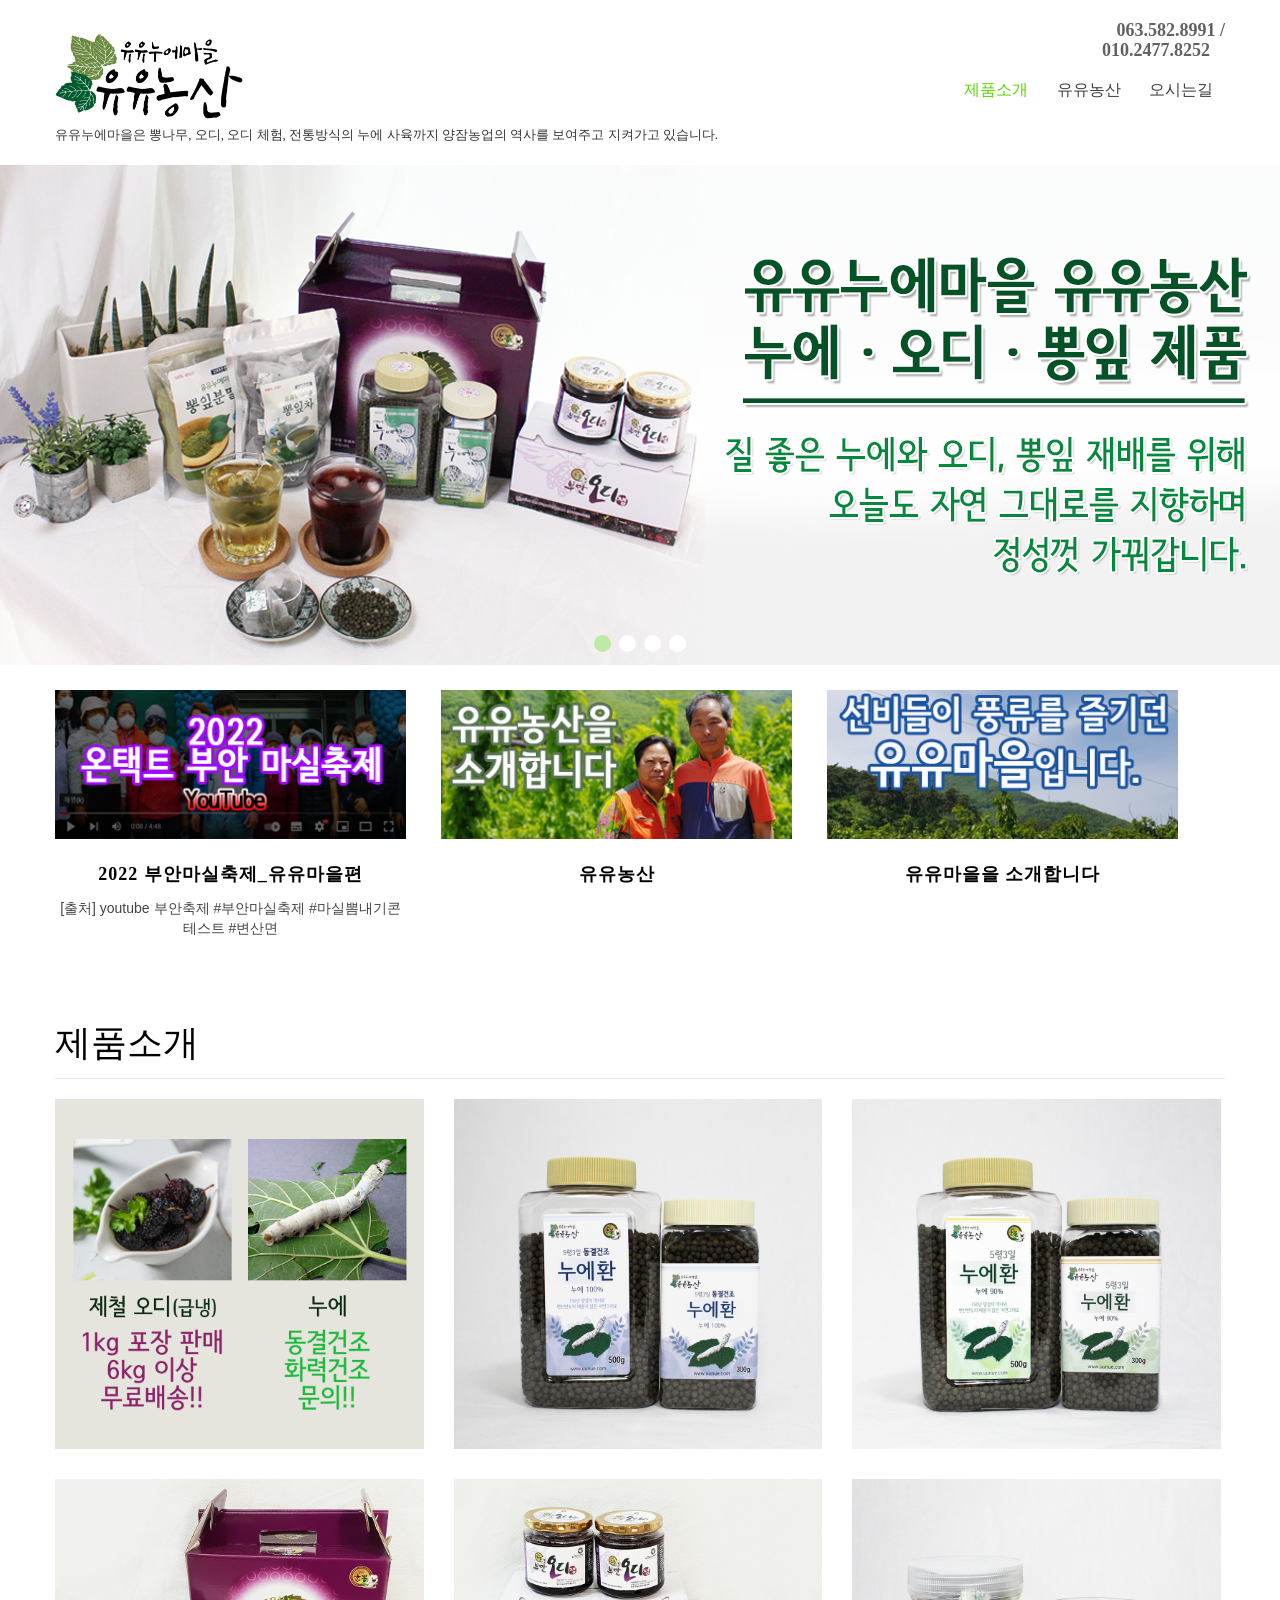
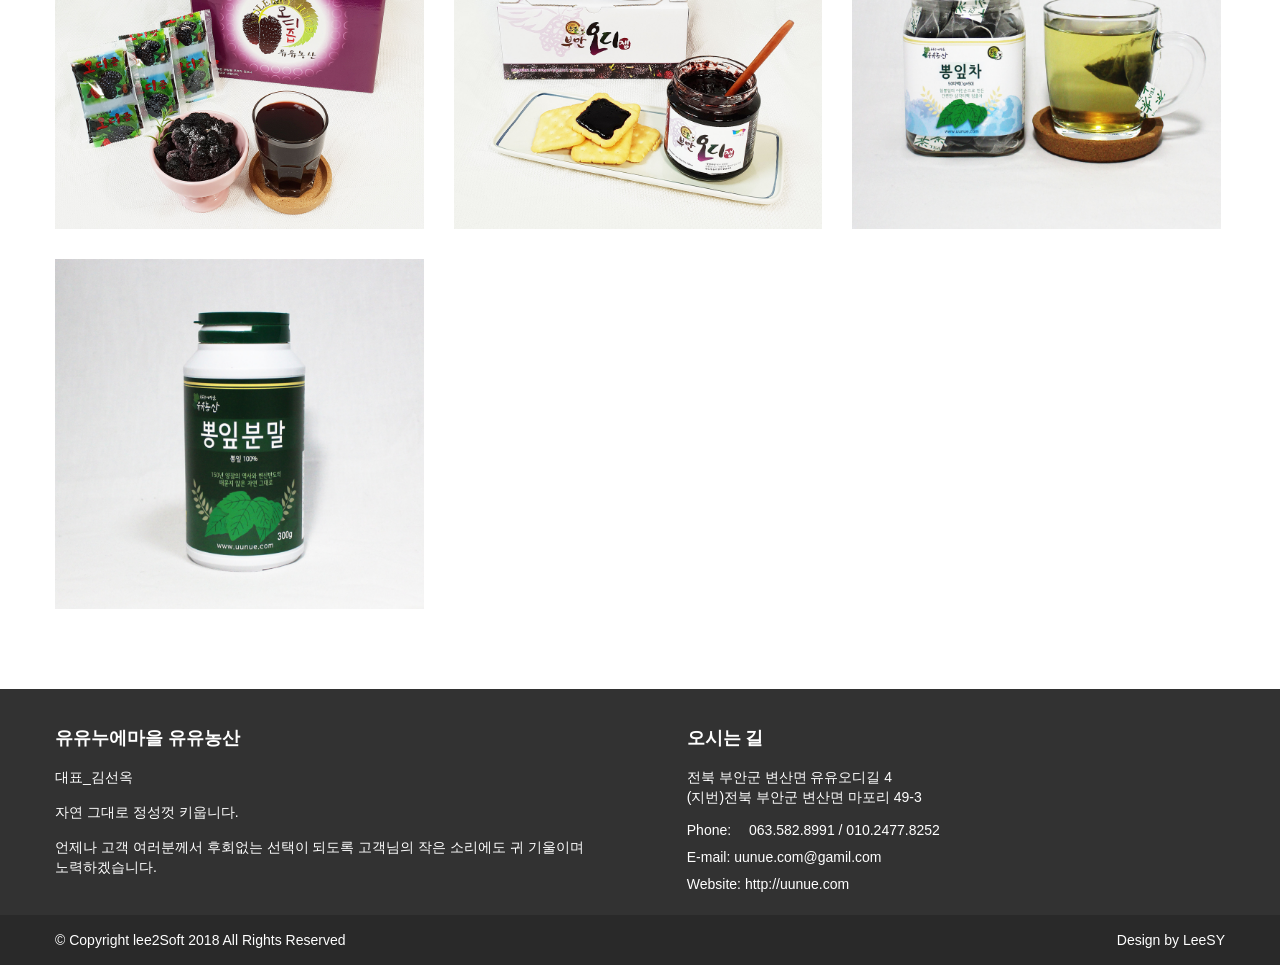
==== index.html @ 856bde96 "메인 슬라이드 깨짐 수정, 제품 상세 페이지 7개 추가 - 브라우저 저장 때 index.html 에 남은 슬라이드 조각(nivo-slice 등)을 지워   슬라이드가 다시 시작될 " ====
<!DOCTYPE html>
<!-- saved from url=(0017)http://uunue.com/ -->
<html lang="ko-KR"><head><meta http-equiv="Content-Type" content="text/html; charset=UTF-8">

<meta name="SKYPE_TOOLBAR" content="SKYPE_TOOLBAR_PARSER_COMPATIBLE">
<meta name="viewport" content="width=device-width">
<title>유유누에마을 , 유유농산 – 유유누에마을은 뽕나무, 오디, 오디 체험,  전통방식의 누에 사육까지 양잠농업의 역사를 보여주고 지켜가고 있습니다.</title>


<script type="text/javascript">
			window._wpemojiSettings = {"baseUrl":"","ext":".png","svgUrl":"","svgExt":".svg","source":{"concatemoji":"_wp/wp-emoji-release.min.js"}};
			!function(e,a,t){var n,r,o,i=a.createElement("canvas"),p=i.getContext&&i.getContext("2d");function s(e,t){var a=String.fromCharCode;p.clearRect(0,0,i.width,i.height),p.fillText(a.apply(this,e),0,0);e=i.toDataURL();return p.clearRect(0,0,i.width,i.height),p.fillText(a.apply(this,t),0,0),e===i.toDataURL()}function c(e){var t=a.createElement("script");t.src=e,t.defer=t.type="text/javascript",a.getElementsByTagName("head")[0].appendChild(t)}for(o=Array("flag","emoji"),t.supports={everything:!0,everythingExceptFlag:!0},r=0;r<o.length;r++)t.supports[o[r]]=function(e){if(!p||!p.fillText)return!1;switch(p.textBaseline="top",p.font="600 32px Arial",e){case"flag":return s([55356,56826,55356,56819],[55356,56826,8203,55356,56819])?!1:!s([55356,57332,56128,56423,56128,56418,56128,56421,56128,56430,56128,56423,56128,56447],[55356,57332,8203,56128,56423,8203,56128,56418,8203,56128,56421,8203,56128,56430,8203,56128,56423,8203,56128,56447]);case"emoji":return!s([55358,56760,9792,65039],[55358,56760,8203,9792,65039])}return!1}(o[r]),t.supports.everything=t.supports.everything&&t.supports[o[r]],"flag"!==o[r]&&(t.supports.everythingExceptFlag=t.supports.everythingExceptFlag&&t.supports[o[r]]);t.supports.everythingExceptFlag=t.supports.everythingExceptFlag&&!t.supports.flag,t.DOMReady=!1,t.readyCallback=function(){t.DOMReady=!0},t.supports.everything||(n=function(){t.readyCallback()},a.addEventListener?(a.addEventListener("DOMContentLoaded",n,!1),e.addEventListener("load",n,!1)):(e.attachEvent("onload",n),a.attachEvent("onreadystatechange",function(){"complete"===a.readyState&&t.readyCallback()})),(n=t.source||{}).concatemoji?c(n.concatemoji):n.wpemoji&&n.twemoji&&(c(n.twemoji),c(n.wpemoji)))}(window,document,window._wpemojiSettings);
		</script>
		<style type="text/css">
img.wp-smiley,
img.emoji {
	display: inline !important;
	border: none !important;
	box-shadow: none !important;
	height: 1em !important;
	width: 1em !important;
	margin: 0 .07em !important;
	vertical-align: -0.1em !important;
	background: none !important;
	padding: 0 !important;
}
</style>
<link rel="stylesheet" id="wp-block-library-css" href="./_files/style.min.css" type="text/css" media="all">
<link rel="stylesheet" id="spu-public-css-css" href="./_files/public.css" type="text/css" media="all">
<link rel="stylesheet" id="skt_design_agency-gfonts-oswald-css" href="./_files/gfont-oswald.css" type="text/css" media="all">
<link rel="stylesheet" id="skt_design_agency-gfonts-opensans-css" href="./_files/gfont-opensans.css" type="text/css" media="all">
<link rel="stylesheet" id="skt_design_agency-gfonts-body-css" href="./_files/gfont-ptsans.css" type="text/css" media="all">
<link rel="stylesheet" id="skt_design_agency-gfonts-logo-css" href="./_files/gfont-pacifico.css" type="text/css" media="all">
<link rel="stylesheet" id="skt_design_agency-gfonts-nav-css" href="./_files/gfont-oswald-400.css" type="text/css" media="all">
<link rel="stylesheet" id="skt_design_agency-gfonts-heading-css" href="./_files/gfont-oswald-400.css" type="text/css" media="all">
<link rel="stylesheet" id="skt_design_agency-gfonts-hdrtopfontface-css" href="./_files/gfont-oswald-400.css" type="text/css" media="all">
<link rel="stylesheet" id="skt_design_agency-gfonts-slidetitlefontface-css" href="./_files/gfont-oswald-400.css" type="text/css" media="all">
<link rel="stylesheet" id="skt_design_agency-gfonts-slidedescfontface-css" href="./_files/gfont-oswald-400.css" type="text/css" media="all">
<link rel="stylesheet" id="skt_design_agency-gfonts-h1fontface-css" href="./_files/gfont-oswald-400.css" type="text/css" media="all">
<link rel="stylesheet" id="skt_design_agency-gfonts-h2fontface-css" href="./_files/gfont-oswald-400.css" type="text/css" media="all">
<link rel="stylesheet" id="skt_design_agency-gfonts-h3fontface-css" href="./_files/gfont-oswald-400.css" type="text/css" media="all">
<link rel="stylesheet" id="skt_design_agency-gfonts-h4fontface-css" href="./_files/gfont-oswald-400.css" type="text/css" media="all">
<link rel="stylesheet" id="skt_design_agency-gfonts-h5fontface-css" href="./_files/gfont-oswald-400.css" type="text/css" media="all">
<link rel="stylesheet" id="skt_design_agency-gfonts-h6fontface-css" href="./_files/gfont-ptsans.css" type="text/css" media="all">
<link rel="stylesheet" id="skt_design_agency-basic-style-css" href="./_files/style.css" type="text/css" media="all">
<link rel="stylesheet" id="skt_design_agency-editor-style-css" href="./_files/editor-style.css" type="text/css" media="all">
<link rel="stylesheet" id="skt_design_agency-base-style-css" href="./_files/style_base.css" type="text/css" media="all">
<link rel="stylesheet" id="skt_design_agency-nivo-style-css" href="./_files/nivo-slider.css" type="text/css" media="all">
<link rel="stylesheet" id="skt_design_agency-prettyphoto-style-css" href="./_files/prettyPhoto.css" type="text/css" media="all">
<link rel="stylesheet" id="skt_design_agency-font-awesome-style-css" href="./_files/font-awesome.min.css" type="text/css" media="all">
<link rel="stylesheet" id="skt_design_agency-testimonialslider-style-css" href="./_files/tm-rotator.css" type="text/css" media="all">
<link rel="stylesheet" id="skt_design_agency-animation-style-css" href="./_files/animation.css" type="text/css" media="all">
<link rel="stylesheet" id="skt_design_agency-responsive-style-css" href="./_files/theme-responsive.css" type="text/css" media="all">
<link rel="stylesheet" id="skt_design_agency-owl-style-css" href="./_files/owl.carousel.css" type="text/css" media="all">
<link rel="stylesheet" id="skt_circle_styles-css" href="./_files/jquery.easy-pie-chart.css" type="text/css" media="all">
<link rel="stylesheet" id="kboard-comments-skin-default-css" href="./_files/style(1).css" type="text/css" media="all">
<link rel="stylesheet" id="kboard-editor-media-css" href="./_files/editor_media.css" type="text/css" media="all">
<link rel="stylesheet" id="kboard-skin-contact-form-css" href="./_files/style(2).css" type="text/css" media="all">
<link rel="stylesheet" id="kboard-skin-default-css" href="./_files/style(3).css" type="text/css" media="all">
<link rel="stylesheet" id="kboard-skin-thumbnail-css" href="./_files/style(4).css" type="text/css" media="all">
<link rel="stylesheet" id="nimble-portfolio-style-css" href="./_files/nimble-portfolio.css" type="text/css" media="all">
<link rel="stylesheet" id="nimble-portfolio-default-stylesheet-css" href="./_files/skin.css" type="text/css" media="all">
<link rel="stylesheet" id="nimblebox-style-css" href="./_files/prettyPhoto(1).css" type="text/css" media="all">
<script type="text/javascript" src="./_files/jquery.js"></script>
<script type="text/javascript" src="./_files/jquery-migrate.min.js"></script>
<script type="text/javascript" src="./_files/jquery.nivo.slider.js"></script>
<script type="text/javascript" src="./_files/jquery.prettyPhoto.js"></script>
<script type="text/javascript" src="./_files/custom.js"></script>
<script type="text/javascript" src="./_files/filter-gallery.js"></script>
<script type="text/javascript" src="./_files/jquery.quovolver.min.js"></script>
<script type="text/javascript" src="./_files/bootstrap.js"></script><meta name="viewport" content="width=device-width, initial-scale=1.0">
<script type="text/javascript" src="./_files/owl.carousel.js"></script>
<script type="text/javascript" src="./_files/jquery.easy-pie-chart.js"></script>
<script type="text/javascript" src="./_files/custom(1).js"></script>

<meta name="generator" content="WordPress 5.0.31">
    	
    	<script>
			jQuery(window).bind('scroll', function() {
	var wwd = jQuery(window).width();
	if( wwd > 939 ){
		var navHeight = jQuery( window ).height() - 0;
			}
});
		jQuery(window).load(function() {
        jQuery('#slider').nivoSlider({
        	effect:'random', //sliceDown, sliceDownLeft, sliceUp, sliceUpLeft, sliceUpDown, sliceUpDownLeft, fold, fade, random, slideInRight, slideInLeft, boxRandom, boxRain, boxRainReverse, boxRainGrow, boxRainGrowReverse
		  	animSpeed: 500,
			pauseTime: 4000,
			directionNav: false,
			controlNav: true,
			pauseOnHover: false,
    });
});


jQuery(document).ready(function() {
  
  jQuery('.link').on('click', function(event){
    var $this = jQuery(this);
    if($this.hasClass('clicked')){
      $this.removeAttr('style').removeClass('clicked');
    } else{
      $this.css('background','#7fc242').addClass('clicked');
    }
  });
 
});
		</script>
<style>body, .price-table{font-family:'PT Sans', sans-serif; color:#444444; font-size:14px; }.header .header-inner .logo h1, .header .header-inner .logo a {font-family:Pacifico;color:#353535;font-size:35px}.header span.tagline{font-family:PT Sans;color:#353535;font-size:13px}.signin_wrap{font-family:Oswald;color:#636262;font-size:18px;}.chartbox p{font-family:Oswald;color:#000000;font-size:18px;}.header .header-inner .nav ul{font-family:'Oswald', sans-serif;font-size:16px}.header .header-inner .nav ul li a, .header .header-inner .nav ul li.current_page_item ul li a{color:#3f3f3f;}.header .header-inner .nav ul li a:hover, .header .header-inner .nav ul li.current_page_item a, .header .header-inner .nav ul li.current_page_item ul li a:hover, .header .header-inner .nav ul li.current-menu-ancestor a.parent{ color:#59d600;}h2.section_title{font-family:'Oswald', sans-serif; color:#000000; font-size:32px; }h2.section_title span{ border-color:#3e3e3e;}h1.entry-title, h1.page-title, .blog-post-repeat .postmeta, .testimonial-all{border-color:#e8e8e8}a, .tabs-wrapper ul.tabs li a, .slide_toggle a, .threebox a.read-more{color:#000000;}a:hover, .tabs-wrapper ul.tabs li a:hover, .slide_toggle a:hover, .threebox:hover a.read-more{color:#59d600;}.footer h5{color:#ffffff; font-size:18px; font-family:Oswald; }.footer{color:#ffffff;}.copyright-txt{color:#ffffff}.header, .header .header-inner .nav ul li:hover > ul{background-color:#ffffff;}.header{-webkit-box-shadow:0 10px 6px -6px 1;}.header{-moz-box-shadow:0 10px 6px -6px 1;}.ourclasses_col, .ourclasses_col:hover a.rdmore{background:#ffffff;}.ourclasses_col:hover, .news a.linkreadmore:hover, .wrap_two a.linkreadmore{background:#01c6d9;}.ourclasses_col:hover h4, .ourclasses_col:hover .day_time, .wrap_two a.linkreadmore{color:#ffffff;}.ourclasses_col a.rdmore, .news a.linkreadmore, .wrap_two a.linkreadmore{border-color:#01c6d9;}.social-icons a{color:#ffffff; background:#545556;}.social-icons a:hover{color:#ffffff; background:#81d742; }.wpcf7-form input[type=submit], .button, #commentform input#submit, input.search-submit, .post-password-form input[type=submit], p.read-more a, .accordion-box h2:before, .pagination ul li span, .pagination ul li a{background-color:#323232; color:#ffffff; border-bottom:4px solid #292929; }.wpcf7-form input[type=submit]:hover, .button:hover, #commentform input#submit:hover, input.search-submit:hover, .post-password-form input[type=submit]:hover, p.read-more a:hover, .pagination ul li .current, .pagination ul li a:hover{background-color:#01c6d9; color:#ffffff; border-bottom:4px solid #1898c2;}.searchbox-icon, .searchbox-submit, #sidebar .woocommerce-product-search input[type=submit]{background-color:#5cd606; }.photobooth .filter-gallery ul li.current a{border-bottom:3px solid #01c6d9; }.wrap_one .fa {color:#5cd606; }.btnfeatures { color:#ffffff; border:1px solid #ffffff; }.btnfeatures:hover { color:#ff6565; border:1px solid #ff6565; }h3.widget-title{background-color:#01c6d9; color:#ffffff;}#footer-wrapper{background-color:#323232; }.footer ul li a{color:#ffffff; }.footer ul li a:hover, .footer ul li.current_page_item a{color:#59d600; }.copyright-wrapper{background-color:#292929;}.photobooth .gallery ul li:hover{ background:#060505; z-index:999; background:#060505; }.nivo-directionNav a{background:#6fd626;}.nivo-controlNav a{background-color:#ffffff}.nivo-controlNav a.active{background-color:#beeaa6}#sidebar ul li{border-bottom:1px dashed #d0cfcf}#sidebar ul li a{color:#3b3b3b;}#sidebar ul li a:hover{color:#59d600; }.slide_info h2{font-family:Oswald;color:#353535;font-size:50px;}.slide_info p{font-family:Oswald;color:#636262;font-size:16px;} {background-color:; color:#ffffff; border-bottom:4px solid #beeaa6; }.slide_info a.sldbutton {background-color:; color:#6fd626; border-color: #beeaa6; }.copyright-wrapper a, .footer .phone-no a:hover{ color: #59d600; }.copyright-wrapper a:hover, .footer .phone-no a, .copyright-wrapper{ color: #ffffff; }.recent-post{ border-color: #4b4d51; }.recent-post h6{ color: #ffffff; font-size: 13px; }.recent-post h6:hover{ color: #59d600; }iframe{ border:1px solid #e5e5e4; }aside.widget{ background-color:#f9f9f9; }.view-all-btn a{ border:1px solid #454545; border-left:5px solid #454545; }.view-all-btn a:hover{ border-color:#299100; }.toggle a{ background-color:#119300; }.signin_wrap .phno .fa{ color:#59d600; }#wrapone, #wrapsecond, #ourclient{border-bottom:1px solid #eaeaea; }.site-main #testimonials{ background: #716E6E; }#testimonials ul li .tm_description{color: #ffffff; }#testimonials ul li h3{ color: #ffffff; }#testimonials ul li h6{ color: #59d600; }ol.nav-numbers li a{background-color: #ffffff;}ol.nav-numbers li.active a{background-color: #01c6d9;}@media screen and (max-width: 1169px){.header .header-inner .nav{background-color: #ffffff;}}h1{font-family:Oswald;}h1{font-size:36px;}section h2 span{color:1;}h1{font-family:Oswald; font-size:36px; color:#000000;}h2{font-family:Oswald; font-size:18px; color:#000000;}h3{font-family:Oswald;font-size:23px;color:#000000;}h4{font-family:Oswald;font-size:18px;color:#000000;}h5{font-family:Oswald;font-size:17px; color:#000000;}h6{font-family:PT Sans; font-size:16px; color:#000000;}.header .header-inner .logo img{height:100px;}#sidebar .price_slider_wrapper .ui-widget-content{background-color:#cccccc;}#sidebar .ui-slider .ui-slider-handle{background-color:#282828;}#sidebar .ui-slider .ui-slider-range{background-color:#01c6d9;}</style>	<script type="text/javascript">
    jQuery(document).ready(function() {
    
        jQuery('#example_showhidden').click(function() {
            jQuery('#section-example_text_hidden').fadeToggle(400);
        });
        
        if (jQuery('#example_showhidden:checked').val() !== undefined) {
            jQuery('#section-example_text_hidden').show();
        }
        
    });
    </script>	<style type="text/css">
		
	</style>
	<link rel="icon" href="./_wp/cropped-nue-32x32.png" sizes="32x32">
<link rel="apple-touch-icon-precomposed" href="./_wp/cropped-nue-32x32.png">
<script type="text/javascript" src="./_files/wp-embed.min.js"></script>
<script type="text/javascript" src="./_files/sort.js"></script>
<script type="text/javascript" src="./_files/prettyphoto.js"></script>
<script type="text/javascript">
/* <![CDATA[ */
var NimblePrettyPhoto = "{\"animation_speed\":\"fast\",\"download_icon\":false,\"slideshow\":5000,\"autoplay_slideshow\":false,\"opacity\":0.8,\"show_title\":true,\"allow_resize\":true,\"default_width\":500,\"default_height\":344,\"counter_separator_label\":\"\\\/\",\"theme\":\"light_square\",\"horizontal_padding\":20,\"hideflash\":false,\"autoplay\":true,\"modal\":false,\"deeplinking\":true,\"overlay_gallery\":true,\"keyboard_shortcuts\":true,\"addthis_script\":\"\",\"AddThis\":{\"services\":[\"facebook\",\"twitter\",\"pinterest_share\",\"compact\"]},\"wp_url\":\"wp-content\\\/plugins\\\/nimble-portfolio\\\/includes\\\/prettyphoto\\\/\"}";
/* ]]> */
</script>
<script type="text/javascript" src="./_files/nimble-prettyPhoto.js"></script>
<style id="kirki-inline-styles"></style></head>

<body class="home page-template page-template-full-width page-template-full-width-php page page-id-496 woocommerce">
<div class="header">
  
        <div class="header-inner">
                <div class="logo">
                        <a href="./">
                                                           <img src="./_files/logo1.png">
                                                        <span class="tagline">유유누에마을은 뽕나무, 오디, 오디 체험,  전통방식의 누에 사육까지 양잠농업의 역사를 보여주고 지켜가고 있습니다.</span>
                        </a>
                 </div><!-- logo -->  

<div class="header-right">

<div class="signin_wrap">
         <span class="phno"><i class="fa fa-mobile"></i> 　063.582.8991 / 010.2477.8252</span>
    </div><!--end signin_wrap-->


 <div class="clear"></div>               
                <div class="toggle">
                <a class="toggleMenu" href="#" style="display: block;">Menu</a>
                </div><!-- toggle -->
                <div class="nav" style="display: none;">                   
                    <div class="menu-%eb%a9%94%eb%89%b41-container"><ul id="menu-%eb%a9%94%eb%89%b41" class="menu"><li id="menu-item-512" class="menu-item menu-item-type-post_type menu-item-object-page menu-item-home current-menu-item page_item page-item-496 current_page_item menu-item-512"><a href="./">제품소개</a></li>
<li id="menu-item-188" class="menu-item menu-item-type-post_type menu-item-object-page menu-item-has-children menu-item-188"><a href="#" class="parent">유유농산</a>
<ul class="sub-menu">
	<li id="menu-item-582" class="menu-item menu-item-type-post_type menu-item-object-page menu-item-582"><a href="#">유유마을을 소개합니다</a></li>
	<li id="menu-item-583" class="menu-item menu-item-type-post_type menu-item-object-page menu-item-583"><a href="#">2022 부안마실축제_유유마을편</a></li>
</ul>
</li>
<li id="menu-item-104" class="menu-item menu-item-type-post_type menu-item-object-page menu-item-104"><a href="#">오시는길</a></li>
</ul></div>                </div><!-- nav --><div class="clear"></div>
</div>
                <div class="clear"></div>
                    </div><!-- header-inner -->
</div><!-- header -->


	    
    <div class="slider-main">
                       <div id="slider" class="nivoSlider">
                <img src="./_files/7_slide.png" alt="" title="#slidecaption1">
                <img src="./_files/8_slide.png" alt="" title="#slidecaption2">
                <img src="./_files/3_slide.png" alt="" title="#slidecaption3">
                <img src="./_files/slider.png" alt="" title="#slidecaption4">
                </div>
                
                                     <div id="slidecaption1" class="nivo-html-caption">
                    <div class="slide_info">
                                                 						                        
                          

                    </div>
                    </div>                    <div id="slidecaption2" class="nivo-html-caption">
                    <div class="slide_info">
                                                 						                        
                          

                    </div>
                    </div>                    <div id="slidecaption3" class="nivo-html-caption">
                    <div class="slide_info">
                                                 						                        
                          

                    </div>
                    </div>                    <div id="slidecaption4" class="nivo-html-caption">
                    <div class="slide_info">
                                                 						                        
                          

                    </div>
                    </div>                
                </div>
                <div class="clear"></div>        
    <!-- slider -->
 
        
	  
    
    
<div id="wrapTwo" style="display:none">
        <div class="container">
            <div class="wrap_two">
                             <h2 class="section_title">About Us  <span></span></h2>
                <p>Lorem ipsum dolor sit amet, consectetur adipiscing elit. Donec eu nibh quam. Sed feugiat justo neque, ac dapibus lacus eleifend ut. Sed <br>feugiat suscipit lectus, fermentum dignissim lacus efficitur at. Mauris non tincidunt urna,</p>
                         </div><!-- .wrap_two-->
            <div class="clear"></div>
        </div><!-- .container -->
</div><!-- #wrapOne -->



<div id="wrapOne">
    <div class="container">
        <div class="services-wrap">
         
                    <div class="three_column three_column ">
                                                         		<div class="page_column_thumb"><a href="#"><img alt="" src="./_files/메인_축제2.png"></a></div>
                                       <a href="#"><h4>2022 부안마실축제_유유마을편</h4></a>
                 	<p>[출처] youtube 부안축제 #부안마실축제&nbsp;#마실뽐내기콘테스트&nbsp;#변산면</p>
                   </div>
              
                    <div class="three_column three_column ">
                                                         		<div class="page_column_thumb"><a href="#"><img alt="" src="./_files/메인_유유농산.png"></a></div>
                                       <a href="#"><h4>유유농산</h4></a>
                 	<p></p>
                   </div>
              
                    <div class="three_column three_column last_column">
                                                         		<div class="page_column_thumb"><a href="#"><img alt="" src="./_files/메인_마을.png"></a></div>
                                       <a href="#"><h4>유유마을을 소개합니다</h4></a>
                 	<p></p>
                   </div>
                     
        
        </div><!-- .services-wrap-->
    <div class="clear"></div>
    </div><!-- .container -->
</div><!-- #wrapOne -->



<div class="content-area">
    <div class="middle-align">
        <div class="site-main sitefull">
							
<article id="post-496" class="post-496 page type-page status-publish hentry">
	<header class="entry-header">
		<h1 class="entry-title">제품소개</h1>
	</header><!-- .entry-header -->

	<div class="entry-content">
		<p style="text-align: center;"></p><div class="photobooth"><div class="gallery"><ul class="clean" id="portfolio"><li class="slikworm %ec%98%a4%eb%94%94">
						<span class="hoverbutton">　자세히　</span>
						<strong>누에 오디</strong>
						<p></p>
						
						<a href="./products/nue-odi.html"><img src="./_files/0_1_누에오디.png"></a>
				   </li><li class="slikworm">
						<span class="hoverbutton">　자세히　</span>
						<strong>동결건조 누에환</strong>
						<p>동결건조 누에환 300g / 500g</p>
						
						<a href="./products/freeze-nuehwan.html"><img src="./_files/동결누에환.png"></a>
				   </li><li class="slikworm" style="margin-right:0">
						<span class="hoverbutton">　자세히　</span>
						<strong>5령3일 누에환</strong>
						<p>5령3일 누에환 300g&nbsp; / 500g</p>
						
						<a href="./products/nuehwan.html"><img src="./_files/화력누에환.png"></a>
				   </li><div class="clear"></div><li class="%ec%98%a4%eb%94%94">
						<span class="hoverbutton">　자세히　</span>
						<strong>오디즙</strong>
						<p>오디즙 30봉&nbsp; / 50봉 100%</p>
						
						<a href="./products/odi-juice.html"><img src="./_files/0_1_오디즙.png"></a>
				   </li><li class="%ec%98%a4%eb%94%94">
						<span class="hoverbutton">　자세히　</span>
						<strong>오디잼</strong>
						<p>오디잼 빵 또는 크래커에 곁들이거나</p>
						
						<a href="./products/odi-jam.html"><img src="./_files/0_1_오디잼.png"></a>
				   </li><li class="%eb%bd%95%ec%9e%8e" style="margin-right:0">
						<span class="hoverbutton">　자세히　</span>
						<strong>뽕잎차</strong>
						<p>뽕잎차 &nbsp; 참뽕잎의 어린순으로만 건조시킨</p>
						
						<a href="./products/ppong-tea.html"><img src="./_files/차.png"></a>
				   </li><div class="clear"></div><li class="%eb%bd%95%ec%9e%8e">
						<span class="hoverbutton">　자세히　</span>
						<strong>뽕잎분말</strong>
						<p>뽕잎분말 &nbsp; 차로 음용하시거나 선식에</p>
						
						<a href="./products/ppong-powder.html"><img src="./_files/분말.png"></a>
				   </li></ul></div><div class="clear"></div></div>
			</div><!-- .entry-content -->
	</article><!-- #post-## -->							        </div>
        <div class="clear"></div>
    </div>
</div>

<div id="footer-wrapper">
	
    
    <div class="container">
		<div class="footer">   


<div class="cols-2">    
            
        	  
             <div class="widget-column-1">            	
               <h5>유유누에마을 유유농산</h5>
               <p>대표_김선옥</p> 
<p>자연 그대로 정성껏 키웁니다.</p>
<p>언제나 고객 여러분께서 후회없는 선택이 되도록 고객님의 작은 소리에도 귀 기울이며 노력하겠습니다.</p>
                 <div class="clear"></div>    
              </div>                  
			
                          <div class="widget-column-3">                
				<h5>오시는 길</h5>
                <p class="parastyle">전북 부안군 변산면 유유오디길 4<br>
                  (지번)전북 부안군 변산면 마포리 49-3</p>
                <div class="phone-no">
                	<p>                		Phone: 　063.582.8991 / 010.2477.8252                    <br>
                                        E-mail: <a href="mailto:uunue.com@gamil.com"> uunue.com@gamil.com</a>
                    <br>
                                        Website:<a href="./"> http://uunue.com</a>
                    </p>
                </div>   
                
                <div class="clear"></div>                
                <div class="social-icons">
    <a href="#" class="fa fa-facebook fa-1x" title="facebook"></a>
    <a href="#" class="fa fa-twitter fa-1x" title="twitter"></a>
    <a href="#" class="fa fa-linkedin fa-1x" title="linkedin"></a>
    <a href="#" class="fa fa-pinterest fa-1x" title="pinterest"></a>
    <a href="#" class="fa fa-google-plus fa-1x" title="google-plus"></a>
	<a href="#" class="fa fa-youtube fa-1x" title="youtube"></a>	
</div>                
               </div>
                        
    <div class="clear"></div>
  </div><!--end .cols-2-->  
  
 
		</div><!--end .footer-->
    </div><!--end .container-->
        
        <div class="copyright-wrapper">
        	<div class="container">
            	<div class="copyright-txt">© Copyright lee2Soft 2018 All Rights Reserved </div>
				<div class="design-by">Design by LeeSY</div></div>
            <div class="clear"></div>
        </div>
    </div>
<script type="text/javascript">
/* <![CDATA[ */
var spuvar = {"is_admin":"","disable_style":"","ajax_mode":"","ajax_url":"wp-admin\/admin-ajax.php","ajax_mode_url":"?spu_action=spu_load","pid":"496","is_front_page":"1","is_category":"","site_url":"","is_archive":"","is_search":"","is_preview":"","seconds_confirmation_close":"5"};
var spuvar_social = [];
/* ]]> */
</script>
<script type="text/javascript" src="./_files/public.js"></script>
<script type="text/javascript">
/* <![CDATA[ */
var kboard_settings = {"version":"5.3.11","home_url":"\/","site_url":"\/","post_url":"wp-admin\/admin-post.php","ajax_url":"wp-admin\/admin-ajax.php","plugin_url":"wp-content\/plugins\/kboard","media_group":"6aeab6fc54361","view_iframe":"","ajax_security":"ad98667cd4"};
var kboard_localize_strings = {"kboard_add_media":"KBoard \ubbf8\ub514\uc5b4 \ucd94\uac00","next":"\ub2e4\uc74c","prev":"\uc774\uc804","required":"%s\uc740(\ub294) \ud544\uc218\uc785\ub2c8\ub2e4.","please_enter_the_title":"\uc81c\ubaa9\uc744 \uc785\ub825\ud574\uc8fc\uc138\uc694.","please_enter_the_author":"\uc791\uc131\uc790\ub97c \uc785\ub825\ud574\uc8fc\uc138\uc694.","please_enter_the_password":"\ube44\ubc00\ubc88\ud638\ub97c \uc785\ub825\ud574\uc8fc\uc138\uc694.","please_enter_the_CAPTCHA":"\uc606\uc5d0 \ubcf4\uc774\ub294 \ubcf4\uc548\ucf54\ub4dc\ub97c \uc785\ub825\ud574\uc8fc\uc138\uc694.","please_enter_the_name":"\uc774\ub984\uc744 \uc785\ub825\ud574\uc8fc\uc138\uc694.","please_enter_the_email":"\uc774\uba54\uc77c\uc744 \uc785\ub825\ud574\uc8fc\uc138\uc694.","you_have_already_voted":"\uc774\ubbf8 \ud22c\ud45c\ud588\uc2b5\ub2c8\ub2e4.","please_wait":"\uae30\ub2e4\ub824\uc8fc\uc138\uc694.","newest":"\ucd5c\uc2e0\uc21c","best":"\ucd94\ucc9c\uc21c","updated":"\uc5c5\ub370\uc774\ud2b8\uc21c","viewed":"\uc870\ud68c\uc21c","yes":"\uc608","no":"\uc544\ub2c8\uc694","did_it_help":"\ub3c4\uc6c0\uc774 \ub418\uc5c8\ub098\uc694?","hashtag":"\ud574\uc2dc\ud0dc\uadf8","tag":"\ud0dc\uadf8","add_a_tag":"\ud0dc\uadf8 \ucd94\uac00","removing_tag":"\ud0dc\uadf8 \uc0ad\uc81c","changes_you_made_may_not_be_saved":"\ubcc0\uacbd\uc0ac\ud56d\uc774 \uc800\uc7a5\ub418\uc9c0 \uc54a\uc744 \uc218 \uc788\uc2b5\ub2c8\ub2e4.","name":"\uc774\ub984","email":"\uc774\uba54\uc77c","address":"\uc8fc\uc18c","postcode":"\uc6b0\ud3b8\ubc88\ud638","phone_number":"\ud734\ub300\ud3f0\ubc88\ud638","mobile_phone":"\ud734\ub300\ud3f0\ubc88\ud638","phone":"\ud734\ub300\ud3f0\ubc88\ud638","company_name":"\ud68c\uc0ac\uba85","vat_number":"\uc0ac\uc5c5\uc790\ub4f1\ub85d\ubc88\ud638","bank_account":"\uc740\ud589\uacc4\uc88c","name_of_deposit":"\uc785\uae08\uc790\uba85","find":"\ucc3e\uae30","rate":"\ub4f1\uae09","ratings":"\ub4f1\uae09","waiting":"\ub300\uae30","complete":"\uc644\ub8cc","question":"\uc9c8\ubb38","answer":"\ub2f5\ubcc0","notify_me_of_new_comments_via_email":"\uc774\uba54\uc77c\ub85c \uc0c8\ub85c\uc6b4 \ub313\uae00 \uc54c\ub9bc \ubc1b\uae30","ask_question":"\uc9c8\ubb38\ud558\uae30","categories":"\uce74\ud14c\uace0\ub9ac","pages":"\ud398\uc774\uc9c0","all_products":"\uc804\uccb4\uc0c1\ud488","your_orders":"\uc8fc\ubb38\uc870\ud68c","your_sales":"\ud310\ub9e4\uc870\ud68c","my_orders":"\uc8fc\ubb38\uc870\ud68c","my_sales":"\ud310\ub9e4\uc870\ud68c","new_product":"\uc0c1\ud488\ub4f1\ub85d","edit_product":"\uc0c1\ud488\uc218\uc815","delete_product":"\uc0c1\ud488\uc0ad\uc81c","seller":"\ud310\ub9e4\uc790","period":"\uae30\uac04","period_of_use":"\uc0ac\uc6a9\uae30\uac04","last_updated":"\uc5c5\ub370\uc774\ud2b8 \ub0a0\uc9dc","list_price":"\uc815\uc0c1\uac00\uaca9","price":"\ud310\ub9e4\uac00\uaca9","total_price":"\ucd1d \uac00\uaca9","amount":"\uacb0\uc81c\uae08\uc561","quantity":"\uc218\ub7c9","use_points":"\ud3ec\uc778\ud2b8 \uc0ac\uc6a9","my_points":"\ub0b4 \ud3ec\uc778\ud2b8","available_points":"\uc0ac\uc6a9 \uac00\ub2a5 \ud3ec\uc778\ud2b8","apply_points":"\ud3ec\uc778\ud2b8 \uc0ac\uc6a9","buy_it_now":"\uad6c\ub9e4\ud558\uae30","sold_out":"\ud488\uc808","for_free":"\ubb34\ub8cc","pay_s":"%s \uacb0\uc81c","payment_method":"\uacb0\uc81c\uc218\ub2e8","credit_card":"\uc2e0\uc6a9\uce74\ub4dc","make_a_deposit":"\ubb34\ud1b5\uc7a5\uc785\uae08","reward_point":"\uc801\ub9bd \ud3ec\uc778\ud2b8","download_expiry":"\ub2e4\uc6b4\ub85c\ub4dc \uae30\uac04","checkout":"\uc8fc\ubb38\uc815\ubcf4\ud655\uc778","buyer_information":"\uc8fc\ubb38\uc790","applying_cash_receipts":"\ud604\uae08\uc601\uc218\uc99d \uc2e0\uccad","privacy_policy":"\uac1c\uc778 \uc815\ubcf4 \uc815\ucc45","i_agree_to_the_privacy_policy":"\uac1c\uc778 \uc815\ubcf4 \uc815\ucc45\uc5d0 \ub3d9\uc758\ud569\ub2c8\ub2e4.","i_confirm_the_terms_of_the_transaction_and_agree_to_the_payment_process":"\uac70\ub798\uc870\uac74\uc744 \ud655\uc778\ud588\uc73c\uba70 \uacb0\uc81c\uc9c4\ud589\uc5d0 \ub3d9\uc758\ud569\ub2c8\ub2e4.","today":"\uc624\ub298","yesterday":"\uc5b4\uc81c","this_month":"\uc774\ubc88\ub2ec","last_month":"\uc9c0\ub09c\ub2ec","last_30_days":"\ucd5c\uadfc30\uc77c","agree":"\ucc2c\uc131","disagree":"\ubc18\ub300","opinion":"\uc758\uacac","comment":"\ub313\uae00","comments":"\ub313\uae00","your_order_has_been_cancelled":"\uc8fc\ubb38\uc774 \ucde8\uc18c\ub418\uc5c8\uc2b5\ub2c8\ub2e4.","order_information_has_been_changed":"\uc8fc\ubb38\uc815\ubcf4\uac00 \ubcc0\uacbd\ub418\uc5c8\uc2b5\ub2c8\ub2e4.","order_date":"\uc8fc\ubb38\uc77c","point_payment":"\ud3ec\uc778\ud2b8 \uacb0\uc81c","cancel_point_payment":"\ud3ec\uc778\ud2b8 \uacb0\uc81c \ucde8\uc18c"};
var kboard_comments_localize_strings = {"reply":"\ub2f5\uae00","cancel":"\ucde8\uc18c","please_enter_the_author":"\uc791\uc131\uc790\uba85\uc744 \uc785\ub825\ud574\uc8fc\uc138\uc694.","please_enter_the_password":"\ube44\ubc00\ubc88\ud638\ub97c \uc785\ub825\ud574\uc8fc\uc138\uc694.","please_enter_the_CAPTCHA":"\ubcf4\uc548\ucf54\ub4dc\ub97c \uc785\ub825\ud574\uc8fc\uc138\uc694.","please_enter_the_content":"\ub0b4\uc6a9\uc744 \uc785\ub825\ud574\uc8fc\uc138\uc694.","are_you_sure_you_want_to_delete":"\uc0ad\uc81c \ud558\uc2dc\uaca0\uc2b5\ub2c8\uae4c?","please_wait":"\uc7a0\uc2dc\ub9cc \uae30\ub2e4\ub824\uc8fc\uc138\uc694.","name":"\uc774\ub984","email":"\uc774\uba54\uc77c","address":"\uc8fc\uc18c","postcode":"\uc6b0\ud3b8\ubc88\ud638","phone_number":"\uc5f0\ub77d\ucc98","find":"\ucc3e\uae30","rate":"\ub4f1\uae09","ratings":"\ub4f1\uae09","waiting":"\ub300\uae30","complete":"\uc644\ub8cc","question":"\uc9c8\ubb38","answer":"\ub2f5\ubcc0","notify_me_of_new_comments_via_email":"\uc774\uba54\uc77c\ub85c \uc0c8\ub85c\uc6b4 \ub313\uae00 \uc54c\ub9bc \ubc1b\uae30","comment":"\ub313\uae00","comments":"\ub313\uae00"};
/* ]]> */
</script>
<script type="text/javascript" src="./_files/script.js"></script>

</body></html>
---- _files/public.css ----
/* This stylesheet is used to style the public-facing components of the plugin. */
html, 
body { 
	min-height: 100% !important; 
	height: auto !important; 
}
.spu-box, .spu-box *{
	box-sizing: border-box;
}
.spu-bg{
	position: fixed;
	width: 100%;
	height: 100%;
	top: 0;
	left: 0;
	display: none;
	z-index: 99999;
}
.spu-box:before,
.spu-box:after {
    content:"";
    display:table;
}
.spu-box:after {
    clear:both;
}
/* Triggers "haslayout" for IE6/7 */
.spu-box {
    zoom:1;
}
.spu-box { 
	position:fixed;
	z-index: 999999;
	margin: 10px;
	max-width: 100%;
}
.spu-box.spu-centered{
	margin: 0;
}
/** Some basic css for box content**/
.spu-box img{
    max-width: 100%;
    height: auto;
}
/** end basic style**/
.spu-box.spu-top-left{ 
	top: 0; left: 0; bottom: auto; right: auto;
}

.spu-box.spu-top-right{ 
	top: 0; right: 0; bottom: auto; left: auto;
}

.spu-box.spu-bottom-left{ 
	bottom: 0; left: 0; top: auto; right: auto;
}

.spu-box.spu-bottom-right{ 
	bottom: 0; right: 0; top: auto; left: auto;
}

.spu-content > *:first-child {	
	margin-top: 0; padding-top: 0;
}

.spu-content > *:last-child {
	margin-bottom:0; padding-bottom:0;
}

.spu-close{ 
	position:absolute;
	padding: 0;
	cursor: pointer;
	background: transparent;
	border: 0;
	-webkit-appearance: none;
	line-height: 1;
}
.spu-close.top_right{
    right:8px;
    top:5px;
}
.spu-close.top_left{
    left:8px;
    top:5px;
}
.spu-close.bottom_right{
    right:8px;
    bottom:5px;
}
.spu-close.bottom_left{
    left:8px;
    bottom:5px;
}
p.spu-powered {
    position: absolute;
    bottom: -55px;
    width: 100%;
    text-align: center;
    color: #fff;
    left: 0px;
}
p.spu-powered a{
    color: #ccc;
    text-decoration: underline;
}
.spu-close:hover, .spu-close:focus {
	text-decoration: none;
	cursor: pointer;
}
.spu-shortcode {
 	float: left;
 	line-height: normal !important;
}
.spu-facebook-page{
    text-align: center;
    display: block;
}
.spu-shortcode iframe{
	max-width: 1200px;
}
.spu_shortcodes{
	zoom: 1;
}
.spu-content .wysija-msg li{
    list-style: none;
}
.spu_shortcodes:before, 
.spu_shortcodes:after { content: ""; display: table; }
.spu_shortcodes:after { clear: both; }

@font-face {
    font-family: 'spufont';
    src:url('../fonts/spufont.eot?sze5my');
    src:url('../fonts/spufont.eot?#iefixsze5my') format('embedded-opentype'),
    url('../fonts/spufont.woff?sze5my') format('woff'),
    url('../fonts/spufont.ttf?sze5my') format('truetype'),
    url('../fonts/spufont.svg?sze5my#spufont') format('svg');
    font-weight: normal;
    font-style: normal;
}

[class^="spu-icon-"], [class*=" spu-icon-"] {
    font-family: 'spufont';
    speak: none;
    font-style: normal;
    font-weight: normal;
    font-variant: normal;
    text-transform: none;
    line-height: 1;

    /* Better Font Rendering =========== */
    -webkit-font-smoothing: antialiased;
    -moz-osx-font-smoothing: grayscale;
}

.spu-icon-envelope:before {
    content: "\f003";
}

.spu-icon-check:before {
    content: "\f00c";
}

.spu-icon-close:before {
    content: "\f00d";
}

.spu-icon-eye:before {
    content: "\f06e";
}

.spu-icon-gears:before {
    content: "\f085";
}

.spu-icon-angle-up:before {
    content: "\f106";
}

.spu-icon-angle-down:before {
    content: "\f107";
}

.spu-icon-spinner:before {
    content: "\f110";
}

.spu-spinner {
    -webkit-animation: spu-rotate 1s infinite linear;
    -moz-animation: spu-rotate 1s infinite linear;
    -o-animation: spu-rotate 1s infinite linear;
    margin: 5px;
    display: none;
}
/**
* Top Bar position
*/
.spu-box.spu-top-bar,
.spu-box.spu-bottom-bar{
    margin: 0;
    width: 100% !important;
    padding: 10px 30px !important;
    border-left: none !important;
    border-right: none !important;
    border-radius: 0;
    position: fixed;
    box-shadow: none;
    z-index: 1000;
}
.spu-box.spu-top-bar.with-spu-gdpr{
    padding-bottom: 40px !important;
}
.spu-box.spu-top-bar{
    top: 0;
    border-top: none !important;
}
.spu-box.spu-bottom-bar{
    bottom: 0;
    border-bottom: none !important;
}
.spu-box.spu-top-bar h1,
.spu-box.spu-top-bar h2,
.spu-box.spu-top-bar h3,
.spu-box.spu-top-bar h4,
.spu-box.spu-top-bar h5,
.spu-box.spu-top-bar h6,
.spu-box.spu-top-bar p,
.spu-box.spu-bottom-bar h1,
.spu-box.spu-bottom-bar h2,
.spu-box.spu-bottom-bar h3,
.spu-box.spu-bottom-bar h4,
.spu-box.spu-bottom-bar h5,
.spu-box.spu-bottom-bar h6,
.spu-box.spu-bottom-bar p{
    margin: 0;
}
@keyframes spu-rotate {
    0% {
        transform: rotate(0);
    }
    100% {
        transform: rotate(360deg);
    }
}
@-webkit-keyframes spu-rotate {
    0% {
        transform: rotate(0);
    }
    100% {
        transform: rotate(360deg);
    }
}
@-moz-keyframes spu-rotate {
    0% {
        transform: rotate(0);
    }
    100% {
        transform: rotate(360deg);
    }
}
@-o-keyframes spu-rotate {
    0% {
        transform: rotate(0);
    }
    100% {
        transform: rotate(360deg);
    }
}
@media only screen and (max-width: 620px) {
	.spu-box.taller-than-viewport {
		left: 0 !important;
		top: 100px !important;
		position: absolute !important;
	}

	.spu-box{
		margin: 0;
	}
}
---- _files/gfont-oswald.css ----
/* cyrillic-ext */
@font-face {
  font-family: 'Oswald';
  font-style: normal;
  font-weight: 300;
  src: url(fonts/oswald_v57_TK3iWkUHHAIjg752FD8Ghe4.woff2) format('woff2');
  unicode-range: U+0460-052F, U+1C80-1C8A, U+20B4, U+2DE0-2DFF, U+A640-A69F, U+FE2E-FE2F;
}
/* cyrillic */
@font-face {
  font-family: 'Oswald';
  font-style: normal;
  font-weight: 300;
  src: url(fonts/oswald_v57_TK3iWkUHHAIjg752HT8Ghe4.woff2) format('woff2');
  unicode-range: U+0301, U+0400-045F, U+0490-0491, U+04B0-04B1, U+2116;
}
/* vietnamese */
@font-face {
  font-family: 'Oswald';
  font-style: normal;
  font-weight: 300;
  src: url(fonts/oswald_v57_TK3iWkUHHAIjg752Fj8Ghe4.woff2) format('woff2');
  unicode-range: U+0102-0103, U+0110-0111, U+0128-0129, U+0168-0169, U+01A0-01A1, U+01AF-01B0, U+0300-0301, U+0303-0304, U+0308-0309, U+0323, U+0329, U+1EA0-1EF9, U+20AB;
}
/* latin-ext */
@font-face {
  font-family: 'Oswald';
  font-style: normal;
  font-weight: 300;
  src: url(fonts/oswald_v57_TK3iWkUHHAIjg752Fz8Ghe4.woff2) format('woff2');
  unicode-range: U+0100-02BA, U+02BD-02C5, U+02C7-02CC, U+02CE-02D7, U+02DD-02FF, U+0304, U+0308, U+0329, U+1D00-1DBF, U+1E00-1E9F, U+1EF2-1EFF, U+2020, U+20A0-20AB, U+20AD-20C4, U+2113, U+2C60-2C7F, U+A720-A7FF;
}
/* latin */
@font-face {
  font-family: 'Oswald';
  font-style: normal;
  font-weight: 300;
  src: url(fonts/oswald_v57_TK3iWkUHHAIjg752GT8G.woff2) format('woff2');
  unicode-range: U+0000-00FF, U+0131, U+0152-0153, U+02BB-02BC, U+02C6, U+02DA, U+02DC, U+0304, U+0308, U+0329, U+2000-206F, U+20AC, U+2122, U+2191, U+2193, U+2212, U+2215, U+FEFF, U+FFFD;
}
/* cyrillic-ext */
@font-face {
  font-family: 'Oswald';
  font-style: normal;
  font-weight: 400;
  src: url(fonts/oswald_v57_TK3iWkUHHAIjg752FD8Ghe4.woff2) format('woff2');
  unicode-range: U+0460-052F, U+1C80-1C8A, U+20B4, U+2DE0-2DFF, U+A640-A69F, U+FE2E-FE2F;
}
/* cyrillic */
@font-face {
  font-family: 'Oswald';
  font-style: normal;
  font-weight: 400;
  src: url(fonts/oswald_v57_TK3iWkUHHAIjg752HT8Ghe4.woff2) format('woff2');
  unicode-range: U+0301, U+0400-045F, U+0490-0491, U+04B0-04B1, U+2116;
}
/* vietnamese */
@font-face {
  font-family: 'Oswald';
  font-style: normal;
  font-weight: 400;
  src: url(fonts/oswald_v57_TK3iWkUHHAIjg752Fj8Ghe4.woff2) format('woff2');
  unicode-range: U+0102-0103, U+0110-0111, U+0128-0129, U+0168-0169, U+01A0-01A1, U+01AF-01B0, U+0300-0301, U+0303-0304, U+0308-0309, U+0323, U+0329, U+1EA0-1EF9, U+20AB;
}
/* latin-ext */
@font-face {
  font-family: 'Oswald';
  font-style: normal;
  font-weight: 400;
  src: url(fonts/oswald_v57_TK3iWkUHHAIjg752Fz8Ghe4.woff2) format('woff2');
  unicode-range: U+0100-02BA, U+02BD-02C5, U+02C7-02CC, U+02CE-02D7, U+02DD-02FF, U+0304, U+0308, U+0329, U+1D00-1DBF, U+1E00-1E9F, U+1EF2-1EFF, U+2020, U+20A0-20AB, U+20AD-20C4, U+2113, U+2C60-2C7F, U+A720-A7FF;
}
/* latin */
@font-face {
  font-family: 'Oswald';
  font-style: normal;
  font-weight: 400;
  src: url(fonts/oswald_v57_TK3iWkUHHAIjg752GT8G.woff2) format('woff2');
  unicode-range: U+0000-00FF, U+0131, U+0152-0153, U+02BB-02BC, U+02C6, U+02DA, U+02DC, U+0304, U+0308, U+0329, U+2000-206F, U+20AC, U+2122, U+2191, U+2193, U+2212, U+2215, U+FEFF, U+FFFD;
}
/* cyrillic-ext */
@font-face {
  font-family: 'Oswald';
  font-style: normal;
  font-weight: 700;
  src: url(fonts/oswald_v57_TK3iWkUHHAIjg752FD8Ghe4.woff2) format('woff2');
  unicode-range: U+0460-052F, U+1C80-1C8A, U+20B4, U+2DE0-2DFF, U+A640-A69F, U+FE2E-FE2F;
}
/* cyrillic */
@font-face {
  font-family: 'Oswald';
  font-style: normal;
  font-weight: 700;
  src: url(fonts/oswald_v57_TK3iWkUHHAIjg752HT8Ghe4.woff2) format('woff2');
  unicode-range: U+0301, U+0400-045F, U+0490-0491, U+04B0-04B1, U+2116;
}
/* vietnamese */
@font-face {
  font-family: 'Oswald';
  font-style: normal;
  font-weight: 700;
  src: url(fonts/oswald_v57_TK3iWkUHHAIjg752Fj8Ghe4.woff2) format('woff2');
  unicode-range: U+0102-0103, U+0110-0111, U+0128-0129, U+0168-0169, U+01A0-01A1, U+01AF-01B0, U+0300-0301, U+0303-0304, U+0308-0309, U+0323, U+0329, U+1EA0-1EF9, U+20AB;
}
/* latin-ext */
@font-face {
  font-family: 'Oswald';
  font-style: normal;
  font-weight: 700;
  src: url(fonts/oswald_v57_TK3iWkUHHAIjg752Fz8Ghe4.woff2) format('woff2');
  unicode-range: U+0100-02BA, U+02BD-02C5, U+02C7-02CC, U+02CE-02D7, U+02DD-02FF, U+0304, U+0308, U+0329, U+1D00-1DBF, U+1E00-1E9F, U+1EF2-1EFF, U+2020, U+20A0-20AB, U+20AD-20C4, U+2113, U+2C60-2C7F, U+A720-A7FF;
}
/* latin */
@font-face {
  font-family: 'Oswald';
  font-style: normal;
  font-weight: 700;
  src: url(fonts/oswald_v57_TK3iWkUHHAIjg752GT8G.woff2) format('woff2');
  unicode-range: U+0000-00FF, U+0131, U+0152-0153, U+02BB-02BC, U+02C6, U+02DA, U+02DC, U+0304, U+0308, U+0329, U+2000-206F, U+20AC, U+2122, U+2191, U+2193, U+2212, U+2215, U+FEFF, U+FFFD;
}
---- _files/gfont-opensans.css ----
/* cyrillic-ext */
@font-face {
  font-family: 'Open Sans';
  font-style: normal;
  font-weight: 300;
  font-stretch: 100%;
  src: url(fonts/opensans_v44_memvYaGs126MiZpBA-UvWbX2vVnXBbObj2OVTSKmu1aB.woff2) format('woff2');
  unicode-range: U+0460-052F, U+1C80-1C8A, U+20B4, U+2DE0-2DFF, U+A640-A69F, U+FE2E-FE2F;
}
/* cyrillic */
@font-face {
  font-family: 'Open Sans';
  font-style: normal;
  font-weight: 300;
  font-stretch: 100%;
  src: url(fonts/opensans_v44_memvYaGs126MiZpBA-UvWbX2vVnXBbObj2OVTSumu1aB.woff2) format('woff2');
  unicode-range: U+0301, U+0400-045F, U+0490-0491, U+04B0-04B1, U+2116;
}
/* greek-ext */
@font-face {
  font-family: 'Open Sans';
  font-style: normal;
  font-weight: 300;
  font-stretch: 100%;
  src: url(fonts/opensans_v44_memvYaGs126MiZpBA-UvWbX2vVnXBbObj2OVTSOmu1aB.woff2) format('woff2');
  unicode-range: U+1F00-1FFF;
}
/* greek */
@font-face {
  font-family: 'Open Sans';
  font-style: normal;
  font-weight: 300;
  font-stretch: 100%;
  src: url(fonts/opensans_v44_memvYaGs126MiZpBA-UvWbX2vVnXBbObj2OVTSymu1aB.woff2) format('woff2');
  unicode-range: U+0370-0377, U+037A-037F, U+0384-038A, U+038C, U+038E-03A1, U+03A3-03FF;
}
/* hebrew */
@font-face {
  font-family: 'Open Sans';
  font-style: normal;
  font-weight: 300;
  font-stretch: 100%;
  src: url(fonts/opensans_v44_memvYaGs126MiZpBA-UvWbX2vVnXBbObj2OVTS2mu1aB.woff2) format('woff2');
  unicode-range: U+0307-0308, U+0590-05FF, U+200C-2010, U+20AA, U+25CC, U+FB1D-FB4F;
}
/* math */
@font-face {
  font-family: 'Open Sans';
  font-style: normal;
  font-weight: 300;
  font-stretch: 100%;
  src: url(fonts/opensans_v44_memvYaGs126MiZpBA-UvWbX2vVnXBbObj2OVTVOmu1aB.woff2) format('woff2');
  unicode-range: U+0302-0303, U+0305, U+0307-0308, U+0310, U+0312, U+0315, U+031A, U+0326-0327, U+032C, U+032F-0330, U+0332-0333, U+0338, U+033A, U+0346, U+034D, U+0391-03A1, U+03A3-03A9, U+03B1-03C9, U+03D1, U+03D5-03D6, U+03F0-03F1, U+03F4-03F5, U+2016-2017, U+2034-2038, U+203C, U+2040, U+2043, U+2047, U+2050, U+2057, U+205F, U+2070-2071, U+2074-209F, U+20D0-20DC, U+20E1, U+20E5-20EF, U+2100-2112, U+2114-2115, U+2117-2121, U+2123-214F, U+2190, U+2192, U+2194-21AE, U+21B0-21E5, U+21F1-21F2, U+21F4-2211, U+2213-2214, U+2216-22FF, U+2308-230B, U+2310, U+2319, U+231C-2321, U+2336-237A, U+237C, U+2395, U+239B-23B7, U+23D0, U+23DC-23E1, U+2474-2475, U+25AF, U+25B3, U+25B7, U+25BD, U+25C1, U+25CA, U+25CC, U+25FB, U+266D-266F, U+27C0-27FF, U+2900-2AFF, U+2B0E-2B11, U+2B30-2B4C, U+2BFE, U+3030, U+FF5B, U+FF5D, U+1D400-1D7FF, U+1EE00-1EEFF;
}
/* symbols */
@font-face {
  font-family: 'Open Sans';
  font-style: normal;
  font-weight: 300;
  font-stretch: 100%;
  src: url(fonts/opensans_v44_memvYaGs126MiZpBA-UvWbX2vVnXBbObj2OVTUGmu1aB.woff2) format('woff2');
  unicode-range: U+0001-000C, U+000E-001F, U+007F-009F, U+20DD-20E0, U+20E2-20E4, U+2150-218F, U+2190, U+2192, U+2194-2199, U+21AF, U+21E6-21F0, U+21F3, U+2218-2219, U+2299, U+22C4-22C6, U+2300-243F, U+2440-244A, U+2460-24FF, U+25A0-27BF, U+2800-28FF, U+2921-2922, U+2981, U+29BF, U+29EB, U+2B00-2BFF, U+4DC0-4DFF, U+FFF9-FFFB, U+10140-1018E, U+10190-1019C, U+101A0, U+101D0-101FD, U+102E0-102FB, U+10E60-10E7E, U+1D2C0-1D2D3, U+1D2E0-1D37F, U+1F000-1F0FF, U+1F100-1F1AE, U+1F1E6-1F1FF, U+1F30D-1F30F, U+1F315, U+1F31C, U+1F31E, U+1F320-1F32C, U+1F336, U+1F378, U+1F37D, U+1F382, U+1F393-1F39F, U+1F3A7-1F3A8, U+1F3AC-1F3AF, U+1F3C2, U+1F3C4-1F3C6, U+1F3CA-1F3CE, U+1F3D4-1F3E0, U+1F3ED, U+1F3F1-1F3F3, U+1F3F5-1F3F7, U+1F408, U+1F415, U+1F41F, U+1F426, U+1F43F, U+1F441-1F442, U+1F444, U+1F446-1F449, U+1F44C-1F44E, U+1F453, U+1F46A, U+1F47D, U+1F4A3, U+1F4B0, U+1F4B3, U+1F4B9, U+1F4BB, U+1F4BF, U+1F4C8-1F4CB, U+1F4D6, U+1F4DA, U+1F4DF, U+1F4E3-1F4E6, U+1F4EA-1F4ED, U+1F4F7, U+1F4F9-1F4FB, U+1F4FD-1F4FE, U+1F503, U+1F507-1F50B, U+1F50D, U+1F512-1F513, U+1F53E-1F54A, U+1F54F-1F5FA, U+1F610, U+1F650-1F67F, U+1F687, U+1F68D, U+1F691, U+1F694, U+1F698, U+1F6AD, U+1F6B2, U+1F6B9-1F6BA, U+1F6BC, U+1F6C6-1F6CF, U+1F6D3-1F6D7, U+1F6E0-1F6EA, U+1F6F0-1F6F3, U+1F6F7-1F6FC, U+1F700-1F80B, U+1F810-1F847, U+1F850-1F859, U+1F860-1F887, U+1F890-1F8AD, U+1F8B0-1F8BB, U+1F8C0-1F8C1, U+1F8D0-1F8D8, U+1F900-1F90B, U+1F93B, U+1F946, U+1F984, U+1F996, U+1F9E9, U+1FA00-1FA6F, U+1FA70-1FA7C, U+1FA80-1FAC6, U+1FAC8, U+1FACC-1FADD, U+1FADF-1FAEB, U+1FAEF-1FAFA, U+1FB00-1FBFF;
}
/* vietnamese */
@font-face {
  font-family: 'Open Sans';
  font-style: normal;
  font-weight: 300;
  font-stretch: 100%;
  src: url(fonts/opensans_v44_memvYaGs126MiZpBA-UvWbX2vVnXBbObj2OVTSCmu1aB.woff2) format('woff2');
  unicode-range: U+0102-0103, U+0110-0111, U+0128-0129, U+0168-0169, U+01A0-01A1, U+01AF-01B0, U+0300-0301, U+0303-0304, U+0308-0309, U+0323, U+0329, U+1EA0-1EF9, U+20AB;
}
/* latin-ext */
@font-face {
  font-family: 'Open Sans';
  font-style: normal;
  font-weight: 300;
  font-stretch: 100%;
  src: url(fonts/opensans_v44_memvYaGs126MiZpBA-UvWbX2vVnXBbObj2OVTSGmu1aB.woff2) format('woff2');
  unicode-range: U+0100-02BA, U+02BD-02C5, U+02C7-02CC, U+02CE-02D7, U+02DD-02FF, U+0304, U+0308, U+0329, U+1D00-1DBF, U+1E00-1E9F, U+1EF2-1EFF, U+2020, U+20A0-20AB, U+20AD-20C4, U+2113, U+2C60-2C7F, U+A720-A7FF;
}
/* latin */
@font-face {
  font-family: 'Open Sans';
  font-style: normal;
  font-weight: 300;
  font-stretch: 100%;
  src: url(fonts/opensans_v44_memvYaGs126MiZpBA-UvWbX2vVnXBbObj2OVTS-muw.woff2) format('woff2');
  unicode-range: U+0000-00FF, U+0131, U+0152-0153, U+02BB-02BC, U+02C6, U+02DA, U+02DC, U+0304, U+0308, U+0329, U+2000-206F, U+20AC, U+2122, U+2191, U+2193, U+2212, U+2215, U+FEFF, U+FFFD;
}
/* cyrillic-ext */
@font-face {
  font-family: 'Open Sans';
  font-style: normal;
  font-weight: 400;
  font-stretch: 100%;
  src: url(fonts/opensans_v44_memvYaGs126MiZpBA-UvWbX2vVnXBbObj2OVTSKmu1aB.woff2) format('woff2');
  unicode-range: U+0460-052F, U+1C80-1C8A, U+20B4, U+2DE0-2DFF, U+A640-A69F, U+FE2E-FE2F;
}
/* cyrillic */
@font-face {
  font-family: 'Open Sans';
  font-style: normal;
  font-weight: 400;
  font-stretch: 100%;
  src: url(fonts/opensans_v44_memvYaGs126MiZpBA-UvWbX2vVnXBbObj2OVTSumu1aB.woff2) format('woff2');
  unicode-range: U+0301, U+0400-045F, U+0490-0491, U+04B0-04B1, U+2116;
}
/* greek-ext */
@font-face {
  font-family: 'Open Sans';
  font-style: normal;
  font-weight: 400;
  font-stretch: 100%;
  src: url(fonts/opensans_v44_memvYaGs126MiZpBA-UvWbX2vVnXBbObj2OVTSOmu1aB.woff2) format('woff2');
  unicode-range: U+1F00-1FFF;
}
/* greek */
@font-face {
  font-family: 'Open Sans';
  font-style: normal;
  font-weight: 400;
  font-stretch: 100%;
  src: url(fonts/opensans_v44_memvYaGs126MiZpBA-UvWbX2vVnXBbObj2OVTSymu1aB.woff2) format('woff2');
  unicode-range: U+0370-0377, U+037A-037F, U+0384-038A, U+038C, U+038E-03A1, U+03A3-03FF;
}
/* hebrew */
@font-face {
  font-family: 'Open Sans';
  font-style: normal;
  font-weight: 400;
  font-stretch: 100%;
  src: url(fonts/opensans_v44_memvYaGs126MiZpBA-UvWbX2vVnXBbObj2OVTS2mu1aB.woff2) format('woff2');
  unicode-range: U+0307-0308, U+0590-05FF, U+200C-2010, U+20AA, U+25CC, U+FB1D-FB4F;
}
/* math */
@font-face {
  font-family: 'Open Sans';
  font-style: normal;
  font-weight: 400;
  font-stretch: 100%;
  src: url(fonts/opensans_v44_memvYaGs126MiZpBA-UvWbX2vVnXBbObj2OVTVOmu1aB.woff2) format('woff2');
  unicode-range: U+0302-0303, U+0305, U+0307-0308, U+0310, U+0312, U+0315, U+031A, U+0326-0327, U+032C, U+032F-0330, U+0332-0333, U+0338, U+033A, U+0346, U+034D, U+0391-03A1, U+03A3-03A9, U+03B1-03C9, U+03D1, U+03D5-03D6, U+03F0-03F1, U+03F4-03F5, U+2016-2017, U+2034-2038, U+203C, U+2040, U+2043, U+2047, U+2050, U+2057, U+205F, U+2070-2071, U+2074-209F, U+20D0-20DC, U+20E1, U+20E5-20EF, U+2100-2112, U+2114-2115, U+2117-2121, U+2123-214F, U+2190, U+2192, U+2194-21AE, U+21B0-21E5, U+21F1-21F2, U+21F4-2211, U+2213-2214, U+2216-22FF, U+2308-230B, U+2310, U+2319, U+231C-2321, U+2336-237A, U+237C, U+2395, U+239B-23B7, U+23D0, U+23DC-23E1, U+2474-2475, U+25AF, U+25B3, U+25B7, U+25BD, U+25C1, U+25CA, U+25CC, U+25FB, U+266D-266F, U+27C0-27FF, U+2900-2AFF, U+2B0E-2B11, U+2B30-2B4C, U+2BFE, U+3030, U+FF5B, U+FF5D, U+1D400-1D7FF, U+1EE00-1EEFF;
}
/* symbols */
@font-face {
  font-family: 'Open Sans';
  font-style: normal;
  font-weight: 400;
  font-stretch: 100%;
  src: url(fonts/opensans_v44_memvYaGs126MiZpBA-UvWbX2vVnXBbObj2OVTUGmu1aB.woff2) format('woff2');
  unicode-range: U+0001-000C, U+000E-001F, U+007F-009F, U+20DD-20E0, U+20E2-20E4, U+2150-218F, U+2190, U+2192, U+2194-2199, U+21AF, U+21E6-21F0, U+21F3, U+2218-2219, U+2299, U+22C4-22C6, U+2300-243F, U+2440-244A, U+2460-24FF, U+25A0-27BF, U+2800-28FF, U+2921-2922, U+2981, U+29BF, U+29EB, U+2B00-2BFF, U+4DC0-4DFF, U+FFF9-FFFB, U+10140-1018E, U+10190-1019C, U+101A0, U+101D0-101FD, U+102E0-102FB, U+10E60-10E7E, U+1D2C0-1D2D3, U+1D2E0-1D37F, U+1F000-1F0FF, U+1F100-1F1AE, U+1F1E6-1F1FF, U+1F30D-1F30F, U+1F315, U+1F31C, U+1F31E, U+1F320-1F32C, U+1F336, U+1F378, U+1F37D, U+1F382, U+1F393-1F39F, U+1F3A7-1F3A8, U+1F3AC-1F3AF, U+1F3C2, U+1F3C4-1F3C6, U+1F3CA-1F3CE, U+1F3D4-1F3E0, U+1F3ED, U+1F3F1-1F3F3, U+1F3F5-1F3F7, U+1F408, U+1F415, U+1F41F, U+1F426, U+1F43F, U+1F441-1F442, U+1F444, U+1F446-1F449, U+1F44C-1F44E, U+1F453, U+1F46A, U+1F47D, U+1F4A3, U+1F4B0, U+1F4B3, U+1F4B9, U+1F4BB, U+1F4BF, U+1F4C8-1F4CB, U+1F4D6, U+1F4DA, U+1F4DF, U+1F4E3-1F4E6, U+1F4EA-1F4ED, U+1F4F7, U+1F4F9-1F4FB, U+1F4FD-1F4FE, U+1F503, U+1F507-1F50B, U+1F50D, U+1F512-1F513, U+1F53E-1F54A, U+1F54F-1F5FA, U+1F610, U+1F650-1F67F, U+1F687, U+1F68D, U+1F691, U+1F694, U+1F698, U+1F6AD, U+1F6B2, U+1F6B9-1F6BA, U+1F6BC, U+1F6C6-1F6CF, U+1F6D3-1F6D7, U+1F6E0-1F6EA, U+1F6F0-1F6F3, U+1F6F7-1F6FC, U+1F700-1F80B, U+1F810-1F847, U+1F850-1F859, U+1F860-1F887, U+1F890-1F8AD, U+1F8B0-1F8BB, U+1F8C0-1F8C1, U+1F8D0-1F8D8, U+1F900-1F90B, U+1F93B, U+1F946, U+1F984, U+1F996, U+1F9E9, U+1FA00-1FA6F, U+1FA70-1FA7C, U+1FA80-1FAC6, U+1FAC8, U+1FACC-1FADD, U+1FADF-1FAEB, U+1FAEF-1FAFA, U+1FB00-1FBFF;
}
/* vietnamese */
@font-face {
  font-family: 'Open Sans';
  font-style: normal;
  font-weight: 400;
  font-stretch: 100%;
  src: url(fonts/opensans_v44_memvYaGs126MiZpBA-UvWbX2vVnXBbObj2OVTSCmu1aB.woff2) format('woff2');
  unicode-range: U+0102-0103, U+0110-0111, U+0128-0129, U+0168-0169, U+01A0-01A1, U+01AF-01B0, U+0300-0301, U+0303-0304, U+0308-0309, U+0323, U+0329, U+1EA0-1EF9, U+20AB;
}
/* latin-ext */
@font-face {
  font-family: 'Open Sans';
  font-style: normal;
  font-weight: 400;
  font-stretch: 100%;
  src: url(fonts/opensans_v44_memvYaGs126MiZpBA-UvWbX2vVnXBbObj2OVTSGmu1aB.woff2) format('woff2');
  unicode-range: U+0100-02BA, U+02BD-02C5, U+02C7-02CC, U+02CE-02D7, U+02DD-02FF, U+0304, U+0308, U+0329, U+1D00-1DBF, U+1E00-1E9F, U+1EF2-1EFF, U+2020, U+20A0-20AB, U+20AD-20C4, U+2113, U+2C60-2C7F, U+A720-A7FF;
}
/* latin */
@font-face {
  font-family: 'Open Sans';
  font-style: normal;
  font-weight: 400;
  font-stretch: 100%;
  src: url(fonts/opensans_v44_memvYaGs126MiZpBA-UvWbX2vVnXBbObj2OVTS-muw.woff2) format('woff2');
  unicode-range: U+0000-00FF, U+0131, U+0152-0153, U+02BB-02BC, U+02C6, U+02DA, U+02DC, U+0304, U+0308, U+0329, U+2000-206F, U+20AC, U+2122, U+2191, U+2193, U+2212, U+2215, U+FEFF, U+FFFD;
}
/* cyrillic-ext */
@font-face {
  font-family: 'Open Sans';
  font-style: normal;
  font-weight: 600;
  font-stretch: 100%;
  src: url(fonts/opensans_v44_memvYaGs126MiZpBA-UvWbX2vVnXBbObj2OVTSKmu1aB.woff2) format('woff2');
  unicode-range: U+0460-052F, U+1C80-1C8A, U+20B4, U+2DE0-2DFF, U+A640-A69F, U+FE2E-FE2F;
}
/* cyrillic */
@font-face {
  font-family: 'Open Sans';
  font-style: normal;
  font-weight: 600;
  font-stretch: 100%;
  src: url(fonts/opensans_v44_memvYaGs126MiZpBA-UvWbX2vVnXBbObj2OVTSumu1aB.woff2) format('woff2');
  unicode-range: U+0301, U+0400-045F, U+0490-0491, U+04B0-04B1, U+2116;
}
/* greek-ext */
@font-face {
  font-family: 'Open Sans';
  font-style: normal;
  font-weight: 600;
  font-stretch: 100%;
  src: url(fonts/opensans_v44_memvYaGs126MiZpBA-UvWbX2vVnXBbObj2OVTSOmu1aB.woff2) format('woff2');
  unicode-range: U+1F00-1FFF;
}
/* greek */
@font-face {
  font-family: 'Open Sans';
  font-style: normal;
  font-weight: 600;
  font-stretch: 100%;
  src: url(fonts/opensans_v44_memvYaGs126MiZpBA-UvWbX2vVnXBbObj2OVTSymu1aB.woff2) format('woff2');
  unicode-range: U+0370-0377, U+037A-037F, U+0384-038A, U+038C, U+038E-03A1, U+03A3-03FF;
}
/* hebrew */
@font-face {
  font-family: 'Open Sans';
  font-style: normal;
  font-weight: 600;
  font-stretch: 100%;
  src: url(fonts/opensans_v44_memvYaGs126MiZpBA-UvWbX2vVnXBbObj2OVTS2mu1aB.woff2) format('woff2');
  unicode-range: U+0307-0308, U+0590-05FF, U+200C-2010, U+20AA, U+25CC, U+FB1D-FB4F;
}
/* math */
@font-face {
  font-family: 'Open Sans';
  font-style: normal;
  font-weight: 600;
  font-stretch: 100%;
  src: url(fonts/opensans_v44_memvYaGs126MiZpBA-UvWbX2vVnXBbObj2OVTVOmu1aB.woff2) format('woff2');
  unicode-range: U+0302-0303, U+0305, U+0307-0308, U+0310, U+0312, U+0315, U+031A, U+0326-0327, U+032C, U+032F-0330, U+0332-0333, U+0338, U+033A, U+0346, U+034D, U+0391-03A1, U+03A3-03A9, U+03B1-03C9, U+03D1, U+03D5-03D6, U+03F0-03F1, U+03F4-03F5, U+2016-2017, U+2034-2038, U+203C, U+2040, U+2043, U+2047, U+2050, U+2057, U+205F, U+2070-2071, U+2074-209F, U+20D0-20DC, U+20E1, U+20E5-20EF, U+2100-2112, U+2114-2115, U+2117-2121, U+2123-214F, U+2190, U+2192, U+2194-21AE, U+21B0-21E5, U+21F1-21F2, U+21F4-2211, U+2213-2214, U+2216-22FF, U+2308-230B, U+2310, U+2319, U+231C-2321, U+2336-237A, U+237C, U+2395, U+239B-23B7, U+23D0, U+23DC-23E1, U+2474-2475, U+25AF, U+25B3, U+25B7, U+25BD, U+25C1, U+25CA, U+25CC, U+25FB, U+266D-266F, U+27C0-27FF, U+2900-2AFF, U+2B0E-2B11, U+2B30-2B4C, U+2BFE, U+3030, U+FF5B, U+FF5D, U+1D400-1D7FF, U+1EE00-1EEFF;
}
/* symbols */
@font-face {
  font-family: 'Open Sans';
  font-style: normal;
  font-weight: 600;
  font-stretch: 100%;
  src: url(fonts/opensans_v44_memvYaGs126MiZpBA-UvWbX2vVnXBbObj2OVTUGmu1aB.woff2) format('woff2');
  unicode-range: U+0001-000C, U+000E-001F, U+007F-009F, U+20DD-20E0, U+20E2-20E4, U+2150-218F, U+2190, U+2192, U+2194-2199, U+21AF, U+21E6-21F0, U+21F3, U+2218-2219, U+2299, U+22C4-22C6, U+2300-243F, U+2440-244A, U+2460-24FF, U+25A0-27BF, U+2800-28FF, U+2921-2922, U+2981, U+29BF, U+29EB, U+2B00-2BFF, U+4DC0-4DFF, U+FFF9-FFFB, U+10140-1018E, U+10190-1019C, U+101A0, U+101D0-101FD, U+102E0-102FB, U+10E60-10E7E, U+1D2C0-1D2D3, U+1D2E0-1D37F, U+1F000-1F0FF, U+1F100-1F1AE, U+1F1E6-1F1FF, U+1F30D-1F30F, U+1F315, U+1F31C, U+1F31E, U+1F320-1F32C, U+1F336, U+1F378, U+1F37D, U+1F382, U+1F393-1F39F, U+1F3A7-1F3A8, U+1F3AC-1F3AF, U+1F3C2, U+1F3C4-1F3C6, U+1F3CA-1F3CE, U+1F3D4-1F3E0, U+1F3ED, U+1F3F1-1F3F3, U+1F3F5-1F3F7, U+1F408, U+1F415, U+1F41F, U+1F426, U+1F43F, U+1F441-1F442, U+1F444, U+1F446-1F449, U+1F44C-1F44E, U+1F453, U+1F46A, U+1F47D, U+1F4A3, U+1F4B0, U+1F4B3, U+1F4B9, U+1F4BB, U+1F4BF, U+1F4C8-1F4CB, U+1F4D6, U+1F4DA, U+1F4DF, U+1F4E3-1F4E6, U+1F4EA-1F4ED, U+1F4F7, U+1F4F9-1F4FB, U+1F4FD-1F4FE, U+1F503, U+1F507-1F50B, U+1F50D, U+1F512-1F513, U+1F53E-1F54A, U+1F54F-1F5FA, U+1F610, U+1F650-1F67F, U+1F687, U+1F68D, U+1F691, U+1F694, U+1F698, U+1F6AD, U+1F6B2, U+1F6B9-1F6BA, U+1F6BC, U+1F6C6-1F6CF, U+1F6D3-1F6D7, U+1F6E0-1F6EA, U+1F6F0-1F6F3, U+1F6F7-1F6FC, U+1F700-1F80B, U+1F810-1F847, U+1F850-1F859, U+1F860-1F887, U+1F890-1F8AD, U+1F8B0-1F8BB, U+1F8C0-1F8C1, U+1F8D0-1F8D8, U+1F900-1F90B, U+1F93B, U+1F946, U+1F984, U+1F996, U+1F9E9, U+1FA00-1FA6F, U+1FA70-1FA7C, U+1FA80-1FAC6, U+1FAC8, U+1FACC-1FADD, U+1FADF-1FAEB, U+1FAEF-1FAFA, U+1FB00-1FBFF;
}
/* vietnamese */
@font-face {
  font-family: 'Open Sans';
  font-style: normal;
  font-weight: 600;
  font-stretch: 100%;
  src: url(fonts/opensans_v44_memvYaGs126MiZpBA-UvWbX2vVnXBbObj2OVTSCmu1aB.woff2) format('woff2');
  unicode-range: U+0102-0103, U+0110-0111, U+0128-0129, U+0168-0169, U+01A0-01A1, U+01AF-01B0, U+0300-0301, U+0303-0304, U+0308-0309, U+0323, U+0329, U+1EA0-1EF9, U+20AB;
}
/* latin-ext */
@font-face {
  font-family: 'Open Sans';
  font-style: normal;
  font-weight: 600;
  font-stretch: 100%;
  src: url(fonts/opensans_v44_memvYaGs126MiZpBA-UvWbX2vVnXBbObj2OVTSGmu1aB.woff2) format('woff2');
  unicode-range: U+0100-02BA, U+02BD-02C5, U+02C7-02CC, U+02CE-02D7, U+02DD-02FF, U+0304, U+0308, U+0329, U+1D00-1DBF, U+1E00-1E9F, U+1EF2-1EFF, U+2020, U+20A0-20AB, U+20AD-20C4, U+2113, U+2C60-2C7F, U+A720-A7FF;
}
/* latin */
@font-face {
  font-family: 'Open Sans';
  font-style: normal;
  font-weight: 600;
  font-stretch: 100%;
  src: url(fonts/opensans_v44_memvYaGs126MiZpBA-UvWbX2vVnXBbObj2OVTS-muw.woff2) format('woff2');
  unicode-range: U+0000-00FF, U+0131, U+0152-0153, U+02BB-02BC, U+02C6, U+02DA, U+02DC, U+0304, U+0308, U+0329, U+2000-206F, U+20AC, U+2122, U+2191, U+2193, U+2212, U+2215, U+FEFF, U+FFFD;
}
/* cyrillic-ext */
@font-face {
  font-family: 'Open Sans';
  font-style: normal;
  font-weight: 700;
  font-stretch: 100%;
  src: url(fonts/opensans_v44_memvYaGs126MiZpBA-UvWbX2vVnXBbObj2OVTSKmu1aB.woff2) format('woff2');
  unicode-range: U+0460-052F, U+1C80-1C8A, U+20B4, U+2DE0-2DFF, U+A640-A69F, U+FE2E-FE2F;
}
/* cyrillic */
@font-face {
  font-family: 'Open Sans';
  font-style: normal;
  font-weight: 700;
  font-stretch: 100%;
  src: url(fonts/opensans_v44_memvYaGs126MiZpBA-UvWbX2vVnXBbObj2OVTSumu1aB.woff2) format('woff2');
  unicode-range: U+0301, U+0400-045F, U+0490-0491, U+04B0-04B1, U+2116;
}
/* greek-ext */
@font-face {
  font-family: 'Open Sans';
  font-style: normal;
  font-weight: 700;
  font-stretch: 100%;
  src: url(fonts/opensans_v44_memvYaGs126MiZpBA-UvWbX2vVnXBbObj2OVTSOmu1aB.woff2) format('woff2');
  unicode-range: U+1F00-1FFF;
}
/* greek */
@font-face {
  font-family: 'Open Sans';
  font-style: normal;
  font-weight: 700;
  font-stretch: 100%;
  src: url(fonts/opensans_v44_memvYaGs126MiZpBA-UvWbX2vVnXBbObj2OVTSymu1aB.woff2) format('woff2');
  unicode-range: U+0370-0377, U+037A-037F, U+0384-038A, U+038C, U+038E-03A1, U+03A3-03FF;
}
/* hebrew */
@font-face {
  font-family: 'Open Sans';
  font-style: normal;
  font-weight: 700;
  font-stretch: 100%;
  src: url(fonts/opensans_v44_memvYaGs126MiZpBA-UvWbX2vVnXBbObj2OVTS2mu1aB.woff2) format('woff2');
  unicode-range: U+0307-0308, U+0590-05FF, U+200C-2010, U+20AA, U+25CC, U+FB1D-FB4F;
}
/* math */
@font-face {
  font-family: 'Open Sans';
  font-style: normal;
  font-weight: 700;
  font-stretch: 100%;
  src: url(fonts/opensans_v44_memvYaGs126MiZpBA-UvWbX2vVnXBbObj2OVTVOmu1aB.woff2) format('woff2');
  unicode-range: U+0302-0303, U+0305, U+0307-0308, U+0310, U+0312, U+0315, U+031A, U+0326-0327, U+032C, U+032F-0330, U+0332-0333, U+0338, U+033A, U+0346, U+034D, U+0391-03A1, U+03A3-03A9, U+03B1-03C9, U+03D1, U+03D5-03D6, U+03F0-03F1, U+03F4-03F5, U+2016-2017, U+2034-2038, U+203C, U+2040, U+2043, U+2047, U+2050, U+2057, U+205F, U+2070-2071, U+2074-209F, U+20D0-20DC, U+20E1, U+20E5-20EF, U+2100-2112, U+2114-2115, U+2117-2121, U+2123-214F, U+2190, U+2192, U+2194-21AE, U+21B0-21E5, U+21F1-21F2, U+21F4-2211, U+2213-2214, U+2216-22FF, U+2308-230B, U+2310, U+2319, U+231C-2321, U+2336-237A, U+237C, U+2395, U+239B-23B7, U+23D0, U+23DC-23E1, U+2474-2475, U+25AF, U+25B3, U+25B7, U+25BD, U+25C1, U+25CA, U+25CC, U+25FB, U+266D-266F, U+27C0-27FF, U+2900-2AFF, U+2B0E-2B11, U+2B30-2B4C, U+2BFE, U+3030, U+FF5B, U+FF5D, U+1D400-1D7FF, U+1EE00-1EEFF;
}
/* symbols */
@font-face {
  font-family: 'Open Sans';
  font-style: normal;
  font-weight: 700;
  font-stretch: 100%;
  src: url(fonts/opensans_v44_memvYaGs126MiZpBA-UvWbX2vVnXBbObj2OVTUGmu1aB.woff2) format('woff2');
  unicode-range: U+0001-000C, U+000E-001F, U+007F-009F, U+20DD-20E0, U+20E2-20E4, U+2150-218F, U+2190, U+2192, U+2194-2199, U+21AF, U+21E6-21F0, U+21F3, U+2218-2219, U+2299, U+22C4-22C6, U+2300-243F, U+2440-244A, U+2460-24FF, U+25A0-27BF, U+2800-28FF, U+2921-2922, U+2981, U+29BF, U+29EB, U+2B00-2BFF, U+4DC0-4DFF, U+FFF9-FFFB, U+10140-1018E, U+10190-1019C, U+101A0, U+101D0-101FD, U+102E0-102FB, U+10E60-10E7E, U+1D2C0-1D2D3, U+1D2E0-1D37F, U+1F000-1F0FF, U+1F100-1F1AE, U+1F1E6-1F1FF, U+1F30D-1F30F, U+1F315, U+1F31C, U+1F31E, U+1F320-1F32C, U+1F336, U+1F378, U+1F37D, U+1F382, U+1F393-1F39F, U+1F3A7-1F3A8, U+1F3AC-1F3AF, U+1F3C2, U+1F3C4-1F3C6, U+1F3CA-1F3CE, U+1F3D4-1F3E0, U+1F3ED, U+1F3F1-1F3F3, U+1F3F5-1F3F7, U+1F408, U+1F415, U+1F41F, U+1F426, U+1F43F, U+1F441-1F442, U+1F444, U+1F446-1F449, U+1F44C-1F44E, U+1F453, U+1F46A, U+1F47D, U+1F4A3, U+1F4B0, U+1F4B3, U+1F4B9, U+1F4BB, U+1F4BF, U+1F4C8-1F4CB, U+1F4D6, U+1F4DA, U+1F4DF, U+1F4E3-1F4E6, U+1F4EA-1F4ED, U+1F4F7, U+1F4F9-1F4FB, U+1F4FD-1F4FE, U+1F503, U+1F507-1F50B, U+1F50D, U+1F512-1F513, U+1F53E-1F54A, U+1F54F-1F5FA, U+1F610, U+1F650-1F67F, U+1F687, U+1F68D, U+1F691, U+1F694, U+1F698, U+1F6AD, U+1F6B2, U+1F6B9-1F6BA, U+1F6BC, U+1F6C6-1F6CF, U+1F6D3-1F6D7, U+1F6E0-1F6EA, U+1F6F0-1F6F3, U+1F6F7-1F6FC, U+1F700-1F80B, U+1F810-1F847, U+1F850-1F859, U+1F860-1F887, U+1F890-1F8AD, U+1F8B0-1F8BB, U+1F8C0-1F8C1, U+1F8D0-1F8D8, U+1F900-1F90B, U+1F93B, U+1F946, U+1F984, U+1F996, U+1F9E9, U+1FA00-1FA6F, U+1FA70-1FA7C, U+1FA80-1FAC6, U+1FAC8, U+1FACC-1FADD, U+1FADF-1FAEB, U+1FAEF-1FAFA, U+1FB00-1FBFF;
}
/* vietnamese */
@font-face {
  font-family: 'Open Sans';
  font-style: normal;
  font-weight: 700;
  font-stretch: 100%;
  src: url(fonts/opensans_v44_memvYaGs126MiZpBA-UvWbX2vVnXBbObj2OVTSCmu1aB.woff2) format('woff2');
  unicode-range: U+0102-0103, U+0110-0111, U+0128-0129, U+0168-0169, U+01A0-01A1, U+01AF-01B0, U+0300-0301, U+0303-0304, U+0308-0309, U+0323, U+0329, U+1EA0-1EF9, U+20AB;
}
/* latin-ext */
@font-face {
  font-family: 'Open Sans';
  font-style: normal;
  font-weight: 700;
  font-stretch: 100%;
  src: url(fonts/opensans_v44_memvYaGs126MiZpBA-UvWbX2vVnXBbObj2OVTSGmu1aB.woff2) format('woff2');
  unicode-range: U+0100-02BA, U+02BD-02C5, U+02C7-02CC, U+02CE-02D7, U+02DD-02FF, U+0304, U+0308, U+0329, U+1D00-1DBF, U+1E00-1E9F, U+1EF2-1EFF, U+2020, U+20A0-20AB, U+20AD-20C4, U+2113, U+2C60-2C7F, U+A720-A7FF;
}
/* latin */
@font-face {
  font-family: 'Open Sans';
  font-style: normal;
  font-weight: 700;
  font-stretch: 100%;
  src: url(fonts/opensans_v44_memvYaGs126MiZpBA-UvWbX2vVnXBbObj2OVTS-muw.woff2) format('woff2');
  unicode-range: U+0000-00FF, U+0131, U+0152-0153, U+02BB-02BC, U+02C6, U+02DA, U+02DC, U+0304, U+0308, U+0329, U+2000-206F, U+20AC, U+2122, U+2191, U+2193, U+2212, U+2215, U+FEFF, U+FFFD;
}
/* cyrillic-ext */
@font-face {
  font-family: 'Open Sans';
  font-style: normal;
  font-weight: 800;
  font-stretch: 100%;
  src: url(fonts/opensans_v44_memvYaGs126MiZpBA-UvWbX2vVnXBbObj2OVTSKmu1aB.woff2) format('woff2');
  unicode-range: U+0460-052F, U+1C80-1C8A, U+20B4, U+2DE0-2DFF, U+A640-A69F, U+FE2E-FE2F;
}
/* cyrillic */
@font-face {
  font-family: 'Open Sans';
  font-style: normal;
  font-weight: 800;
  font-stretch: 100%;
  src: url(fonts/opensans_v44_memvYaGs126MiZpBA-UvWbX2vVnXBbObj2OVTSumu1aB.woff2) format('woff2');
  unicode-range: U+0301, U+0400-045F, U+0490-0491, U+04B0-04B1, U+2116;
}
/* greek-ext */
@font-face {
  font-family: 'Open Sans';
  font-style: normal;
  font-weight: 800;
  font-stretch: 100%;
  src: url(fonts/opensans_v44_memvYaGs126MiZpBA-UvWbX2vVnXBbObj2OVTSOmu1aB.woff2) format('woff2');
  unicode-range: U+1F00-1FFF;
}
/* greek */
@font-face {
  font-family: 'Open Sans';
  font-style: normal;
  font-weight: 800;
  font-stretch: 100%;
  src: url(fonts/opensans_v44_memvYaGs126MiZpBA-UvWbX2vVnXBbObj2OVTSymu1aB.woff2) format('woff2');
  unicode-range: U+0370-0377, U+037A-037F, U+0384-038A, U+038C, U+038E-03A1, U+03A3-03FF;
}
/* hebrew */
@font-face {
  font-family: 'Open Sans';
  font-style: normal;
  font-weight: 800;
  font-stretch: 100%;
  src: url(fonts/opensans_v44_memvYaGs126MiZpBA-UvWbX2vVnXBbObj2OVTS2mu1aB.woff2) format('woff2');
  unicode-range: U+0307-0308, U+0590-05FF, U+200C-2010, U+20AA, U+25CC, U+FB1D-FB4F;
}
/* math */
@font-face {
  font-family: 'Open Sans';
  font-style: normal;
  font-weight: 800;
  font-stretch: 100%;
  src: url(fonts/opensans_v44_memvYaGs126MiZpBA-UvWbX2vVnXBbObj2OVTVOmu1aB.woff2) format('woff2');
  unicode-range: U+0302-0303, U+0305, U+0307-0308, U+0310, U+0312, U+0315, U+031A, U+0326-0327, U+032C, U+032F-0330, U+0332-0333, U+0338, U+033A, U+0346, U+034D, U+0391-03A1, U+03A3-03A9, U+03B1-03C9, U+03D1, U+03D5-03D6, U+03F0-03F1, U+03F4-03F5, U+2016-2017, U+2034-2038, U+203C, U+2040, U+2043, U+2047, U+2050, U+2057, U+205F, U+2070-2071, U+2074-209F, U+20D0-20DC, U+20E1, U+20E5-20EF, U+2100-2112, U+2114-2115, U+2117-2121, U+2123-214F, U+2190, U+2192, U+2194-21AE, U+21B0-21E5, U+21F1-21F2, U+21F4-2211, U+2213-2214, U+2216-22FF, U+2308-230B, U+2310, U+2319, U+231C-2321, U+2336-237A, U+237C, U+2395, U+239B-23B7, U+23D0, U+23DC-23E1, U+2474-2475, U+25AF, U+25B3, U+25B7, U+25BD, U+25C1, U+25CA, U+25CC, U+25FB, U+266D-266F, U+27C0-27FF, U+2900-2AFF, U+2B0E-2B11, U+2B30-2B4C, U+2BFE, U+3030, U+FF5B, U+FF5D, U+1D400-1D7FF, U+1EE00-1EEFF;
}
/* symbols */
@font-face {
  font-family: 'Open Sans';
  font-style: normal;
  font-weight: 800;
  font-stretch: 100%;
  src: url(fonts/opensans_v44_memvYaGs126MiZpBA-UvWbX2vVnXBbObj2OVTUGmu1aB.woff2) format('woff2');
  unicode-range: U+0001-000C, U+000E-001F, U+007F-009F, U+20DD-20E0, U+20E2-20E4, U+2150-218F, U+2190, U+2192, U+2194-2199, U+21AF, U+21E6-21F0, U+21F3, U+2218-2219, U+2299, U+22C4-22C6, U+2300-243F, U+2440-244A, U+2460-24FF, U+25A0-27BF, U+2800-28FF, U+2921-2922, U+2981, U+29BF, U+29EB, U+2B00-2BFF, U+4DC0-4DFF, U+FFF9-FFFB, U+10140-1018E, U+10190-1019C, U+101A0, U+101D0-101FD, U+102E0-102FB, U+10E60-10E7E, U+1D2C0-1D2D3, U+1D2E0-1D37F, U+1F000-1F0FF, U+1F100-1F1AE, U+1F1E6-1F1FF, U+1F30D-1F30F, U+1F315, U+1F31C, U+1F31E, U+1F320-1F32C, U+1F336, U+1F378, U+1F37D, U+1F382, U+1F393-1F39F, U+1F3A7-1F3A8, U+1F3AC-1F3AF, U+1F3C2, U+1F3C4-1F3C6, U+1F3CA-1F3CE, U+1F3D4-1F3E0, U+1F3ED, U+1F3F1-1F3F3, U+1F3F5-1F3F7, U+1F408, U+1F415, U+1F41F, U+1F426, U+1F43F, U+1F441-1F442, U+1F444, U+1F446-1F449, U+1F44C-1F44E, U+1F453, U+1F46A, U+1F47D, U+1F4A3, U+1F4B0, U+1F4B3, U+1F4B9, U+1F4BB, U+1F4BF, U+1F4C8-1F4CB, U+1F4D6, U+1F4DA, U+1F4DF, U+1F4E3-1F4E6, U+1F4EA-1F4ED, U+1F4F7, U+1F4F9-1F4FB, U+1F4FD-1F4FE, U+1F503, U+1F507-1F50B, U+1F50D, U+1F512-1F513, U+1F53E-1F54A, U+1F54F-1F5FA, U+1F610, U+1F650-1F67F, U+1F687, U+1F68D, U+1F691, U+1F694, U+1F698, U+1F6AD, U+1F6B2, U+1F6B9-1F6BA, U+1F6BC, U+1F6C6-1F6CF, U+1F6D3-1F6D7, U+1F6E0-1F6EA, U+1F6F0-1F6F3, U+1F6F7-1F6FC, U+1F700-1F80B, U+1F810-1F847, U+1F850-1F859, U+1F860-1F887, U+1F890-1F8AD, U+1F8B0-1F8BB, U+1F8C0-1F8C1, U+1F8D0-1F8D8, U+1F900-1F90B, U+1F93B, U+1F946, U+1F984, U+1F996, U+1F9E9, U+1FA00-1FA6F, U+1FA70-1FA7C, U+1FA80-1FAC6, U+1FAC8, U+1FACC-1FADD, U+1FADF-1FAEB, U+1FAEF-1FAFA, U+1FB00-1FBFF;
}
/* vietnamese */
@font-face {
  font-family: 'Open Sans';
  font-style: normal;
  font-weight: 800;
  font-stretch: 100%;
  src: url(fonts/opensans_v44_memvYaGs126MiZpBA-UvWbX2vVnXBbObj2OVTSCmu1aB.woff2) format('woff2');
  unicode-range: U+0102-0103, U+0110-0111, U+0128-0129, U+0168-0169, U+01A0-01A1, U+01AF-01B0, U+0300-0301, U+0303-0304, U+0308-0309, U+0323, U+0329, U+1EA0-1EF9, U+20AB;
}
/* latin-ext */
@font-face {
  font-family: 'Open Sans';
  font-style: normal;
  font-weight: 800;
  font-stretch: 100%;
  src: url(fonts/opensans_v44_memvYaGs126MiZpBA-UvWbX2vVnXBbObj2OVTSGmu1aB.woff2) format('woff2');
  unicode-range: U+0100-02BA, U+02BD-02C5, U+02C7-02CC, U+02CE-02D7, U+02DD-02FF, U+0304, U+0308, U+0329, U+1D00-1DBF, U+1E00-1E9F, U+1EF2-1EFF, U+2020, U+20A0-20AB, U+20AD-20C4, U+2113, U+2C60-2C7F, U+A720-A7FF;
}
/* latin */
@font-face {
  font-family: 'Open Sans';
  font-style: normal;
  font-weight: 800;
  font-stretch: 100%;
  src: url(fonts/opensans_v44_memvYaGs126MiZpBA-UvWbX2vVnXBbObj2OVTS-muw.woff2) format('woff2');
  unicode-range: U+0000-00FF, U+0131, U+0152-0153, U+02BB-02BC, U+02C6, U+02DA, U+02DC, U+0304, U+0308, U+0329, U+2000-206F, U+20AC, U+2122, U+2191, U+2193, U+2212, U+2215, U+FEFF, U+FFFD;
}
---- _files/gfont-ptsans.css ----
/* cyrillic-ext */
@font-face {
  font-family: 'PT Sans';
  font-style: normal;
  font-weight: 400;
  src: url(fonts/ptsans_v18_jizaRExUiTo99u79D0-ExdGM.woff2) format('woff2');
  unicode-range: U+0460-052F, U+1C80-1C8A, U+20B4, U+2DE0-2DFF, U+A640-A69F, U+FE2E-FE2F;
}
/* cyrillic */
@font-face {
  font-family: 'PT Sans';
  font-style: normal;
  font-weight: 400;
  src: url(fonts/ptsans_v18_jizaRExUiTo99u79D0aExdGM.woff2) format('woff2');
  unicode-range: U+0301, U+0400-045F, U+0490-0491, U+04B0-04B1, U+2116;
}
/* latin-ext */
@font-face {
  font-family: 'PT Sans';
  font-style: normal;
  font-weight: 400;
  src: url(fonts/ptsans_v18_jizaRExUiTo99u79D0yExdGM.woff2) format('woff2');
  unicode-range: U+0100-02BA, U+02BD-02C5, U+02C7-02CC, U+02CE-02D7, U+02DD-02FF, U+0304, U+0308, U+0329, U+1D00-1DBF, U+1E00-1E9F, U+1EF2-1EFF, U+2020, U+20A0-20AB, U+20AD-20C4, U+2113, U+2C60-2C7F, U+A720-A7FF;
}
/* latin */
@font-face {
  font-family: 'PT Sans';
  font-style: normal;
  font-weight: 400;
  src: url(fonts/ptsans_v18_jizaRExUiTo99u79D0KExQ.woff2) format('woff2');
  unicode-range: U+0000-00FF, U+0131, U+0152-0153, U+02BB-02BC, U+02C6, U+02DA, U+02DC, U+0304, U+0308, U+0329, U+2000-206F, U+20AC, U+2122, U+2191, U+2193, U+2212, U+2215, U+FEFF, U+FFFD;
}
---- _files/gfont-pacifico.css ----
/* cyrillic-ext */
@font-face {
  font-family: 'Pacifico';
  font-style: normal;
  font-weight: 400;
  src: url(fonts/pacifico_v23_FwZY7-Qmy14u9lezJ-6K6MmTpA.woff2) format('woff2');
  unicode-range: U+0460-052F, U+1C80-1C8A, U+20B4, U+2DE0-2DFF, U+A640-A69F, U+FE2E-FE2F;
}
/* cyrillic */
@font-face {
  font-family: 'Pacifico';
  font-style: normal;
  font-weight: 400;
  src: url(fonts/pacifico_v23_FwZY7-Qmy14u9lezJ-6D6MmTpA.woff2) format('woff2');
  unicode-range: U+0301, U+0400-045F, U+0490-0491, U+04B0-04B1, U+2116;
}
/* vietnamese */
@font-face {
  font-family: 'Pacifico';
  font-style: normal;
  font-weight: 400;
  src: url(fonts/pacifico_v23_FwZY7-Qmy14u9lezJ-6I6MmTpA.woff2) format('woff2');
  unicode-range: U+0102-0103, U+0110-0111, U+0128-0129, U+0168-0169, U+01A0-01A1, U+01AF-01B0, U+0300-0301, U+0303-0304, U+0308-0309, U+0323, U+0329, U+1EA0-1EF9, U+20AB;
}
/* latin-ext */
@font-face {
  font-family: 'Pacifico';
  font-style: normal;
  font-weight: 400;
  src: url(fonts/pacifico_v23_FwZY7-Qmy14u9lezJ-6J6MmTpA.woff2) format('woff2');
  unicode-range: U+0100-02BA, U+02BD-02C5, U+02C7-02CC, U+02CE-02D7, U+02DD-02FF, U+0304, U+0308, U+0329, U+1D00-1DBF, U+1E00-1E9F, U+1EF2-1EFF, U+2020, U+20A0-20AB, U+20AD-20C4, U+2113, U+2C60-2C7F, U+A720-A7FF;
}
/* latin */
@font-face {
  font-family: 'Pacifico';
  font-style: normal;
  font-weight: 400;
  src: url(fonts/pacifico_v23_FwZY7-Qmy14u9lezJ-6H6Mk.woff2) format('woff2');
  unicode-range: U+0000-00FF, U+0131, U+0152-0153, U+02BB-02BC, U+02C6, U+02DA, U+02DC, U+0304, U+0308, U+0329, U+2000-206F, U+20AC, U+2122, U+2191, U+2193, U+2212, U+2215, U+FEFF, U+FFFD;
}
---- _files/gfont-oswald-400.css ----
/* cyrillic-ext */
@font-face {
  font-family: 'Oswald';
  font-style: normal;
  font-weight: 400;
  src: url(fonts/oswald_v57_TK3_WkUHHAIjg75cFRf3bXL8LICs1_FvsUtiZTaR.woff2) format('woff2');
  unicode-range: U+0460-052F, U+1C80-1C8A, U+20B4, U+2DE0-2DFF, U+A640-A69F, U+FE2E-FE2F;
}
/* cyrillic */
@font-face {
  font-family: 'Oswald';
  font-style: normal;
  font-weight: 400;
  src: url(fonts/oswald_v57_TK3_WkUHHAIjg75cFRf3bXL8LICs1_FvsUJiZTaR.woff2) format('woff2');
  unicode-range: U+0301, U+0400-045F, U+0490-0491, U+04B0-04B1, U+2116;
}
/* vietnamese */
@font-face {
  font-family: 'Oswald';
  font-style: normal;
  font-weight: 400;
  src: url(fonts/oswald_v57_TK3_WkUHHAIjg75cFRf3bXL8LICs1_FvsUliZTaR.woff2) format('woff2');
  unicode-range: U+0102-0103, U+0110-0111, U+0128-0129, U+0168-0169, U+01A0-01A1, U+01AF-01B0, U+0300-0301, U+0303-0304, U+0308-0309, U+0323, U+0329, U+1EA0-1EF9, U+20AB;
}
/* latin-ext */
@font-face {
  font-family: 'Oswald';
  font-style: normal;
  font-weight: 400;
  src: url(fonts/oswald_v57_TK3_WkUHHAIjg75cFRf3bXL8LICs1_FvsUhiZTaR.woff2) format('woff2');
  unicode-range: U+0100-02BA, U+02BD-02C5, U+02C7-02CC, U+02CE-02D7, U+02DD-02FF, U+0304, U+0308, U+0329, U+1D00-1DBF, U+1E00-1E9F, U+1EF2-1EFF, U+2020, U+20A0-20AB, U+20AD-20C4, U+2113, U+2C60-2C7F, U+A720-A7FF;
}
/* latin */
@font-face {
  font-family: 'Oswald';
  font-style: normal;
  font-weight: 400;
  src: url(fonts/oswald_v57_TK3_WkUHHAIjg75cFRf3bXL8LICs1_FvsUZiZQ.woff2) format('woff2');
  unicode-range: U+0000-00FF, U+0131, U+0152-0153, U+02BB-02BC, U+02C6, U+02DA, U+02DC, U+0304, U+0308, U+0329, U+2000-206F, U+20AC, U+2122, U+2191, U+2193, U+2212, U+2215, U+FEFF, U+FFFD;
}
---- _files/gfont-oswald-400.css ----
/* cyrillic-ext */
@font-face {
  font-family: 'Oswald';
  font-style: normal;
  font-weight: 400;
  src: url(fonts/oswald_v57_TK3_WkUHHAIjg75cFRf3bXL8LICs1_FvsUtiZTaR.woff2) format('woff2');
  unicode-range: U+0460-052F, U+1C80-1C8A, U+20B4, U+2DE0-2DFF, U+A640-A69F, U+FE2E-FE2F;
}
/* cyrillic */
@font-face {
  font-family: 'Oswald';
  font-style: normal;
  font-weight: 400;
  src: url(fonts/oswald_v57_TK3_WkUHHAIjg75cFRf3bXL8LICs1_FvsUJiZTaR.woff2) format('woff2');
  unicode-range: U+0301, U+0400-045F, U+0490-0491, U+04B0-04B1, U+2116;
}
/* vietnamese */
@font-face {
  font-family: 'Oswald';
  font-style: normal;
  font-weight: 400;
  src: url(fonts/oswald_v57_TK3_WkUHHAIjg75cFRf3bXL8LICs1_FvsUliZTaR.woff2) format('woff2');
  unicode-range: U+0102-0103, U+0110-0111, U+0128-0129, U+0168-0169, U+01A0-01A1, U+01AF-01B0, U+0300-0301, U+0303-0304, U+0308-0309, U+0323, U+0329, U+1EA0-1EF9, U+20AB;
}
/* latin-ext */
@font-face {
  font-family: 'Oswald';
  font-style: normal;
  font-weight: 400;
  src: url(fonts/oswald_v57_TK3_WkUHHAIjg75cFRf3bXL8LICs1_FvsUhiZTaR.woff2) format('woff2');
  unicode-range: U+0100-02BA, U+02BD-02C5, U+02C7-02CC, U+02CE-02D7, U+02DD-02FF, U+0304, U+0308, U+0329, U+1D00-1DBF, U+1E00-1E9F, U+1EF2-1EFF, U+2020, U+20A0-20AB, U+20AD-20C4, U+2113, U+2C60-2C7F, U+A720-A7FF;
}
/* latin */
@font-face {
  font-family: 'Oswald';
  font-style: normal;
  font-weight: 400;
  src: url(fonts/oswald_v57_TK3_WkUHHAIjg75cFRf3bXL8LICs1_FvsUZiZQ.woff2) format('woff2');
  unicode-range: U+0000-00FF, U+0131, U+0152-0153, U+02BB-02BC, U+02C6, U+02DA, U+02DC, U+0304, U+0308, U+0329, U+2000-206F, U+20AC, U+2122, U+2191, U+2193, U+2212, U+2215, U+FEFF, U+FFFD;
}
---- _files/gfont-oswald-400.css ----
/* cyrillic-ext */
@font-face {
  font-family: 'Oswald';
  font-style: normal;
  font-weight: 400;
  src: url(fonts/oswald_v57_TK3_WkUHHAIjg75cFRf3bXL8LICs1_FvsUtiZTaR.woff2) format('woff2');
  unicode-range: U+0460-052F, U+1C80-1C8A, U+20B4, U+2DE0-2DFF, U+A640-A69F, U+FE2E-FE2F;
}
/* cyrillic */
@font-face {
  font-family: 'Oswald';
  font-style: normal;
  font-weight: 400;
  src: url(fonts/oswald_v57_TK3_WkUHHAIjg75cFRf3bXL8LICs1_FvsUJiZTaR.woff2) format('woff2');
  unicode-range: U+0301, U+0400-045F, U+0490-0491, U+04B0-04B1, U+2116;
}
/* vietnamese */
@font-face {
  font-family: 'Oswald';
  font-style: normal;
  font-weight: 400;
  src: url(fonts/oswald_v57_TK3_WkUHHAIjg75cFRf3bXL8LICs1_FvsUliZTaR.woff2) format('woff2');
  unicode-range: U+0102-0103, U+0110-0111, U+0128-0129, U+0168-0169, U+01A0-01A1, U+01AF-01B0, U+0300-0301, U+0303-0304, U+0308-0309, U+0323, U+0329, U+1EA0-1EF9, U+20AB;
}
/* latin-ext */
@font-face {
  font-family: 'Oswald';
  font-style: normal;
  font-weight: 400;
  src: url(fonts/oswald_v57_TK3_WkUHHAIjg75cFRf3bXL8LICs1_FvsUhiZTaR.woff2) format('woff2');
  unicode-range: U+0100-02BA, U+02BD-02C5, U+02C7-02CC, U+02CE-02D7, U+02DD-02FF, U+0304, U+0308, U+0329, U+1D00-1DBF, U+1E00-1E9F, U+1EF2-1EFF, U+2020, U+20A0-20AB, U+20AD-20C4, U+2113, U+2C60-2C7F, U+A720-A7FF;
}
/* latin */
@font-face {
  font-family: 'Oswald';
  font-style: normal;
  font-weight: 400;
  src: url(fonts/oswald_v57_TK3_WkUHHAIjg75cFRf3bXL8LICs1_FvsUZiZQ.woff2) format('woff2');
  unicode-range: U+0000-00FF, U+0131, U+0152-0153, U+02BB-02BC, U+02C6, U+02DA, U+02DC, U+0304, U+0308, U+0329, U+2000-206F, U+20AC, U+2122, U+2191, U+2193, U+2212, U+2215, U+FEFF, U+FFFD;
}
---- _files/gfont-oswald-400.css ----
/* cyrillic-ext */
@font-face {
  font-family: 'Oswald';
  font-style: normal;
  font-weight: 400;
  src: url(fonts/oswald_v57_TK3_WkUHHAIjg75cFRf3bXL8LICs1_FvsUtiZTaR.woff2) format('woff2');
  unicode-range: U+0460-052F, U+1C80-1C8A, U+20B4, U+2DE0-2DFF, U+A640-A69F, U+FE2E-FE2F;
}
/* cyrillic */
@font-face {
  font-family: 'Oswald';
  font-style: normal;
  font-weight: 400;
  src: url(fonts/oswald_v57_TK3_WkUHHAIjg75cFRf3bXL8LICs1_FvsUJiZTaR.woff2) format('woff2');
  unicode-range: U+0301, U+0400-045F, U+0490-0491, U+04B0-04B1, U+2116;
}
/* vietnamese */
@font-face {
  font-family: 'Oswald';
  font-style: normal;
  font-weight: 400;
  src: url(fonts/oswald_v57_TK3_WkUHHAIjg75cFRf3bXL8LICs1_FvsUliZTaR.woff2) format('woff2');
  unicode-range: U+0102-0103, U+0110-0111, U+0128-0129, U+0168-0169, U+01A0-01A1, U+01AF-01B0, U+0300-0301, U+0303-0304, U+0308-0309, U+0323, U+0329, U+1EA0-1EF9, U+20AB;
}
/* latin-ext */
@font-face {
  font-family: 'Oswald';
  font-style: normal;
  font-weight: 400;
  src: url(fonts/oswald_v57_TK3_WkUHHAIjg75cFRf3bXL8LICs1_FvsUhiZTaR.woff2) format('woff2');
  unicode-range: U+0100-02BA, U+02BD-02C5, U+02C7-02CC, U+02CE-02D7, U+02DD-02FF, U+0304, U+0308, U+0329, U+1D00-1DBF, U+1E00-1E9F, U+1EF2-1EFF, U+2020, U+20A0-20AB, U+20AD-20C4, U+2113, U+2C60-2C7F, U+A720-A7FF;
}
/* latin */
@font-face {
  font-family: 'Oswald';
  font-style: normal;
  font-weight: 400;
  src: url(fonts/oswald_v57_TK3_WkUHHAIjg75cFRf3bXL8LICs1_FvsUZiZQ.woff2) format('woff2');
  unicode-range: U+0000-00FF, U+0131, U+0152-0153, U+02BB-02BC, U+02C6, U+02DA, U+02DC, U+0304, U+0308, U+0329, U+2000-206F, U+20AC, U+2122, U+2191, U+2193, U+2212, U+2215, U+FEFF, U+FFFD;
}
---- _files/gfont-oswald-400.css ----
/* cyrillic-ext */
@font-face {
  font-family: 'Oswald';
  font-style: normal;
  font-weight: 400;
  src: url(fonts/oswald_v57_TK3_WkUHHAIjg75cFRf3bXL8LICs1_FvsUtiZTaR.woff2) format('woff2');
  unicode-range: U+0460-052F, U+1C80-1C8A, U+20B4, U+2DE0-2DFF, U+A640-A69F, U+FE2E-FE2F;
}
/* cyrillic */
@font-face {
  font-family: 'Oswald';
  font-style: normal;
  font-weight: 400;
  src: url(fonts/oswald_v57_TK3_WkUHHAIjg75cFRf3bXL8LICs1_FvsUJiZTaR.woff2) format('woff2');
  unicode-range: U+0301, U+0400-045F, U+0490-0491, U+04B0-04B1, U+2116;
}
/* vietnamese */
@font-face {
  font-family: 'Oswald';
  font-style: normal;
  font-weight: 400;
  src: url(fonts/oswald_v57_TK3_WkUHHAIjg75cFRf3bXL8LICs1_FvsUliZTaR.woff2) format('woff2');
  unicode-range: U+0102-0103, U+0110-0111, U+0128-0129, U+0168-0169, U+01A0-01A1, U+01AF-01B0, U+0300-0301, U+0303-0304, U+0308-0309, U+0323, U+0329, U+1EA0-1EF9, U+20AB;
}
/* latin-ext */
@font-face {
  font-family: 'Oswald';
  font-style: normal;
  font-weight: 400;
  src: url(fonts/oswald_v57_TK3_WkUHHAIjg75cFRf3bXL8LICs1_FvsUhiZTaR.woff2) format('woff2');
  unicode-range: U+0100-02BA, U+02BD-02C5, U+02C7-02CC, U+02CE-02D7, U+02DD-02FF, U+0304, U+0308, U+0329, U+1D00-1DBF, U+1E00-1E9F, U+1EF2-1EFF, U+2020, U+20A0-20AB, U+20AD-20C4, U+2113, U+2C60-2C7F, U+A720-A7FF;
}
/* latin */
@font-face {
  font-family: 'Oswald';
  font-style: normal;
  font-weight: 400;
  src: url(fonts/oswald_v57_TK3_WkUHHAIjg75cFRf3bXL8LICs1_FvsUZiZQ.woff2) format('woff2');
  unicode-range: U+0000-00FF, U+0131, U+0152-0153, U+02BB-02BC, U+02C6, U+02DA, U+02DC, U+0304, U+0308, U+0329, U+2000-206F, U+20AC, U+2122, U+2191, U+2193, U+2212, U+2215, U+FEFF, U+FFFD;
}
---- _files/gfont-oswald-400.css ----
/* cyrillic-ext */
@font-face {
  font-family: 'Oswald';
  font-style: normal;
  font-weight: 400;
  src: url(fonts/oswald_v57_TK3_WkUHHAIjg75cFRf3bXL8LICs1_FvsUtiZTaR.woff2) format('woff2');
  unicode-range: U+0460-052F, U+1C80-1C8A, U+20B4, U+2DE0-2DFF, U+A640-A69F, U+FE2E-FE2F;
}
/* cyrillic */
@font-face {
  font-family: 'Oswald';
  font-style: normal;
  font-weight: 400;
  src: url(fonts/oswald_v57_TK3_WkUHHAIjg75cFRf3bXL8LICs1_FvsUJiZTaR.woff2) format('woff2');
  unicode-range: U+0301, U+0400-045F, U+0490-0491, U+04B0-04B1, U+2116;
}
/* vietnamese */
@font-face {
  font-family: 'Oswald';
  font-style: normal;
  font-weight: 400;
  src: url(fonts/oswald_v57_TK3_WkUHHAIjg75cFRf3bXL8LICs1_FvsUliZTaR.woff2) format('woff2');
  unicode-range: U+0102-0103, U+0110-0111, U+0128-0129, U+0168-0169, U+01A0-01A1, U+01AF-01B0, U+0300-0301, U+0303-0304, U+0308-0309, U+0323, U+0329, U+1EA0-1EF9, U+20AB;
}
/* latin-ext */
@font-face {
  font-family: 'Oswald';
  font-style: normal;
  font-weight: 400;
  src: url(fonts/oswald_v57_TK3_WkUHHAIjg75cFRf3bXL8LICs1_FvsUhiZTaR.woff2) format('woff2');
  unicode-range: U+0100-02BA, U+02BD-02C5, U+02C7-02CC, U+02CE-02D7, U+02DD-02FF, U+0304, U+0308, U+0329, U+1D00-1DBF, U+1E00-1E9F, U+1EF2-1EFF, U+2020, U+20A0-20AB, U+20AD-20C4, U+2113, U+2C60-2C7F, U+A720-A7FF;
}
/* latin */
@font-face {
  font-family: 'Oswald';
  font-style: normal;
  font-weight: 400;
  src: url(fonts/oswald_v57_TK3_WkUHHAIjg75cFRf3bXL8LICs1_FvsUZiZQ.woff2) format('woff2');
  unicode-range: U+0000-00FF, U+0131, U+0152-0153, U+02BB-02BC, U+02C6, U+02DA, U+02DC, U+0304, U+0308, U+0329, U+2000-206F, U+20AC, U+2122, U+2191, U+2193, U+2212, U+2215, U+FEFF, U+FFFD;
}
---- _files/gfont-oswald-400.css ----
/* cyrillic-ext */
@font-face {
  font-family: 'Oswald';
  font-style: normal;
  font-weight: 400;
  src: url(fonts/oswald_v57_TK3_WkUHHAIjg75cFRf3bXL8LICs1_FvsUtiZTaR.woff2) format('woff2');
  unicode-range: U+0460-052F, U+1C80-1C8A, U+20B4, U+2DE0-2DFF, U+A640-A69F, U+FE2E-FE2F;
}
/* cyrillic */
@font-face {
  font-family: 'Oswald';
  font-style: normal;
  font-weight: 400;
  src: url(fonts/oswald_v57_TK3_WkUHHAIjg75cFRf3bXL8LICs1_FvsUJiZTaR.woff2) format('woff2');
  unicode-range: U+0301, U+0400-045F, U+0490-0491, U+04B0-04B1, U+2116;
}
/* vietnamese */
@font-face {
  font-family: 'Oswald';
  font-style: normal;
  font-weight: 400;
  src: url(fonts/oswald_v57_TK3_WkUHHAIjg75cFRf3bXL8LICs1_FvsUliZTaR.woff2) format('woff2');
  unicode-range: U+0102-0103, U+0110-0111, U+0128-0129, U+0168-0169, U+01A0-01A1, U+01AF-01B0, U+0300-0301, U+0303-0304, U+0308-0309, U+0323, U+0329, U+1EA0-1EF9, U+20AB;
}
/* latin-ext */
@font-face {
  font-family: 'Oswald';
  font-style: normal;
  font-weight: 400;
  src: url(fonts/oswald_v57_TK3_WkUHHAIjg75cFRf3bXL8LICs1_FvsUhiZTaR.woff2) format('woff2');
  unicode-range: U+0100-02BA, U+02BD-02C5, U+02C7-02CC, U+02CE-02D7, U+02DD-02FF, U+0304, U+0308, U+0329, U+1D00-1DBF, U+1E00-1E9F, U+1EF2-1EFF, U+2020, U+20A0-20AB, U+20AD-20C4, U+2113, U+2C60-2C7F, U+A720-A7FF;
}
/* latin */
@font-face {
  font-family: 'Oswald';
  font-style: normal;
  font-weight: 400;
  src: url(fonts/oswald_v57_TK3_WkUHHAIjg75cFRf3bXL8LICs1_FvsUZiZQ.woff2) format('woff2');
  unicode-range: U+0000-00FF, U+0131, U+0152-0153, U+02BB-02BC, U+02C6, U+02DA, U+02DC, U+0304, U+0308, U+0329, U+2000-206F, U+20AC, U+2122, U+2191, U+2193, U+2212, U+2215, U+FEFF, U+FFFD;
}
---- _files/gfont-oswald-400.css ----
/* cyrillic-ext */
@font-face {
  font-family: 'Oswald';
  font-style: normal;
  font-weight: 400;
  src: url(fonts/oswald_v57_TK3_WkUHHAIjg75cFRf3bXL8LICs1_FvsUtiZTaR.woff2) format('woff2');
  unicode-range: U+0460-052F, U+1C80-1C8A, U+20B4, U+2DE0-2DFF, U+A640-A69F, U+FE2E-FE2F;
}
/* cyrillic */
@font-face {
  font-family: 'Oswald';
  font-style: normal;
  font-weight: 400;
  src: url(fonts/oswald_v57_TK3_WkUHHAIjg75cFRf3bXL8LICs1_FvsUJiZTaR.woff2) format('woff2');
  unicode-range: U+0301, U+0400-045F, U+0490-0491, U+04B0-04B1, U+2116;
}
/* vietnamese */
@font-face {
  font-family: 'Oswald';
  font-style: normal;
  font-weight: 400;
  src: url(fonts/oswald_v57_TK3_WkUHHAIjg75cFRf3bXL8LICs1_FvsUliZTaR.woff2) format('woff2');
  unicode-range: U+0102-0103, U+0110-0111, U+0128-0129, U+0168-0169, U+01A0-01A1, U+01AF-01B0, U+0300-0301, U+0303-0304, U+0308-0309, U+0323, U+0329, U+1EA0-1EF9, U+20AB;
}
/* latin-ext */
@font-face {
  font-family: 'Oswald';
  font-style: normal;
  font-weight: 400;
  src: url(fonts/oswald_v57_TK3_WkUHHAIjg75cFRf3bXL8LICs1_FvsUhiZTaR.woff2) format('woff2');
  unicode-range: U+0100-02BA, U+02BD-02C5, U+02C7-02CC, U+02CE-02D7, U+02DD-02FF, U+0304, U+0308, U+0329, U+1D00-1DBF, U+1E00-1E9F, U+1EF2-1EFF, U+2020, U+20A0-20AB, U+20AD-20C4, U+2113, U+2C60-2C7F, U+A720-A7FF;
}
/* latin */
@font-face {
  font-family: 'Oswald';
  font-style: normal;
  font-weight: 400;
  src: url(fonts/oswald_v57_TK3_WkUHHAIjg75cFRf3bXL8LICs1_FvsUZiZQ.woff2) format('woff2');
  unicode-range: U+0000-00FF, U+0131, U+0152-0153, U+02BB-02BC, U+02C6, U+02DA, U+02DC, U+0304, U+0308, U+0329, U+2000-206F, U+20AC, U+2122, U+2191, U+2193, U+2212, U+2215, U+FEFF, U+FFFD;
}
---- _files/gfont-oswald-400.css ----
/* cyrillic-ext */
@font-face {
  font-family: 'Oswald';
  font-style: normal;
  font-weight: 400;
  src: url(fonts/oswald_v57_TK3_WkUHHAIjg75cFRf3bXL8LICs1_FvsUtiZTaR.woff2) format('woff2');
  unicode-range: U+0460-052F, U+1C80-1C8A, U+20B4, U+2DE0-2DFF, U+A640-A69F, U+FE2E-FE2F;
}
/* cyrillic */
@font-face {
  font-family: 'Oswald';
  font-style: normal;
  font-weight: 400;
  src: url(fonts/oswald_v57_TK3_WkUHHAIjg75cFRf3bXL8LICs1_FvsUJiZTaR.woff2) format('woff2');
  unicode-range: U+0301, U+0400-045F, U+0490-0491, U+04B0-04B1, U+2116;
}
/* vietnamese */
@font-face {
  font-family: 'Oswald';
  font-style: normal;
  font-weight: 400;
  src: url(fonts/oswald_v57_TK3_WkUHHAIjg75cFRf3bXL8LICs1_FvsUliZTaR.woff2) format('woff2');
  unicode-range: U+0102-0103, U+0110-0111, U+0128-0129, U+0168-0169, U+01A0-01A1, U+01AF-01B0, U+0300-0301, U+0303-0304, U+0308-0309, U+0323, U+0329, U+1EA0-1EF9, U+20AB;
}
/* latin-ext */
@font-face {
  font-family: 'Oswald';
  font-style: normal;
  font-weight: 400;
  src: url(fonts/oswald_v57_TK3_WkUHHAIjg75cFRf3bXL8LICs1_FvsUhiZTaR.woff2) format('woff2');
  unicode-range: U+0100-02BA, U+02BD-02C5, U+02C7-02CC, U+02CE-02D7, U+02DD-02FF, U+0304, U+0308, U+0329, U+1D00-1DBF, U+1E00-1E9F, U+1EF2-1EFF, U+2020, U+20A0-20AB, U+20AD-20C4, U+2113, U+2C60-2C7F, U+A720-A7FF;
}
/* latin */
@font-face {
  font-family: 'Oswald';
  font-style: normal;
  font-weight: 400;
  src: url(fonts/oswald_v57_TK3_WkUHHAIjg75cFRf3bXL8LICs1_FvsUZiZQ.woff2) format('woff2');
  unicode-range: U+0000-00FF, U+0131, U+0152-0153, U+02BB-02BC, U+02C6, U+02DA, U+02DC, U+0304, U+0308, U+0329, U+2000-206F, U+20AC, U+2122, U+2191, U+2193, U+2212, U+2215, U+FEFF, U+FFFD;
}
---- _files/gfont-oswald-400.css ----
/* cyrillic-ext */
@font-face {
  font-family: 'Oswald';
  font-style: normal;
  font-weight: 400;
  src: url(fonts/oswald_v57_TK3_WkUHHAIjg75cFRf3bXL8LICs1_FvsUtiZTaR.woff2) format('woff2');
  unicode-range: U+0460-052F, U+1C80-1C8A, U+20B4, U+2DE0-2DFF, U+A640-A69F, U+FE2E-FE2F;
}
/* cyrillic */
@font-face {
  font-family: 'Oswald';
  font-style: normal;
  font-weight: 400;
  src: url(fonts/oswald_v57_TK3_WkUHHAIjg75cFRf3bXL8LICs1_FvsUJiZTaR.woff2) format('woff2');
  unicode-range: U+0301, U+0400-045F, U+0490-0491, U+04B0-04B1, U+2116;
}
/* vietnamese */
@font-face {
  font-family: 'Oswald';
  font-style: normal;
  font-weight: 400;
  src: url(fonts/oswald_v57_TK3_WkUHHAIjg75cFRf3bXL8LICs1_FvsUliZTaR.woff2) format('woff2');
  unicode-range: U+0102-0103, U+0110-0111, U+0128-0129, U+0168-0169, U+01A0-01A1, U+01AF-01B0, U+0300-0301, U+0303-0304, U+0308-0309, U+0323, U+0329, U+1EA0-1EF9, U+20AB;
}
/* latin-ext */
@font-face {
  font-family: 'Oswald';
  font-style: normal;
  font-weight: 400;
  src: url(fonts/oswald_v57_TK3_WkUHHAIjg75cFRf3bXL8LICs1_FvsUhiZTaR.woff2) format('woff2');
  unicode-range: U+0100-02BA, U+02BD-02C5, U+02C7-02CC, U+02CE-02D7, U+02DD-02FF, U+0304, U+0308, U+0329, U+1D00-1DBF, U+1E00-1E9F, U+1EF2-1EFF, U+2020, U+20A0-20AB, U+20AD-20C4, U+2113, U+2C60-2C7F, U+A720-A7FF;
}
/* latin */
@font-face {
  font-family: 'Oswald';
  font-style: normal;
  font-weight: 400;
  src: url(fonts/oswald_v57_TK3_WkUHHAIjg75cFRf3bXL8LICs1_FvsUZiZQ.woff2) format('woff2');
  unicode-range: U+0000-00FF, U+0131, U+0152-0153, U+02BB-02BC, U+02C6, U+02DA, U+02DC, U+0304, U+0308, U+0329, U+2000-206F, U+20AC, U+2122, U+2191, U+2193, U+2212, U+2215, U+FEFF, U+FFFD;
}
---- _files/gfont-ptsans.css ----
/* cyrillic-ext */
@font-face {
  font-family: 'PT Sans';
  font-style: normal;
  font-weight: 400;
  src: url(fonts/ptsans_v18_jizaRExUiTo99u79D0-ExdGM.woff2) format('woff2');
  unicode-range: U+0460-052F, U+1C80-1C8A, U+20B4, U+2DE0-2DFF, U+A640-A69F, U+FE2E-FE2F;
}
/* cyrillic */
@font-face {
  font-family: 'PT Sans';
  font-style: normal;
  font-weight: 400;
  src: url(fonts/ptsans_v18_jizaRExUiTo99u79D0aExdGM.woff2) format('woff2');
  unicode-range: U+0301, U+0400-045F, U+0490-0491, U+04B0-04B1, U+2116;
}
/* latin-ext */
@font-face {
  font-family: 'PT Sans';
  font-style: normal;
  font-weight: 400;
  src: url(fonts/ptsans_v18_jizaRExUiTo99u79D0yExdGM.woff2) format('woff2');
  unicode-range: U+0100-02BA, U+02BD-02C5, U+02C7-02CC, U+02CE-02D7, U+02DD-02FF, U+0304, U+0308, U+0329, U+1D00-1DBF, U+1E00-1E9F, U+1EF2-1EFF, U+2020, U+20A0-20AB, U+20AD-20C4, U+2113, U+2C60-2C7F, U+A720-A7FF;
}
/* latin */
@font-face {
  font-family: 'PT Sans';
  font-style: normal;
  font-weight: 400;
  src: url(fonts/ptsans_v18_jizaRExUiTo99u79D0KExQ.woff2) format('woff2');
  unicode-range: U+0000-00FF, U+0131, U+0152-0153, U+02BB-02BC, U+02C6, U+02DA, U+02DC, U+0304, U+0308, U+0329, U+2000-206F, U+20AC, U+2122, U+2191, U+2193, U+2212, U+2215, U+FEFF, U+FFFD;
}
---- _files/style.css ----
/*
Theme Name: SKT Design Agency Pro
Theme URI: http://www.sktthemes.net/shop/design-agency-multipurpose-wordpress-theme 
Author: SKT Themes
Author URI: http://www.sktthemes.net
Description: SKT Design Agency is a responsive multipurpose WordPress theme which can be used for multiple purposes and industries. So photo gallery, portfolio, animated div or any business, blogging etc can be done. It has the ability to change colour of links and certain elements so that it suits the colour of your logo. Also the theme comprises of several blocks on the homepage making it a complete theme so that one may add anything he wants on the home page. Also it uses a very easy to use theme options whereby one can easily set up social icons and other elements with ease and without having any knowledge of HTML. SKT Design Agency is 100% responsive pixel perfect WordPress theme which comprises of different page templates and widgets to help able to edit and handle the theme easily. Can be used for any kind of business, blogging, photo, or portfolio purposes. Easy to set up menu using Appearance menus. Compatible with all major browsers and iPhone and iPad friendly as well. Comes with a beautiful parallax slider. One can also set up this theme as a store as its compatible with WooCommerce and also other popular plugins like Nextgen Gallery and Contact form 7. It is translation ready and can be translated for any language. Also it has custom header as well as custom background. Check demo at: http://sktthemesdemo.net/design-agency/

Version: pro1.2
License: GNU General Public License version 3
License URI: license.txt
Text Domain: skt-design-agency
Tags: blue,black,gray, white, dark, one-column, two-columns, right-sidebar, responsive-layout, custom-background, custom-header, custom-menu, editor-style, featured-images, full-width-template, sticky-post, theme-options, threaded-comments, translation-ready, photoblogging

SKT Design Agency WordPress Theme has been created by SKT Themes(sktthemes.net), 2015.
SKT Design Agency WordPress Theme is released under the terms of GNU GPL
*/
/* font-family: 'Oswald', sans-serif; */

*{ margin:0; padding:0; outline:none;}
body{ margin:0; padding:0; -ms-word-wrap:break-word; word-wrap:break-word; background-color:#ffffff; line-height:20px;}
img{ margin:0; padding:0; border:none;}
section img, img{max-width:100%; height:auto; vertical-align:middle;}
h1,h2,h3,h4,h5,h6{ margin:0 0 20px; padding:0; line-height:100%; font-weight:400; font-family:'Oswald', sans-serif; color:#000000; }
h1{font-size:36px;}
h2{font-size:32px; }
h3{font-size:20px;}
h4{font-size:18px; font-weight:bold;}
h5{font-size:17px; }
h6{font-size:14px;}
.left{float:left;}
.right{float:right;}
p{ margin:0; padding:0;}
a{ text-decoration:none; outline:none; -webkit-transition:all 0.6s ease-in-out; -moz-transition:all 0.6s ease-in-out; -ms-transition:all 0.6s ease-in-out; -o-transition:all 0.6s ease-in-out; transition:all 0.6s ease-in-out;}
a:hover{ text-decoration:none; outline:none;}
ul{ list-style:none; margin:0; padding:0;}
article ul, article ol{ margin:0 0 15px 15px;}
article ul li{ list-style: disc;}
.custom-height{ min-height:20px;}
.clear{ clear:both;}
.middle-align{ margin:0 auto; padding:0;}
.wp-caption{ margin:0; padding:0; font-size:13px; max-width:100%;}
.wp-caption-text{ margin:0; padding:0;}
.wp-caption img{border:0; height:auto; margin: 0; max-width: 98.5%; padding: 0; width: auto;}
.wp-caption p.wp-caption-text {font-size: 11px; line-height: 17px; margin: 0; padding: 0 4px 5px;}
/* Text meant only for screen readers. */
.bypostauthor{ margin:0; padding:0;}
.screen-reader-text {clip: rect(1px, 1px, 1px, 1px); position: absolute !important;	height: 1px; width: 1px; overflow: hidden;}
.screen-reader-text:focus {background-color: #f1f1f1; border-radius: 3px; box-shadow: 0 0 2px 2px rgba(0, 0, 0, 0.6); clip: auto !important; color: #21759b;	display: block;	font-size: 14px; font-size: 0.875rem; font-weight: bold; height: auto; left: 5px; line-height: normal; padding: 15px 23px 14px; text-decoration: none;	top: 5px; width: auto; z-index: 100000;}
.sticky{ margin:0; padding:0;}
.gallery-caption{ margin:0; padding:0;}
/*.alignleft, img.alignleft {display: inline; float: left; margin-right:13px; margin-top:4px; margin-bottom:6px; padding:0; }
.alignright, img.alignright { display: inline; float: right; margin-left:10px;}*/
.aligncenter, img.aligncenter { clear: both; display: block; margin-left: auto; margin-right: auto; margin-top:0; }
.comments-area{ margin-bottom:15px;}
.comment-list .comment-content ul { list-style:none; margin-left:15px;}
.comment-list .comment-content ul li{margin:5px;}
.main-container ol{list-style-position:outside; margin-left:20px;}
.main-container ol li{margin:5px 0;}
.toggleMenu{display:none;}
section{padding:60px 0;}
h2.section_title{font-weight:800; font-size:32px; color:#5c5b5b; display:table; margin:0 auto 50px auto; padding-bottom:10px; text-transform:uppercase;}
h2.section_title span{border-bottom:solid 3px #ff0000; width:30px; display:block; margin:10px auto 0 auto;}

#slider{ width:100%; margin:0; padding:0; position:relative; }
body.home .fixed, body.blog .fixed{position:fixed !important; top:0 !important; margin:0; padding:0; z-index:99;}
.fixed .header-inner .logo{ margin-top:13px !important;}
.fixed .header-inner .nav ul li:hover ul{ top:45px !important;}
.fixed .header-inner .nav ul li a{ padding:30px 15px !important;}
.header .header-inner .logo{float:left; margin-top:10px; margin-bottom:5px;}
.header .header-inner .logo img{ height:46px; width:auto;}
.header .logo span.tagline{ display:block; text-align:right;}
.header .header-inner{ margin:0 auto; padding:0; position:relative; width:1170px;}
.header .header-inner .logo h1{font-weight:400; margin:0px; line-height:22px; padding:0 0 10px 0;}

.container{ width:1170px; margin:0 auto; position:relative;}

/*header menu css*/
.toggle{display: block;}
.toggle a{width:100%; color:#ffffff; background:url(images/mobile_nav_right.png) no-repeat right center #3e3e3e; padding:10px 10px; margin-top:5px; font-size:16px;}
.toggle a:hover{color:#ffffff !important;}
.nav{display:none;}
.header{width:100%; height:auto;  padding:15px 0; z-index:999999; position:relative; }
.header .header-inner .nav{ padding:0; text-align:right; float:right; margin:10px 0;}
.header .header-inner .nav ul { float:right; margin:0; padding:0; font-family:'Roboto', sans-serif; font-weight:400;}
.header .header-inner .nav ul li{display:inline-block; margin:0; position:relative; text-align:center; text-transform:uppercase;}
.header .header-inner .nav ul li a{padding:10px 12px; display:block; }
.header .header-inner .nav ul li ul li{display:block; position:relative; float:none; top:-1px;}
.header .header-inner .nav ul li ul li a{display:block; padding-top:10px; padding-bottom:10px; position:relative; top:1px; text-align:left;}

.header .header-inner .nav ul li ul{display:none; z-index:9999999; position:relative;}
.header .header-inner .nav ul li:hover > ul{display:block; width:200px; position:absolute; left:0; text-align:left; background-color:#fff;}
.header .header-inner .nav ul li:hover ul li ul{display:none; position:relative;}
.header .header-inner .nav ul li:hover ul li:hover > ul{display:block; position:absolute; left:200px; top:1px;}

.header .header-inner .nav ul li a .fa, .fixed .header-inner .nav ul li a .fa{ font-size:35px; display:block; margin-bottom:10px;}
.fixed .header-inner .nav ul li a span, .header .header-inner .nav ul li a span{display:block; font-size:11px; font-style:italic;}
/* = innerbanner css -------------------------------------------------------------- */
.innerbanner{ text-align:center;}
.innerbanner img{ position: relative; background-size:cover; width:100%; }

/* = header top sign in  css -------------------------------------------------------------- */
.header-right{ float:right;}
.signin_wrap{text-align:right; width:30%; min-width:160px; float:right; font-size:18px; font-family: 'Oswald', sans-serif; color:#636262; font-weight:600; margin:0; padding:0;}
.signin_wrap span.phno{padding-right:10px; margin-right:5px;}
.signin_wrap .phno .fa{ color:#01c6d9; font-size:32px; position:relative; top:3px;}

/*search form css*/
.searchbox{position:relative;min-width:35px;width:100%;height:40px;float:right;overflow:hidden;padding-left:0;-webkit-transition: width 0.3s;-moz-transition: width 0.3s;-ms-transition: width 0.3s;-o-transition: width 0.3s;transition: width 0.3s;}
.searchbox-input{top:0;right:0;border:0;outline:0;background:#ece8e8;width:100%;height:41px;margin:0;padding:0px 55px 0px 20px;font-size:13px;color:#7f7f7f;}
.searchbox-input::-webkit-input-placeholder{color:#7f7f7f;}
.searchbox-input:-moz-placeholder{color:#7f7f7f;}
.searchbox-input::-moz-placeholder{color:#7f7f7f;}
.searchbox-input:-ms-input-placeholder{color: #7f7f7f;}
.searchbox-icon, .searchbox-submit{width:35px;height:40px;display:block;position:absolute;top:0; font-family:verdana; font-size:22px; right:0; padding:0 !important; margin:0 !important; border:0 !important; outline:0; line-height:40px; text-align:center; cursor:pointer; color:#dcddd8; background:url(images/search-icon.png) no-repeat center center #01c6d9;}
.searchbox-open{ width:40%;}
#sidebar .searchbox-open{ width:100%;}

/* = section first css
-------------------------------------------------------------- */
.testimonial-all{ border-bottom:solid 1px #efefef; padding-bottom:20px; margin-bottom:20px}
.testimonial-all:last-child{ border:none !important;}
.testimonials-wrap{ padding:80px 0 150px 0;}
#wrapone, #wrapsecond, #ourclient{ border-bottom:1px solid #eaeaea;}
section#wrapone{ padding:35px 0;}
.wrap_one{margin:0 auto;}
.wrap_one .fa{ font-size:80px; float:left; margin-right:25px; color:#01c6d9;}
.wrap_one h2{ font-size:21px; color:#000; font-weight:600; margin-bottom:5px;}

/*services section css*/
#wrapOne{ position:relative; z-index:999; padding:25px 0 20px 0;}
.services-wrap { text-align:center;}
.three_column{margin-right:3%; width:30%; float:left; margin-bottom:20px; position:relative;}
.last_column{clear:right; margin-right:0;}
.page_column_thumb{ height:150px; overflow:hidden;}
.services-wrap .three_column h4{margin:25px 0 15px 0; text-transform:uppercase; letter-spacing:1px;}

.one_column{ width:100%; float:none; padding:17px; text-align:left;}
.services-wrap .one_column h4{ margin-top:0;}
.one_column .page_column_thumb{margin:0 30px 0 0; width:30%; height:auto; float:left;}

.two_column .page_column_thumb{height:300px;}


.two_column{ width:48.5%;}
.four_column{ width:22.7%; }
.five_column{ width:19%; margin:0 1% 0 0;}
.six_column{ width:15.6%; margin:0 1% 0 0;}


#wrapTwo{ padding:40px 0 0 0;}
.wrap_two h2.section_title{ text-align:center; margin:0 auto 10px auto;}
.wrap_two img{ float:right; margin-left:90px; margin-top:-100px;}
.wrap_two p{ margin-bottom:20px; text-align:center;}

/*  Why Choose Us  */

.whychooseus{ width:100%;}
.threebox{width:31.5%; height:auto; display:inline-table; margin:0 2.5% 3% 0; padding:0; position:relative; transition:all 0.6s ease-in-out 0s;}
.threebox h4{ margin:30px 0 5px 0; line-height:23px;}
.threebox:hover{cursor:pointer; transition:all 0.6s ease-in-out 0s;}
.threebox .chooseus-image{width:135px; height:120px; overflow:hidden; margin:0 30px 10px 0; float:left; border:solid 3px transparent;  transition:all 0.6s ease-in-out 0s;}
.threebox:hover .chooseus-image{ border:solid 3px #01c6d9;}
.threebox .chooseus-image img{ vertical-align:middle; display:block; margin:0 auto; min-height:120px;}
.threebox .chooseus-content{ width:100%; display:inline-block; }
.threebox a.read-more{ margin-top:10px; display:block;}

section#testimonials-bg{ background-attachment:fixed;}

.ourclasses{margin:0; padding:0; position:relative;}
.ourclasses_col{width:23%; margin:2.6% 2.6% 0 0; float:left; text-align:center; background:#ffffff; position:relative; -webkit-transition:all 0.6s ease-in-out; -moz-transition:all 0.6s ease-in-out; -ms-transition:all 0.6s ease-in-out; -o-transition:all 0.6s ease-in-out; transition:all 0.6s ease-in-out;}
.ourclasses_thumb{ position:relative; margin:0; padding:0; height:250px; overflow:hidden;}
.ourclasses_thumb img { min-height:250px;}
.ourclasses_col .title_day_time{ width:auto; position:relative; margin:0; padding:15px 25px; cursor:pointer;}
.ourclasses_col:hover{background:#01c6d9;}
.ourclasses_col h4{text-transform:uppercase; font-weight:800; margin:0; padding:10px 0;}
.ourclasses_col:hover h3, .ourclasses_col:hover .day_time{ color:#fff;}
.ourclasses_col a.rdmore{ border:solid 1px #01c6d9; color:#01c6d9; padding:6px 21px; display:inline-block; margin-top:15px;}
.ourclasses_col:hover a.rdmore{color:#01c6d9; background:#ffffff;}
.member-desination{padding-bottom:15px; display:block; font-style:italic;}
.section-teammember .ourclasses_col h3{margin:10px 0 0px 0;}

#sitemain .ourclasses_thumb, .nosidebar .ourclasses_thumb{height:130px;}
/*  Our Blog  */
.news-box{width:31.6%; float:left; margin:0 2.5% 1% 0; position:relative; padding-bottom:30px;}
.news-box .news-thumb{ height:250px; overflow:hidden; vertical-align:middle;}
.news-box .news-thumb img{ margin:0; padding:0; width:100%; height:auto; min-height:250px; vertical-align:middle;}
.news h4{text-transform:uppercase; line-height:25px; font-weight:800; -webkit-transition:all 0.6s ease-in-out; -moz-transition:all 0.6s ease-in-out; -ms-transition:all 0.6s ease-in-out; -o-transition:all 0.6s ease-in-out; transition:all 0.6s ease-in-out; margin:10px 0 5px 0; padding:0;}
.news{margin:0; padding:10px 0; min-height:240px; position:relative;}
#sitemain .news, .nosidebar .news{min-height:340px;}
.news a.read-more{ position:absolute; bottom:0; text-shadow:0 0 0 #000;}
.date-news{ margin-bottom:15px; text-transform:capitalize; font-style:italic;}
.date-news span a{ color:#909090 !important;}
.date-news .borderspan{ border-bottom:solid 2px #d9ddd7; width:40px; padding-top:10px;}

.date-news .byadmin-home{ margin-right:10px;}
.date-news i{margin-right:5px; color:#c0bdb8; }

.news a.linkreadmore{ border:solid 1px #01c6d9; color:#01c6d9; padding:6px 21px; display:inline-block; margin-top:15px;}
.news a.linkreadmore:hover{color:#ffffff; background:#01c6d9;}

/* = latest news section css -------------------------------------------------------------- */
.last { margin-right:0 !important;}
.view-all-btn{ text-align:center;}
.view-all-btn a{ font:400 16px/18px "Roboto",sans-serif; color:#454545; border:1px solid #454545; padding:12px 25px; display:inline-block; border-left:5px solid #454545; }
.view-all-btn a:hover{ border-color: #01c6d9; }
 

h2.heading{ padding-bottom:15px;}
.underline{ border-bottom:1px solid #efeded;}
#sidebar .quotes{ width: inherit !important;}
#sidebar #testimonials ul li h3, #sidebar #testimonials ul li .tm_description{ color:#444444 !important;}
#sidebar #testimonials .tm_thumb{ float:none; width:auto; text-align:center;}
#sidebar #testimonials ul li img{ margin-top:0; float:none;}
#sidebar #testimonials .quovolve-nav{ display:none;}
#sidebar #testimonials ul li .tm_description{ float:none; padding:0; width:auto;}

#sitemain #testimonials ul li .tm_description, .nosidebar #testimonials ul li .tm_description{width:81%;}
#sitemain ol.nav-numbers,  .nosidebar ol.nav-numbers{bottom:0;}

.site-main #testimonials{ background:#CCC; padding:20px 10px; border-radius:5px; margin:20px 0; display:block; height:auto;}
.site-main .nav-numbers{ display:none;}
/* = social icons css
-------------------------------------------------------------- */
.social-icons a{ width:30px; height:30px; background:#545556; line-height:30px; margin-bottom:10px; text-align:center; padding:0; transition:0.6s; -moz-transition:0.6s; -webkit-transition:0.6s; -o-transition:0.6s; -webkit-border-radius:50%; -moz-border-radius:50%; border-radius:50%; }
.social-icons a:hover{background:#01c6d9 ;}
.social-icons br{ display:none;}

/* --------- Pages ------- */
.content-area{ width:1170px; margin:0 auto; padding:50px 0;}
.site-main{ width:760px; margin:0; padding:0; float:left;}
.sitefull{ width:100% !important;}
#sidebar{ width:360px; float:right;}
.sidebar-left{ float:left !important;}
.flotRight{ float:right !important;}
/*sidebar css*/
aside.widget{margin-bottom:30px; background-color:#f9f9f9; padding:20px;}
aside.widget ul{ list-style:disc; }
h3.widget-title{ background-color:#01c6d9; padding:12px 15px; margin-bottom:1px; color:#fff;}
#sidebar #contactform_main input[type=text], #sidebar #contactform_main input[type=email], #sidebar #contactform_main input[type=tel],#sidebar #contactform_main input[type=url], #sidebar #contactform_main textarea{width:90%; }
#sidebar #contactform_main p{ margin-bottom:10px;}

#sidebar ul li{ list-style:none; border-bottom:1px dashed #d0cfcf;  background:url(images/sidebar-arrow.png) no-repeat 0 14px; padding:10px 0 10px 20px; }
#sidebar ul li a{ font:300 14px/18px "Roboto",sans-serif; color:#3b3b3b;  display:inline-block;}
#sidebar ul li a:hover{ color:#01c6d9;}
#sidebar ul li:last-child{ border:none;}
.nosidebar{ float:none !important; margin:0 auto;}

/* = Footer css
-------------------------------------------------------------- */
#footer-wrapper{ background-color:#363839; position:relative; padding:0;}
.cols-1, .cols-2, .cols-3, .cols-4{ padding-top:40px;}
.cols-2 .widget-column-1{width:46%; float:left; margin:0 8% 2% 0;}
.cols-2 .widget-column-3{width:46%; float:left; margin-right:0px !important;}

.cols-3 .widget-column-1{width:31%; float:left; margin:0 8% 2% 0;}
.cols-3 .widget-column-2{width:31%; float:left; margin:0 8% 2% 0;}
.cols-3 .widget-column-3{width:22%; float:left; margin-right:0px !important;}

.cols-4 .widget-column-1{width:22%; float:left; margin:0 4% 2% 0;}
.cols-4 .widget-column-2{width:22%; float:left; margin:0 4% 2% 0;}
.cols-4 .widget-column-3{width:22%; float:left; margin:0 4% 2% 0;}
.cols-4 .widget-column-4{width:22%; float:left; margin-right:0px !important;}


.footer h5{font-weight:800; font-size:18px; margin-bottom:20px; text-transform:uppercase;}

.cols-1 .widget-column-1{width:100%; margin:0; padding:0 0 40px 0; }
.cols-1 ul{ margin:0; padding:0; list-style:none; display:table; text-align:center; margin:0 auto;}
.cols-1 ul li{padding:0; display:block; color:#9aa5ac; float:left; margin-right:30px;}
.cols-1 ul li:last-child{ margin-right:0;}
.cols-1 ul li a{font:normal 12px/24px; padding:0;}
.cols-1 ul li a:hover, .cols-1 ul li.current_page_item a{transition:all 0.5s ease 0s; }


.cols-3 ul, .cols-2 ul, .cols-4 ul{ margin:0; padding:0; list-style:inside disc;}
.cols-3 ul li, .cols-2 ul li, .cols-4 ul li{padding:0;  color:#9aa5ac;}
.cols-3 ul li a, .cols-2 ul li a, .cols-4 ul li a{color:#fff; font:normal 12px/24px Arial, Helvetica, sans-serif; padding:0;}
.cols-3 ul li a:hover, .cols-3 ul li.current_page_item a, .cols-2 ul li a:hover, .cols-2 ul li.current_page_item a, .cols-4 ul li a:hover, .cols-4 ul li.current_page_item a{color:#01c6d9; transition:all 0.5s ease 0s; }

.cols-3 a.readmore span, .cols-2 a.readmore span, .cols-4 a.readmore span{color:#fff;}
.footer p{margin-bottom:15px;}

.phone-no{margin:10px 0; line-height:27px;}
.phone-no strong {width:25%; display:inline-block;}
.cols-3 .parastyle, .cols-2 .parastyle, .cols-4 .parastyle{margin-bottom:0;}
.cols-3 .phone-no p, .cols-2 .phone-no p, .cols-4 .phone-no p{margin-bottom:0;}
.copyright-wrapper { background-color:#282a2b; position:relative; padding:15px 0;}
.copyright-txt { float:left; text-align:left; }
.design-by { float:right; text-align:right;}
.recent-post{margin:0 0 20px 0; border-bottom:1px solid #4b4d51; padding-bottom:10px;}
.recent-post img{ float:left; width:60px; margin:3px 10px 5px 0;}
.recent-post h6{color:#fff; line-height:20px; margin:0 0 5px; padding-top:0; text-transform:uppercase; font-weight:600;}
.recent-post.last{ border-bottom:none; margin-bottom:0; padding-bottom:0;}
.content-area .recent-post h6{ color:#454545;}

/* = Contact Form css
-------------------------------------------------------------- */
.wpcf7{ margin:0; padding:0;}
.wpcf7 form{ margin:0; padding:0;}
.wpcf7 form span.last{ float:none !important;}
.wpcf7 form input[type="url"], .wpcf7 form input[type="date"], .wpcf7 form select{ background-color:#f1f1f1; border:1px solid #cccccc; padding:5px 3px; margin-top:10px; border-radius:3px; -moz-border-radius:3px; -webkit-border-radius:3px; -o-border-radius:3px; font:13px arial; color:#777777;}
.wpcf7 form input[type="checkbox"], .wpcf7 form input[type="radio"], .wpcf7 form input[type="file"]{ margin-top:10px; padding:0;}
span.wpcf7-list-item{ margin:0 15px 0 0 !important;}


#contactform_main input[type=text], #contactform_main input[type=email], #contactform_main input[type=tel], #contactform_main input[type=url], #contactform_main textarea, .wpcf7 form input[type="text"], .wpcf7 form input[type="email"], .wpcf7 form input[type="tel"], .wpcf7 form textarea{width:40%; border:1px solid #eee; padding:15px; float:left; margin:0 8px 8px 0; -moz-box-shadow:    inset 0 0 5px #f1f1f1;
   -webkit-box-shadow: inset 0 0 5px #f1f1f1;
   box-shadow:         inset 0 0 5px #f1f1f1;}
#contactform_main textarea, .wpcf7 form textarea{ width:85.6%; margin-right:0; height:130px;} 
#contactform_main span.capcode{ float:left; padding:13px; margin:0 5px 0 0;  border:1px solid #eee; padding:13px; float:left; margin:0 8px 8px 0; -moz-box-shadow:    inset 0 0 5px #f1f1f1;
   -webkit-box-shadow: inset 0 0 5px #f1f1f1;
   box-shadow:         inset 0 0 5px #f1f1f1; }
   
#contactform_main input[type=submit], .wpcf7-form input[type="submit"] { font:400 20px/24px 'Roboto', sans-serif; text-transform:uppercase; cursor:pointer; }

.wpcf7 form input[type="email"], .wpcf7 form input[type="text"], .wpcf7 form input[type="tel"], .wpcf7 form textarea{ float:none;}
span.wpcf7-not-valid-tip{ display:none !important;}
input.wpcf7-not-valid{ border:solid 1px #ff0000 !important;}
iframe{ border:1px solid #ccc; padding:10px; width:100%; box-sizing:border-box; margin-bottom:25px;}
.contact_left{ float:left; width:65%; }
.contact_right{ float:right; width:30%;}
.contact_right h3{ margin-bottom:15px;}
.post-title{ margin-bottom:0px; font-weight:400;}
.post-title a{ color:#3d3d3d;}

.blog-post-repeat .postmeta{ border-bottom:1px solid #e8e8e8; margin-bottom:15px;}
p.read-more a{font:600 12px/22px 'raleway', sans-serif;background-color:#ff6565; color:#fff; text-align:center; padding:5px 15px;  display:inline-block; border-radius:2px; -moz-border-radius:2px; -webkit-border-radius:2px;}
p.read-more a:hover { background-color:#01c6d9;}
.blog-post-repeat .post-thumb img{ float:left; margin-right:15px;}

/*default css*/
.error_msg{padding:10px; background:#ffd3ce; color:#e00; border:1px #e00 solid; margin:15px 0;}
.success_msg{padding:10px; background:#dcffc5; color:#070; border:1px #070 solid; margin:15px 0;}
.spacer20{height:20px; clear:both;}
.pagination{display:table; clear:both; margin-bottom:20px;}
.pagination ul{list-style:none; margin:20px 0;}
.pagination ul li{display:inline; float:left; margin-right:5px;}
.pagination ul li span, .pagination ul li a{background:#303441; color:#fff; padding:5px 10px; display:inline-block;}
.pagination ul li .current, .pagination ul li a:hover{background:#01c6d9;}
h1.entry-title, h1.page-title{padding-bottom:20px; line-height:30px; border-bottom:solid 1px #78797c;}
article.tag-sticky-2{background:#f6f6f6; padding:10px;}
article img{height:auto; margin-bottom:15px;}
/* article p{margin:5px 0 20px 0;} */
.content-area p{margin:5px 0 20px 0;}
.content-area .phone-no p{ margin:0 0 0 0;}
#contactform_main p{ margin:0;}
.post-date{display:inline;}
.post-comment{display:inline;}
.post-categories{display:inline;}
.post-tags{display:inline;}
form.search-form{margin-bottom:15px;}
input.search-field, .post-password-form input[type=password]{border:1px #eee solid; padding:8px 15px; border-radius:5px; -moz-border-radius:5px; -webkit-border-radius:5px;}
input.search-submit, .post-password-form input[type=submit], .wpcf7-form input[type=submit]{border:none; color:#ffffff; padding:8px 15px; cursor:pointer; border-radius:5px; -moz-border-radius:5px; -webkit-border-radius:5px;}

/*photo gallery csss*/
.photobooth .filter-gallery { position:relative; width: auto; margin:20px auto; text-align:center; }
.photobooth .filter-gallery ul {list-style:none !important; overflow:hidden; margin:0 auto; display:table; text-transform:capitalize;}
.photobooth .filter-gallery ul li {float:left; padding:0; width:auto; list-style:none;}
.photobooth .filter-gallery ul li a{ font:400 13px/20px 'PT Sans',san-serif; display:block; padding:5px 10px; color:#484f5e;}
.photobooth .filter-gallery ul li.current a{ border-bottom:3px solid #01c6d9; }
.photobooth .gallery ul{list-style:none !important; margin:0; }
.photobooth .gallery ul li{background:#000; float:left; width:31.5%; height:350px; overflow:hidden; cursor:pointer; position:relative; -webkit-transition:all 0.6s ease-in-out; -moz-transition:all 0.6s ease-in-out; -ms-transition:all 0.6s ease-in-out; -o-transition:all 0.6s ease-in-out; transition:all 0.6s ease-in-out; /* background:url("images/view-full-portfolio.png") 50% 0 no-repeat; */ margin:0 30px 30px 0; line-height:40px; list-style:none;}
.photobooth .gallery ul li p{color:#fff; margin:0; padding:0 0 10px 0; position:absolute; width:100%; display:none; text-align:center; bottom:42%; -webkit-transition:all 0.6s ease-in-out; -moz-transition:all 0.6s ease-in-out; -ms-transition:all 0.6s ease-in-out; -o-transition:all 0.6s ease-in-out; transition:all 0.6s ease-in-out; z-index:999; font-style:italic; font-weight:bold;}
.photobooth .gallery ul li strong{font:20px 'Oswald'; color:#01c6d9; text-transform:uppercase; margin:0; padding:0; position:absolute; display:none; width:100%;text-align:center; bottom:50%; z-index:999; }
.photobooth .gallery ul li img {vertical-align:middle; display:block; width:100%; margin:0; min-height:350px;}
.photobooth .gallery ul li:hover img{opacity:0.2; }
.photobooth .gallery ul li:hover strong {display:block;}
.photobooth .gallery ul li:hover p{display:block; line-height:100%;}
span.hoverbutton{ opacity:0; border:solid 1px #ffffff; padding:0 15px; position:absolute; color:#ffffff; top:0; left:0; right:0; display:table; margin:0 auto; -webkit-transition:all 0.6s ease-in-out; -moz-transition:all 0.6s ease-in-out; -ms-transition:all 0.6s ease-in-out; -o-transition:all 0.6s ease-in-out; transition:all 0.6s ease-in-out;}
.photobooth .gallery ul li:hover span.hoverbutton{ opacity:1; top:70%; transform:translateY(-70%); -moz-transform:translateY(-70%); -ms-transform:translateY(-70%); -o-transform:translateY(-70%); -webkit-transform:translateY(-70%);}
#sitemain .photobooth .gallery ul li, .nosidebar .photobooth .gallery ul li{width:30.5%; height:230px;}

.nav-previous{float:left; margin-top:10px; margin-bottom:10px;}
.nav-next{float:right; margin-top:10px; margin-bottom:10px;}
nav.post-navigation{padding:10px 0 20px;}
.accordion-box h2.active{color:#01c6d9; border-bottom:1px solid #ccc;}

.comment-list, ol.comment-list{list-style:none; margin-left:0; margin-top:20px; margin-bottom:20px;}
.comment-list ul, ol.comment-list ul{list-style:none;}
.comment-list li.comment{margin-top:20px;}
.comment-list .comment-content h1, .comment-list .comment-content h2, .comment-list .comment-content h3, .comment-list .comment-content h4, .comment-list .comment-content h5, .comment-list .comment-content h6{margin-top:15px;}
/* Buttons */
.button, .btnfeatures{ background-color:#ff6565; border-bottom:4px solid #e44545; color:#fff; font:400 14px/22px 'PT Sans', sans-serif; padding:8px 20px; display:inline-block; border-radius:2px; -moz-border-radius:2px; -webkit-border-radius:2px; -o-border-radius:2px; -ms-border-radius:2px; }
.button:hover{background-color:#01c6d9; border-color:#1898c2; color:#fff;}
.btnfeatures{ background-color:transparent;  border:1px solid #fff; padding:8px 20px; margin-right:20px;}
.btnfeatures:hover{ border-color:#ff6565;}

/* woocommerce CSS ================================================*/
a.added_to_cart{background:#e1472f; padding:5px; display:inline-block; color:#fff; line-height:1; }
a.added_to_cart:hover{background:#000000;}
a.button.added:before{content:'' !important;}
#bbpress-forums ul li{padding:0;}
#subscription-toggle a.subscription-toggle{padding:5px 10px; display:inline-block; color:#e1472f; margin-top:4px;}
textarea.wp-editor-area{border:1px #ccc solid;}
.woocommerce input[type=text], .woocommerce textarea{border:1px #ccc solid; padding:4px;}
form.woocommerce-ordering select{ padding:5px; color:#777777;}
.woocommerce table.shop_table th, .woocommerce-page table.shop_table th{ font-family:'Roboto',san-serif; color:#ff8a00;}
.woocommerce ul.products li.product .price, .woocommerce-page ul.products li.product .price{ color:inherit !important;}
h1.product_title, p.price{ margin-bottom:10px;}
.woocommerce table.shop_table th, .woocommerce-page table.shop_table th{ font-family:'Roboto',san-serif; color:#ff6d84;}
.woocommerce ul.products li, #payment ul.payment_methods li{ list-style:none !important;}
.woocommerce ul.products li.product .price, .woocommerce-page ul.products li.product .price{ color:inherit !important;}
.woocommerce table.shop_table th, .woocommerce table.shop_table td{ border-bottom:0px !important}

/*post nav css*/
.post-nav{clear:left; margin-top:40px;}
.prev-page, .next-page{margin:0; padding:0;}
.prev-page a{float:left;}
.next-page a{float:right;}
.prev-page a, .next-page a{background-color:#333333; padding:5px 10px; color:#ffffff; font:15px 'Roboto',san-serif;}
.prev-page a:hover, .next-page a:hover{ color:#ffffff; background-color:#01c6d9;}
.singleright{float:left;}
.singleleft{float:right;}

.woocomerceright{float:left;}
.woocomerceleft{float:right;}
.woocomercesitefull{ width:100%;}

/* Woocommerce Pricing filter widgets*/
#sidebar .price_slider {margin-bottom:1em;}
#sidebar .price_slider_amount {text-align:right; line-height:2.4em; font-size:0.8751em;}
#sidebar .price_slider_amount .button {font-size:1.15em;}
#sidebar .price_slider_amount .button {float:left;}
#sidebar .ui-slider {position:relative; text-align:left;}
#sidebar .ui-slider .ui-slider-handle {position:absolute; z-index:2; width:1em; height:1em; -webkit-border-radius:1em; -moz-border-radius:1em; border-radius:1em;cursor:pointer; background:#000; outline:none; top:-0.3em;}
#sidebar .ui-slider .ui-slider-handle:last-child {margin-left:-0.5em;}
#sidebar .ui-slider .ui-slider-range {position:absolute; z-index:1; font-size:.7em; display:block; border:0; background:#f1177e; -webkit-border-radius:1em; -moz-border-radius:1em; border-radius:1em;}
#sidebar .price_slider_wrapper .ui-widget-content {-webkit-border-radius:1em; -moz-border-radius:1em; border-radius:1em; background:#d5d5d5;}
#sidebar .ui-slider-horizontal {height:.5em;}
#sidebar .ui-slider-horizontal .ui-slider-range {top:0; height:100%;}
#sidebar .ui-slider-horizontal .ui-slider-range-min {left:-1px;}
#sidebar .ui-slider-horizontal .ui-slider-range-max {right: -1px;}
ul.cart_list li img, ul.product_list_widget li img, ul.cart_list li img, ul.product_list_widget li img{ width:15%;}
#sidebar del, #sidebar ins, #sidebar ul.product_list_widget li a{ display:inline;}
#sidebar ul.product_list_widget .star-rating{ display:inline-block; margin:0 10px;}
.woocommerce #sidebar ul li span.count, .woocommerce #sidebar ul li a{ display:inline; margin:0 10px;}
label.screen-reader-text{ display:none;}
#sidebar .search-field{ width:78%; background:#ece8e8; border:none;}
#sidebar .woocommerce-product-search input[type=submit]{ color:#fff; border:none; padding:7px 10px; cursor:pointer;}
---- _files/editor-style.css ----
body#tinymce.wp-editor { 
    font-family: 'Roboto',Arial; 
    margin: 10px; 
}

body#tinymce.wp-editor a {
    color: #5E5340;
}
---- _files/style_base.css ----
@charset "utf-8";
/* CSS Document */

/* ----------------------------- CUSTOM BUTTON STYLES ----------------------------- */
img{max-width:100%;}
.clear{clear:both;}
.text-center{text-align:center;}
.text-left{text-align:left;}
.text-right{text-align:right;}
/* ------------------ default styles ------------------ */
.postmeta, .entry-meta{padding:10px 0; color:#999;}
/*footer.entry-meta{ clear:both;}*/
.breadcrumbs{padding:10px 0; margin-bottom:0;}
ol.commentlist{list-style:none;}
#commentform p{margin:5px 0;}
#commentform label{display:block;}
#commentform input#email, #commentform input#url, #commentform input#author, #commentform textarea, #commentform input#eazycfc_captcha{max-width:96%; border:1px #ccc solid; padding:5px 2%;}
#commentform input#submit{background:#01c6d9; border:none; padding:8px 15px; color:#fff;  display:inline-block; cursor:pointer; border-radius:2px; -moz-border-radius:2px; -webkit-border-radius:2px;}
#commentform input#submit:hover{background:#eee; color:#01c6d9;}
.form-allowed-tags{display:none;}
ul.errormsg{background:#ffe4e4;}
ul.errormsg li{padding:5px;}
.entry-content table, .comment-body table{ border-collapse:collapse; margin:10px 0;}
.entry-content table td, .entry-content table th, .comment-body table td, .comment-body table th{padding:10px 5px; text-align:left;}
.entry-content table th, .comment-body table th{color:#676767; font:normal 18px Oswald; border-bottom:1px #888 solid;}
.entry-content table td, .comment-body table td{border-bottom:1px #ccc solid;}
.fvch-codeblock:hover .comment-form-url{display:block !important;}

/*------------------------------------------- COMMENT STYLES -------------------------------------------*/
.comment-author.vcard{display:inline-block; margin-right:15px; float:left;}
.comment-list ul.children li.comment{background-image:none; padding-left:15px;}
.hrule{border-top:1px #999 dotted; margin-top:15px; padding-bottom:15px;}

/*------------------------------------------- Wordpress Widgets Default STYLES -------------------------------------------*/

#calendar_wrap, #wp-calendar{ width:100%; text-align:center; }
#wp-calendar caption{ font-weight:bold; font-size:16px; padding-bottom:20px;}
#wp-calendar #prev{text-align:left;}
#wp-calendar #next{text-align:right;}

#sidebar select{border:0;outline:0;background:#ece8e8;width:100%;height:40px;margin:0;padding:0px 0 0px 20px;}
---- _files/tm-rotator.css ----
#testimonials ul{ margin:0; padding:0; }
#testimonials ul li, #testimonials ul li a{ list-style:none; background:transparent; border:none !important}
.tm_thumb{ width:100%; display:inline-block;}
#testimonials ul li img{ width:120px; height:auto; float:left; margin:0 25px 25px 0; -webkit-border-radius:100%; -moz-border-radius:100%; border-radius:100%; }
#testimonials ul li .tm_description{width:100%; padding:0; margin:0; display:inline-block;}
#testimonials ul li .tm_description p{line-height:24px; margin-bottom:0;}
#testimonials ul li h3{ font-weight:700; margin:0 0 10px 0; line-height:28px; color:#ffffff; font-style:italic; text-transform:uppercase;}
#testimonials ul li h6{ color:#01c6d9; font-weight:bold;}
#testimonials ul li span a{ color:#3c3b3b;}
#testimonials ul li span a:hover{opacity:0.6;}
#testimonials ul li span cite{ text-transform:uppercase;}
.quotes{ width:68%; margin: 0 auto;}
.quovolve-box{ position:relative; min-height:200px;}
.quovolve-nav span a{ width:30px; height:61px; display:inline-block; text-indent:-9999px; position:absolute; top:2%;}
.quovolve-nav span.nav-prev{ background:url(../images/arrow_prev.png) no-repeat left top; left:0; display:none;}
.quovolve-nav span.nav-next{ background:url(../images/arrow_next.png) no-repeat right top; right:0; display:none;}

ol.nav-numbers{ text-align:center; position:absolute; bottom:-35%; left:50%;}
ol.nav-numbers li{ list-style:none; display:inline-block; margin-right:5px;}
ol.nav-numbers li a{ background-color:#464d51; width:14px; height:14px; border-radius:50%; display:inline-block; font-size:0px;}
ol.nav-numbers li.active a{ background-color:#fff; }
---- _files/animation.css ----
/*
==============================================
CSS3 ANIMATION CHEAT SHEET
==============================================

Made by Justin Aguilar

www.justinaguilar.com/animations/

Questions, comments, concerns, love letters:
justin@justinaguilar.com
==============================================
*/

.bounce, .flash, .pulse, .shake, .swing, .tada, .wobble, .bounceIn, .bounceInDown, .bounceInLeft, .bounceInRight, .bounceInUp, .bounceOut, .bounceOutDown, .bounceOutLeft, .bounceOutRight, .bounceOutUp, .fadeIn, .fadeInDown, .fadeInDownBig, .fadeInLeft, .fadeInLeftBig, .fadeInRight, .fadeInRightBig, .fadeInUp, .fadeInUpBig, .fadeOut, .fadeOutDown, .fadeOutDownBig, .fadeOutLeft, .fadeOutLeftBig, .fadeOutRight, .fadeOutRightBig, .fadeOutUp, .fadeOutUpBig, .flip, .flipInX, .flipInY, .flipOutX, .flipOutY, .lightSpeedIn, .lightSpeedOut, .rotateIn, .rotateInDownLeft, .rotateInDownRight, .rotateInUpLeft, .rotateInUpRight, .rotateOut, .rotateOutDownLeft, .rotateOutDownRight, .rotateOutUpLeft, .rotateOutUpRight, .slideInDown, .slideInLeft, .slideInRight, .slideOutLeft, .slideOutRight, .slideOutUp, .rollIn, .rollOut, .zoomIn, .zoomInDown, .zoomInLeft, .zoomInRight, .zoomInUp {
  -webkit-animation-duration: 1s;
  animation-duration: 1s;
  -webkit-animation-fill-mode: both;
  animation-fill-mode: both;
  visibility:visible !important;
}

.hinge {
  -webkit-animation-duration: 2s;
  animation-duration: 2s;
}

@-webkit-keyframes bounce {
  0%, 20%, 50%, 80%, 100% {
    -webkit-transform: translateY(0);
    transform: translateY(0);
  }

  40% {
    -webkit-transform: translateY(-30px);
    transform: translateY(-30px);
  }

  60% {
    -webkit-transform: translateY(-15px);
    transform: translateY(-15px);
  }
}

@keyframes bounce {
  0%, 20%, 50%, 80%, 100% {
    -webkit-transform: translateY(0);
    -ms-transform: translateY(0);
    transform: translateY(0);
  }

  40% {
    -webkit-transform: translateY(-30px);
    -ms-transform: translateY(-30px);
    transform: translateY(-30px);
  }

  60% {
    -webkit-transform: translateY(-15px);
    -ms-transform: translateY(-15px);
    transform: translateY(-15px);
  }
}

.bounce {
  -webkit-animation-name: bounce;
  animation-name: bounce;
}

@-webkit-keyframes flash {
  0%, 50%, 100% {
    opacity: 1;
  }

  25%, 75% {
    opacity: 0;
  }
}

@keyframes flash {
  0%, 50%, 100% {
    opacity: 1;
  }

  25%, 75% {
    opacity: 0;
  }
}

.flash {
  -webkit-animation-name: flash;
  animation-name: flash;
}

/* originally authored by Nick Pettit - https://github.com/nickpettit/glide */

@-webkit-keyframes pulse {
  0% {
    -webkit-transform: scale(1);
    transform: scale(1);
  }

  50% {
    -webkit-transform: scale(1.1);
    transform: scale(1.1);
  }

  100% {
    -webkit-transform: scale(1);
    transform: scale(1);
  }
}

@keyframes pulse {
  0% {
    -webkit-transform: scale(1);
    -ms-transform: scale(1);
    transform: scale(1);
  }

  50% {
    -webkit-transform: scale(1.1);
    -ms-transform: scale(1.1);
    transform: scale(1.1);
  }

  100% {
    -webkit-transform: scale(1);
    -ms-transform: scale(1);
    transform: scale(1);
  }
}

.pulse {
  -webkit-animation-name: pulse;
  animation-name: pulse;
}

@-webkit-keyframes shake {
  0%, 100% {
    -webkit-transform: translateX(0);
    transform: translateX(0);
  }

  10%, 30%, 50%, 70%, 90% {
    -webkit-transform: translateX(-10px);
    transform: translateX(-10px);
  }

  20%, 40%, 60%, 80% {
    -webkit-transform: translateX(10px);
    transform: translateX(10px);
  }
}

@keyframes shake {
  0%, 100% {
    -webkit-transform: translateX(0);
    -ms-transform: translateX(0);
    transform: translateX(0);
  }

  10%, 30%, 50%, 70%, 90% {
    -webkit-transform: translateX(-10px);
    -ms-transform: translateX(-10px);
    transform: translateX(-10px);
  }

  20%, 40%, 60%, 80% {
    -webkit-transform: translateX(10px);
    -ms-transform: translateX(10px);
    transform: translateX(10px);
  }
}

.shake {
  -webkit-animation-name: shake;
  animation-name: shake;
}

@-webkit-keyframes swing {
  20% {
    -webkit-transform: rotate(15deg);
    transform: rotate(15deg);
  }

  40% {
    -webkit-transform: rotate(-10deg);
    transform: rotate(-10deg);
  }

  60% {
    -webkit-transform: rotate(5deg);
    transform: rotate(5deg);
  }

  80% {
    -webkit-transform: rotate(-5deg);
    transform: rotate(-5deg);
  }

  100% {
    -webkit-transform: rotate(0deg);
    transform: rotate(0deg);
  }
}

@keyframes swing {
  20% {
    -webkit-transform: rotate(15deg);
    -ms-transform: rotate(15deg);
    transform: rotate(15deg);
  }

  40% {
    -webkit-transform: rotate(-10deg);
    -ms-transform: rotate(-10deg);
    transform: rotate(-10deg);
  }

  60% {
    -webkit-transform: rotate(5deg);
    -ms-transform: rotate(5deg);
    transform: rotate(5deg);
  }

  80% {
    -webkit-transform: rotate(-5deg);
    -ms-transform: rotate(-5deg);
    transform: rotate(-5deg);
  }

  100% {
    -webkit-transform: rotate(0deg);
    -ms-transform: rotate(0deg);
    transform: rotate(0deg);
  }
}

.swing {
  -webkit-transform-origin: top center;
  -ms-transform-origin: top center;
  transform-origin: top center;
  -webkit-animation-name: swing;
  animation-name: swing;
}

@-webkit-keyframes tada {
  0% {
    -webkit-transform: scale(1);
    transform: scale(1);
  }

  10%, 20% {
    -webkit-transform: scale(0.9) rotate(-3deg);
    transform: scale(0.9) rotate(-3deg);
  }

  30%, 50%, 70%, 90% {
    -webkit-transform: scale(1.1) rotate(3deg);
    transform: scale(1.1) rotate(3deg);
  }

  40%, 60%, 80% {
    -webkit-transform: scale(1.1) rotate(-3deg);
    transform: scale(1.1) rotate(-3deg);
  }

  100% {
    -webkit-transform: scale(1) rotate(0);
    transform: scale(1) rotate(0);
  }
}

@keyframes tada {
  0% {
    -webkit-transform: scale(1);
    -ms-transform: scale(1);
    transform: scale(1);
  }

  10%, 20% {
    -webkit-transform: scale(0.9) rotate(-3deg);
    -ms-transform: scale(0.9) rotate(-3deg);
    transform: scale(0.9) rotate(-3deg);
  }

  30%, 50%, 70%, 90% {
    -webkit-transform: scale(1.1) rotate(3deg);
    -ms-transform: scale(1.1) rotate(3deg);
    transform: scale(1.1) rotate(3deg);
  }

  40%, 60%, 80% {
    -webkit-transform: scale(1.1) rotate(-3deg);
    -ms-transform: scale(1.1) rotate(-3deg);
    transform: scale(1.1) rotate(-3deg);
  }

  100% {
    -webkit-transform: scale(1) rotate(0);
    -ms-transform: scale(1) rotate(0);
    transform: scale(1) rotate(0);
  }
}

.tada {
  -webkit-animation-name: tada;
  animation-name: tada;
}

/* originally authored by Nick Pettit - https://github.com/nickpettit/glide */

@-webkit-keyframes wobble {
  0% {
    -webkit-transform: translateX(0%);
    transform: translateX(0%);
  }

  15% {
    -webkit-transform: translateX(-25%) rotate(-5deg);
    transform: translateX(-25%) rotate(-5deg);
  }

  30% {
    -webkit-transform: translateX(20%) rotate(3deg);
    transform: translateX(20%) rotate(3deg);
  }

  45% {
    -webkit-transform: translateX(-15%) rotate(-3deg);
    transform: translateX(-15%) rotate(-3deg);
  }

  60% {
    -webkit-transform: translateX(10%) rotate(2deg);
    transform: translateX(10%) rotate(2deg);
  }

  75% {
    -webkit-transform: translateX(-5%) rotate(-1deg);
    transform: translateX(-5%) rotate(-1deg);
  }

  100% {
    -webkit-transform: translateX(0%);
    transform: translateX(0%);
  }
}

@keyframes wobble {
  0% {
    -webkit-transform: translateX(0%);
    -ms-transform: translateX(0%);
    transform: translateX(0%);
  }

  15% {
    -webkit-transform: translateX(-25%) rotate(-5deg);
    -ms-transform: translateX(-25%) rotate(-5deg);
    transform: translateX(-25%) rotate(-5deg);
  }

  30% {
    -webkit-transform: translateX(20%) rotate(3deg);
    -ms-transform: translateX(20%) rotate(3deg);
    transform: translateX(20%) rotate(3deg);
  }

  45% {
    -webkit-transform: translateX(-15%) rotate(-3deg);
    -ms-transform: translateX(-15%) rotate(-3deg);
    transform: translateX(-15%) rotate(-3deg);
  }

  60% {
    -webkit-transform: translateX(10%) rotate(2deg);
    -ms-transform: translateX(10%) rotate(2deg);
    transform: translateX(10%) rotate(2deg);
  }

  75% {
    -webkit-transform: translateX(-5%) rotate(-1deg);
    -ms-transform: translateX(-5%) rotate(-1deg);
    transform: translateX(-5%) rotate(-1deg);
  }

  100% {
    -webkit-transform: translateX(0%);
    -ms-transform: translateX(0%);
    transform: translateX(0%);
  }
}

.wobble {
  -webkit-animation-name: wobble;
  animation-name: wobble;
}

@-webkit-keyframes bounceIn {
  0% {
    opacity: 0;
    -webkit-transform: scale(.3);
    transform: scale(.3);
  }

  50% {
    opacity: 1;
    -webkit-transform: scale(1.05);
    transform: scale(1.05);
  }

  70% {
    -webkit-transform: scale(.9);
    transform: scale(.9);
  }

  100% {
    -webkit-transform: scale(1);
    transform: scale(1);
  }
}

@keyframes bounceIn {
  0% {
    opacity: 0;
    -webkit-transform: scale(.3);
    -ms-transform: scale(.3);
    transform: scale(.3);
  }

  50% {
    opacity: 1;
    -webkit-transform: scale(1.05);
    -ms-transform: scale(1.05);
    transform: scale(1.05);
  }

  70% {
    -webkit-transform: scale(.9);
    -ms-transform: scale(.9);
    transform: scale(.9);
  }

  100% {
    -webkit-transform: scale(1);
    -ms-transform: scale(1);
    transform: scale(1);
  }
}

.bounceIn {
  -webkit-animation-name: bounceIn;
  animation-name: bounceIn;
}

@-webkit-keyframes bounceInDown {
  0% {
    opacity: 0;
    -webkit-transform: translateY(-2000px);
    transform: translateY(-2000px);
  }

  60% {
    opacity: 1;
    -webkit-transform: translateY(30px);
    transform: translateY(30px);
  }

  80% {
    -webkit-transform: translateY(-10px);
    transform: translateY(-10px);
  }

  100% {
    -webkit-transform: translateY(0);
    transform: translateY(0);
  }
}

@keyframes bounceInDown {
  0% {
    opacity: 0;
    -webkit-transform: translateY(-2000px);
    -ms-transform: translateY(-2000px);
    transform: translateY(-2000px);
  }

  60% {
    opacity: 1;
    -webkit-transform: translateY(30px);
    -ms-transform: translateY(30px);
    transform: translateY(30px);
  }

  80% {
    -webkit-transform: translateY(-10px);
    -ms-transform: translateY(-10px);
    transform: translateY(-10px);
  }

  100% {
    -webkit-transform: translateY(0);
    -ms-transform: translateY(0);
    transform: translateY(0);
  }
}

.bounceInDown {
  -webkit-animation-name: bounceInDown;
  animation-name: bounceInDown;
}

@-webkit-keyframes bounceInLeft {
  0% {
    opacity: 0;
    -webkit-transform: translateX(-2000px);
    transform: translateX(-2000px);
  }

  60% {
    opacity: 1;
    -webkit-transform: translateX(30px);
    transform: translateX(30px);
  }

  80% {
    -webkit-transform: translateX(-10px);
    transform: translateX(-10px);
  }

  100% {
    -webkit-transform: translateX(0);
    transform: translateX(0);
  }
}

@keyframes bounceInLeft {
  0% {
    opacity: 0;
    -webkit-transform: translateX(-2000px);
    -ms-transform: translateX(-2000px);
    transform: translateX(-2000px);
  }

  60% {
    opacity: 1;
    -webkit-transform: translateX(30px);
    -ms-transform: translateX(30px);
    transform: translateX(30px);
  }

  80% {
    -webkit-transform: translateX(-10px);
    -ms-transform: translateX(-10px);
    transform: translateX(-10px);
  }

  100% {
    -webkit-transform: translateX(0);
    -ms-transform: translateX(0);
    transform: translateX(0);
  }
}

.bounceInLeft {
  -webkit-animation-name: bounceInLeft;
  animation-name: bounceInLeft;
}

@-webkit-keyframes bounceInRight {
  0% {
    opacity: 0;
    -webkit-transform: translateX(2000px);
    transform: translateX(2000px);
  }

  60% {
    opacity: 1;
    -webkit-transform: translateX(-30px);
    transform: translateX(-30px);
  }

  80% {
    -webkit-transform: translateX(10px);
    transform: translateX(10px);
  }

  100% {
    -webkit-transform: translateX(0);
    transform: translateX(0);
  }
}

@keyframes bounceInRight {
  0% {
    opacity: 0;
    -webkit-transform: translateX(2000px);
    -ms-transform: translateX(2000px);
    transform: translateX(2000px);
  }

  60% {
    opacity: 1;
    -webkit-transform: translateX(-30px);
    -ms-transform: translateX(-30px);
    transform: translateX(-30px);
  }

  80% {
    -webkit-transform: translateX(10px);
    -ms-transform: translateX(10px);
    transform: translateX(10px);
  }

  100% {
    -webkit-transform: translateX(0);
    -ms-transform: translateX(0);
    transform: translateX(0);
  }
}

.bounceInRight {
  -webkit-animation-name: bounceInRight;
  animation-name: bounceInRight;
}

@-webkit-keyframes bounceInUp {
  0% {
    opacity: 0;
    -webkit-transform: translateY(2000px);
    transform: translateY(2000px);
  }

  60% {
    opacity: 1;
    -webkit-transform: translateY(-30px);
    transform: translateY(-30px);
  }

  80% {
    -webkit-transform: translateY(10px);
    transform: translateY(10px);
  }

  100% {
    -webkit-transform: translateY(0);
    transform: translateY(0);
  }
}

@keyframes bounceInUp {
  0% {
    opacity: 0;
    -webkit-transform: translateY(2000px);
    -ms-transform: translateY(2000px);
    transform: translateY(2000px);
  }

  60% {
    opacity: 1;
    -webkit-transform: translateY(-30px);
    -ms-transform: translateY(-30px);
    transform: translateY(-30px);
  }

  80% {
    -webkit-transform: translateY(10px);
    -ms-transform: translateY(10px);
    transform: translateY(10px);
  }

  100% {
    -webkit-transform: translateY(0);
    -ms-transform: translateY(0);
    transform: translateY(0);
  }
}

.bounceInUp {
  -webkit-animation-name: bounceInUp;
  animation-name: bounceInUp;
}

@-webkit-keyframes bounceOut {
  0% {
    -webkit-transform: scale(1);
    transform: scale(1);
  }

  25% {
    -webkit-transform: scale(.95);
    transform: scale(.95);
  }

  50% {
    opacity: 1;
    -webkit-transform: scale(1.1);
    transform: scale(1.1);
  }

  100% {
    opacity: 0;
    -webkit-transform: scale(.3);
    transform: scale(.3);
  }
}

@keyframes bounceOut {
  0% {
    -webkit-transform: scale(1);
    -ms-transform: scale(1);
    transform: scale(1);
  }

  25% {
    -webkit-transform: scale(.95);
    -ms-transform: scale(.95);
    transform: scale(.95);
  }

  50% {
    opacity: 1;
    -webkit-transform: scale(1.1);
    -ms-transform: scale(1.1);
    transform: scale(1.1);
  }

  100% {
    opacity: 0;
    -webkit-transform: scale(.3);
    -ms-transform: scale(.3);
    transform: scale(.3);
  }
}

.bounceOut {
  -webkit-animation-name: bounceOut;
  animation-name: bounceOut;
}

@-webkit-keyframes bounceOutDown {
  0% {
    -webkit-transform: translateY(0);
    transform: translateY(0);
  }

  20% {
    opacity: 1;
    -webkit-transform: translateY(-20px);
    transform: translateY(-20px);
  }

  100% {
    opacity: 0;
    -webkit-transform: translateY(2000px);
    transform: translateY(2000px);
  }
}

@keyframes bounceOutDown {
  0% {
    -webkit-transform: translateY(0);
    -ms-transform: translateY(0);
    transform: translateY(0);
  }

  20% {
    opacity: 1;
    -webkit-transform: translateY(-20px);
    -ms-transform: translateY(-20px);
    transform: translateY(-20px);
  }

  100% {
    opacity: 0;
    -webkit-transform: translateY(2000px);
    -ms-transform: translateY(2000px);
    transform: translateY(2000px);
  }
}

.bounceOutDown {
  -webkit-animation-name: bounceOutDown;
  animation-name: bounceOutDown;
}

@-webkit-keyframes bounceOutLeft {
  0% {
    -webkit-transform: translateX(0);
    transform: translateX(0);
  }

  20% {
    opacity: 1;
    -webkit-transform: translateX(20px);
    transform: translateX(20px);
  }

  100% {
    opacity: 0;
    -webkit-transform: translateX(-2000px);
    transform: translateX(-2000px);
  }
}

@keyframes bounceOutLeft {
  0% {
    -webkit-transform: translateX(0);
    -ms-transform: translateX(0);
    transform: translateX(0);
  }

  20% {
    opacity: 1;
    -webkit-transform: translateX(20px);
    -ms-transform: translateX(20px);
    transform: translateX(20px);
  }

  100% {
    opacity: 0;
    -webkit-transform: translateX(-2000px);
    -ms-transform: translateX(-2000px);
    transform: translateX(-2000px);
  }
}

.bounceOutLeft {
  -webkit-animation-name: bounceOutLeft;
  animation-name: bounceOutLeft;
}

@-webkit-keyframes bounceOutRight {
  0% {
    -webkit-transform: translateX(0);
    transform: translateX(0);
  }

  20% {
    opacity: 1;
    -webkit-transform: translateX(-20px);
    transform: translateX(-20px);
  }

  100% {
    opacity: 0;
    -webkit-transform: translateX(2000px);
    transform: translateX(2000px);
  }
}

@keyframes bounceOutRight {
  0% {
    -webkit-transform: translateX(0);
    -ms-transform: translateX(0);
    transform: translateX(0);
  }

  20% {
    opacity: 1;
    -webkit-transform: translateX(-20px);
    -ms-transform: translateX(-20px);
    transform: translateX(-20px);
  }

  100% {
    opacity: 0;
    -webkit-transform: translateX(2000px);
    -ms-transform: translateX(2000px);
    transform: translateX(2000px);
  }
}

.bounceOutRight {
  -webkit-animation-name: bounceOutRight;
  animation-name: bounceOutRight;
}

@-webkit-keyframes bounceOutUp {
  0% {
    -webkit-transform: translateY(0);
    transform: translateY(0);
  }

  20% {
    opacity: 1;
    -webkit-transform: translateY(20px);
    transform: translateY(20px);
  }

  100% {
    opacity: 0;
    -webkit-transform: translateY(-2000px);
    transform: translateY(-2000px);
  }
}

@keyframes bounceOutUp {
  0% {
    -webkit-transform: translateY(0);
    -ms-transform: translateY(0);
    transform: translateY(0);
  }

  20% {
    opacity: 1;
    -webkit-transform: translateY(20px);
    -ms-transform: translateY(20px);
    transform: translateY(20px);
  }

  100% {
    opacity: 0;
    -webkit-transform: translateY(-2000px);
    -ms-transform: translateY(-2000px);
    transform: translateY(-2000px);
  }
}

.bounceOutUp {
  -webkit-animation-name: bounceOutUp;
  animation-name: bounceOutUp;
}

@-webkit-keyframes fadeIn {
  0% {
    opacity: 0;
  }

  100% {
    opacity: 1;
  }
}

@keyframes fadeIn {
  0% {
    opacity: 0;
  }

  100% {
    opacity: 1;
  }
}

.fadeIn {
  -webkit-animation-name: fadeIn;
  animation-name: fadeIn;
}

@-webkit-keyframes fadeInDown {
  0% {
    opacity: 0;
    -webkit-transform: translateY(-20px);
    transform: translateY(-20px);
  }

  100% {
    opacity: 1;
    -webkit-transform: translateY(0);
    transform: translateY(0);
  }
}

@keyframes fadeInDown {
  0% {
    opacity: 0;
    -webkit-transform: translateY(-20px);
    -ms-transform: translateY(-20px);
    transform: translateY(-20px);
  }

  100% {
    opacity: 1;
    -webkit-transform: translateY(0);
    -ms-transform: translateY(0);
    transform: translateY(0);
  }
}

.fadeInDown {
  -webkit-animation-name: fadeInDown;
  animation-name: fadeInDown;
}

@-webkit-keyframes fadeInDownBig {
  0% {
    opacity: 0;
    -webkit-transform: translateY(-2000px);
    transform: translateY(-2000px);
  }

  100% {
    opacity: 1;
    -webkit-transform: translateY(0);
    transform: translateY(0);
  }
}

@keyframes fadeInDownBig {
  0% {
    opacity: 0;
    -webkit-transform: translateY(-2000px);
    -ms-transform: translateY(-2000px);
    transform: translateY(-2000px);
  }

  100% {
    opacity: 1;
    -webkit-transform: translateY(0);
    -ms-transform: translateY(0);
    transform: translateY(0);
  }
}

.fadeInDownBig {
  -webkit-animation-name: fadeInDownBig;
  animation-name: fadeInDownBig;
}

@-webkit-keyframes fadeInLeft {
  0% {
    opacity: 0;
    -webkit-transform: translateX(-20px);
    transform: translateX(-20px);
  }

  100% {
    opacity: 1;
    -webkit-transform: translateX(0);
    transform: translateX(0);
  }
}

@keyframes fadeInLeft {
  0% {
    opacity: 0;
    -webkit-transform: translateX(-20px);
    -ms-transform: translateX(-20px);
    transform: translateX(-20px);
  }

  100% {
    opacity: 1;
    -webkit-transform: translateX(0);
    -ms-transform: translateX(0);
    transform: translateX(0);
  }
}

.fadeInLeft {
  -webkit-animation-name: fadeInLeft;
  animation-name: fadeInLeft;
}

@-webkit-keyframes fadeInLeftBig {
  0% {
    opacity: 0;
    -webkit-transform: translateX(-2000px);
    transform: translateX(-2000px);
  }

  100% {
    opacity: 1;
    -webkit-transform: translateX(0);
    transform: translateX(0);
  }
}

@keyframes fadeInLeftBig {
  0% {
    opacity: 0;
    -webkit-transform: translateX(-2000px);
    -ms-transform: translateX(-2000px);
    transform: translateX(-2000px);
  }

  100% {
    opacity: 1;
    -webkit-transform: translateX(0);
    -ms-transform: translateX(0);
    transform: translateX(0);
  }
}

.fadeInLeftBig {
  -webkit-animation-name: fadeInLeftBig;
  animation-name: fadeInLeftBig;
}

@-webkit-keyframes fadeInRight {
  0% {
    opacity: 0;
    -webkit-transform: translateX(20px);
    transform: translateX(20px);
  }

  100% {
    opacity: 1;
    -webkit-transform: translateX(0);
    transform: translateX(0);
  }
}

@keyframes fadeInRight {
  0% {
    opacity: 0;
    -webkit-transform: translateX(20px);
    -ms-transform: translateX(20px);
    transform: translateX(20px);
  }

  100% {
    opacity: 1;
    -webkit-transform: translateX(0);
    -ms-transform: translateX(0);
    transform: translateX(0);
  }
}

.fadeInRight {
  -webkit-animation-name: fadeInRight;
  animation-name: fadeInRight;
}

@-webkit-keyframes fadeInRightBig {
  0% {
    opacity: 0;
    -webkit-transform: translateX(2000px);
    transform: translateX(2000px);
  }

  100% {
    opacity: 1;
    -webkit-transform: translateX(0);
    transform: translateX(0);
  }
}

@keyframes fadeInRightBig {
  0% {
    opacity: 0;
    -webkit-transform: translateX(2000px);
    -ms-transform: translateX(2000px);
    transform: translateX(2000px);
  }

  100% {
    opacity: 1;
    -webkit-transform: translateX(0);
    -ms-transform: translateX(0);
    transform: translateX(0);
  }
}

.fadeInRightBig {
  -webkit-animation-name: fadeInRightBig;
  animation-name: fadeInRightBig;
}

@-webkit-keyframes fadeInUp {
  0% {
    opacity: 0;
    -webkit-transform: translateY(20px);
    transform: translateY(20px);
  }

  100% {
    opacity: 1;
    -webkit-transform: translateY(0);
    transform: translateY(0);
  }
}

@keyframes fadeInUp {
  0% {
    opacity: 0;
    -webkit-transform: translateY(20px);
    -ms-transform: translateY(20px);
    transform: translateY(20px);
  }

  100% {
    opacity: 1;
    -webkit-transform: translateY(0);
    -ms-transform: translateY(0);
    transform: translateY(0);
  }
}

.fadeInUp {
  -webkit-animation-name: fadeInUp;
  animation-name: fadeInUp;
}

@-webkit-keyframes fadeInUpBig {
  0% {
    opacity: 0;
    -webkit-transform: translateY(2000px);
    transform: translateY(2000px);
  }

  100% {
    opacity: 1;
    -webkit-transform: translateY(0);
    transform: translateY(0);
  }
}

@keyframes fadeInUpBig {
  0% {
    opacity: 0;
    -webkit-transform: translateY(2000px);
    -ms-transform: translateY(2000px);
    transform: translateY(2000px);
  }

  100% {
    opacity: 1;
    -webkit-transform: translateY(0);
    -ms-transform: translateY(0);
    transform: translateY(0);
  }
}

.fadeInUpBig {
  -webkit-animation-name: fadeInUpBig;
  animation-name: fadeInUpBig;
}

@-webkit-keyframes fadeOut {
  0% {
    opacity: 1;
  }

  100% {
    opacity: 0;
  }
}

@keyframes fadeOut {
  0% {
    opacity: 1;
  }

  100% {
    opacity: 0;
  }
}

.fadeOut {
  -webkit-animation-name: fadeOut;
  animation-name: fadeOut;
}

@-webkit-keyframes fadeOutDown {
  0% {
    opacity: 1;
    -webkit-transform: translateY(0);
    transform: translateY(0);
  }

  100% {
    opacity: 0;
    -webkit-transform: translateY(20px);
    transform: translateY(20px);
  }
}

@keyframes fadeOutDown {
  0% {
    opacity: 1;
    -webkit-transform: translateY(0);
    -ms-transform: translateY(0);
    transform: translateY(0);
  }

  100% {
    opacity: 0;
    -webkit-transform: translateY(20px);
    -ms-transform: translateY(20px);
    transform: translateY(20px);
  }
}

.fadeOutDown {
  -webkit-animation-name: fadeOutDown;
  animation-name: fadeOutDown;
}

@-webkit-keyframes fadeOutDownBig {
  0% {
    opacity: 1;
    -webkit-transform: translateY(0);
    transform: translateY(0);
  }

  100% {
    opacity: 0;
    -webkit-transform: translateY(2000px);
    transform: translateY(2000px);
  }
}

@keyframes fadeOutDownBig {
  0% {
    opacity: 1;
    -webkit-transform: translateY(0);
    -ms-transform: translateY(0);
    transform: translateY(0);
  }

  100% {
    opacity: 0;
    -webkit-transform: translateY(2000px);
    -ms-transform: translateY(2000px);
    transform: translateY(2000px);
  }
}

.fadeOutDownBig {
  -webkit-animation-name: fadeOutDownBig;
  animation-name: fadeOutDownBig;
}

@-webkit-keyframes fadeOutLeft {
  0% {
    opacity: 1;
    -webkit-transform: translateX(0);
    transform: translateX(0);
  }

  100% {
    opacity: 0;
    -webkit-transform: translateX(-20px);
    transform: translateX(-20px);
  }
}

@keyframes fadeOutLeft {
  0% {
    opacity: 1;
    -webkit-transform: translateX(0);
    -ms-transform: translateX(0);
    transform: translateX(0);
  }

  100% {
    opacity: 0;
    -webkit-transform: translateX(-20px);
    -ms-transform: translateX(-20px);
    transform: translateX(-20px);
  }
}

.fadeOutLeft {
  -webkit-animation-name: fadeOutLeft;
  animation-name: fadeOutLeft;
}

@-webkit-keyframes fadeOutLeftBig {
  0% {
    opacity: 1;
    -webkit-transform: translateX(0);
    transform: translateX(0);
  }

  100% {
    opacity: 0;
    -webkit-transform: translateX(-2000px);
    transform: translateX(-2000px);
  }
}

@keyframes fadeOutLeftBig {
  0% {
    opacity: 1;
    -webkit-transform: translateX(0);
    -ms-transform: translateX(0);
    transform: translateX(0);
  }

  100% {
    opacity: 0;
    -webkit-transform: translateX(-2000px);
    -ms-transform: translateX(-2000px);
    transform: translateX(-2000px);
  }
}

.fadeOutLeftBig {
  -webkit-animation-name: fadeOutLeftBig;
  animation-name: fadeOutLeftBig;
}

@-webkit-keyframes fadeOutRight {
  0% {
    opacity: 1;
    -webkit-transform: translateX(0);
    transform: translateX(0);
  }

  100% {
    opacity: 0;
    -webkit-transform: translateX(20px);
    transform: translateX(20px);
  }
}

@keyframes fadeOutRight {
  0% {
    opacity: 1;
    -webkit-transform: translateX(0);
    -ms-transform: translateX(0);
    transform: translateX(0);
  }

  100% {
    opacity: 0;
    -webkit-transform: translateX(20px);
    -ms-transform: translateX(20px);
    transform: translateX(20px);
  }
}

.fadeOutRight {
  -webkit-animation-name: fadeOutRight;
  animation-name: fadeOutRight;
}

@-webkit-keyframes fadeOutRightBig {
  0% {
    opacity: 1;
    -webkit-transform: translateX(0);
    transform: translateX(0);
  }

  100% {
    opacity: 0;
    -webkit-transform: translateX(2000px);
    transform: translateX(2000px);
  }
}

@keyframes fadeOutRightBig {
  0% {
    opacity: 1;
    -webkit-transform: translateX(0);
    -ms-transform: translateX(0);
    transform: translateX(0);
  }

  100% {
    opacity: 0;
    -webkit-transform: translateX(2000px);
    -ms-transform: translateX(2000px);
    transform: translateX(2000px);
  }
}

.fadeOutRightBig {
  -webkit-animation-name: fadeOutRightBig;
  animation-name: fadeOutRightBig;
}

@-webkit-keyframes fadeOutUp {
  0% {
    opacity: 1;
    -webkit-transform: translateY(0);
    transform: translateY(0);
  }

  100% {
    opacity: 0;
    -webkit-transform: translateY(-20px);
    transform: translateY(-20px);
  }
}

@keyframes fadeOutUp {
  0% {
    opacity: 1;
    -webkit-transform: translateY(0);
    -ms-transform: translateY(0);
    transform: translateY(0);
  }

  100% {
    opacity: 0;
    -webkit-transform: translateY(-20px);
    -ms-transform: translateY(-20px);
    transform: translateY(-20px);
  }
}

.fadeOutUp {
  -webkit-animation-name: fadeOutUp;
  animation-name: fadeOutUp;
}

@-webkit-keyframes fadeOutUpBig {
  0% {
    opacity: 1;
    -webkit-transform: translateY(0);
    transform: translateY(0);
  }

  100% {
    opacity: 0;
    -webkit-transform: translateY(-2000px);
    transform: translateY(-2000px);
  }
}

@keyframes fadeOutUpBig {
  0% {
    opacity: 1;
    -webkit-transform: translateY(0);
    -ms-transform: translateY(0);
    transform: translateY(0);
  }

  100% {
    opacity: 0;
    -webkit-transform: translateY(-2000px);
    -ms-transform: translateY(-2000px);
    transform: translateY(-2000px);
  }
}

.fadeOutUpBig {
  -webkit-animation-name: fadeOutUpBig;
  animation-name: fadeOutUpBig;
}

@-webkit-keyframes flip {
  0% {
    -webkit-transform: perspective(400px) translateZ(0) rotateY(0) scale(1);
    transform: perspective(400px) translateZ(0) rotateY(0) scale(1);
    -webkit-animation-timing-function: ease-out;
    animation-timing-function: ease-out;
  }

  40% {
    -webkit-transform: perspective(400px) translateZ(150px) rotateY(170deg) scale(1);
    transform: perspective(400px) translateZ(150px) rotateY(170deg) scale(1);
    -webkit-animation-timing-function: ease-out;
    animation-timing-function: ease-out;
  }

  50% {
    -webkit-transform: perspective(400px) translateZ(150px) rotateY(190deg) scale(1);
    transform: perspective(400px) translateZ(150px) rotateY(190deg) scale(1);
    -webkit-animation-timing-function: ease-in;
    animation-timing-function: ease-in;
  }

  80% {
    -webkit-transform: perspective(400px) translateZ(0) rotateY(360deg) scale(.95);
    transform: perspective(400px) translateZ(0) rotateY(360deg) scale(.95);
    -webkit-animation-timing-function: ease-in;
    animation-timing-function: ease-in;
  }

  100% {
    -webkit-transform: perspective(400px) translateZ(0) rotateY(360deg) scale(1);
    transform: perspective(400px) translateZ(0) rotateY(360deg) scale(1);
    -webkit-animation-timing-function: ease-in;
    animation-timing-function: ease-in;
  }
}

@keyframes flip {
  0% {
    -webkit-transform: perspective(400px) translateZ(0) rotateY(0) scale(1);
    -ms-transform: perspective(400px) translateZ(0) rotateY(0) scale(1);
    transform: perspective(400px) translateZ(0) rotateY(0) scale(1);
    -webkit-animation-timing-function: ease-out;
    animation-timing-function: ease-out;
  }

  40% {
    -webkit-transform: perspective(400px) translateZ(150px) rotateY(170deg) scale(1);
    -ms-transform: perspective(400px) translateZ(150px) rotateY(170deg) scale(1);
    transform: perspective(400px) translateZ(150px) rotateY(170deg) scale(1);
    -webkit-animation-timing-function: ease-out;
    animation-timing-function: ease-out;
  }

  50% {
    -webkit-transform: perspective(400px) translateZ(150px) rotateY(190deg) scale(1);
    -ms-transform: perspective(400px) translateZ(150px) rotateY(190deg) scale(1);
    transform: perspective(400px) translateZ(150px) rotateY(190deg) scale(1);
    -webkit-animation-timing-function: ease-in;
    animation-timing-function: ease-in;
  }

  80% {
    -webkit-transform: perspective(400px) translateZ(0) rotateY(360deg) scale(.95);
    -ms-transform: perspective(400px) translateZ(0) rotateY(360deg) scale(.95);
    transform: perspective(400px) translateZ(0) rotateY(360deg) scale(.95);
    -webkit-animation-timing-function: ease-in;
    animation-timing-function: ease-in;
  }

  100% {
    -webkit-transform: perspective(400px) translateZ(0) rotateY(360deg) scale(1);
    -ms-transform: perspective(400px) translateZ(0) rotateY(360deg) scale(1);
    transform: perspective(400px) translateZ(0) rotateY(360deg) scale(1);
    -webkit-animation-timing-function: ease-in;
    animation-timing-function: ease-in;
  }
}

.animated.flip {
  -webkit-backface-visibility: visible;
  -ms-backface-visibility: visible;
  backface-visibility: visible;
  -webkit-animation-name: flip;
  animation-name: flip;
}

@-webkit-keyframes flipInX {
  0% {
    -webkit-transform: perspective(400px) rotateX(90deg);
    transform: perspective(400px) rotateX(90deg);
    opacity: 0;
  }

  40% {
    -webkit-transform: perspective(400px) rotateX(-10deg);
    transform: perspective(400px) rotateX(-10deg);
  }

  70% {
    -webkit-transform: perspective(400px) rotateX(10deg);
    transform: perspective(400px) rotateX(10deg);
  }

  100% {
    -webkit-transform: perspective(400px) rotateX(0deg);
    transform: perspective(400px) rotateX(0deg);
    opacity: 1;
  }
}

@keyframes flipInX {
  0% {
    -webkit-transform: perspective(400px) rotateX(90deg);
    -ms-transform: perspective(400px) rotateX(90deg);
    transform: perspective(400px) rotateX(90deg);
    opacity: 0;
  }

  40% {
    -webkit-transform: perspective(400px) rotateX(-10deg);
    -ms-transform: perspective(400px) rotateX(-10deg);
    transform: perspective(400px) rotateX(-10deg);
  }

  70% {
    -webkit-transform: perspective(400px) rotateX(10deg);
    -ms-transform: perspective(400px) rotateX(10deg);
    transform: perspective(400px) rotateX(10deg);
  }

  100% {
    -webkit-transform: perspective(400px) rotateX(0deg);
    -ms-transform: perspective(400px) rotateX(0deg);
    transform: perspective(400px) rotateX(0deg);
    opacity: 1;
  }
}

.flipInX {
  -webkit-backface-visibility: visible !important;
  -ms-backface-visibility: visible !important;
  backface-visibility: visible !important;
  -webkit-animation-name: flipInX;
  animation-name: flipInX;
}

@-webkit-keyframes flipInY {
  0% {
    -webkit-transform: perspective(400px) rotateY(90deg);
    transform: perspective(400px) rotateY(90deg);
    opacity: 0;
  }

  40% {
    -webkit-transform: perspective(400px) rotateY(-10deg);
    transform: perspective(400px) rotateY(-10deg);
  }

  70% {
    -webkit-transform: perspective(400px) rotateY(10deg);
    transform: perspective(400px) rotateY(10deg);
  }

  100% {
    -webkit-transform: perspective(400px) rotateY(0deg);
    transform: perspective(400px) rotateY(0deg);
    opacity: 1;
  }
}

@keyframes flipInY {
  0% {
    -webkit-transform: perspective(400px) rotateY(90deg);
    -ms-transform: perspective(400px) rotateY(90deg);
    transform: perspective(400px) rotateY(90deg);
    opacity: 0;
  }

  40% {
    -webkit-transform: perspective(400px) rotateY(-10deg);
    -ms-transform: perspective(400px) rotateY(-10deg);
    transform: perspective(400px) rotateY(-10deg);
  }

  70% {
    -webkit-transform: perspective(400px) rotateY(10deg);
    -ms-transform: perspective(400px) rotateY(10deg);
    transform: perspective(400px) rotateY(10deg);
  }

  100% {
    -webkit-transform: perspective(400px) rotateY(0deg);
    -ms-transform: perspective(400px) rotateY(0deg);
    transform: perspective(400px) rotateY(0deg);
    opacity: 1;
  }
}

.flipInY {
  -webkit-backface-visibility: visible !important;
  -ms-backface-visibility: visible !important;
  backface-visibility: visible !important;
  -webkit-animation-name: flipInY;
  animation-name: flipInY;
}

@-webkit-keyframes flipOutX {
  0% {
    -webkit-transform: perspective(400px) rotateX(0deg);
    transform: perspective(400px) rotateX(0deg);
    opacity: 1;
  }

  100% {
    -webkit-transform: perspective(400px) rotateX(90deg);
    transform: perspective(400px) rotateX(90deg);
    opacity: 0;
  }
}

@keyframes flipOutX {
  0% {
    -webkit-transform: perspective(400px) rotateX(0deg);
    -ms-transform: perspective(400px) rotateX(0deg);
    transform: perspective(400px) rotateX(0deg);
    opacity: 1;
  }

  100% {
    -webkit-transform: perspective(400px) rotateX(90deg);
    -ms-transform: perspective(400px) rotateX(90deg);
    transform: perspective(400px) rotateX(90deg);
    opacity: 0;
  }
}

.flipOutX {
  -webkit-animation-name: flipOutX;
  animation-name: flipOutX;
  -webkit-backface-visibility: visible !important;
  -ms-backface-visibility: visible !important;
  backface-visibility: visible !important;
}

@-webkit-keyframes flipOutY {
  0% {
    -webkit-transform: perspective(400px) rotateY(0deg);
    transform: perspective(400px) rotateY(0deg);
    opacity: 1;
  }

  100% {
    -webkit-transform: perspective(400px) rotateY(90deg);
    transform: perspective(400px) rotateY(90deg);
    opacity: 0;
  }
}

@keyframes flipOutY {
  0% {
    -webkit-transform: perspective(400px) rotateY(0deg);
    -ms-transform: perspective(400px) rotateY(0deg);
    transform: perspective(400px) rotateY(0deg);
    opacity: 1;
  }

  100% {
    -webkit-transform: perspective(400px) rotateY(90deg);
    -ms-transform: perspective(400px) rotateY(90deg);
    transform: perspective(400px) rotateY(90deg);
    opacity: 0;
  }
}

.flipOutY {
  -webkit-backface-visibility: visible !important;
  -ms-backface-visibility: visible !important;
  backface-visibility: visible !important;
  -webkit-animation-name: flipOutY;
  animation-name: flipOutY;
}

@-webkit-keyframes lightSpeedIn {
  0% {
    -webkit-transform: translateX(100%) skewX(-30deg);
    transform: translateX(100%) skewX(-30deg);
    opacity: 0;
  }

  60% {
    -webkit-transform: translateX(-20%) skewX(30deg);
    transform: translateX(-20%) skewX(30deg);
    opacity: 1;
  }

  80% {
    -webkit-transform: translateX(0%) skewX(-15deg);
    transform: translateX(0%) skewX(-15deg);
    opacity: 1;
  }

  100% {
    -webkit-transform: translateX(0%) skewX(0deg);
    transform: translateX(0%) skewX(0deg);
    opacity: 1;
  }
}

@keyframes lightSpeedIn {
  0% {
    -webkit-transform: translateX(100%) skewX(-30deg);
    -ms-transform: translateX(100%) skewX(-30deg);
    transform: translateX(100%) skewX(-30deg);
    opacity: 0;
  }

  60% {
    -webkit-transform: translateX(-20%) skewX(30deg);
    -ms-transform: translateX(-20%) skewX(30deg);
    transform: translateX(-20%) skewX(30deg);
    opacity: 1;
  }

  80% {
    -webkit-transform: translateX(0%) skewX(-15deg);
    -ms-transform: translateX(0%) skewX(-15deg);
    transform: translateX(0%) skewX(-15deg);
    opacity: 1;
  }

  100% {
    -webkit-transform: translateX(0%) skewX(0deg);
    -ms-transform: translateX(0%) skewX(0deg);
    transform: translateX(0%) skewX(0deg);
    opacity: 1;
  }
}

.lightSpeedIn {
  -webkit-animation-name: lightSpeedIn;
  animation-name: lightSpeedIn;
  -webkit-animation-timing-function: ease-out;
  animation-timing-function: ease-out;
}

@-webkit-keyframes lightSpeedOut {
  0% {
    -webkit-transform: translateX(0%) skewX(0deg);
    transform: translateX(0%) skewX(0deg);
    opacity: 1;
  }

  100% {
    -webkit-transform: translateX(100%) skewX(-30deg);
    transform: translateX(100%) skewX(-30deg);
    opacity: 0;
  }
}

@keyframes lightSpeedOut {
  0% {
    -webkit-transform: translateX(0%) skewX(0deg);
    -ms-transform: translateX(0%) skewX(0deg);
    transform: translateX(0%) skewX(0deg);
    opacity: 1;
  }

  100% {
    -webkit-transform: translateX(100%) skewX(-30deg);
    -ms-transform: translateX(100%) skewX(-30deg);
    transform: translateX(100%) skewX(-30deg);
    opacity: 0;
  }
}

.lightSpeedOut {
  -webkit-animation-name: lightSpeedOut;
  animation-name: lightSpeedOut;
  -webkit-animation-timing-function: ease-in;
  animation-timing-function: ease-in;
}

@-webkit-keyframes rotateIn {
  0% {
    -webkit-transform-origin: center center;
    transform-origin: center center;
    -webkit-transform: rotate(-200deg);
    transform: rotate(-200deg);
    opacity: 0;
  }

  100% {
    -webkit-transform-origin: center center;
    transform-origin: center center;
    -webkit-transform: rotate(0);
    transform: rotate(0);
    opacity: 1;
  }
}

@keyframes rotateIn {
  0% {
    -webkit-transform-origin: center center;
    -ms-transform-origin: center center;
    transform-origin: center center;
    -webkit-transform: rotate(-200deg);
    -ms-transform: rotate(-200deg);
    transform: rotate(-200deg);
    opacity: 0;
  }

  100% {
    -webkit-transform-origin: center center;
    -ms-transform-origin: center center;
    transform-origin: center center;
    -webkit-transform: rotate(0);
    -ms-transform: rotate(0);
    transform: rotate(0);
    opacity: 1;
  }
}

.rotateIn {
  -webkit-animation-name: rotateIn;
  animation-name: rotateIn;
}

@-webkit-keyframes rotateInDownLeft {
  0% {
    -webkit-transform-origin: left bottom;
    transform-origin: left bottom;
    -webkit-transform: rotate(-90deg);
    transform: rotate(-90deg);
    opacity: 0;
  }

  100% {
    -webkit-transform-origin: left bottom;
    transform-origin: left bottom;
    -webkit-transform: rotate(0);
    transform: rotate(0);
    opacity: 1;
  }
}

@keyframes rotateInDownLeft {
  0% {
    -webkit-transform-origin: left bottom;
    -ms-transform-origin: left bottom;
    transform-origin: left bottom;
    -webkit-transform: rotate(-90deg);
    -ms-transform: rotate(-90deg);
    transform: rotate(-90deg);
    opacity: 0;
  }

  100% {
    -webkit-transform-origin: left bottom;
    -ms-transform-origin: left bottom;
    transform-origin: left bottom;
    -webkit-transform: rotate(0);
    -ms-transform: rotate(0);
    transform: rotate(0);
    opacity: 1;
  }
}

.rotateInDownLeft {
  -webkit-animation-name: rotateInDownLeft;
  animation-name: rotateInDownLeft;
}

@-webkit-keyframes rotateInDownRight {
  0% {
    -webkit-transform-origin: right bottom;
    transform-origin: right bottom;
    -webkit-transform: rotate(90deg);
    transform: rotate(90deg);
    opacity: 0;
  }

  100% {
    -webkit-transform-origin: right bottom;
    transform-origin: right bottom;
    -webkit-transform: rotate(0);
    transform: rotate(0);
    opacity: 1;
  }
}

@keyframes rotateInDownRight {
  0% {
    -webkit-transform-origin: right bottom;
    -ms-transform-origin: right bottom;
    transform-origin: right bottom;
    -webkit-transform: rotate(90deg);
    -ms-transform: rotate(90deg);
    transform: rotate(90deg);
    opacity: 0;
  }

  100% {
    -webkit-transform-origin: right bottom;
    -ms-transform-origin: right bottom;
    transform-origin: right bottom;
    -webkit-transform: rotate(0);
    -ms-transform: rotate(0);
    transform: rotate(0);
    opacity: 1;
  }
}

.rotateInDownRight {
  -webkit-animation-name: rotateInDownRight;
  animation-name: rotateInDownRight;
}

@-webkit-keyframes rotateInUpLeft {
  0% {
    -webkit-transform-origin: left bottom;
    transform-origin: left bottom;
    -webkit-transform: rotate(90deg);
    transform: rotate(90deg);
    opacity: 0;
  }

  100% {
    -webkit-transform-origin: left bottom;
    transform-origin: left bottom;
    -webkit-transform: rotate(0);
    transform: rotate(0);
    opacity: 1;
  }
}

@keyframes rotateInUpLeft {
  0% {
    -webkit-transform-origin: left bottom;
    -ms-transform-origin: left bottom;
    transform-origin: left bottom;
    -webkit-transform: rotate(90deg);
    -ms-transform: rotate(90deg);
    transform: rotate(90deg);
    opacity: 0;
  }

  100% {
    -webkit-transform-origin: left bottom;
    -ms-transform-origin: left bottom;
    transform-origin: left bottom;
    -webkit-transform: rotate(0);
    -ms-transform: rotate(0);
    transform: rotate(0);
    opacity: 1;
  }
}

.rotateInUpLeft {
  -webkit-animation-name: rotateInUpLeft;
  animation-name: rotateInUpLeft;
}

@-webkit-keyframes rotateInUpRight {
  0% {
    -webkit-transform-origin: right bottom;
    transform-origin: right bottom;
    -webkit-transform: rotate(-90deg);
    transform: rotate(-90deg);
    opacity: 0;
  }

  100% {
    -webkit-transform-origin: right bottom;
    transform-origin: right bottom;
    -webkit-transform: rotate(0);
    transform: rotate(0);
    opacity: 1;
  }
}

@keyframes rotateInUpRight {
  0% {
    -webkit-transform-origin: right bottom;
    -ms-transform-origin: right bottom;
    transform-origin: right bottom;
    -webkit-transform: rotate(-90deg);
    -ms-transform: rotate(-90deg);
    transform: rotate(-90deg);
    opacity: 0;
  }

  100% {
    -webkit-transform-origin: right bottom;
    -ms-transform-origin: right bottom;
    transform-origin: right bottom;
    -webkit-transform: rotate(0);
    -ms-transform: rotate(0);
    transform: rotate(0);
    opacity: 1;
  }
}

.rotateInUpRight {
  -webkit-animation-name: rotateInUpRight;
  animation-name: rotateInUpRight;
}

@-webkit-keyframes rotateOut {
  0% {
    -webkit-transform-origin: center center;
    transform-origin: center center;
    -webkit-transform: rotate(0);
    transform: rotate(0);
    opacity: 1;
  }

  100% {
    -webkit-transform-origin: center center;
    transform-origin: center center;
    -webkit-transform: rotate(200deg);
    transform: rotate(200deg);
    opacity: 0;
  }
}

@keyframes rotateOut {
  0% {
    -webkit-transform-origin: center center;
    -ms-transform-origin: center center;
    transform-origin: center center;
    -webkit-transform: rotate(0);
    -ms-transform: rotate(0);
    transform: rotate(0);
    opacity: 1;
  }

  100% {
    -webkit-transform-origin: center center;
    -ms-transform-origin: center center;
    transform-origin: center center;
    -webkit-transform: rotate(200deg);
    -ms-transform: rotate(200deg);
    transform: rotate(200deg);
    opacity: 0;
  }
}

.rotateOut {
  -webkit-animation-name: rotateOut;
  animation-name: rotateOut;
}

@-webkit-keyframes rotateOutDownLeft {
  0% {
    -webkit-transform-origin: left bottom;
    transform-origin: left bottom;
    -webkit-transform: rotate(0);
    transform: rotate(0);
    opacity: 1;
  }

  100% {
    -webkit-transform-origin: left bottom;
    transform-origin: left bottom;
    -webkit-transform: rotate(90deg);
    transform: rotate(90deg);
    opacity: 0;
  }
}

@keyframes rotateOutDownLeft {
  0% {
    -webkit-transform-origin: left bottom;
    -ms-transform-origin: left bottom;
    transform-origin: left bottom;
    -webkit-transform: rotate(0);
    -ms-transform: rotate(0);
    transform: rotate(0);
    opacity: 1;
  }

  100% {
    -webkit-transform-origin: left bottom;
    -ms-transform-origin: left bottom;
    transform-origin: left bottom;
    -webkit-transform: rotate(90deg);
    -ms-transform: rotate(90deg);
    transform: rotate(90deg);
    opacity: 0;
  }
}

.rotateOutDownLeft {
  -webkit-animation-name: rotateOutDownLeft;
  animation-name: rotateOutDownLeft;
}

@-webkit-keyframes rotateOutDownRight {
  0% {
    -webkit-transform-origin: right bottom;
    transform-origin: right bottom;
    -webkit-transform: rotate(0);
    transform: rotate(0);
    opacity: 1;
  }

  100% {
    -webkit-transform-origin: right bottom;
    transform-origin: right bottom;
    -webkit-transform: rotate(-90deg);
    transform: rotate(-90deg);
    opacity: 0;
  }
}

@keyframes rotateOutDownRight {
  0% {
    -webkit-transform-origin: right bottom;
    -ms-transform-origin: right bottom;
    transform-origin: right bottom;
    -webkit-transform: rotate(0);
    -ms-transform: rotate(0);
    transform: rotate(0);
    opacity: 1;
  }

  100% {
    -webkit-transform-origin: right bottom;
    -ms-transform-origin: right bottom;
    transform-origin: right bottom;
    -webkit-transform: rotate(-90deg);
    -ms-transform: rotate(-90deg);
    transform: rotate(-90deg);
    opacity: 0;
  }
}

.rotateOutDownRight {
  -webkit-animation-name: rotateOutDownRight;
  animation-name: rotateOutDownRight;
}

@-webkit-keyframes rotateOutUpLeft {
  0% {
    -webkit-transform-origin: left bottom;
    transform-origin: left bottom;
    -webkit-transform: rotate(0);
    transform: rotate(0);
    opacity: 1;
  }

  100% {
    -webkit-transform-origin: left bottom;
    transform-origin: left bottom;
    -webkit-transform: rotate(-90deg);
    transform: rotate(-90deg);
    opacity: 0;
  }
}

@keyframes rotateOutUpLeft {
  0% {
    -webkit-transform-origin: left bottom;
    -ms-transform-origin: left bottom;
    transform-origin: left bottom;
    -webkit-transform: rotate(0);
    -ms-transform: rotate(0);
    transform: rotate(0);
    opacity: 1;
  }

  100% {
    -webkit-transform-origin: left bottom;
    -ms-transform-origin: left bottom;
    transform-origin: left bottom;
    -webkit-transform: rotate(-90deg);
    -ms-transform: rotate(-90deg);
    transform: rotate(-90deg);
    opacity: 0;
  }
}

.rotateOutUpLeft {
  -webkit-animation-name: rotateOutUpLeft;
  animation-name: rotateOutUpLeft;
}

@-webkit-keyframes rotateOutUpRight {
  0% {
    -webkit-transform-origin: right bottom;
    transform-origin: right bottom;
    -webkit-transform: rotate(0);
    transform: rotate(0);
    opacity: 1;
  }

  100% {
    -webkit-transform-origin: right bottom;
    transform-origin: right bottom;
    -webkit-transform: rotate(90deg);
    transform: rotate(90deg);
    opacity: 0;
  }
}

@keyframes rotateOutUpRight {
  0% {
    -webkit-transform-origin: right bottom;
    -ms-transform-origin: right bottom;
    transform-origin: right bottom;
    -webkit-transform: rotate(0);
    -ms-transform: rotate(0);
    transform: rotate(0);
    opacity: 1;
  }

  100% {
    -webkit-transform-origin: right bottom;
    -ms-transform-origin: right bottom;
    transform-origin: right bottom;
    -webkit-transform: rotate(90deg);
    -ms-transform: rotate(90deg);
    transform: rotate(90deg);
    opacity: 0;
  }
}

.rotateOutUpRight {
  -webkit-animation-name: rotateOutUpRight;
  animation-name: rotateOutUpRight;
}

@-webkit-keyframes slideInDown {
  0% {
    opacity: 0;
    -webkit-transform: translateY(-2000px);
    transform: translateY(-2000px);
  }

  100% {
    -webkit-transform: translateY(0);
    transform: translateY(0);
  }
}

@keyframes slideInDown {
  0% {
    opacity: 0;
    -webkit-transform: translateY(-2000px);
    -ms-transform: translateY(-2000px);
    transform: translateY(-2000px);
  }

  100% {
    -webkit-transform: translateY(0);
    -ms-transform: translateY(0);
    transform: translateY(0);
  }
}

.slideInDown {
  -webkit-animation-name: slideInDown;
  animation-name: slideInDown;
}

@-webkit-keyframes slideInLeft {
  0% {
    opacity: 0;
    -webkit-transform: translateX(-2000px);
    transform: translateX(-2000px);
  }

  100% {
    -webkit-transform: translateX(0);
    transform: translateX(0);
  }
}

@keyframes slideInLeft {
  0% {
    opacity: 0;
    -webkit-transform: translateX(-2000px);
    -ms-transform: translateX(-2000px);
    transform: translateX(-2000px);
  }

  100% {
    -webkit-transform: translateX(0);
    -ms-transform: translateX(0);
    transform: translateX(0);
  }
}

.slideInLeft {
  -webkit-animation-name: slideInLeft;
  animation-name: slideInLeft;
}

@-webkit-keyframes slideInRight {
  0% {
    opacity: 0;
    -webkit-transform: translateX(2000px);
    transform: translateX(2000px);
  }

  100% {
    -webkit-transform: translateX(0);
    transform: translateX(0);
  }
}

@keyframes slideInRight {
  0% {
    opacity: 0;
    -webkit-transform: translateX(2000px);
    -ms-transform: translateX(2000px);
    transform: translateX(2000px);
  }

  100% {
    -webkit-transform: translateX(0);
    -ms-transform: translateX(0);
    transform: translateX(0);
  }
}

.slideInRight {
  -webkit-animation-name: slideInRight;
  animation-name: slideInRight;
}

@-webkit-keyframes slideOutLeft {
  0% {
    -webkit-transform: translateX(0);
    transform: translateX(0);
  }

  100% {
    opacity: 0;
    -webkit-transform: translateX(-2000px);
    transform: translateX(-2000px);
  }
}

@keyframes slideOutLeft {
  0% {
    -webkit-transform: translateX(0);
    -ms-transform: translateX(0);
    transform: translateX(0);
  }

  100% {
    opacity: 0;
    -webkit-transform: translateX(-2000px);
    -ms-transform: translateX(-2000px);
    transform: translateX(-2000px);
  }
}

.slideOutLeft {
  -webkit-animation-name: slideOutLeft;
  animation-name: slideOutLeft;
}

@-webkit-keyframes slideOutRight {
  0% {
    -webkit-transform: translateX(0);
    transform: translateX(0);
  }

  100% {
    opacity: 0;
    -webkit-transform: translateX(2000px);
    transform: translateX(2000px);
  }
}

@keyframes slideOutRight {
  0% {
    -webkit-transform: translateX(0);
    -ms-transform: translateX(0);
    transform: translateX(0);
  }

  100% {
    opacity: 0;
    -webkit-transform: translateX(2000px);
    -ms-transform: translateX(2000px);
    transform: translateX(2000px);
  }
}

.slideOutRight {
  -webkit-animation-name: slideOutRight;
  animation-name: slideOutRight;
}

@-webkit-keyframes slideOutUp {
  0% {
    -webkit-transform: translateY(0);
    transform: translateY(0);
  }

  100% {
    opacity: 0;
    -webkit-transform: translateY(-2000px);
    transform: translateY(-2000px);
  }
}

@keyframes slideOutUp {
  0% {
    -webkit-transform: translateY(0);
    -ms-transform: translateY(0);
    transform: translateY(0);
  }

  100% {
    opacity: 0;
    -webkit-transform: translateY(-2000px);
    -ms-transform: translateY(-2000px);
    transform: translateY(-2000px);
  }
}

.slideOutUp {
  -webkit-animation-name: slideOutUp;
  animation-name: slideOutUp;
}

@-webkit-keyframes hinge {
  0% {
    -webkit-transform: rotate(0);
    transform: rotate(0);
    -webkit-transform-origin: top left;
    transform-origin: top left;
    -webkit-animation-timing-function: ease-in-out;
    animation-timing-function: ease-in-out;
  }

  20%, 60% {
    -webkit-transform: rotate(80deg);
    transform: rotate(80deg);
    -webkit-transform-origin: top left;
    transform-origin: top left;
    -webkit-animation-timing-function: ease-in-out;
    animation-timing-function: ease-in-out;
  }

  40% {
    -webkit-transform: rotate(60deg);
    transform: rotate(60deg);
    -webkit-transform-origin: top left;
    transform-origin: top left;
    -webkit-animation-timing-function: ease-in-out;
    animation-timing-function: ease-in-out;
  }

  80% {
    -webkit-transform: rotate(60deg) translateY(0);
    transform: rotate(60deg) translateY(0);
    opacity: 1;
    -webkit-transform-origin: top left;
    transform-origin: top left;
    -webkit-animation-timing-function: ease-in-out;
    animation-timing-function: ease-in-out;
  }

  100% {
    -webkit-transform: translateY(700px);
    transform: translateY(700px);
    opacity: 0;
  }
}

@keyframes hinge {
  0% {
    -webkit-transform: rotate(0);
    -ms-transform: rotate(0);
    transform: rotate(0);
    -webkit-transform-origin: top left;
    -ms-transform-origin: top left;
    transform-origin: top left;
    -webkit-animation-timing-function: ease-in-out;
    animation-timing-function: ease-in-out;
  }

  20%, 60% {
    -webkit-transform: rotate(80deg);
    -ms-transform: rotate(80deg);
    transform: rotate(80deg);
    -webkit-transform-origin: top left;
    -ms-transform-origin: top left;
    transform-origin: top left;
    -webkit-animation-timing-function: ease-in-out;
    animation-timing-function: ease-in-out;
  }

  40% {
    -webkit-transform: rotate(60deg);
    -ms-transform: rotate(60deg);
    transform: rotate(60deg);
    -webkit-transform-origin: top left;
    -ms-transform-origin: top left;
    transform-origin: top left;
    -webkit-animation-timing-function: ease-in-out;
    animation-timing-function: ease-in-out;
  }

  80% {
    -webkit-transform: rotate(60deg) translateY(0);
    -ms-transform: rotate(60deg) translateY(0);
    transform: rotate(60deg) translateY(0);
    opacity: 1;
    -webkit-transform-origin: top left;
    -ms-transform-origin: top left;
    transform-origin: top left;
    -webkit-animation-timing-function: ease-in-out;
    animation-timing-function: ease-in-out;
  }

  100% {
    -webkit-transform: translateY(700px);
    -ms-transform: translateY(700px);
    transform: translateY(700px);
    opacity: 0;
  }
}

.hinge {
  -webkit-animation-name: hinge;
  animation-name: hinge;
}

/* originally authored by Nick Pettit - https://github.com/nickpettit/glide */

@-webkit-keyframes rollIn {
  0% {
    opacity: 0;
    -webkit-transform: translateX(-100%) rotate(-120deg);
    transform: translateX(-100%) rotate(-120deg);
  }

  100% {
    opacity: 1;
    -webkit-transform: translateX(0px) rotate(0deg);
    transform: translateX(0px) rotate(0deg);
  }
}

@keyframes rollIn {
  0% {
    opacity: 0;
    -webkit-transform: translateX(-100%) rotate(-120deg);
    -ms-transform: translateX(-100%) rotate(-120deg);
    transform: translateX(-100%) rotate(-120deg);
  }

  100% {
    opacity: 1;
    -webkit-transform: translateX(0px) rotate(0deg);
    -ms-transform: translateX(0px) rotate(0deg);
    transform: translateX(0px) rotate(0deg);
  }
}

.rollIn {
  -webkit-animation-name: rollIn;
  animation-name: rollIn;
}

/* originally authored by Nick Pettit - https://github.com/nickpettit/glide */

@-webkit-keyframes rollOut {
  0% {
    opacity: 1;
    -webkit-transform: translateX(0px) rotate(0deg);
    transform: translateX(0px) rotate(0deg);
  }

  100% {
    opacity: 0;
    -webkit-transform: translateX(100%) rotate(120deg);
    transform: translateX(100%) rotate(120deg);
  }
}

@keyframes rollOut {
  0% {
    opacity: 1;
    -webkit-transform: translateX(0px) rotate(0deg);
    -ms-transform: translateX(0px) rotate(0deg);
    transform: translateX(0px) rotate(0deg);
  }

  100% {
    opacity: 0;
    -webkit-transform: translateX(100%) rotate(120deg);
    -ms-transform: translateX(100%) rotate(120deg);
    transform: translateX(100%) rotate(120deg);
  }
}

.rollOut {
  -webkit-animation-name: rollOut;
  animation-name: rollOut;
}

@keyframes zoomIn {
  0% {
    opacity: 0;
    -webkit-transform: scale3d(.3, .3, .3);
            transform: scale3d(.3, .3, .3);
  }

  50% {
    opacity: 1;
  }
}

.zoomIn {
  -webkit-animation-name: zoomIn;
          animation-name: zoomIn;
}

@-webkit-keyframes zoomInDown {
  0% {
    opacity: 0;
    -webkit-transform: scale3d(.1, .1, .1) translate3d(0, -1000px, 0);
            transform: scale3d(.1, .1, .1) translate3d(0, -1000px, 0);
    -webkit-animation-timing-function: cubic-bezier(0.550, 0.055, 0.675, 0.190);
            animation-timing-function: cubic-bezier(0.550, 0.055, 0.675, 0.190);
  }

  60% {
    opacity: 1;
    -webkit-transform: scale3d(.475, .475, .475) translate3d(0, 60px, 0);
            transform: scale3d(.475, .475, .475) translate3d(0, 60px, 0);
    -webkit-animation-timing-function: cubic-bezier(0.175, 0.885, 0.320, 1);
            animation-timing-function: cubic-bezier(0.175, 0.885, 0.320, 1);
  }
}

@keyframes zoomInDown {
  0% {
    opacity: 0;
    -webkit-transform: scale3d(.1, .1, .1) translate3d(0, -1000px, 0);
            transform: scale3d(.1, .1, .1) translate3d(0, -1000px, 0);
    -webkit-animation-timing-function: cubic-bezier(0.550, 0.055, 0.675, 0.190);
            animation-timing-function: cubic-bezier(0.550, 0.055, 0.675, 0.190);
  }

  60% {
    opacity: 1;
    -webkit-transform: scale3d(.475, .475, .475) translate3d(0, 60px, 0);
            transform: scale3d(.475, .475, .475) translate3d(0, 60px, 0);
    -webkit-animation-timing-function: cubic-bezier(0.175, 0.885, 0.320, 1);
            animation-timing-function: cubic-bezier(0.175, 0.885, 0.320, 1);
  }
}

.zoomInDown {
  -webkit-animation-name: zoomInDown;
          animation-name: zoomInDown;
}

@-webkit-keyframes zoomInLeft {
  0% {
    opacity: 0;
    -webkit-transform: scale3d(.1, .1, .1) translate3d(-1000px, 0, 0);
            transform: scale3d(.1, .1, .1) translate3d(-1000px, 0, 0);
    -webkit-animation-timing-function: cubic-bezier(0.550, 0.055, 0.675, 0.190);
            animation-timing-function: cubic-bezier(0.550, 0.055, 0.675, 0.190);
  }

  60% {
    opacity: 1;
    -webkit-transform: scale3d(.475, .475, .475) translate3d(10px, 0, 0);
            transform: scale3d(.475, .475, .475) translate3d(10px, 0, 0);
    -webkit-animation-timing-function: cubic-bezier(0.175, 0.885, 0.320, 1);
            animation-timing-function: cubic-bezier(0.175, 0.885, 0.320, 1);
  }
}

@keyframes zoomInLeft {
  0% {
    opacity: 0;
    -webkit-transform: scale3d(.1, .1, .1) translate3d(-1000px, 0, 0);
            transform: scale3d(.1, .1, .1) translate3d(-1000px, 0, 0);
    -webkit-animation-timing-function: cubic-bezier(0.550, 0.055, 0.675, 0.190);
            animation-timing-function: cubic-bezier(0.550, 0.055, 0.675, 0.190);
  }

  60% {
    opacity: 1;
    -webkit-transform: scale3d(.475, .475, .475) translate3d(10px, 0, 0);
            transform: scale3d(.475, .475, .475) translate3d(10px, 0, 0);
    -webkit-animation-timing-function: cubic-bezier(0.175, 0.885, 0.320, 1);
            animation-timing-function: cubic-bezier(0.175, 0.885, 0.320, 1);
  }
}

.zoomInLeft {
  -webkit-animation-name: zoomInLeft;
          animation-name: zoomInLeft;
}

@-webkit-keyframes zoomInRight {
  0% {
    opacity: 0;
    -webkit-transform: scale3d(.1, .1, .1) translate3d(1000px, 0, 0);
            transform: scale3d(.1, .1, .1) translate3d(1000px, 0, 0);
    -webkit-animation-timing-function: cubic-bezier(0.550, 0.055, 0.675, 0.190);
            animation-timing-function: cubic-bezier(0.550, 0.055, 0.675, 0.190);
  }

  60% {
    opacity: 1;
    -webkit-transform: scale3d(.475, .475, .475) translate3d(-10px, 0, 0);
            transform: scale3d(.475, .475, .475) translate3d(-10px, 0, 0);
    -webkit-animation-timing-function: cubic-bezier(0.175, 0.885, 0.320, 1);
            animation-timing-function: cubic-bezier(0.175, 0.885, 0.320, 1);
  }
}

@keyframes zoomInRight {
  0% {
    opacity: 0;
    -webkit-transform: scale3d(.1, .1, .1) translate3d(1000px, 0, 0);
            transform: scale3d(.1, .1, .1) translate3d(1000px, 0, 0);
    -webkit-animation-timing-function: cubic-bezier(0.550, 0.055, 0.675, 0.190);
            animation-timing-function: cubic-bezier(0.550, 0.055, 0.675, 0.190);
  }

  60% {
    opacity: 1;
    -webkit-transform: scale3d(.475, .475, .475) translate3d(-10px, 0, 0);
            transform: scale3d(.475, .475, .475) translate3d(-10px, 0, 0);
    -webkit-animation-timing-function: cubic-bezier(0.175, 0.885, 0.320, 1);
            animation-timing-function: cubic-bezier(0.175, 0.885, 0.320, 1);
  }
}

.zoomInRight {
  -webkit-animation-name: zoomInRight;
          animation-name: zoomInRight;
}

@-webkit-keyframes zoomInUp {
  0% {
    opacity: 0;
    -webkit-transform: scale3d(.1, .1, .1) translate3d(0, 1000px, 0);
            transform: scale3d(.1, .1, .1) translate3d(0, 1000px, 0);
    -webkit-animation-timing-function: cubic-bezier(0.550, 0.055, 0.675, 0.190);
            animation-timing-function: cubic-bezier(0.550, 0.055, 0.675, 0.190);
  }

  60% {
    opacity: 1;
    -webkit-transform: scale3d(.475, .475, .475) translate3d(0, -60px, 0);
            transform: scale3d(.475, .475, .475) translate3d(0, -60px, 0);
    -webkit-animation-timing-function: cubic-bezier(0.175, 0.885, 0.320, 1);
            animation-timing-function: cubic-bezier(0.175, 0.885, 0.320, 1);
  }
}

@keyframes zoomInUp {
  0% {
    opacity: 0;
    -webkit-transform: scale3d(.1, .1, .1) translate3d(0, 1000px, 0);
            transform: scale3d(.1, .1, .1) translate3d(0, 1000px, 0);
    -webkit-animation-timing-function: cubic-bezier(0.550, 0.055, 0.675, 0.190);
            animation-timing-function: cubic-bezier(0.550, 0.055, 0.675, 0.190);
  }

  60% {
    opacity: 1;
    -webkit-transform: scale3d(.475, .475, .475) translate3d(0, -60px, 0);
            transform: scale3d(.475, .475, .475) translate3d(0, -60px, 0);
    -webkit-animation-timing-function: cubic-bezier(0.175, 0.885, 0.320, 1);
            animation-timing-function: cubic-bezier(0.175, 0.885, 0.320, 1);
  }
}

.zoomInUp {
  -webkit-animation-name: zoomInUp;
          animation-name: zoomInUp;
}

@-webkit-keyframes zoomOut {
  0% {
    opacity: 1;
  }

  50% {
    opacity: 0;
    -webkit-transform: scale3d(.3, .3, .3);
            transform: scale3d(.3, .3, .3);
  }

  100% {
    opacity: 0;
  }
}

@keyframes zoomOut {
  0% {
    opacity: 1;
  }

  50% {
    opacity: 0;
    -webkit-transform: scale3d(.3, .3, .3);
            transform: scale3d(.3, .3, .3);
  }

  100% {
    opacity: 0;
  }
}

.zoomOut {
  -webkit-animation-name: zoomOut;
          animation-name: zoomOut;
}

@-webkit-keyframes zoomOutDown {
  40% {
    opacity: 1;
    -webkit-transform: scale3d(.475, .475, .475) translate3d(0, -60px, 0);
            transform: scale3d(.475, .475, .475) translate3d(0, -60px, 0);
    -webkit-animation-timing-function: cubic-bezier(0.550, 0.055, 0.675, 0.190);
            animation-timing-function: cubic-bezier(0.550, 0.055, 0.675, 0.190);
  }

  100% {
    opacity: 0;
    -webkit-transform: scale3d(.1, .1, .1) translate3d(0, 2000px, 0);
            transform: scale3d(.1, .1, .1) translate3d(0, 2000px, 0);
    -webkit-transform-origin: center bottom;
            transform-origin: center bottom;
    -webkit-animation-timing-function: cubic-bezier(0.175, 0.885, 0.320, 1);
            animation-timing-function: cubic-bezier(0.175, 0.885, 0.320, 1);
  }
}

@keyframes zoomOutDown {
  40% {
    opacity: 1;
    -webkit-transform: scale3d(.475, .475, .475) translate3d(0, -60px, 0);
            transform: scale3d(.475, .475, .475) translate3d(0, -60px, 0);
    -webkit-animation-timing-function: cubic-bezier(0.550, 0.055, 0.675, 0.190);
            animation-timing-function: cubic-bezier(0.550, 0.055, 0.675, 0.190);
  }

  100% {
    opacity: 0;
    -webkit-transform: scale3d(.1, .1, .1) translate3d(0, 2000px, 0);
            transform: scale3d(.1, .1, .1) translate3d(0, 2000px, 0);
    -webkit-transform-origin: center bottom;
            transform-origin: center bottom;
    -webkit-animation-timing-function: cubic-bezier(0.175, 0.885, 0.320, 1);
            animation-timing-function: cubic-bezier(0.175, 0.885, 0.320, 1);
  }
}

.zoomOutDown {
  -webkit-animation-name: zoomOutDown;
          animation-name: zoomOutDown;
}

@-webkit-keyframes zoomOutLeft {
  40% {
    opacity: 1;
    -webkit-transform: scale3d(.475, .475, .475) translate3d(42px, 0, 0);
            transform: scale3d(.475, .475, .475) translate3d(42px, 0, 0);
  }

  100% {
    opacity: 0;
    -webkit-transform: scale(.1) translate3d(-2000px, 0, 0);
            transform: scale(.1) translate3d(-2000px, 0, 0);
    -webkit-transform-origin: left center;
            transform-origin: left center;
  }
}

@keyframes zoomOutLeft {
  40% {
    opacity: 1;
    -webkit-transform: scale3d(.475, .475, .475) translate3d(42px, 0, 0);
            transform: scale3d(.475, .475, .475) translate3d(42px, 0, 0);
  }

  100% {
    opacity: 0;
    -webkit-transform: scale(.1) translate3d(-2000px, 0, 0);
            transform: scale(.1) translate3d(-2000px, 0, 0);
    -webkit-transform-origin: left center;
            transform-origin: left center;
  }
}

.zoomOutLeft {
  -webkit-animation-name: zoomOutLeft;
          animation-name: zoomOutLeft;
}

@-webkit-keyframes zoomOutRight {
  40% {
    opacity: 1;
    -webkit-transform: scale3d(.475, .475, .475) translate3d(-42px, 0, 0);
            transform: scale3d(.475, .475, .475) translate3d(-42px, 0, 0);
  }

  100% {
    opacity: 0;
    -webkit-transform: scale(.1) translate3d(2000px, 0, 0);
            transform: scale(.1) translate3d(2000px, 0, 0);
    -webkit-transform-origin: right center;
            transform-origin: right center;
  }
}

@keyframes zoomOutRight {
  40% {
    opacity: 1;
    -webkit-transform: scale3d(.475, .475, .475) translate3d(-42px, 0, 0);
            transform: scale3d(.475, .475, .475) translate3d(-42px, 0, 0);
  }

  100% {
    opacity: 0;
    -webkit-transform: scale(.1) translate3d(2000px, 0, 0);
            transform: scale(.1) translate3d(2000px, 0, 0);
    -webkit-transform-origin: right center;
            transform-origin: right center;
  }
}

.zoomOutRight {
  -webkit-animation-name: zoomOutRight;
          animation-name: zoomOutRight;
}

@-webkit-keyframes zoomOutUp {
  40% {
    opacity: 1;
    -webkit-transform: scale3d(.475, .475, .475) translate3d(0, 60px, 0);
            transform: scale3d(.475, .475, .475) translate3d(0, 60px, 0);
    -webkit-animation-timing-function: cubic-bezier(0.550, 0.055, 0.675, 0.190);
            animation-timing-function: cubic-bezier(0.550, 0.055, 0.675, 0.190);
  }

  100% {
    opacity: 0;
    -webkit-transform: scale3d(.1, .1, .1) translate3d(0, -2000px, 0);
            transform: scale3d(.1, .1, .1) translate3d(0, -2000px, 0);
    -webkit-transform-origin: center bottom;
            transform-origin: center bottom;
    -webkit-animation-timing-function: cubic-bezier(0.175, 0.885, 0.320, 1);
            animation-timing-function: cubic-bezier(0.175, 0.885, 0.320, 1);
  }
}

@keyframes zoomOutUp {
  40% {
    opacity: 1;
    -webkit-transform: scale3d(.475, .475, .475) translate3d(0, 60px, 0);
            transform: scale3d(.475, .475, .475) translate3d(0, 60px, 0);
    -webkit-animation-timing-function: cubic-bezier(0.550, 0.055, 0.675, 0.190);
            animation-timing-function: cubic-bezier(0.550, 0.055, 0.675, 0.190);
  }

  100% {
    opacity: 0;
    -webkit-transform: scale3d(.1, .1, .1) translate3d(0, -2000px, 0);
            transform: scale3d(.1, .1, .1) translate3d(0, -2000px, 0);
    -webkit-transform-origin: center bottom;
            transform-origin: center bottom;
    -webkit-animation-timing-function: cubic-bezier(0.175, 0.885, 0.320, 1);
            animation-timing-function: cubic-bezier(0.175, 0.885, 0.320, 1);
  }
}

.zoomOutUp {
  -webkit-animation-name: zoomOutUp;
          animation-name: zoomOutUp;
}
---- _files/theme-responsive.css ----
/* Mobile Portrait View */
@media screen and (max-width:767px) {
*{box-sizing:border-box;}
.header-right, .signin_wrap, .left, .right{ float:none;}
.threebox{ width:auto; margin-bottom:10%;} 
.testimonials-wrap{ padding:0;}
.quotes{ width:auto;}
.cols-2 .widget-column-1, .cols-2 .widget-column-3, .cols-3 .widget-column-1, .cols-3 .widget-column-2, .cols-3 .widget-column-3, .cols-4 .widget-column-1, .cols-4 .widget-column-2, .cols-4 .widget-column-3, .cols-4 .widget-column-4{ width:auto; float:none; margin:0 0 10% 0; }
.vertical-page .chartbox{ margin-right:10px !important;} 
.container { width:auto; padding:0 10px;}

.wrap_one, .signin_wrap{width:auto; text-align:center;}
.signin_wrap .right span{ margin-right:5px;}
.signin_wrap .right{ width:auto;}
.wrap_two img{ margin:20px 0 20px 0; float:none; width:auto;}
.ourclasses_col{ width:100%; margin-right:0; margin-bottom:10%;}
#sitemain .ourclasses_thumb, .nosidebar .ourclasses_thumb, .ourclasses_thumb{ height:auto;}

.ourclasses_col img{ width:100%; height:auto; min-height:inherit;}
.news-box{ width:auto; margin-right:0; margin-bottom:10%;}
.news{min-height:300px;}
.news-box .news-thumb{ height:auto;}
.slide_info a.sldbutton{ display:table;}
#sidebar #contactform_main input[type="text"], #sidebar #contactform_main input[type="email"], #sidebar #contactform_main input[type="tel"], #sidebar #contactform_main input[type="url"], #sidebar #contactform_main textarea{ width:100%;}
#sitemain #testimonials ul li .tm_description, .nosidebar #testimonials ul li .tm_description{ width:auto !important;}
.header { width:100%; padding:0;}
.header .header-inner{ width:100%; padding:15px 0 0;}
.header .header-inner .logo{ width:100%; float:none; text-align:center; margin:0; padding:0;}
.header .header-inner .logo span.tagline{ text-align:center; }
/*coloumn css*/
.three_column, .one_column, .two_column, .four_column, .five_column, .six_column{ float:none; width:100%; margin:0 0 5% 0;}
.page_column_thumb{ height:auto;}
/*sidebar css*/
#sidebar{ width:100%; float:none;}
.sidebar-left{ float:none !important; width:100%;}
.flotRight{ float:none !important;}
.blog-post-repeat .post-thumb img{ float:none; margin-right:0; width:100%; height:100%;}
/*gallery css */
.photobooth .filter-gallery{ width:auto;}
.sitefull .photobooth .gallery ul li, .photobooth .gallery ul li{ width:100%; height:auto; margin-right:0;}
.photobooth .filter-gallery ul li a{ padding:2px 5px;}
.photobooth .gallery ul li img{ height: auto; min-height:inherit;}
#sitemain .photobooth .gallery ul li, .nosidebar .photobooth .gallery ul li{ width:100%; height:auto;}

/* --------- Pages ------- */
.content-area{ width:auto; margin:0; padding:20px 10px;}
.site-main{ width:auto; margin:0; padding:0; float:none;}
/*slider css*/
#slider{ top:0; margin:0;}
.nivo-directionNav a{ top:39% !important;}
.slider-main{ min-height:60px;}
/*pricing table*/
.pricing_table.pcol1 .price_col{width:100%;}
.pricing_table.pcol2 .price_col{width:100%;}
.pricing_table.pcol3 .price_col{width:100%;}
.pricing_table.pcol4 .price_col{width:100%;}
.pricing_table.pcol5 .price_col{width:100%;}
.highlight{margin-top:10px !important;}
.nivo-caption{ display:none !important;}
/*latest news*/
#testimonials ul li{ text-align:center;}
#testimonials ul li img{ float:none;}
.teammember-list{ width:auto; float:none; margin:0 0 10%; text-align:center;}
.contact_left, .contact_right{ float:none; width:100%; margin-bottom:10%;}
/*footer css */
.cols-3{ width:100% !important; display:block; margin-right:0; margin-bottom:15%;}
.copyright-txt, .design-by { text-align:center; float:none;}
#contactform_main input[type="text"], #contactform_main input[type="email"], #contactform_main input[type="tel"], #contactform_main input[type="url"], #contactform_main textarea{width:100%;}
.recent-post img{margin:0 2% 2% 0;}
/*custom css*/
.signin_wrap{ text-align: center; line-height:25px; padding:10px 0;}
.signin_wrap .fa{ display:inline; }
.services-wrap, .welcome-wrap{ text-align:center;}
.quovolve-nav span a{ bottom:10%; top:auto;}
.searchbox{ width:100%; padding-left:0;}
.wrap_one .fa{ float:none; display:block; text-align:center; margin-right:0;}

.item { padding-left: 10%; width: 75%;}
.tm_thumb, #testimonials ul li .tm_description{ float:none; width:100%;}
ol.nav-numbers{ display:none;}
#testimonials ul li .tm_description p{ text-align:left;}
.phone-no strong{ width:auto; display:inherit;}
.signin_wrap .right, .signin_wrap .left{ text-align:center;}
.signin_wrap .social-icons{ width:auto;}
.signin_wrap .left span{ float:none;}
.header .header-inner .nav ul li a .fa, .fixed .header-inner .nav ul li a .fa{ display:none;}
#sitemain .news, .nosidebar .news{ min-height:250px;}
.news-box .news-thumb img { min-height:inherit;}
}

/* Mobile Landscape View */
@media screen and (min-width: 480px) and (max-width: 767px){
.nivo-caption { width:90% !important; top:18% !important; left:5% !important; display:block !important;}
.slide_info{ padding:0;}
.slide_info h2{ font-size:30px !important; margin-bottom:10px !important; line-height:35px;}
.client_lists .client{ width:46%; margin:0 4% 5% 0;}
.news{min-height:220px;}
.sitefull .photobooth .gallery ul li, .photobooth .gallery ul li{ width:30.5%; margin-right:4.1%; height:140px;}
.one_third_page{ float:left; width:30%; margin-right:4%;}
.photobooth .gallery ul li strong{ bottom:70%;}
.photobooth .gallery ul li p{ bottom:47%;}
.photobooth .gallery ul li:hover{ background-position:53% 77%;}
.content-area, .container{ width:460px; margin:0 auto;}
.threebox .chooseus-content{ width:inherit; display:inline; }
.threebox h4{ margin-top:0;}
#sitemain .news, .nosidebar .news{ min-height:250px;}
}

/* Tablet View */
@media screen and (max-width:1169px) and (min-width:768px) { 
*{box-sizing:border-box;}

.container { width:auto; padding:0 10px;}
.signin_wrap .right{ width:61%;} 
.signin_wrap .right span{ margin-right:5px;}
.wrap_one, .signin_wrap{width:auto;}
.header{ padding-bottom:0;}
.header .header-inner{ width:auto; padding:15px 0 0;}
.header .header-inner .logo{ margin:0 auto 10px auto; padding:0; text-align:center;}
.header-right{ float:none;}
/*slider css*/
.content-area{ width:auto; margin:0; padding:50px 20px;}
.slide_info h2{ font-size:30px !important; line-height:40px; }
.services-wrap .one_third{width:33.3%;}
.wrap_two img{width:40%; margin-left:10px; margin-top:-70px;}
.news{ min-height:360px;}
#sitemain .news, .nosidebar .news{ min-height:480px;}
#sidebar #contactform_main input[type="text"], #sidebar #contactform_main input[type="email"], #sidebar #contactform_main input[type="tel"], #sidebar #contactform_main input[type="url"], #sidebar #contactform_main textarea{ width:100%;}
.quovolve-nav .nav-next a{ right:0px;}
.sitefull .photobooth .gallery ul li, .photobooth .gallery ul li{ width:30.5%; height:220px;}
.cols-3{ margin-right:0%;}
.widget-column-1, .widget-column-2, .widget-column-3, .widget-column-4{ width:45%; margin:0; margin-bottom:5%;}
.widget-column-1, .widget-column-3{ margin-right:5%; }
#sidebar{ width:220px;}
.site-main{ width:65%;}
/*custom  css*/
.BlogPost{ min-height:250px;}
.client_lists .client{ width:14%;}
.wrap_one .fa{ margin-bottom:30px;}
.tm_thumb, .quotes{width:100%;}
.testimonials-wrap{ padding:0;}
.recent-post h6{ padding-top:7px;}
ol.nav-numbers{ bottom:-15%;}
.vertical-page .chartbox{ margin-right:8.8% !important;}
#sitemain .photobooth .gallery ul li, .nosidebar .photobooth .gallery ul li{ width:29%;}
.threebox .chooseus-image{ width:115px; height:120px;}
.threebox h4 { margin-top:5px;}
.slider-main{ min-height:300px;}
.ourclasses_thumb{ height:170px;}
.ourclasses_thumb img { min-height:170px;} 
#sitemain .news-box .news-thumb, .nosidebar .news-box .news-thumb{ height:150px;}
.photobooth .gallery ul li img { min-height:220px;}
.news-box .news-thumb { height:200px;}
.news-box .news-thumb img { min-height:200px;}

}

@media screen and (max-width:1169px) and (min-width:980px) { 
html{overflow-x:hidden; }
.signin_wrap .right{ width:72%;} 
.news{ min-height:280px;}
 
.widget-column-1{width:22%; margin:0 4% 5% 0;}
.widget-column-2{width:22%; margin:0 4% 5% 0;}
.widget-column-3{width:22%; margin:0 4% 5% 0;}
.widget-column-4{width:22%; margin:0 0 5% 0;}
#sitemain .news, .nosidebar .news{ min-height:400px !important;}
#sidebar{ width:300px;}
.header .header-inner .logo{ float:left; text-align:left;}
/*.header .header-inner .nav ul li a{ padding:30px 10px;}*/
.header .header-inner{ padding:0 20px;}
.slide_info h2{ font-size:40px !important; line-height:50px; }
.sitefull .photobooth .gallery ul li, .photobooth .gallery ul li{height:300px;}
.ourclasses_thumb{ height:220px;}
}

@media screen and (max-width: 980px){
.toggleMenu{display: block;}
.header .header-inner .nav{float:none; margin:0; position:relative; overflow-x:hidden; background-color:#fff; }
.header .header-inner .nav ul{color:#000; width:100% !important; float:none !important; margin:0; padding:0;}
.header .header-inner .nav ul li{border-top:1px #cccccc solid; display:block; float:none; text-align:left;}
.header .header-inner .nav ul li a{padding:5px 10px !important; display:block; color:#000;}
.header .header-inner .nav ul li a:hover{color:#ffffff;}
.header .header-inner .nav ul.sub-menu{ /*margin-left:10px;*/}
.header .header-inner .nav ul li ul, .header .header-inner .nav ul li ul ul{ display:block !important;}
.header .header-inner .nav ul li ul li a:before{content:"\00BB \00a0";}
.header .header-inner .nav ul li ul li a{padding-left:20px !important;}
.header .header-inner .nav ul li ul li ul li a{padding-left:30px !important;}
.header .header-inner .nav ul li ul li ul li ul li a{padding-left:40px !important;}
.header .header-inner .nav ul li:hover > ul{ background:none !important;}
.header .header-inner .nav ul li:hover > ul{ background: transparent !important; width:auto !important; display:block; position: relative !important; left:0; right:0; top:0;}
.header .header-inner .nav ul li:hover ul li ul, .header .header-inner .nav ul li:hover ul li:hover > ul, .header .header-inner .nav ul li:hover ul li:hover > ul li ul{  background: transparent !important; display:block; position:relative !important;  right:0; left:0; top:0;}
.header .header-inner .nav ul li:hover ul li:hover ul, .header .header-inner .nav ul li:hover ul li:hover ul li:hover ul{ left:0 !important;}
.header .header-inner .nav ul li a .fa, .fixed .header-inner .nav ul li a .fa{ display:none;}
}
---- _files/style(1).css ----
@charset "utf-8";
/**
 * @author http://www.cosmosfarm.com/
 */

.kboard-comments-default { background-color: #f9f9f9; }
.kboard-comments-default form { margin: 0; padding: 0; }
.kboard-comments-default hr { clear: both; margin: 0 !important; padding: 5px 0 0 0 !important; max-width: 100% !important; height: 0 !important; border: 0 !important; border-bottom: 1px dashed #d8d8d8 !important; background: none !important; background-color: transparent !important; }
.kboard-comments-default input[type=text],
.kboard-comments-default input[type=email],
.kboard-comments-default input[type=number],
.kboard-comments-default input[type=date],
.kboard-comments-default input[type=file],
.kboard-comments-default input[type=password] { display: inline; margin: 0; padding: 0 5px; width: 50%; height: 26px; line-height: 26px; font-size: 13px; border: 1px solid #eaeaea; background-color: white; color: #8a8a8a; vertical-align: top; box-sizing: content-box; }
.kboard-comments-default .kboard-comments-wrap { padding: 15px 15px 0 0; }
.kboard-comments-default .comments-header { padding: 0 0 0 15px; overflow: hidden; line-height: 1; }
.kboard-comments-default .comments-count { display: inline; color: #8a8a8a; font-size: 13px; }
.kboard-comments-default .comments-count .comments-total-count { color: #f05726; font-size: 13px; }
.kboard-comments-default .comments-sort { float: right; text-align: right; }
.kboard-comments-default .comments-sort select { display: inline; margin: 0; padding: 0; border: 0; width: auto; min-width: 0; max-width: none; height: auto; color: #66666a; font-size: 13px; background: none; background-color: transparent; cursor: pointer; box-shadow: none; text-indent: 0; -webkit-appearance: menulist; -moz-appearance: menulist; appearance: menulist; }
.kboard-comments-default .comments-list { padding: 0 0 0 15px; overflow: hidden; }
.kboard-comments-default .comments-list ul { margin: 0 !important; padding: 0 !important; list-style: none; border: 0; background: none; }
.kboard-comments-default .comments-list ul li { margin: 0 !important; padding: 15px 0 0 0 !important; list-style: none; border: 0; background: none; }
.kboard-comments-default .comments-list .comments-list-username { float: left; margin: 0; padding-right: 10px; width: auto; font-size: 13px; color: #3b3b3b; font-weight: bold; line-height: 24px; }
.kboard-comments-default .comments-list .comments-list-username a { color: #3b3b3b; }
.kboard-comments-default .comments-list .comments-list-username img.avatar { display: inline; margin: 0 3px 0 0; width: 24px; max-width: none; height: 24px; vertical-align: middle; border-radius: 50%; }
.kboard-comments-default .comments-list .comments-list-create { float: left; margin: 0; padding-right: 10px; width: auto; font-size: 12px; color: gray; line-height: 24px; }
.kboard-comments-default .comments-list .comments-list-content { clear: both; padding: 10px 0; word-break: break-all; overflow: hidden; }
.kboard-comments-default .comments-list .comments-list-content iframe { max-width: 100%; }
.kboard-comments-default .comments-list .comments-list-content img { display: inline; margin: 0; vertical-align: middle; max-width: 100%; }
.kboard-comments-default .comments-list .comments-list-content p { margin: 0 0 0.75em; }
.kboard-comments-default .comments-list .comments-list-content p:last-child { margin: 0; }
.kboard-comments-default .comments-list .comments-list-content .aligncenter { display: block; margin-right: auto; margin-left: auto; }
.kboard-comments-default .comments-list .comments-list-content .alignright { float:right; }
.kboard-comments-default .comments-list .comments-list-content .alignleft { float: left; }
.kboard-comments-default .comments-list .comments-list-controller { clear: both; overflow: hidden; line-height: 1; }
.kboard-comments-default .comments-list .comments-list-controller .left { position: static; float: left; }
.kboard-comments-default .comments-list .comments-list-controller .right { position: static; float: right; text-align: right; }
.kboard-comments-default .comments-list .comments-list-controller .comments-button-action { margin: 0 0 5px 0; padding: 3px 4px; font-size: 12px; font-weight: normal; line-height: 12px; text-align: left; border: 1px solid #ededed; background: none; background-color: white; border-radius: 2px; letter-spacing: normal; cursor: pointer; vertical-align: middle; text-shadow: none; box-shadow: none; }
.kboard-comments-default .comments-list .comments-list-controller .comments-button-action span { position: static; display: inline; margin: 0; padding: 0; font-size: 12px; line-height: 12px; }
.kboard-comments-default .comments-list .comments-list-controller .comments-button-like { color: #ff5959; }
.kboard-comments-default .comments-list .comments-list-controller .comments-button-unlike { color: #3d62aa; }
.kboard-comments-default .comments-list .comments-list-controller .comments-button-delete { color: gray; }
.kboard-comments-default .comments-list .comments-list-controller .comments-button-edit { color: gray; }
.kboard-comments-default .comments-list .comments-list-controller .comments-button-reply { color: gray; }
.kboard-comments-default .comments-list .comments-list-controller .kboard-reply-active { }
.kboard-comments-default .comments-list .comments-reply-form { }
.kboard-comments-default .kboard-comments-form { padding: 15px 0 15px 15px; overflow: hidden; }
.kboard-comments-default .kboard-comments-form textarea { margin: 0; padding: 5px; width: 100%; min-width: 100%; max-width: 100%; height: 60px; min-height: 0; border: 1px solid #eaeaea; font-size: 13px; background-color: white; color: #8a8a8a; vertical-align: top; box-sizing: border-box; }
.kboard-comments-default .kboard-comments-form .comments-field-wrap { display: none; float: left; width: 50%; }
.kboard-comments-default .kboard-comments-form .comments-field { margin-bottom: 10px; line-height: 28px; font-size: 13px; }
.kboard-comments-default .kboard-comments-form .comments-field .comments-field-label { display: inline-block !important; margin: 0; padding: 0; width: 60px; font-size: 13px; color: #8a8a8a; vertical-align: top; }
.kboard-comments-default .kboard-comments-form .comments-field img { display: inline; margin: 0; padding: 0; width: auto; max-width: 100%; vertical-align: top; }
.kboard-comments-default .kboard-comments-form .comments-submit-button { display: none; float: right; }
.kboard-comments-default .kboard-comments-form .comments-submit-button input[type=submit] { margin: 0; padding: 10px 20px; width: auto; min-width: inherit; max-width: inherit; border: 0; background-color: black; color: white; font-weight: bold; cursor: pointer; text-align: center; vertical-align: top; }
.kboard-comments-default .kboard-comments-login { padding: 15px 0 15px 15px; text-align: center; font-size: 13px; overflow: hidden; }

@media screen and (max-width: 600px) {
	.kboard-comments-default input[type=text],
	.kboard-comments-default input[type=email],
	.kboard-comments-default input[type=number],
	.kboard-comments-default input[type=date],
	.kboard-comments-default input[type=password] { width: 100%; height: 28px; line-height: 28px; box-sizing: border-box; }
	.kboard-comments-default input[type=file] { width: 100%; height: auto; line-height: normal; box-sizing: border-box; }
	.kboard-comments-default .kboard-comments-form .comments-field { float: none; width: auto; }
	.kboard-comments-default .kboard-comments-form .comments-field .comments-field-label { display: block; margin: 0; }
	.kboard-comments-default .kboard-comments-form .comments-field-wrap { float: left; width: 100%; }
	.kboard-comments-default .kboard-comments-form .comments-submit-button { float: left; width: 100%; }
	.kboard-comments-default .kboard-comments-form .comments-submit-button input[type=submit] { padding: 10px 0; width: 100%; box-sizing: border-box; }
}
---- _files/editor_media.css ----
@charset "utf-8";
/**
 * @author https://www.cosmosfarm.com
 */

#kboard_media_background { position: fixed; left: 0; top: 0; width: 100%; height: 100%; background-color: black; z-index: 99999; }
#kboard_media_wrapper { position: fixed; overflow: auto; -webkit-overflow-scrolling: touch; z-index: 99999; }
#kboard_media_wrapper iframe { display: block; margin: 0; border: 0; width: 100%; height: 100%; }
---- _files/style(2).css ----
@charset "utf-8";
/**
 * @author https://www.cosmosfarm.com
 */

a.kboard-contact-form-button-small,
input.kboard-contact-form-button-small,
button.kboard-contact-form-button-small { position: relative; display: inline-block; *display: inline; zoom: 1; margin: 0; padding: 0 10px; width: auto; height: 28px; line-height: 28px; font-size: 13px; font-weight: normal; letter-spacing: normal; color: white !important; background: #00a8e7 !important; border: none; border-radius: 0; text-decoration: none !important; cursor: pointer; vertical-align: middle; text-shadow: none; box-shadow: none; transition-duration: 0.3s; box-sizing: content-box; }
a.kboard-contact-form-button-small:hover,
a.kboard-contact-form-button-small:focus,
a.kboard-contact-form-button-small:active,
input.kboard-contact-form-button-small:hover,
input.kboard-contact-form-button-small:focus,
input.kboard-contact-form-button-small:active,
button.kboard-contact-form-button-small:hover,
button.kboard-contact-form-button-small:focus,
button.kboard-contact-form-button-small:active { opacity: 0.7; }

a.kboard-contact-form-button-large,
input.kboard-contact-form-button-large,
button.kboard-contact-form-button-large { position: relative; display: inline-block; *display: inline; zoom: 1; margin: 0; padding: 0 30px; width: auto; height: 48px; line-height: 48px; font-size: 16px; font-weight: normal; letter-spacing: normal; color: white !important; background: #00a8e7 !important; border: none; border-radius: 0; text-decoration: none !important; cursor: pointer; vertical-align: middle; text-shadow: none; box-shadow: none; transition-duration: 0.3s; box-sizing: content-box; }
a.kboard-contact-form-button-large:hover,
a.kboard-contact-form-button-large:focus,
a.kboard-contact-form-button-large:active,
input.kboard-contact-form-button-large:hover,
input.kboard-contact-form-button-large:focus,
input.kboard-contact-form-button-large:active,
button.kboard-contact-form-button-large:hover,
button.kboard-contact-form-button-large:focus,
button.kboard-contact-form-button-large:active { opacity: 0.7; }

.kboard-contact-form-poweredby { float: left; padding-bottom: 15px; width: 100%; font-size: 13px; }
.kboard-contact-form-new-notify { display: inline-block; *display: inline; zoom: 1; padding: 2px 2px; line-height: 10px; font-size: 10px; color: white; background-color: #f61b5d; font-weight: normal; }
.kboard-contact-form-cut-strings { width: auto; overflow: hidden; white-space: nowrap; text-overflow: ellipsis; word-wrap: normal; }

#kboard-contact-form-list { display: inline-block; *display: inline; zoom: 1; margin: 0; width: 100%; }
#kboard-contact-form-list form { margin: 0; padding: 0; }
#kboard-contact-form-list .kboard-list-header { float: left; display: table; padding-bottom: 15px; width: 100%; }
#kboard-contact-form-list .kboard-list-header .kboard-total-count { *float: left; display: table-cell; font-size: 13px; }
#kboard-contact-form-list .kboard-list-header .kboard-sort { *float: right; display: table-cell; text-align: right; }
#kboard-contact-form-list .kboard-list-header .kboard-sort select { display: inline; margin: 0; padding: 0; width: auto; min-width: 0; max-width: none; height: 26px; line-height: 26px; font-size: 12px; color: #666666; border-radius: 0; border: 1px solid #f1f1f1; background: white; vertical-align: middle; box-shadow: none; box-sizing: content-box; text-indent: 0; -webkit-appearance: menulist; -moz-appearance: menulist; appearance: menulist; }
#kboard-contact-form-list .kboard-category { float: left; padding-bottom: 15px; width: 100%; }
#kboard-contact-form-list .kboard-category.category-mobile { display: none; }
#kboard-contact-form-list .kboard-category.category-pc { display: block; }
#kboard-contact-form-list .kboard-category select { display: inline; margin: 0 0 5px 0; padding: 0; width: 100%; min-width: 100%; height: 28px; line-height: 28px; font-size: 12px; color: #666666; border-radius: 0; border: 1px solid #f1f1f1; background: white; vertical-align: middle; box-shadow: none; box-sizing: border-box; text-indent: 0; -webkit-appearance: menulist; -moz-appearance: menulist; appearance: menulist; }
#kboard-contact-form-list .kboard-category .kboard-category-list { margin: 0 0 5px 0; padding: 0; list-style: none; border: 0; background-color: #f9f9f9; overflow: hidden; }
#kboard-contact-form-list .kboard-category .kboard-category-list li { display: inline-block; *display: inline; zoom: 1; margin: 0; padding: 0 5px; border: 0; list-style: none; }
#kboard-contact-form-list .kboard-category .kboard-category-list li::before,
#kboard-contact-form-list .kboard-category .kboard-category-list li::after { display: none; }
#kboard-contact-form-list .kboard-category .kboard-category-list li a { display: block; padding: 10px 10px 8px 10px; font-size: 13px; border: 0; border-bottom: 2px solid transparent; text-decoration: none; text-shadow: none; box-shadow: none; color: #515151; }
#kboard-contact-form-list .kboard-category .kboard-category-list li.kboard-category-selected a { font-weight: bold; border-bottom: 2px solid #545861; color: #545861; }
#kboard-contact-form-list .kboard-tree-category-wrap { float: left; padding-bottom: 15px; width: 100%; }
#kboard-contact-form-list .kboard-tree-category-wrap select { display: inline; margin: 0 0 5px 0; padding: 0; width: 100%; height: 28px; line-height: 28px; font-size: 12px; color: #666666; border-radius: 0; border: 1px solid #f1f1f1; background: white; vertical-align: middle; box-shadow: none; box-sizing: border-box; text-indent: 0; -webkit-appearance: menulist; -moz-appearance: menulist; appearance: menulist; }
#kboard-contact-form-list .kboard-tree-category-search .kboard-search-option-wrap.type-select { width: auto; }
#kboard-contact-form-list .kboard-tree-category-search .kboard-search-option-wrap.type-tab { width: 100%; }
#kboard-contact-form-list .kboard-tree-category { float: left; margin: 0 0 5px 0; padding: 0; width: 100%; list-style: none; border: 0; background-color: #f9f9f9; overflow: hidden; }
#kboard-contact-form-list .kboard-tree-category li { display: inline-block; *display: inline; zoom: 1; margin: 0; padding: 0 5px; border: 0; list-style: none; }
#kboard-contact-form-list .kboard-tree-category li::before,
#kboard-contact-form-list .kboard-tree-category li::after { display: none; }
#kboard-contact-form-list .kboard-tree-category li a { display: block; padding: 10px 10px 8px 10px; font-size: 13px; border: 0; border-bottom: 2px solid transparent; text-decoration: none; text-shadow: none; box-shadow: none; color: #515151; }
#kboard-contact-form-list .kboard-tree-category li.kboard-category-selected a { font-weight: bold; border-bottom: 2px solid #545861; color: #545861; }
#kboard-contact-form-list .kboard-tree-category-search { float: left; width: 100%; }
#kboard-contact-form-list .kboard-tree-category-search .kboard-search-option-wrap { margin-right: 5px; float: left; }
#kboard-contact-form-list .kboard-list { float: left; width: 100%; background-color: white; }
#kboard-contact-form-list .kboard-list table { display: table; table-layout: fixed; margin: 0; padding: 0; width: 100%; border: 0; font-size: 13px; border-collapse: collapse; }
#kboard-contact-form-list .kboard-list table a { color: black; font-weight: normal; text-decoration: none; border: 0; box-shadow: none; font-size: 13px; }
#kboard-contact-form-list .kboard-list table tr { border: 0; background-color: transparent; transition-duration: 0.3s; }
#kboard-contact-form-list .kboard-list table td { padding: 10px 0; height: auto; text-align: center; vertical-align: middle; font-size: 13px; }
#kboard-contact-form-list .kboard-list table td.kboard-list-uid { width: 72px; }
#kboard-contact-form-list .kboard-list table td.kboard-list-title { width: auto; }
#kboard-contact-form-list .kboard-list table td.kboard-list-user { width: 80px; }
#kboard-contact-form-list .kboard-list table td.kboard-list-date { width: 75px; }
#kboard-contact-form-list .kboard-list table td.kboard-list-vote { width: 55px; }
#kboard-contact-form-list .kboard-list table td.kboard-list-view { width: 55px; }
#kboard-contact-form-list .kboard-list thead { background-color: transparent; }
#kboard-contact-form-list .kboard-list thead tr td { font-weight: bold; color: #545861; border: 0; border-bottom: 2px solid #f1f1f1; }
#kboard-contact-form-list .kboard-list tbody tr td { word-break: break-all; border: 0; border-bottom: 1px solid #f1f1f1; }
#kboard-contact-form-list .kboard-list tbody tr:hover { background-color: #f7f7f7; }
#kboard-contact-form-list .kboard-list tbody tr.kboard-list-notice { background-color: #f4f4f4; }
#kboard-contact-form-list .kboard-list tbody tr.kboard-list-selected .kboard-contact-form-cut-strings { font-weight: bold; }
#kboard-contact-form-list .kboard-list tbody td.kboard-list-title { text-align: left; }
#kboard-contact-form-list .kboard-list tbody td.kboard-list-title img { display: inline; margin: 0; width: auto; height: auto; vertical-align: middle; max-width: 100%; }
#kboard-contact-form-list .kboard-list tbody td.kboard-list-title .kboard-comments-count { color: #00a8e7; }
#kboard-contact-form-list .kboard-list tbody td.kboard-list-user img.avatar { display: inline; margin: 0; width: 24px; max-width: none; height: 24px; vertical-align: middle; border-radius: 50%; }
#kboard-contact-form-list .kboard-list .kboard-mobile-contents { display: none; font-size: 12px; color: #999999; }
#kboard-contact-form-list .kboard-list .kboard-mobile-contents .contents-item { display: inline; margin: 0; padding: 0; }
#kboard-contact-form-list .kboard-list .kboard-mobile-contents .contents-item img.avatar { display: inline; margin: 0; width: 24px; max-width: none; height: 24px; vertical-align: middle; border-radius: 50%; }
#kboard-contact-form-list .kboard-list .kboard-mobile-contents .contents-separator { display: inline; margin: 0; padding: 0 2px; color: #bebebe; }
#kboard-contact-form-list .kboard-pagination { float: left; padding: 15px 0; width: 100%; }
#kboard-contact-form-list .kboard-pagination .kboard-pagination-pages { float: left; margin: 0; padding: 0; width: 100%; list-style: none; text-align: center; border: 0; }
#kboard-contact-form-list .kboard-pagination .kboard-pagination-pages li { display: inline-block; *display: inline; zoom: 1; margin: 0; padding: 0 1px; background: none; border: 0; list-style: none; }
#kboard-contact-form-list .kboard-pagination .kboard-pagination-pages li a { display: block; margin: 0; padding: 0 11px; height: 28px; line-height: 28px; font-size: 13px; color: #999999; text-decoration: none; border: 0; background-color: #f9f9f9; box-shadow: none; transition-duration: 0.3s; }
#kboard-contact-form-list .kboard-pagination .kboard-pagination-pages li:hover a,
#kboard-contact-form-list .kboard-pagination .kboard-pagination-pages li.active a { border: 0; color: white; background-color: #00a8e7; }
#kboard-contact-form-list .kboard-pagination .kboard-pagination-pages li:before { display: none; }
#kboard-contact-form-list .kboard-pagination .kboard-pagination-pages li:after { display: none; }
#kboard-contact-form-list .kboard-search { float: left; padding-bottom: 15px; width: 100%; text-align: center; }
#kboard-contact-form-list .kboard-search select { display: inline; margin: 0; padding: 0 5px; width: 100px; min-width: 0; max-width: 100px; height: 26px; min-height: 0; font-size: 13px; color: #666666; border-radius: 0; border: 1px solid #f1f1f1; background: none; background-color: white; line-height: 26px; vertical-align: middle; box-shadow: none; box-sizing: content-box; -webkit-appearance: menulist; -moz-appearance: menulist; appearance: menulist; }
#kboard-contact-form-list .kboard-search input { display: inline; margin: 0; padding: 0 5px; width: 200px; min-width: 0; max-width: 200px; height: 26px; min-height: 0; font-size: 13px; color: #666666; border-radius: 0; border: 1px solid #f1f1f1; background: none; background-color: white; line-height: 26px; vertical-align: middle; box-shadow: none; box-sizing: content-box; }
#kboard-contact-form-list .kboard-control { float: left; padding-bottom: 15px; width: 100%; text-align: right; }

#kboard-contact-form-editor { display: inline-block; *display: inline; zoom: 1; margin: 0; width: 100%; }
#kboard-contact-form-editor form { margin: 0; padding: 0; }
#kboard-contact-form-editor select { display: inline; margin: 0; padding: 0 5px; font-size: 16px; width: 30%; height: 32px; line-height: 32px; color: #666666; border-radius: 0; border: 1px solid #dcdcdc; box-shadow: none; background: none; background-color: white; box-sizing: content-box; vertical-align: top; text-indent: 0; -webkit-appearance: menulist; -moz-appearance: menulist; appearance: menulist; }
#kboard-contact-form-editor textarea { display: inline; margin: 0; padding: 5px; font-size: 16px; width: 100%; min-width: 100%; max-width: 100%; height: 250px; min-height: 0; color: #666666; border-radius: 0; border: 1px solid #dcdcdc; box-shadow: none; background: none; background-color: white; box-sizing: border-box; vertical-align: top; text-indent: 0; }
#kboard-contact-form-editor input[type=text],
#kboard-contact-form-editor input[type=email],
#kboard-contact-form-editor input[type=number],
#kboard-contact-form-editor input[type=date],
#kboard-contact-form-editor input[type=password] { display: inline; margin: 0; padding: 0 5px; width: 30%; height: 32px; line-height: 32px; font-size: 16px; color: #666666; border-radius: 0; border: 1px solid #dcdcdc; box-shadow: none; background: none; background-color: white; box-sizing: content-box; vertical-align: top; }
#kboard-contact-form-editor input[type=checkbox] { width: auto; -webkit-appearance: checkbox; -moz-appearance: checkbox; appearance: checkbox; }
#kboard-contact-form-editor input[type=radio] { width: auto; -webkit-appearance: radio; -moz-appearance: radio; appearance: radio; }
#kboard-contact-form-editor select:hover,
#kboard-contact-form-editor textarea:hover,
#kboard-contact-form-editor input[type=text]:hover,
#kboard-contact-form-editor input[type=email]:hover,
#kboard-contact-form-editor input[type=number]:hover,
#kboard-contact-form-editor input[type=date]:hover,
#kboard-contact-form-editor input[type=password]:hover { border: 1px solid #9e9e9e; }
#kboard-contact-form-editor select:focus,
#kboard-contact-form-editor textarea:focus,
#kboard-contact-form-editor input[type=text]:focus,
#kboard-contact-form-editor input[type=email]:focus,
#kboard-contact-form-editor input[type=number]:focus,
#kboard-contact-form-editor input[type=date]:focus,
#kboard-contact-form-editor input[type=password]:focus { border: 1px solid #9e9e9e; }
#kboard-contact-form-editor input[type=file] { display: inline; margin: 0; padding: 0; width: 30%; font-size: 12px; color: #666666; border-radius: 0; border: 0; box-shadow: none; background-color: transparent; }
#kboard-contact-form-editor .kboard-attr-title input { width: 70%; }
#kboard-contact-form-editor .kboard-attr-row { float: left; padding: 5px 0; width: 100%; }
#kboard-contact-form-editor .kboard-attr-row.secret-password-row { display: none; }
#kboard-contact-form-editor .kboard-attr-row .attr-name { display: inline; float: left; margin: 0; padding: 0; width: 100%; line-height: 34px; color: #545861; font-size: 16px; font-weight: bold; }
#kboard-contact-form-editor .kboard-attr-row .attr-name img { display: inline; margin: 0; padding: 0; width: auto; max-width: 100%; vertical-align: middle; }
#kboard-contact-form-editor .kboard-attr-row .attr-name .attr-required-text { color: red; font-weight: normal; font-size: 12px; }
#kboard-contact-form-editor .kboard-attr-row .attr-value { margin: 0; padding: 0; line-height: 34px; font-size: 16px; }
#kboard-contact-form-editor .kboard-attr-row .attr-value .attr-value-option { display: inline; padding-right: 20px; width: auto; cursor: pointer; }
#kboard-contact-form-editor .kboard-attr-row .attr-value .attr-value-option input { cursor: pointer; }
#kboard-contact-form-editor .kboard-attr-row .attr-value .attr-value-label { display: inline; padding-right: 10px; width: auto; cursor: pointer; }
#kboard-contact-form-editor .kboard-attr-row .attr-value .attr-value-label input { cursor: pointer; }
#kboard-contact-form-editor .kboard-attr-row .attr-value .description { margin: 0; color: #666666; }
#kboard-contact-form-editor .kboard-attr-row .attr-value .kboard-tree-category-wrap { float: left; width: 100%; }
#kboard-contact-form-editor .kboard-attr-row .attr-value .kboard-tree-category-wrap select { clear: both; float: left; margin-bottom: 5px; width: 30%; }
#kboard-contact-form-editor .kboard-confirm-row { padding: 100px 0; }
#kboard-contact-form-editor .kboard-control { float: left; padding: 15px 0; width: 100%; }
#kboard-contact-form-editor .kboard-control .left { position: static; float: left; }
#kboard-contact-form-editor .kboard-control .right { position: static; float: right; width: 50%; text-align: right; }

#kboard-contact-form-document { display: inline-block; *display: inline; zoom: 1; margin: 0; width: 100%; }
#kboard-contact-form-document .kboard-document-wrap { float: left; width: 100%; background-color: white; }
#kboard-contact-form-document .kboard-title { float: left; width: 100%; }
#kboard-contact-form-document .kboard-title h1 { margin: 0; padding: 12px 22px; color: #545861; font-weight: bold; font-size: 22px; line-height: 30px; text-align: left; }
#kboard-contact-form-document .kboard-detail { clear: both; float: left; width: 100%; border-top: 1px solid #f1f1f1; border-bottom: 1px solid #f1f1f1; background-color: #f9f9f9; font-size: 13px; }
#kboard-contact-form-document .kboard-detail .detail-attr { display: inline-block; *display: inline; zoom: 1; float: left; margin: 0; padding: 12px 35px 12px 22px; }
#kboard-contact-form-document .kboard-detail .detail-attr .detail-name { float: left; font-weight: bold; color: #545861; text-align: right; }
#kboard-contact-form-document .kboard-detail .detail-attr .detail-value { float: left; padding-left: 20px; color: #545861; }
#kboard-contact-form-document .kboard-detail .detail-attr .detail-value a { color: #545861; text-decoration: none; border: 0; box-shadow: none; }
#kboard-contact-form-document .kboard-detail .detail-attr .detail-value img.avatar { display: inline; margin: 0; width: 24px; max-width: none; height: 24px; vertical-align: middle; border-radius: 50%; }
#kboard-contact-form-document .kboard-content { clear: both; float: left; width: 100%; min-height: 200px; }
#kboard-contact-form-document .kboard-content .content-view { margin: 0; padding: 22px; word-break: break-all; }
#kboard-contact-form-document .kboard-content .content-view iframe { max-width: 100%; }
#kboard-contact-form-document .kboard-content .content-view img { display: inline; margin: 0; vertical-align: middle; max-width: 100%; }
#kboard-contact-form-document .kboard-content .content-view hr { margin: 10px 0; padding: 0; height: 1px; border: 0; background-color: #f1f1f1; }
#kboard-contact-form-document .kboard-content .content-view p { margin: 0 0 0.75em; }
#kboard-contact-form-document .kboard-content .content-view p:last-child { margin: 0; }
#kboard-contact-form-document .kboard-content .content-view .thumbnail-area { text-align: center; }
#kboard-contact-form-document .kboard-content .content-view .aligncenter { display: block; margin-right: auto; margin-left: auto; }
#kboard-contact-form-document .kboard-content .content-view .alignright { float:right; }
#kboard-contact-form-document .kboard-content .content-view .alignleft { float: left; }
#kboard-contact-form-document .kboard-document-action { padding: 0 22px 5px 22px; overflow: hidden; line-height: 1; }
#kboard-contact-form-document .kboard-document-action .left { position: static; float: left; }
#kboard-contact-form-document .kboard-document-action .right { position: static; float: right; text-align: right; }
#kboard-contact-form-document .kboard-attach { clear: both; margin: 0 22px; padding: 10px 0 5px 0; font-size: 12px; overflow: hidden; line-height: 1; border-top: 1px dashed #ededed; }
#kboard-contact-form-document .kboard-button-action { margin: 0 0 5px 0; padding: 4px 5px; font-size: 12px; font-weight: normal; line-height: 12px; text-align: left; border: 1px solid #ededed; background: none; background-color: white; border-radius: 2px; letter-spacing: normal; cursor: pointer; vertical-align: middle; text-shadow: none; box-shadow: none; }
#kboard-contact-form-document .kboard-button-action span { position: static; display: inline; margin: 0; padding: 0; font-size: 12px; line-height: 12px; }
#kboard-contact-form-document .kboard-button-like { color: #ff5959; }
#kboard-contact-form-document .kboard-button-unlike { color: #3d62aa; }
#kboard-contact-form-document .kboard-button-print { color: gray; }
#kboard-contact-form-document .kboard-button-download { color: gray; }
#kboard-contact-form-document .kboard-comments-area { float: left; width: 100%; }
#kboard-contact-form-document .kboard-document-navi { float: left; padding-top: 15px; width: 100%; }
#kboard-contact-form-document .kboard-document-navi a { display: block; text-decoration: none; border: 0; font-size: 13px; line-height: 20px; box-shadow: none; color: #545861; transition-duration: .3s; }
#kboard-contact-form-document .kboard-document-navi .navi-document-title { display: block; }
#kboard-contact-form-document .kboard-document-navi .navi-arrow { position: absolute; display: block; }
#kboard-contact-form-document .kboard-document-navi .kboard-prev-document { position: relative; float: left; width: 45%; }
#kboard-contact-form-document .kboard-document-navi .kboard-prev-document .navi-document-title { padding-left: 15px; }
#kboard-contact-form-document .kboard-document-navi .kboard-prev-document .navi-arrow { left: 0; top: 0; }
#kboard-contact-form-document .kboard-document-navi .kboard-prev-document:hover a { color: black; }
#kboard-contact-form-document .kboard-document-navi .kboard-next-document { position: relative; float: right; width: 45%; text-align: right; }
#kboard-contact-form-document .kboard-document-navi .kboard-next-document .navi-document-title { padding-right: 15px; }
#kboard-contact-form-document .kboard-document-navi .kboard-next-document .navi-arrow { right: 0; top: 0; }
#kboard-contact-form-document .kboard-document-navi .kboard-next-document:hover a { color: black; }
#kboard-contact-form-document .kboard-control { float: left; padding: 15px 0;  width: 100%; }
#kboard-contact-form-document .kboard-control .left { position: static; float: left; }
#kboard-contact-form-document .kboard-control .right { position: static; float: right; text-align: right; }

#kboard-contact-form-latest table { display: table; table-layout: fixed; width: 100%; border: 0; border-bottom: 1px solid #f1f1f1; }
#kboard-contact-form-latest table tr { padding: 0; border: 0; }
#kboard-contact-form-latest table th { padding: 5px 0; height: auto; border: 0; text-align: center; }
#kboard-contact-form-latest table td { padding: 5px 0; height: auto; border: 0; border-top: 1px solid #f1f1f1; vertical-align: middle; }
#kboard-contact-form-latest table td.kboard-latest-title { text-align: left; }
#kboard-contact-form-latest table .kboard-latest-title { padding-left: 5px; font-size: 13px; }
#kboard-contact-form-latest table .kboard-latest-title a { text-decoration: none; box-shadow: none; }
#kboard-contact-form-latest table .kboard-latest-title img { display: inline; margin: 0; width: auto; height: auto; vertical-align: middle; max-width: 100%; }
#kboard-contact-form-latest table .kboard-latest-title .kboard-comments-count { }
#kboard-contact-form-latest table .kboard-latest-date { width: 80px; text-align: center; font-size: 13px; }

@media screen and (max-width: 600px) {
	#kboard-contact-form-list .kboard-category.category-mobile { display: block; }
	#kboard-contact-form-list .kboard-category.category-pc { display: none; }
	#kboard-contact-form-list .kboard-tree-category-search .kboard-search-option-wrap.select { width: 100%; }
	#kboard-contact-form-list .kboard-list table { border-top: 1px solid #f1f1f1; }
	#kboard-contact-form-list .kboard-list table thead { display: none; }
	#kboard-contact-form-list .kboard-list table td.kboard-list-title { padding: 10px 5px; }
	#kboard-contact-form-list .kboard-list table td.kboard-list-title .kboard-contact-form-cut-strings { margin-bottom: 10px; white-space: normal; font-size: 15px; line-height: 23px; }
	#kboard-contact-form-list .kboard-list table td.kboard-list-uid,
	#kboard-contact-form-list .kboard-list table td.kboard-list-user,
	#kboard-contact-form-list .kboard-list table td.kboard-list-date,
	#kboard-contact-form-list .kboard-list table td.kboard-list-vote,
	#kboard-contact-form-list .kboard-list table td.kboard-list-view { display: none; }
	#kboard-contact-form-list .kboard-list .kboard-mobile-contents { display: block; }
	#kboard-contact-form-list .kboard-pagination .kboard-pagination-pages li { display: none; }
	#kboard-contact-form-list .kboard-pagination .kboard-pagination-pages li.first-page,
	#kboard-contact-form-list .kboard-pagination .kboard-pagination-pages li.last-page,
	#kboard-contact-form-list .kboard-pagination .kboard-pagination-pages li.prev-page,
	#kboard-contact-form-list .kboard-pagination .kboard-pagination-pages li.next-page,
	#kboard-contact-form-list .kboard-pagination .kboard-pagination-pages li.active { display: inline-block; }
	#kboard-contact-form-list .kboard-pagination .kboard-pagination-pages li.prev-page a,
	#kboard-contact-form-list .kboard-pagination .kboard-pagination-pages li.next-page a { padding: 0 18px; }
	#kboard-contact-form-list .kboard-search select { float: left; margin-right: 1%; width: 29%; min-width: 29%; height: 28px; line-height: 28px; box-sizing: border-box; }
	#kboard-contact-form-list .kboard-search input { float: left; margin-right: 1%; width: 49%; min-width: 49%; height: 28px; line-height: 28px; box-sizing: border-box; }
	#kboard-contact-form-list .kboard-search button { float: left; width: 20%; min-width: 20%; box-sizing: border-box; }
	
	#kboard-contact-form-editor select,
	#kboard-contact-form-editor input[type=text],
	#kboard-contact-form-editor input[type=email],
	#kboard-contact-form-editor input[type=number],
	#kboard-contact-form-editor input[type=date],
	#kboard-contact-form-editor input[type=password],
	#kboard-contact-form-editor input[type=file] { width: 100%; box-sizing: border-box; }
	#kboard-contact-form-editor .kboard-attr-row { padding: 10px 0; }
	#kboard-contact-form-editor .kboard-attr-row .attr-value .kboard-tree-category-wrap select { margin-bottom: 10px; width: 100%; }
	
	#kboard-contact-form-document .kboard-title h1 { padding: 10px 5px; font-size: 18px; }
	#kboard-contact-form-document .kboard-content .content-view { padding: 10px 5px; }
	#kboard-contact-form-document .kboard-detail .detail-attr { clear: both; padding: 10px 5px; line-height: normal; }
	#kboard-contact-form-document .kboard-document-action { padding: 10px 5px 5px 5px; }
	#kboard-contact-form-document .kboard-attach { margin: 0 5px; padding: 10px 0 5px 0; }
	#kboard-contact-form-document .kboard-document-navi .kboard-prev-document { width: 100%; }
	#kboard-contact-form-document .kboard-document-navi .kboard-next-document { margin-top: 10px; float: left; width: 100%; text-align: left; }
}
---- _files/style(3).css ----
@charset "utf-8";
/**
 * @author https://www.cosmosfarm.com
 */

a.kboard-default-button-small,
input.kboard-default-button-small,
button.kboard-default-button-small { position: relative; display: inline-block; *display: inline; zoom: 1; margin: 0; padding: 0 10px; width: auto; height: 28px; line-height: 28px; font-size: 13px; font-weight: normal; letter-spacing: normal; color: white !important; background: #00a8e7 !important; border: none; border-radius: 0; text-decoration: none !important; cursor: pointer; vertical-align: middle; text-shadow: none; box-shadow: none; transition-duration: 0.3s; box-sizing: content-box; }
a.kboard-default-button-small:hover,
a.kboard-default-button-small:focus,
a.kboard-default-button-small:active,
input.kboard-default-button-small:hover,
input.kboard-default-button-small:focus,
input.kboard-default-button-small:active,
button.kboard-default-button-small:hover,
button.kboard-default-button-small:focus,
button.kboard-default-button-small:active { opacity: 0.7; }

.kboard-default-poweredby { float: left; padding-bottom: 15px; width: 100%; font-size: 13px; }
.kboard-default-new-notify { display: inline-block; *display: inline; zoom: 1; padding: 2px 2px; line-height: 10px; font-size: 10px; color: white; background-color: #f61b5d; font-weight: normal; }
.kboard-default-cut-strings { width: auto; overflow: hidden; white-space: nowrap; text-overflow: ellipsis; word-wrap: normal; }

#kboard-default-list { display: inline-block; *display: inline; zoom: 1; margin: 0; width: 100%; }
#kboard-default-list form { margin: 0; padding: 0; }
#kboard-default-list .kboard-list-header { float: left; display: table; padding-bottom: 15px; width: 100%; }
#kboard-default-list .kboard-list-header .kboard-total-count { *float: left; display: table-cell; font-size: 13px; }
#kboard-default-list .kboard-list-header .kboard-sort { *float: right; display: table-cell; text-align: right; }
#kboard-default-list .kboard-list-header .kboard-sort select { display: inline; margin: 0; padding: 0; width: auto; min-width: 0; max-width: none; height: 26px; line-height: 26px; font-size: 12px; color: #666666; border-radius: 0; border: 1px solid #f1f1f1; background: white; vertical-align: middle; box-shadow: none; box-sizing: content-box; text-indent: 0; -webkit-appearance: menulist; -moz-appearance: menulist; appearance: menulist; }
#kboard-default-list .kboard-category { float: left; padding-bottom: 15px; width: 100%; }
#kboard-default-list .kboard-category.category-mobile { display: none; }
#kboard-default-list .kboard-category.category-pc { display: block; }
#kboard-default-list .kboard-category select { display: inline; margin: 0 0 5px 0; padding: 0; width: 100%; min-width: 100%; height: 28px; line-height: 28px; font-size: 12px; color: #666666; border-radius: 0; border: 1px solid #f1f1f1; background: white; vertical-align: middle; box-shadow: none; box-sizing: border-box; text-indent: 0; -webkit-appearance: menulist; -moz-appearance: menulist; appearance: menulist; }
#kboard-default-list .kboard-category .kboard-category-list { margin: 0 0 5px 0; padding: 0; list-style: none; border: 0; background-color: #f9f9f9; overflow: hidden; }
#kboard-default-list .kboard-category .kboard-category-list li { display: inline-block; *display: inline; zoom: 1; margin: 0; padding: 0 5px; border: 0; list-style: none; }
#kboard-default-list .kboard-category .kboard-category-list li::before,
#kboard-default-list .kboard-category .kboard-category-list li::after { display: none; }
#kboard-default-list .kboard-category .kboard-category-list li a { display: block; padding: 10px 10px 8px 10px; font-size: 13px; border: 0; border-bottom: 2px solid transparent; text-decoration: none; text-shadow: none; box-shadow: none; color: #515151; }
#kboard-default-list .kboard-category .kboard-category-list li.kboard-category-selected a { font-weight: bold; border-bottom: 2px solid #545861; color: #545861; }
#kboard-default-list .kboard-tree-category-wrap { overflow: hidden; }
#kboard-default-list .kboard-tree-category-wrap select { display: inline; margin: 0 0 5px 0; padding: 0; width: 100%; height: 28px; line-height: 28px; font-size: 12px; color: #666666; border-radius: 0; border: 1px solid #f1f1f1; background: white; vertical-align: middle; box-shadow: none; box-sizing: border-box; text-indent: 0; -webkit-appearance: menulist; -moz-appearance: menulist; appearance: menulist; }
#kboard-default-list .kboard-tree-category-search .kboard-search-option-wrap.type-select { width: auto; }
#kboard-default-list .kboard-tree-category-search .kboard-search-option-wrap.type-tab { width: 100%; }
#kboard-default-list .kboard-tree-category { float: left; margin: 0 0 5px 0; padding: 0; width: 100%; list-style: none; border: 0; background-color: #f9f9f9; overflow: hidden; }
#kboard-default-list .kboard-tree-category li { display: inline-block; *display: inline; zoom: 1; margin: 0; padding: 0 5px; border: 0; list-style: none; }
#kboard-default-list .kboard-tree-category li::before,
#kboard-default-list .kboard-tree-category li::after { display: none; }
#kboard-default-list .kboard-tree-category li a { display: block; padding: 10px 10px 8px 10px; font-size: 13px; border: 0; border-bottom: 2px solid transparent; text-decoration: none; text-shadow: none; box-shadow: none; color: #515151; }
#kboard-default-list .kboard-tree-category li.kboard-category-selected a { font-weight: bold; border-bottom: 2px solid #545861; color: #545861; }
#kboard-default-list .kboard-tree-category-search { float: left; width: 100%; }
#kboard-default-list .kboard-tree-category-search .kboard-search-option-wrap { margin-right: 5px; float: left; }
#kboard-default-list .kboard-list { float: left; width: 100%; background-color: white; }
#kboard-default-list .kboard-list table { display: table; table-layout: fixed; margin: 0; padding: 0; width: 100%; border: 0; font-size: 13px; border-collapse: collapse; }
#kboard-default-list .kboard-list table a { color: black; font-weight: normal; text-decoration: none; border: 0; box-shadow: none; font-size: 13px; }
#kboard-default-list .kboard-list table tr { border: 0; background-color: transparent; transition-duration: 0.3s; }
#kboard-default-list .kboard-list table td { padding: 10px 0; height: auto; text-align: center; vertical-align: middle; font-size: 13px; }
#kboard-default-list .kboard-list table td.kboard-list-uid { width: 72px; }
#kboard-default-list .kboard-list table td.kboard-list-title { width: auto; }
#kboard-default-list .kboard-list table td.kboard-list-user { width: 80px; }
#kboard-default-list .kboard-list table td.kboard-list-date { width: 75px; }
#kboard-default-list .kboard-list table td.kboard-list-vote { width: 55px; }
#kboard-default-list .kboard-list table td.kboard-list-view { width: 55px; }
#kboard-default-list .kboard-list thead { background-color: transparent; }
#kboard-default-list .kboard-list thead tr td { font-weight: bold; color: #545861; border: 0; border-bottom: 2px solid #f1f1f1; }
#kboard-default-list .kboard-list tbody tr td { word-break: break-all; border: 0; border-bottom: 1px solid #f1f1f1; }
#kboard-default-list .kboard-list tbody tr:hover { background-color: #f7f7f7; }
#kboard-default-list .kboard-list tbody tr.kboard-list-notice { background-color: #f4f4f4; }
#kboard-default-list .kboard-list tbody tr.kboard-list-selected .kboard-default-cut-strings { font-weight: bold; }
#kboard-default-list .kboard-list tbody td.kboard-list-title { text-align: left; }
#kboard-default-list .kboard-list tbody td.kboard-list-title img { display: inline; margin: 0; width: auto; height: auto; vertical-align: middle; max-width: 100%; }
#kboard-default-list .kboard-list tbody td.kboard-list-title .kboard-comments-count { color: #00a8e7; }
#kboard-default-list .kboard-list tbody td.kboard-list-user img.avatar { display: inline; margin: 0; width: 24px; max-width: none; height: 24px; vertical-align: middle; border-radius: 50%; }
#kboard-default-list .kboard-list .kboard-mobile-contents { display: none; font-size: 12px; color: #999999; }
#kboard-default-list .kboard-list .kboard-mobile-contents .contents-item { display: inline; margin: 0; padding: 0; }
#kboard-default-list .kboard-list .kboard-mobile-contents .contents-item img.avatar { display: inline; margin: 0; width: 24px; max-width: none; height: 24px; vertical-align: middle; border-radius: 50%; }
#kboard-default-list .kboard-list .kboard-mobile-contents .contents-separator { display: inline; margin: 0; padding: 0 2px; color: #bebebe; }
#kboard-default-list .kboard-pagination { float: left; padding: 15px 0; width: 100%; }
#kboard-default-list .kboard-pagination .kboard-pagination-pages { float: left; margin: 0; padding: 0; width: 100%; list-style: none; text-align: center; border: 0; }
#kboard-default-list .kboard-pagination .kboard-pagination-pages li { display: inline-block; *display: inline; zoom: 1; margin: 0; padding: 0 1px; background: none; border: 0; list-style: none; }
#kboard-default-list .kboard-pagination .kboard-pagination-pages li a { display: block; margin: 0; padding: 0 11px; height: 28px; line-height: 28px; font-size: 13px; color: #999999; text-decoration: none; border: 0; background-color: #f9f9f9; box-shadow: none; transition-duration: 0.3s; }
#kboard-default-list .kboard-pagination .kboard-pagination-pages li:hover a,
#kboard-default-list .kboard-pagination .kboard-pagination-pages li.active a { border: 0; color: white; background-color: #00a8e7; }
#kboard-default-list .kboard-pagination .kboard-pagination-pages li:before { display: none; }
#kboard-default-list .kboard-pagination .kboard-pagination-pages li:after { display: none; }
#kboard-default-list .kboard-search { float: left; padding-bottom: 15px; width: 100%; text-align: center; }
#kboard-default-list .kboard-search select { display: inline; margin: 0; padding: 0 5px; width: 100px; min-width: 0; max-width: 100px; height: 26px; min-height: 0; font-size: 13px; color: #666666; border-radius: 0; border: 1px solid #f1f1f1; background: none; background-color: white; line-height: 26px; vertical-align: middle; box-shadow: none; box-sizing: content-box; -webkit-appearance: menulist; -moz-appearance: menulist; appearance: menulist; }
#kboard-default-list .kboard-search input { display: inline; margin: 0; padding: 0 5px; width: 200px; min-width: 0; max-width: 200px; height: 26px; min-height: 0; font-size: 13px; color: #666666; border-radius: 0; border: 1px solid #f1f1f1; background: none; background-color: white; line-height: 26px; vertical-align: middle; box-shadow: none; box-sizing: content-box; }
#kboard-default-list .kboard-control { float: left; padding-bottom: 15px; width: 100%; text-align: right; }

#kboard-default-editor { display: inline-block; *display: inline; zoom: 1; margin: 0; width: 100%; }
#kboard-default-editor form { margin: 0; padding: 0; }
#kboard-default-editor select { display: inline; margin: 0; padding: 0 5px; font-size: 13px; width: 30%; height: 28px; line-height: 28px; color: #666666; border-radius: 0; border: 0; border-bottom: 1px solid #dcdcdc; box-shadow: none; background: none; background-color: transparent; box-sizing: content-box; vertical-align: top; text-indent: 0; -webkit-appearance: menulist; -moz-appearance: menulist; appearance: menulist; }
#kboard-default-editor input[type=text],
#kboard-default-editor input[type=email],
#kboard-default-editor input[type=number],
#kboard-default-editor input[type=date],
#kboard-default-editor input[type=password] { display: inline; margin: 0; padding: 0 5px; width: 30%; height: 28px; line-height: 28px; font-size: 13px; color: #666666; border-radius: 0; border: 0; border-bottom: 1px solid #dcdcdc; box-shadow: none; background: none; background-color: transparent; box-sizing: content-box; vertical-align: top; }
#kboard-default-editor input[type=checkbox] { width: auto; -webkit-appearance: checkbox; -moz-appearance: checkbox; appearance: checkbox; }
#kboard-default-editor input[type=radio] { width: auto; -webkit-appearance: radio; -moz-appearance: radio; appearance: radio; }
#kboard-default-editor select:hover,
#kboard-default-editor input[type=text]:hover,
#kboard-default-editor input[type=email]:hover,
#kboard-default-editor input[type=number]:hover,
#kboard-default-editor input[type=date]:hover,
#kboard-default-editor input[type=password]:hover { border-bottom: 1px solid #9e9e9e; }
#kboard-default-editor select:focus,
#kboard-default-editor input[type=text]:focus,
#kboard-default-editor input[type=email]:focus,
#kboard-default-editor input[type=number]:focus,
#kboard-default-editor input[type=date]:focus,
#kboard-default-editor input[type=password]:focus { border-bottom: 2px solid #9e9e9e; }
#kboard-default-editor input[type=file] { display: inline; margin: 0; padding: 0; width: 30%; font-size: 12px; color: #666666; border-radius: 0; border: 0; box-shadow: none; background-color: transparent; }
#kboard-default-editor .kboard-attr-title input { width: 70%; }
#kboard-default-editor .kboard-attr-row { float: left; padding: 5px 0; width: 100%; background-color: white; }
#kboard-default-editor .kboard-attr-row .attr-name { display: inline; float: left; margin: 0; padding: 0 10px 0 10px; width: 120px; line-height: 30px; color: #545861; font-size: 13px; font-weight: bold; }
#kboard-default-editor .kboard-attr-row .attr-name img { display: inline; margin: 0; padding: 0; width: auto; max-width: 100%; vertical-align: middle; }
#kboard-default-editor .kboard-attr-row .attr-name .attr-required-text { color: red; font-weight: normal; font-size: 12px; }
#kboard-default-editor .kboard-attr-row.kboard-attr-content .attr-name { display: none; }
#kboard-default-editor .kboard-attr-row .attr-value { margin: 0 0 0 140px; padding: 0; line-height: 30px; font-size: 13px; }
#kboard-default-editor .kboard-attr-row .attr-value .attr-value-option { display: inline; padding-right: 20px; width: auto; cursor: pointer; }
#kboard-default-editor .kboard-attr-row .attr-value .attr-value-option input { cursor: pointer; }
#kboard-default-editor .kboard-attr-row .attr-value .attr-value-label { display: inline; padding-right: 5px; width: auto; cursor: pointer; }
#kboard-default-editor .kboard-attr-row .attr-value .attr-value-label input { cursor: pointer; }
#kboard-default-editor .kboard-attr-row .attr-value .description { margin: 0; color: #666666; }
#kboard-default-editor .kboard-attr-row .attr-value .kboard-tree-category-wrap { float: left; width: 100%; }
#kboard-default-editor .kboard-attr-row .attr-value .kboard-tree-category-wrap select { clear: both; float: left; margin-bottom: 5px; width: 30%; }
#kboard-default-editor .kboard-confirm-row { padding: 100px 0; }
#kboard-default-editor .kboard-content { float: left; margin: 0; padding: 9px 0; width: 100%; text-align: center; background-color: white; }
#kboard-default-editor .kboard-content textarea { display: inline; margin: 0; padding: 0; width: 100%; min-width: 100%; max-width: 100%; height: 250px; min-height: 0; font-size: 13px; border: 1px solid #dcdcdc; box-shadow: none; background: none; background-color: transparent; box-sizing: border-box; }
#kboard-default-editor .kboard-control { float: left; padding: 15px 0; width: 100%; }
#kboard-default-editor .kboard-control .left { position: static; float: left; }
#kboard-default-editor .kboard-control .right { position: static; float: right; width: 50%; text-align: right; }

#kboard-default-document { display: inline-block; *display: inline; zoom: 1; margin: 0; width: 100%; }
#kboard-default-document .kboard-document-wrap { float: left; width: 100%; background-color: white; }
#kboard-default-document .kboard-title { float: left; width: 100%; }
#kboard-default-document .kboard-title h1 { margin: 0; padding: 12px 22px; color: #545861; font-weight: bold; font-size: 22px; line-height: 30px; text-align: left; }
#kboard-default-document .kboard-detail { clear: both; float: left; width: 100%; border-top: 1px solid #f1f1f1; border-bottom: 1px solid #f1f1f1; background-color: #f9f9f9; font-size: 13px; }
#kboard-default-document .kboard-detail .detail-attr { display: inline-block; *display: inline; zoom: 1; float: left; margin: 0; padding: 12px 35px 12px 22px; }
#kboard-default-document .kboard-detail .detail-attr .detail-name { float: left; font-weight: bold; color: #545861; text-align: right; }
#kboard-default-document .kboard-detail .detail-attr .detail-value { float: left; padding-left: 20px; color: #545861; }
#kboard-default-document .kboard-detail .detail-attr .detail-value a { color: #545861; text-decoration: none; border: 0; box-shadow: none; }
#kboard-default-document .kboard-detail .detail-attr .detail-value img.avatar { display: inline; margin: 0; width: 24px; max-width: none; height: 24px; vertical-align: middle; border-radius: 50%; }
#kboard-default-document .kboard-content { clear: both; float: left; width: 100%; min-height: 200px; }
#kboard-default-document .kboard-content .content-view { margin: 0; padding: 22px; word-break: break-all; }
#kboard-default-document .kboard-content .content-view iframe { max-width: 100%; }
#kboard-default-document .kboard-content .content-view img { display: inline; margin: 0; vertical-align: middle; max-width: 100%; }
#kboard-default-document .kboard-content .content-view hr { margin: 10px 0; padding: 0; height: 1px; border: 0; background-color: #f1f1f1; }
#kboard-default-document .kboard-content .content-view p { margin: 0 0 0.75em; }
#kboard-default-document .kboard-content .content-view p:last-child { margin: 0; }
#kboard-default-document .kboard-content .content-view .thumbnail-area { text-align: center; }
#kboard-default-document .kboard-content .content-view .aligncenter { display: block; margin-right: auto; margin-left: auto; }
#kboard-default-document .kboard-content .content-view .alignright { float:right; }
#kboard-default-document .kboard-content .content-view .alignleft { float: left; }
#kboard-default-document .kboard-document-action { padding: 0 22px 5px 22px; overflow: hidden; line-height: 1; }
#kboard-default-document .kboard-document-action .left { position: static; float: left; }
#kboard-default-document .kboard-document-action .right { position: static; float: right; text-align: right; }
#kboard-default-document .kboard-attach { clear: both; margin: 0 22px; padding: 10px 0 5px 0; font-size: 12px; overflow: hidden; line-height: 1; border-top: 1px dashed #ededed; }
#kboard-default-document .kboard-button-action { margin: 0 0 5px 0; padding: 4px 5px; font-size: 12px; font-weight: normal; line-height: 12px; text-align: left; border: 1px solid #ededed; background: none; background-color: white; border-radius: 2px; letter-spacing: normal; cursor: pointer; vertical-align: middle; text-shadow: none; box-shadow: none; }
#kboard-default-document .kboard-button-action span { position: static; display: inline; margin: 0; padding: 0; font-size: 12px; line-height: 12px; }
#kboard-default-document .kboard-button-like { color: #ff5959; }
#kboard-default-document .kboard-button-unlike { color: #3d62aa; }
#kboard-default-document .kboard-button-print { color: gray; }
#kboard-default-document .kboard-button-download { color: gray; }
#kboard-default-document .kboard-comments-area { float: left; width: 100%; }
#kboard-default-document .kboard-document-navi { float: left; padding-top: 15px; width: 100%; }
#kboard-default-document .kboard-document-navi a { display: block; text-decoration: none; border: 0; font-size: 13px; line-height: 20px; box-shadow: none; color: #545861; transition-duration: .3s; }
#kboard-default-document .kboard-document-navi .navi-document-title { display: block; }
#kboard-default-document .kboard-document-navi .navi-arrow { position: absolute; display: block; }
#kboard-default-document .kboard-document-navi .kboard-prev-document { position: relative; float: left; width: 45%; }
#kboard-default-document .kboard-document-navi .kboard-prev-document .navi-document-title { padding-left: 15px; }
#kboard-default-document .kboard-document-navi .kboard-prev-document .navi-arrow { left: 0; top: 0; }
#kboard-default-document .kboard-document-navi .kboard-prev-document:hover a { color: black; }
#kboard-default-document .kboard-document-navi .kboard-next-document { position: relative; float: right; width: 45%; text-align: right; }
#kboard-default-document .kboard-document-navi .kboard-next-document .navi-document-title { padding-right: 15px; }
#kboard-default-document .kboard-document-navi .kboard-next-document .navi-arrow { right: 0; top: 0; }
#kboard-default-document .kboard-document-navi .kboard-next-document:hover a { color: black; }
#kboard-default-document .kboard-control { float: left; padding: 15px 0;  width: 100%; }
#kboard-default-document .kboard-control .left { position: static; float: left; }
#kboard-default-document .kboard-control .right { position: static; float: right; text-align: right; }

#kboard-default-latest table { display: table; table-layout: fixed; width: 100%; border: 0; border-bottom: 1px solid #f1f1f1; }
#kboard-default-latest table tr { padding: 0; border: 0; }
#kboard-default-latest table th { padding: 5px 0; height: auto; border: 0; text-align: center; }
#kboard-default-latest table td { padding: 5px 0; height: auto; border: 0; border-top: 1px solid #f1f1f1; vertical-align: middle; }
#kboard-default-latest table td.kboard-latest-title { text-align: left; }
#kboard-default-latest table .kboard-latest-title { padding-left: 5px; font-size: 13px; }
#kboard-default-latest table .kboard-latest-title a { text-decoration: none; box-shadow: none; }
#kboard-default-latest table .kboard-latest-title img { display: inline; margin: 0; width: auto; height: auto; vertical-align: middle; max-width: 100%; }
#kboard-default-latest table .kboard-latest-title .kboard-comments-count { }
#kboard-default-latest table .kboard-latest-date { width: 80px; text-align: center; font-size: 13px; }

@media screen and (max-width: 600px) {
	#kboard-default-list .kboard-category.category-mobile { display: block; }
	#kboard-default-list .kboard-category.category-pc { display: none; }
	#kboard-default-list .kboard-tree-category-search .kboard-search-option-wrap.select { width: 100%; }
	#kboard-default-list .kboard-list table { border-top: 1px solid #f1f1f1; }
	#kboard-default-list .kboard-list table thead { display: none; }
	#kboard-default-list .kboard-list table td.kboard-list-title { padding: 10px 5px; }
	#kboard-default-list .kboard-list table td.kboard-list-title .kboard-default-cut-strings { margin-bottom: 10px; white-space: normal; font-size: 15px; line-height: 23px; }
	#kboard-default-list .kboard-list table td.kboard-list-uid,
	#kboard-default-list .kboard-list table td.kboard-list-user,
	#kboard-default-list .kboard-list table td.kboard-list-date,
	#kboard-default-list .kboard-list table td.kboard-list-vote,
	#kboard-default-list .kboard-list table td.kboard-list-view { display: none; }
	#kboard-default-list .kboard-list .kboard-mobile-contents { display: block; }
	#kboard-default-list .kboard-pagination .kboard-pagination-pages li { display: none; }
	#kboard-default-list .kboard-pagination .kboard-pagination-pages li.first-page,
	#kboard-default-list .kboard-pagination .kboard-pagination-pages li.last-page,
	#kboard-default-list .kboard-pagination .kboard-pagination-pages li.prev-page,
	#kboard-default-list .kboard-pagination .kboard-pagination-pages li.next-page,
	#kboard-default-list .kboard-pagination .kboard-pagination-pages li.active { display: inline-block; }
	#kboard-default-list .kboard-pagination .kboard-pagination-pages li.prev-page a,
	#kboard-default-list .kboard-pagination .kboard-pagination-pages li.next-page a { padding: 0 18px; }
	#kboard-default-list .kboard-search select { float: left; margin-right: 1%; width: 29%; min-width: 29%; height: 28px; line-height: 28px; box-sizing: border-box; }
	#kboard-default-list .kboard-search input { float: left; margin-right: 1%; width: 49%; min-width: 49%; height: 28px; line-height: 28px; box-sizing: border-box; }
	#kboard-default-list .kboard-search button { float: left; width: 20%; min-width: 20%; box-sizing: border-box; }
	
	#kboard-default-editor select,
	#kboard-default-editor input[type=text],
	#kboard-default-editor input[type=email],
	#kboard-default-editor input[type=number],
	#kboard-default-editor input[type=date],
	#kboard-default-editor input[type=password],
	#kboard-default-editor input[type=file] { width: 100%; box-sizing: border-box; }
	#kboard-default-editor .kboard-attr-row { padding: 10px 0; }
	#kboard-default-editor .kboard-attr-row .attr-name { padding: 0; width: 100%; font-size: 14px; }
	#kboard-default-editor .kboard-attr-row .attr-value { margin: 0; }
	#kboard-default-editor .kboard-attr-row .attr-value .kboard-tree-category-wrap select { margin-bottom: 10px; width: 100%; }
	
	#kboard-default-document .kboard-title h1 { padding: 10px 5px; font-size: 18px; }
	#kboard-default-document .kboard-content .content-view { padding: 10px 5px; }
	#kboard-default-document .kboard-detail .detail-attr { clear: both; padding: 10px 5px; line-height: normal; }
	#kboard-default-document .kboard-document-action { padding: 10px 5px 5px 5px; }
	#kboard-default-document .kboard-attach { margin: 0 5px; padding: 10px 0 5px 0; }
	#kboard-default-document .kboard-document-navi .kboard-prev-document { width: 100%; }
	#kboard-default-document .kboard-document-navi .kboard-next-document { margin-top: 10px; float: left; width: 100%; text-align: left; }
}
---- _files/style(4).css ----
@charset "utf-8";
/**
 * @author https://www.cosmosfarm.com
 */

a.kboard-thumbnail-button-small,
input.kboard-thumbnail-button-small,
button.kboard-thumbnail-button-small { position: relative; display: inline-block; *display: inline; zoom: 1; margin: 0; padding: 0 10px; width: auto; height: 28px; line-height: 28px; font-size: 13px; font-weight: normal; letter-spacing: normal; color: white !important; background: #00a8e7 !important; border: none; border-radius: 0; text-decoration: none !important; cursor: pointer; vertical-align: middle; text-shadow: none; box-shadow: none; transition-duration: 0.3s; box-sizing: content-box; }
a.kboard-thumbnail-button-small:hover,
a.kboard-thumbnail-button-small:focus,
a.kboard-thumbnail-button-small:active,
input.kboard-thumbnail-button-small:hover,
input.kboard-thumbnail-button-small:focus,
input.kboard-thumbnail-button-small:active,
button.kboard-thumbnail-button-small:hover,
button.kboard-thumbnail-button-small:focus,
button.kboard-thumbnail-button-small:active { opacity: 0.7; }

.kboard-thumbnail-poweredby { float: left; padding-bottom: 15px; width: 100%; font-size: 13px; }
.kboard-thumbnail-new-notify { display: inline-block; *display: inline; zoom: 1; padding: 2px 2px; line-height: 10px; font-size: 10px; color: white; background-color: #f61b5d; font-weight: normal; }
.kboard-thumbnail-cut-strings { width: auto; overflow: hidden; white-space: nowrap; text-overflow: ellipsis; word-wrap: normal; }

#kboard-thumbnail-list { display: inline-block; *display: inline; zoom: 1; margin: 0; width: 100%; }
#kboard-thumbnail-list form { margin: 0; padding: 0; }
#kboard-thumbnail-list .kboard-list-header { float: left; display: table; padding-bottom: 15px; width: 100%; }
#kboard-thumbnail-list .kboard-list-header .kboard-total-count { *float: left; display: table-cell; font-size: 13px; }
#kboard-thumbnail-list .kboard-list-header .kboard-sort { *float: right; display: table-cell; text-align: right; }
#kboard-thumbnail-list .kboard-list-header .kboard-sort select { display: inline; margin: 0; padding: 0; width: auto; min-width: 0; max-width: none; height: 26px; line-height: 26px; font-size: 12px; color: #666666; border-radius: 0; border: 1px solid #f1f1f1; background: white; vertical-align: middle; box-shadow: none; box-sizing: content-box; text-indent: 0; -webkit-appearance: menulist; -moz-appearance: menulist; appearance: menulist; }
#kboard-thumbnail-list .kboard-category { float: left; padding-bottom: 15px; width: 100%; }
#kboard-thumbnail-list .kboard-category.category-mobile { display: none; }
#kboard-thumbnail-list .kboard-category.category-pc { display: block; }
#kboard-thumbnail-list .kboard-category select { display: inline; margin: 0 0 5px 0; padding: 0; width: 100%; min-width: 100%; height: 28px; line-height: 28px; font-size: 12px; color: #666666; border-radius: 0; border: 1px solid #f1f1f1; background: white; vertical-align: middle; box-shadow: none; box-sizing: border-box; text-indent: 0; -webkit-appearance: menulist; -moz-appearance: menulist; appearance: menulist; }
#kboard-thumbnail-list .kboard-category .kboard-category-list { margin: 0 0 5px 0; padding: 0; list-style: none; border: 0; background-color: #f4f4f4; overflow: hidden; }
#kboard-thumbnail-list .kboard-category .kboard-category-list li { display: inline-block; *display: inline; zoom: 1; margin: 0; padding: 0 5px; border: 0; list-style: none; }
#kboard-thumbnail-list .kboard-category .kboard-category-list li::before,
#kboard-thumbnail-list .kboard-category .kboard-category-list li::after { display: none; }
#kboard-thumbnail-list .kboard-category .kboard-category-list li a { display: block; padding: 10px 10px 8px 10px; font-size: 13px; border: 0; border-bottom: 2px solid transparent; text-decoration: none; text-shadow: none; box-shadow: none; color: #515151; }
#kboard-thumbnail-list .kboard-category .kboard-category-list li.kboard-category-selected a { font-weight: bold; border-bottom: 2px solid #545861; color: #545861; }
#kboard-thumbnail-list .kboard-tree-category-wrap { float: left; padding-bottom: 15px; width: 100%; }
#kboard-thumbnail-list .kboard-tree-category-wrap select { display: inline; margin: 0 0 5px 0; padding: 0; width: 100%; height: 28px; line-height: 28px; font-size: 12px; color: #666666; border-radius: 0; border: 1px solid #f1f1f1; background: white; vertical-align: middle; box-shadow: none; box-sizing: border-box; text-indent: 0; -webkit-appearance: menulist; -moz-appearance: menulist; appearance: menulist; }
#kboard-thumbnail-list .kboard-tree-category-search .kboard-search-option-wrap.type-select { width: auto; }
#kboard-thumbnail-list .kboard-tree-category-search .kboard-search-option-wrap.type-tab { width: 100%; }
#kboard-thumbnail-list .kboard-tree-category { float: left; margin: 0 0 5px 0; padding: 0; width: 100%; list-style: none; border: 0; background-color: #f9f9f9; overflow: hidden; }
#kboard-thumbnail-list .kboard-tree-category li { display: inline-block; *display: inline; zoom: 1; margin: 0; padding: 0 5px; border: 0; list-style: none; }
#kboard-thumbnail-list .kboard-tree-category li::before,
#kboard-thumbnail-list .kboard-tree-category li::after { display: none; }
#kboard-thumbnail-list .kboard-tree-category li a { display: block; padding: 10px 10px 8px 10px; font-size: 13px; border: 0; border-bottom: 2px solid transparent; text-decoration: none; text-shadow: none; box-shadow: none; color: #515151; }
#kboard-thumbnail-list .kboard-tree-category li.kboard-category-selected a { font-weight: bold; border-bottom: 2px solid #545861; color: #545861; }
#kboard-thumbnail-list .kboard-tree-category-search { float: left; width: 100%; }
#kboard-thumbnail-list .kboard-tree-category-search .kboard-search-option-wrap { margin-right: 5px; float: left; }
#kboard-thumbnail-list .kboard-list { float: left; width: 100%; background-color: white; }
#kboard-thumbnail-list .kboard-list table { display: table; table-layout: fixed; margin: 0; padding: 0; width: 100%; border: 0; font-size: 13px; border-collapse: collapse; }
#kboard-thumbnail-list .kboard-list table a { color: black; font-weight: normal; text-decoration: none; border: 0; box-shadow: none; font-size: 13px; }
#kboard-thumbnail-list .kboard-list table tr { border: 0; background-color: transparent; transition-duration: 0.3s; }
#kboard-thumbnail-list .kboard-list table td { padding: 10px 0; height: auto; text-align: center; vertical-align: middle; font-size: 13px; }
#kboard-thumbnail-list .kboard-list table td.kboard-list-uid { width: 72px; }
#kboard-thumbnail-list .kboard-list table td.kboard-list-thumbnail { width: 130px; }
#kboard-thumbnail-list .kboard-list table td.kboard-list-title { width: auto; }
#kboard-thumbnail-list .kboard-list table td.kboard-list-user { width: 80px; }
#kboard-thumbnail-list .kboard-list table td.kboard-list-date { width: 75px; }
#kboard-thumbnail-list .kboard-list table td.kboard-list-vote { width: 55px; }
#kboard-thumbnail-list .kboard-list table td.kboard-list-view { width: 55px; }
#kboard-thumbnail-list .kboard-list thead { background-color: transparent; }
#kboard-thumbnail-list .kboard-list thead tr td { font-weight: bold; color: #545861; border: 0; border-bottom: 2px solid #f1f1f1; }
#kboard-thumbnail-list .kboard-list tbody tr td { word-break: break-all; border: 0; border-bottom: 1px solid #f1f1f1; }
#kboard-thumbnail-list .kboard-list tbody tr:hover { background-color: #f7f7f7; }
#kboard-thumbnail-list .kboard-list tbody tr.kboard-list-notice { background-color: #f4f4f4; }
#kboard-thumbnail-list .kboard-list tbody tr.kboard-list-selected .kboard-thumbnail-cut-strings { font-weight: bold; }
#kboard-thumbnail-list .kboard-list tbody td.kboard-list-thumbnail .icon-picture { font-size: 14px; }
#kboard-thumbnail-list .kboard-list tbody td.kboard-list-thumbnail img { display: inline; margin: 0; width: auto; height: auto; vertical-align: middle; max-width: 100%; }
#kboard-thumbnail-list .kboard-list tbody td.kboard-list-title { text-align: left; }
#kboard-thumbnail-list .kboard-list tbody td.kboard-list-title img { display: inline; margin: 0; width: auto; height: auto; vertical-align: middle; max-width: 100%; }
#kboard-thumbnail-list .kboard-list tbody td.kboard-list-title .kboard-comments-count { color: #00a8e7; }
#kboard-thumbnail-list .kboard-list tbody td.kboard-list-user img.avatar { display: inline; margin: 0; width: 24px; max-width: none; height: 24px; vertical-align: middle; border-radius: 50%; }
#kboard-thumbnail-list .kboard-list .kboard-mobile-contents { display: none; font-size: 12px; color: #999999; }
#kboard-thumbnail-list .kboard-list .kboard-mobile-contents .contents-thumbnail { float: left; display: inline; margin: 0 10px 10px 0; width: auto; height: auto; vertical-align: middle; max-width: 100%; border: 1px solid #f1f1f1; }
#kboard-thumbnail-list .kboard-list .kboard-mobile-contents .contents-item { display: inline; margin: 0; padding: 0; }
#kboard-thumbnail-list .kboard-list .kboard-mobile-contents .contents-item img.avatar { display: inline; margin: 0; width: 24px; max-width: none; height: 24px; vertical-align: middle; border-radius: 50%; }
#kboard-thumbnail-list .kboard-list .kboard-mobile-contents .contents-separator { display: inline; margin: 0; padding: 0 2px; color: #bebebe; }
#kboard-thumbnail-list .kboard-pagination { float: left; padding: 15px 0; width: 100%; }
#kboard-thumbnail-list .kboard-pagination .kboard-pagination-pages { float: left; margin: 0; padding: 0; width: 100%; list-style: none; text-align: center; border: 0; }
#kboard-thumbnail-list .kboard-pagination .kboard-pagination-pages li { display: inline-block; *display: inline; zoom: 1; margin: 0; padding: 0 1px; background: none; border: 0; list-style: none; }
#kboard-thumbnail-list .kboard-pagination .kboard-pagination-pages li a { display: block; margin: 0; padding: 0 11px; height: 28px; line-height: 28px; font-size: 13px; color: #999999; text-decoration: none; border: 0; background-color: #f9f9f9; box-shadow: none; transition-duration: 0.3s; }
#kboard-thumbnail-list .kboard-pagination .kboard-pagination-pages li:hover a,
#kboard-thumbnail-list .kboard-pagination .kboard-pagination-pages li.active a { border: 0; color: white; background-color: #00a8e7; }
#kboard-thumbnail-list .kboard-pagination .kboard-pagination-pages li:before { display: none; }
#kboard-thumbnail-list .kboard-pagination .kboard-pagination-pages li:after { display: none; }
#kboard-thumbnail-list .kboard-search { float: left; padding-bottom: 15px; width: 100%; text-align: center; }
#kboard-thumbnail-list .kboard-search select { display: inline; margin: 0; padding: 0 5px; width: 100px; min-width: 0; max-width: 100px; height: 26px; min-height: 0; font-size: 13px; color: #666666; border-radius: 0; border: 1px solid #f1f1f1; background: none; background-color: white; line-height: 26px; vertical-align: middle; box-shadow: none; box-sizing: content-box; -webkit-appearance: menulist; -moz-appearance: menulist; appearance: menulist; }
#kboard-thumbnail-list .kboard-search input { display: inline; margin: 0; padding: 0 5px; width: 200px; min-width: 0; max-width: 200px; height: 26px; min-height: 0; font-size: 13px; color: #666666; border-radius: 0; border: 1px solid #f1f1f1; background: none; background-color: white; line-height: 26px; vertical-align: middle; box-shadow: none; box-sizing: content-box; }
#kboard-thumbnail-list .kboard-control { float: left; padding-bottom: 15px; width: 100%; text-align: right; }

#kboard-thumbnail-editor { display: inline-block; *display: inline; zoom: 1; margin: 0; width: 100%; }
#kboard-thumbnail-editor form { margin: 0; padding: 0; }
#kboard-thumbnail-editor select { display: inline; margin: 0; padding: 0 5px; font-size: 13px; width: 30%; height: 28px; line-height: 28px; color: #666666; border-radius: 0; border: 0; border-bottom: 1px solid #dcdcdc; box-shadow: none; background: none; background-color: transparent; box-sizing: content-box; vertical-align: top; text-indent: 0; -webkit-appearance: menulist; -moz-appearance: menulist; appearance: menulist; }
#kboard-thumbnail-editor input[type=text],
#kboard-thumbnail-editor input[type=email],
#kboard-thumbnail-editor input[type=number],
#kboard-thumbnail-editor input[type=date],
#kboard-thumbnail-editor input[type=password] { display: inline; margin: 0; padding: 0 5px; width: 30%; height: 28px; line-height: 28px; font-size: 13px; color: #666666; border-radius: 0; border: 0; border-bottom: 1px solid #dcdcdc; box-shadow: none; background: none; background-color: transparent; box-sizing: content-box; vertical-align: top; }
#kboard-thumbnail-editor input[type=checkbox] { width: auto; -webkit-appearance: checkbox; -moz-appearance: checkbox; appearance: checkbox; }
#kboard-thumbnail-editor input[type=radio] { width: auto; -webkit-appearance: radio; -moz-appearance: radio; appearance: radio; }
#kboard-thumbnail-editor select:hover,
#kboard-thumbnail-editor input[type=text]:hover,
#kboard-thumbnail-editor input[type=email]:hover,
#kboard-thumbnail-editor input[type=number]:hover,
#kboard-thumbnail-editor input[type=date]:hover,
#kboard-thumbnail-editor input[type=password]:hover { border-bottom: 1px solid #9e9e9e; }
#kboard-thumbnail-editor select:focus,
#kboard-thumbnail-editor input[type=text]:focus,
#kboard-thumbnail-editor input[type=email]:focus,
#kboard-thumbnail-editor input[type=number]:focus,
#kboard-thumbnail-editor input[type=date]:focus,
#kboard-thumbnail-editor input[type=password]:focus { border-bottom: 2px solid #9e9e9e; }
#kboard-thumbnail-editor input[type=file] { display: inline; margin: 0; padding: 0; width: 30%; font-size: 12px; color: #666666; border-radius: 0; border: 0; box-shadow: none; background-color: transparent; }
#kboard-thumbnail-editor .kboard-attr-title input { width: 70%; }
#kboard-thumbnail-editor .kboard-attr-row { float: left; padding: 5px 0; width: 100%; background-color: white; }
#kboard-thumbnail-editor .kboard-attr-row .attr-name { display: inline; float: left; margin: 0; padding: 0 10px 0 10px; width: 120px; line-height: 32px; color: #545861; font-size: 13px; font-weight: bold; }
#kboard-thumbnail-editor .kboard-attr-row .attr-name img { display: inline; margin: 0; padding: 0; width: auto; max-width: 100%; vertical-align: middle; }
#kboard-thumbnail-editor .kboard-attr-row .attr-name .attr-required-text { color: red; font-weight: normal; font-size: 12px; }
#kboard-thumbnail-editor .kboard-attr-row.kboard-attr-content .attr-name { display: none; }
#kboard-thumbnail-editor .kboard-attr-row .attr-value { margin: 0 0 0 140px; padding: 0; line-height: 32px; font-size: 13px; }
#kboard-thumbnail-editor .kboard-attr-row .attr-value .attr-value-option { display: inline; padding-right: 20px; width: auto; cursor: pointer; }
#kboard-thumbnail-editor .kboard-attr-row .attr-value .attr-value-option input { cursor: pointer; }
#kboard-thumbnail-editor .kboard-attr-row .attr-value .attr-value-label { display: inline; padding-right: 10px; width: auto; cursor: pointer; }
#kboard-thumbnail-editor .kboard-attr-row .attr-value .attr-value-label input { cursor: pointer; }
#kboard-thumbnail-editor .kboard-attr-row .attr-value .description { margin: 0; color: #666666; }
#kboard-thumbnail-editor .kboard-attr-row .attr-value .kboard-tree-category-wrap { overflow: hidden; }
#kboard-thumbnail-editor .kboard-attr-row .attr-value .kboard-tree-category-wrap select { clear: both; float: left; margin-bottom: 5px; width: 30%; }
#kboard-thumbnail-editor .kboard-confirm-row { padding: 100px 0; }
#kboard-thumbnail-editor .kboard-content { float: left; margin: 0; padding: 9px 0; width: 100%; text-align: center; background-color: white; }
#kboard-thumbnail-editor .kboard-content textarea { display: inline; margin: 0; padding: 0; width: 100%; min-width: 100%; max-width: 100%; height: 250px; min-height: 0; font-size: 13px; border: 1px solid #dcdcdc; box-shadow: none; background: none; background-color: transparent; box-sizing: border-box; }
#kboard-thumbnail-editor .kboard-control { float: left; padding: 15px 0; width: 100%; }
#kboard-thumbnail-editor .kboard-control .left { position: static; float: left; }
#kboard-thumbnail-editor .kboard-control .right { position: static; float: right; width: 50%; text-align: right; }

#kboard-thumbnail-document { display: inline-block; *display: inline; zoom: 1; margin: 0; width: 100%; }
#kboard-thumbnail-document .kboard-document-wrap { float: left; width: 100%; background-color: white; }
#kboard-thumbnail-document .kboard-title { float: left; width: 100%; }
#kboard-thumbnail-document .kboard-title h1 { margin: 0; padding: 12px 22px; color: #545861; font-weight: bold; font-size: 22px; line-height: 30px; text-align: left; }
#kboard-thumbnail-document .kboard-detail { clear: both; float: left; width: 100%; border-top: 1px solid #f1f1f1; border-bottom: 1px solid #f1f1f1; background-color: #f9f9f9; font-size: 13px; }
#kboard-thumbnail-document .kboard-detail .detail-attr { display: inline-block; *display: inline; zoom: 1; float: left; margin: 0; padding: 12px 35px 12px 22px; }
#kboard-thumbnail-document .kboard-detail .detail-attr .detail-name { float: left; font-weight: bold; color: #545861; text-align: right; }
#kboard-thumbnail-document .kboard-detail .detail-attr .detail-value { float: left; padding-left: 20px; color: #545861; }
#kboard-thumbnail-document .kboard-detail .detail-attr .detail-value a { color: #545861; text-decoration: none; border: 0; box-shadow: none; }
#kboard-thumbnail-document .kboard-detail .detail-attr .detail-value img.avatar { display: inline; margin: 0; width: 24px; max-width: none; height: 24px; vertical-align: middle; border-radius: 50%; }
#kboard-thumbnail-document .kboard-content { clear: both; float: left; width: 100%; min-height: 200px; }
#kboard-thumbnail-document .kboard-content .content-view { margin: 0; padding: 22px; word-break: break-all; }
#kboard-thumbnail-document .kboard-content .content-view iframe { max-width: 100%; }
#kboard-thumbnail-document .kboard-content .content-view img { display: inline; margin: 0; vertical-align: middle; max-width: 100%; }
#kboard-thumbnail-document .kboard-content .content-view hr { margin: 10px 0; padding: 0; height: 1px; border: 0; background-color: #f1f1f1; }
#kboard-thumbnail-document .kboard-content .content-view p { margin: 0 0 0.75em; }
#kboard-thumbnail-document .kboard-content .content-view p:last-child { margin: 0; }
#kboard-thumbnail-document .kboard-content .content-view .thumbnail-area { text-align: center; }
#kboard-thumbnail-document .kboard-content .content-view .aligncenter { display: block; margin-right: auto; margin-left: auto; }
#kboard-thumbnail-document .kboard-content .content-view .alignright { float:right; }
#kboard-thumbnail-document .kboard-content .content-view .alignleft { float: left; }
#kboard-thumbnail-document .kboard-document-action { padding: 0 22px 5px 22px; overflow: hidden; line-height: 1; }
#kboard-thumbnail-document .kboard-document-action .left { position: static; float: left; }
#kboard-thumbnail-document .kboard-document-action .right { position: static; float: right; text-align: right; }
#kboard-thumbnail-document .kboard-attach { clear: both; margin: 0 22px; padding: 10px 0 5px 0; font-size: 12px; overflow: hidden; line-height: 1; border-top: 1px dashed #ededed; }
#kboard-thumbnail-document .kboard-button-action { margin: 0 0 5px 0; padding: 4px 5px; font-size: 12px; font-weight: normal; line-height: 12px; text-align: left; border: 1px solid #ededed; background: none; background-color: white; border-radius: 2px; letter-spacing: normal; cursor: pointer; vertical-align: middle; text-shadow: none; box-shadow: none; }
#kboard-thumbnail-document .kboard-button-action span { position: static; display: inline; margin: 0; padding: 0; font-size: 12px; line-height: 12px; }
#kboard-thumbnail-document .kboard-button-like { color: #ff5959; }
#kboard-thumbnail-document .kboard-button-unlike { color: #3d62aa; }
#kboard-thumbnail-document .kboard-button-print { color: gray; }
#kboard-thumbnail-document .kboard-button-download { color: gray; }
#kboard-thumbnail-document .kboard-comments-area { float: left; width: 100%; }
#kboard-thumbnail-document .kboard-document-navi { float: left; padding-top: 15px; width: 100%; }
#kboard-thumbnail-document .kboard-document-navi a { display: block; text-decoration: none; border: 0; font-size: 13px; line-height: 20px; box-shadow: none; color: #545861; transition-duration: .3s; }
#kboard-thumbnail-document .kboard-document-navi .navi-document-title { display: block; }
#kboard-thumbnail-document .kboard-document-navi .navi-arrow { position: absolute; display: block; }
#kboard-thumbnail-document .kboard-document-navi .kboard-prev-document { position: relative; float: left; width: 45%; }
#kboard-thumbnail-document .kboard-document-navi .kboard-prev-document .navi-document-title { padding-left: 15px; }
#kboard-thumbnail-document .kboard-document-navi .kboard-prev-document .navi-arrow { left: 0; top: 0; }
#kboard-thumbnail-document .kboard-document-navi .kboard-prev-document:hover a { color: black; }
#kboard-thumbnail-document .kboard-document-navi .kboard-next-document { position: relative; float: right; width: 45%; text-align: right; }
#kboard-thumbnail-document .kboard-document-navi .kboard-next-document .navi-document-title { padding-right: 15px; }
#kboard-thumbnail-document .kboard-document-navi .kboard-next-document .navi-arrow { right: 0; top: 0; }
#kboard-thumbnail-document .kboard-document-navi .kboard-next-document:hover a { color: black; }
#kboard-thumbnail-document .kboard-control { float: left; padding: 15px 0;  width: 100%; }
#kboard-thumbnail-document .kboard-control .left { position: static; float: left; }
#kboard-thumbnail-document .kboard-control .right { position: static; float: right; text-align: right; }

#kboard-thumbnail-latest table { display: table; table-layout: fixed; width: 100%; border: 0; border-bottom: 1px solid #f1f1f1; }
#kboard-thumbnail-latest table tr { padding: 0; border: 0; }
#kboard-thumbnail-latest table th { padding: 5px 0; height: auto; border: 0; text-align: center; }
#kboard-thumbnail-latest table td { padding: 5px 0; height: auto; border: 0; border-top: 1px solid #f1f1f1; vertical-align: middle; }
#kboard-thumbnail-latest table td.kboard-latest-title { text-align: left; }
#kboard-thumbnail-latest table .kboard-latest-title { padding-left: 5px; font-size: 13px; }
#kboard-thumbnail-latest table .kboard-latest-title a { text-decoration: none; box-shadow: none; }
#kboard-thumbnail-latest table .kboard-latest-title img { display: inline; margin: 0; width: auto; height: auto; vertical-align: middle; max-width: 100%; }
#kboard-thumbnail-latest table .kboard-latest-title .kboard-comments-count { }
#kboard-thumbnail-latest table .kboard-latest-date { width: 80px; text-align: center; font-size: 13px; }

@media screen and (max-width: 600px) {
	#kboard-thumbnail-list .kboard-category.category-mobile { display: block; }
	#kboard-thumbnail-list .kboard-category.category-pc { display: none; }
	#kboard-thumbnail-list .kboard-tree-category-search .kboard-search-option-wrap.select { width: 100%; }
	#kboard-thumbnail-list .kboard-list table { border-top: 1px solid #f1f1f1; }
	#kboard-thumbnail-list .kboard-list table thead { display: none; }
	#kboard-thumbnail-list .kboard-list table td.kboard-list-title { padding: 10px 5px; }
	#kboard-thumbnail-list .kboard-list table td.kboard-list-title .kboard-mobile-contents { float: left; width: 100%; }
	#kboard-thumbnail-list .kboard-list table td.kboard-list-title .kboard-thumbnail-cut-strings { display: inline; margin-bottom: 10px; white-space: normal; font-size: 15px; line-height: 23px; }
	#kboard-thumbnail-list .kboard-list table td.kboard-list-title .kboard-thumbnail-cut-strings .kboard-mobile-contents { width: auto; }
	#kboard-thumbnail-list .kboard-list table td.kboard-list-thumbnail,
	#kboard-thumbnail-list .kboard-list table td.kboard-list-uid,
	#kboard-thumbnail-list .kboard-list table td.kboard-list-user,
	#kboard-thumbnail-list .kboard-list table td.kboard-list-date,
	#kboard-thumbnail-list .kboard-list table td.kboard-list-vote,
	#kboard-thumbnail-list .kboard-list table td.kboard-list-view { display: none; }
	#kboard-thumbnail-list .kboard-list .kboard-mobile-contents { display: block; }
	#kboard-thumbnail-list .kboard-pagination .kboard-pagination-pages li { display: none; }
	#kboard-thumbnail-list .kboard-pagination .kboard-pagination-pages li.first-page,
	#kboard-thumbnail-list .kboard-pagination .kboard-pagination-pages li.last-page,
	#kboard-thumbnail-list .kboard-pagination .kboard-pagination-pages li.prev-page,
	#kboard-thumbnail-list .kboard-pagination .kboard-pagination-pages li.next-page,
	#kboard-thumbnail-list .kboard-pagination .kboard-pagination-pages li.active { display: inline-block; }
	#kboard-thumbnail-list .kboard-pagination .kboard-pagination-pages li.prev-page a
	#kboard-thumbnail-list .kboard-pagination .kboard-pagination-pages li.next-page a { padding: 0 18px; }
	#kboard-thumbnail-list .kboard-search select { float: left; margin-right: 1%; width: 29%; min-width: 29%; height: 28px; line-height: 28px; box-sizing: border-box; }
	#kboard-thumbnail-list .kboard-search input { float: left; margin-right: 1%; width: 49%; min-width: 49%; height: 28px; line-height: 28px; box-sizing: border-box; }
	#kboard-thumbnail-list .kboard-search button { float: left; width: 20%; min-width: 20%; box-sizing: border-box; }
	
	#kboard-thumbnail-editor select,
	#kboard-thumbnail-editor input[type=text],
	#kboard-thumbnail-editor input[type=email],
	#kboard-thumbnail-editor input[type=number],
	#kboard-thumbnail-editor input[type=date],
	#kboard-thumbnail-editor input[type=password],
	#kboard-thumbnail-editor input[type=file] { width: 100%; box-sizing: border-box; }
	#kboard-thumbnail-editor .kboard-attr-row { padding: 10px 0; }
	#kboard-thumbnail-editor .kboard-attr-row .attr-name { padding: 0; width: 100%; font-size: 14px; }
	#kboard-thumbnail-editor .kboard-attr-row .attr-value { margin: 0; }
	#kboard-thumbnail-editor .kboard-attr-row .attr-value .kboard-tree-category-wrap select { margin-bottom: 10px; width: 100%; }
	
	#kboard-thumbnail-document .kboard-title h1 { padding: 10px 5px; font-size: 18px; }
	#kboard-thumbnail-document .kboard-content .content-view { padding: 10px 5px; }
	#kboard-thumbnail-document .kboard-detail .detail-attr { clear: both; padding: 10px 5px; line-height: normal; }
	#kboard-thumbnail-document .kboard-document-action { padding: 10px 5px 5px 5px; }
	#kboard-thumbnail-document .kboard-attach { margin: 0 5px; padding: 10px 0 5px 0; }
	#kboard-thumbnail-document .kboard-document-navi .kboard-prev-document { width: 100%; }
	#kboard-thumbnail-document .kboard-document-navi .kboard-next-document { margin-top: 10px; float: left; width: 100%; text-align: left; }
}
---- _files/nimble-portfolio.css ----
.nimble-portfolio.-isloading > * {
  visibility: hidden;
}
.nimble-portfolio.-isloading {
  position: relative;
}
.nimble-portfolio .-loading {
  position: absolute;
  top: 0;
  left: 0;
  width: 100%;
  height: 100%;
  z-index: 1;
  background: rgba(0,0,0,0);
  visibility: hidden;
  opacity: 0;
  -webkit-transition: visibility 0s linear 0.2s, opacity 0.2s linear;
  -moz-transition: visibility 0s linear 0.2s, opacity 0.2s linear;
  -o-transition: visibility 0s linear 0.2s, opacity 0.2s linear;
  -ms-transition: visibility 0s linear 0.2s, opacity 0.2s linear;
  transition: visibility 0s linear 0.2s, opacity 0.2s linear;
}
.nimble-portfolio.-isloading .-loading {
  visibility: visible;
  opacity: 1;
  -webkit-transition-delay: 0s;
  -moz-transition-delay: 0s;
  -o-transition-delay: 0s;
  -ms-transition-delay: 0s;
  transition-delay: 0s;
}
.nimble-portfolio .-loading .-loader,
.nimble-portfolio .-loading .-loader:before,
.nimble-portfolio .-loading .-loader:after {
  background: #ffffff;
  -webkit-animation: nimble-portfolio-loadanim1 1s infinite ease-in-out;
  animation: nimble-portfolio-loadanim1 1s infinite ease-in-out;
  width: 1em;
  height: 4em;
}
.nimble-portfolio .-loading .-loader:before,
.nimble-portfolio .-loading .-loader:after {
  position: absolute;
  top: 0;
  content: '';
}
.nimble-portfolio .-loading .-loader:before {
  left: -1.5em;
  -webkit-animation-delay: -0.32s;
  animation-delay: -0.32s;
}
.nimble-portfolio .-loading .-loader {
  text-indent: -9999em;
  margin: 8em auto;
  position: relative;
  font-size: 20px;
  -webkit-transform: translateZ(0);
  -ms-transform: translateZ(0);
  transform: translateZ(0);
  -webkit-animation-delay: -0.16s;
  animation-delay: -0.16s;
}
.nimble-portfolio .-loading .-loader:after {
  left: 1.5em;
}
@-webkit-keyframes nimble-portfolio-loadanim1 {
  0%,
  80%,
  100% {
    box-shadow: 0 0 #ffffff;
    height: 4em;
  }
  40% {
    box-shadow: 0 -2em #ffffff;
    height: 5em;
  }
}
@keyframes nimble-portfolio-loadanim1 {
  0%,
  80%,
  100% {
    box-shadow: 0 0 #ffffff;
    height: 4em;
  }
  40% {
    box-shadow: 0 -2em #ffffff;
    height: 5em;
  }
}
---- _files/skin.css ----
@import url("genericon/genericons.css");

.-skin-default *, .-skin-default *:before, .-skin-default *:after {
    box-sizing: border-box;
    -moz-box-sizing: border-box;
    -webkit-box-sizing: border-box;
}

.-skin-default .-filters .-filter, .-skin-default .-pages .-page-link{
    display: inline-block;
    padding: 3px 7px;
    margin:2px;
    border: 1px solid #ccc;
    text-decoration: none;
    outline: none;
    transition: color 0.4s ease-out 0s, background  0.4s ease-out 0s;
}

.-skin-default .-filters .-filter.active, .-skin-default .-pages .-page-link.active {
    background: #eee;
}

.-skin-default .-items {  
    position: relative;
}

.-skin-default .-items,
.-skin-default .-filters,
.-skin-default .-pages {
    clear: both;
}

.-skin-default .-items .-item {
    float:left;
    width: 31.33%;
    margin:1%;
}

.-skin-default .-items .-item.hidden {
    display: none;
    position: absolute;
}

@media screen and (max-width: 480px) {
    .-skin-default .-items .-item.-columns2,
    .-skin-default .-items .-item.-columns3,
    .-skin-default .-items .-item.-columns4,
    .-skin-default .-items .-item.-columns5,
    .-skin-default .-items .-item {
        width: 98%;
    }

    .-skin-default .-items .-item.-columns4 .-links a ,
    .-skin-default .-items .-item.-columns5 .-links a {
        font-size: 14px ;
    }
}

.-skin-default .-items .-item .itembox {
    width:90%;
    border: 5px solid #FFFFFF;
    box-shadow: 3px 3px 5px #888888;
    background: #FFFFFF;
    position: relative;
    margin: 0 auto;
}

.-skin-default .-items .-item .itembox img {
    vertical-align: middle;
}

.-skin-default .-items .-item.-normal .itembox img {
    max-width: 100%;
}

.-skin-default .-items .-item.-square .itembox {
    padding-bottom: 90%;
    height:0;
    overflow: hidden;
    box-sizing: content-box;
    -moz-box-sizing: content-box;
    -webkit-box-sizing: content-box;
}

.-skin-default .-items .-item.-round .itembox {
    padding-bottom: 90%;
    height:0;
    overflow: hidden;
    box-sizing: content-box;
    -moz-box-sizing: content-box;
    -webkit-box-sizing: content-box;
    border-top-left-radius: 50%;
    border-top-right-radius: 50%;
    border-bottom-left-radius: 50%;
    border-bottom-right-radius: 50%;
}

.-skin-default .-items .-item .itembox:hover .-mask,
.-skin-default .-items .-item .itembox:hover .title,
.-skin-default .-items .-item .itembox:hover .genericon {
    display: block;
}

.-skin-default .-items .-item .itembox .-mask,
.-skin-default .-items .-item .itembox .genericon {
    background: #000;
    opacity: 0.75;
    display: none;
    height: 100%;
    left: 0;
    position: absolute;
    top: 0;
    width: 100%;
    text-decoration: none;
}

.-skin-default .-items .-item .itembox .title{
    position: absolute;
    display: none;
    width: 100%;
    top: 0;
    left: 0;
    overflow: auto;
    padding: 0 10px;
    white-space: normal;
}

.-skin-default .-items .-item .itembox .genericon:before {
    font-size: 48px;
}

.-skin-default .-items .-item .itembox .genericon {
    color: #FFFFFF;
    left: 50%;
    opacity: 1.0;
    background: rgba(0, 0, 0, 0);
    position: absolute;
    top: 50%;
    overflow: hidden;
    width: 48px;
    height: 48px;
    margin: -24px 0 0 -24px;
}

.-skin-default .-items .-item .-links .-link {
    width: 50%;
    float: left;
    box-sizing: border-box;
    padding: 2% 0;
    text-align: center;
}

.-skin-default .-items .-item .-links .-link a{
    text-decoration: none;
}

.-skin-default .-items .-item .-links .-onlyonelink{
    width: 100%;
}

.-skin-default .-item .title {
    font-size: 16px;
    font-weight: bold;
    margin: 5px 0;
    overflow: hidden;
    text-align: center;
    text-overflow: ellipsis;
    white-space: nowrap;
}

.-skin-default .-item.-columns2{
    width: 48% ;
}

.-skin-default .-item.-columns3{
    width: 31.33% ;
}

.-skin-default .-item.-columns4{
    width: 23% ;
}

.-skin-default .-item.-columns5{
    width: 18% ;
}

.-skin-default .-item.-columns4 .-links a {
    font-size: 12px;
}

.-skin-default .-item.-columns5 .-links a {
    font-size: 11px;
}

.-skin-default .sep-gal-img {
    display: none;
}
.genericon:before {
font-size: 100%;
}
.-skin-default .-items .-item.-round .itembox .-mask {
border-radius: 50%;
-moz-border-radius: 50%;
-webkit-border-radius: 50%;
-o-border-radius: 50%;
}
---- _files/prettyPhoto(1).css ----
div.pp_default .pp_top,div.pp_default .pp_top .pp_middle,div.pp_default .pp_top .pp_left,div.pp_default .pp_top .pp_right,div.pp_default .pp_bottom,div.pp_default .pp_bottom .pp_left,div.pp_default .pp_bottom .pp_middle,div.pp_default .pp_bottom .pp_right{height:13px}
div.pp_default .pp_top .pp_left{background:url(img/pp_themes/default/sprite.png) -78px -93px no-repeat}
div.pp_default .pp_top .pp_middle{background:url(img/pp_themes/default/sprite_x.png) top left repeat-x}
div.pp_default .pp_top .pp_right{background:url(img/pp_themes/default/sprite.png) -112px -93px no-repeat}
div.pp_default .pp_content .ppt{color:#f8f8f8}
div.pp_default .pp_content_container .pp_left{background:url(img/pp_themes/default/sprite_y.png) -7px 0 repeat-y;padding-left:13px}
div.pp_default .pp_content_container .pp_right{background:url(img/pp_themes/default/sprite_y.png) top right repeat-y;padding-right:13px}
div.pp_default .pp_next:hover{background:url(img/pp_themes/default/sprite_next.png) center right no-repeat;cursor:pointer}
div.pp_default .pp_previous:hover{background:url(img/pp_themes/default/sprite_prev.png) center left no-repeat;cursor:pointer}
div.pp_default .pp_expand{background:url(img/pp_themes/default/sprite.png) 0 -29px no-repeat;cursor:pointer;width:28px;height:28px}
div.pp_default .pp_expand:hover{background:url(img/pp_themes/default/sprite.png) 0 -56px no-repeat;cursor:pointer}
div.pp_default .pp_contract{background:url(img/pp_themes/default/sprite.png) 0 -84px no-repeat;cursor:pointer;width:28px;height:28px}
div.pp_default .pp_contract:hover{background:url(img/pp_themes/default/sprite.png) 0 -113px no-repeat;cursor:pointer}
div.pp_default .pp_close{width:30px;height:30px;background:url(img/pp_themes/default/sprite.png) 2px 1px no-repeat;cursor:pointer}
div.pp_default .pp_gallery ul li a{background:url(img/pp_themes/default/default_thumb.png) center center #f8f8f8;border:1px solid #aaa}
div.pp_default .pp_social{margin-top:7px}
div.pp_default .pp_gallery a.pp_arrow_previous,div.pp_default .pp_gallery a.pp_arrow_next{position:static;left:auto}
div.pp_default .pp_nav .pp_play,div.pp_default .pp_nav .pp_pause{background:url(img/pp_themes/default/sprite.png) -51px 1px no-repeat;height:30px;width:30px}
div.pp_default .pp_nav .pp_pause{background-position:-51px -29px}
div.pp_default a.pp_arrow_previous,div.pp_default a.pp_arrow_next{background:url(img/pp_themes/default/sprite.png) -31px -3px no-repeat;height:20px;width:20px;margin:4px 0 0}
div.pp_default a.pp_arrow_next{left:52px;background-position:-82px -3px}
div.pp_default .pp_content_container .pp_details{margin-top:5px}
div.pp_default .pp_nav{clear:none;height:30px;width:110px;position:relative}
div.pp_default .pp_nav .currentTextHolder{font-family:Georgia;font-style:italic;color:#999;font-size:11px;left:75px;line-height:25px;position:absolute;top:2px;margin:0;padding:0 0 0 10px}
div.pp_default .pp_close:hover,div.pp_default .pp_nav .pp_play:hover,div.pp_default .pp_nav .pp_pause:hover,div.pp_default .pp_arrow_next:hover,div.pp_default .pp_arrow_previous:hover{opacity:0.7}
div.pp_default .pp_description{font-size:11px;font-weight:700;line-height:14px;margin:5px 50px 5px 0}
div.pp_default .pp_bottom .pp_left{background:url(img/pp_themes/default/sprite.png) -78px -127px no-repeat}
div.pp_default .pp_bottom .pp_middle{background:url(img/pp_themes/default/sprite_x.png) bottom left repeat-x}
div.pp_default .pp_bottom .pp_right{background:url(img/pp_themes/default/sprite.png) -112px -127px no-repeat}
div.pp_default .pp_loaderIcon{background:url(img/pp_themes/default/loader.gif) center center no-repeat}
div.light_rounded .pp_top .pp_left{background:url(img/pp_themes/light_rounded/sprite.png) -88px -53px no-repeat}
div.light_rounded .pp_top .pp_right{background:url(img/pp_themes/light_rounded/sprite.png) -110px -53px no-repeat}
div.light_rounded .pp_next:hover{background:url(img/pp_themes/light_rounded/btnNext.png) center right no-repeat;cursor:pointer}
div.light_rounded .pp_previous:hover{background:url(img/pp_themes/light_rounded/btnPrevious.png) center left no-repeat;cursor:pointer}
div.light_rounded .pp_expand{background:url(img/pp_themes/light_rounded/sprite.png) -31px -26px no-repeat;cursor:pointer}
div.light_rounded .pp_expand:hover{background:url(img/pp_themes/light_rounded/sprite.png) -31px -47px no-repeat;cursor:pointer}
div.light_rounded .pp_contract{background:url(img/pp_themes/light_rounded/sprite.png) 0 -26px no-repeat;cursor:pointer}
div.light_rounded .pp_contract:hover{background:url(img/pp_themes/light_rounded/sprite.png) 0 -47px no-repeat;cursor:pointer}
div.light_rounded .pp_close{width:75px;height:22px;background:url(img/pp_themes/light_rounded/sprite.png) -1px -1px no-repeat;cursor:pointer}
div.light_rounded .pp_nav .pp_play{background:url(img/pp_themes/light_rounded/sprite.png) -1px -100px no-repeat;height:15px;width:14px}
div.light_rounded .pp_nav .pp_pause{background:url(img/pp_themes/light_rounded/sprite.png) -24px -100px no-repeat;height:15px;width:14px}
div.light_rounded .pp_arrow_previous{background:url(img/pp_themes/light_rounded/sprite.png) 0 -71px no-repeat}
div.light_rounded .pp_arrow_next{background:url(img/pp_themes/light_rounded/sprite.png) -22px -71px no-repeat}
div.light_rounded .pp_bottom .pp_left{background:url(img/pp_themes/light_rounded/sprite.png) -88px -80px no-repeat}
div.light_rounded .pp_bottom .pp_right{background:url(img/pp_themes/light_rounded/sprite.png) -110px -80px no-repeat}
div.dark_rounded .pp_top .pp_left{background:url(img/pp_themes/dark_rounded/sprite.png) -88px -53px no-repeat}
div.dark_rounded .pp_top .pp_right{background:url(img/pp_themes/dark_rounded/sprite.png) -110px -53px no-repeat}
div.dark_rounded .pp_content_container .pp_left{background:url(img/pp_themes/dark_rounded/contentPattern.png) top left repeat-y}
div.dark_rounded .pp_content_container .pp_right{background:url(img/pp_themes/dark_rounded/contentPattern.png) top right repeat-y}
div.dark_rounded .pp_next:hover{background:url(img/pp_themes/dark_rounded/btnNext.png) center right no-repeat;cursor:pointer}
div.dark_rounded .pp_previous:hover{background:url(img/pp_themes/dark_rounded/btnPrevious.png) center left no-repeat;cursor:pointer}
div.dark_rounded .pp_expand{background:url(img/pp_themes/dark_rounded/sprite.png) -31px -26px no-repeat;cursor:pointer}
div.dark_rounded .pp_expand:hover{background:url(img/pp_themes/dark_rounded/sprite.png) -31px -47px no-repeat;cursor:pointer}
div.dark_rounded .pp_contract{background:url(img/pp_themes/dark_rounded/sprite.png) 0 -26px no-repeat;cursor:pointer}
div.dark_rounded .pp_contract:hover{background:url(img/pp_themes/dark_rounded/sprite.png) 0 -47px no-repeat;cursor:pointer}
div.dark_rounded .pp_close{width:75px;height:22px;background:url(img/pp_themes/dark_rounded/sprite.png) -1px -1px no-repeat;cursor:pointer}
div.dark_rounded .pp_description{margin-right:85px;color:#fff}
div.dark_rounded .pp_nav .pp_play{background:url(img/pp_themes/dark_rounded/sprite.png) -1px -100px no-repeat;height:15px;width:14px}
div.dark_rounded .pp_nav .pp_pause{background:url(img/pp_themes/dark_rounded/sprite.png) -24px -100px no-repeat;height:15px;width:14px}
div.dark_rounded .pp_arrow_previous{background:url(img/pp_themes/dark_rounded/sprite.png) 0 -71px no-repeat}
div.dark_rounded .pp_arrow_next{background:url(img/pp_themes/dark_rounded/sprite.png) -22px -71px no-repeat}
div.dark_rounded .pp_bottom .pp_left{background:url(img/pp_themes/dark_rounded/sprite.png) -88px -80px no-repeat}
div.dark_rounded .pp_bottom .pp_right{background:url(img/pp_themes/dark_rounded/sprite.png) -110px -80px no-repeat}
div.dark_rounded .pp_loaderIcon{background:url(img/pp_themes/dark_rounded/loader.gif) center center no-repeat}
div.dark_square .pp_left,div.dark_square .pp_middle,div.dark_square .pp_right,div.dark_square .pp_content{background:#000}
div.dark_square .pp_description{color:#fff;margin:0 85px 0 0}
div.dark_square .pp_loaderIcon{background:url(img/pp_themes/dark_square/loader.gif) center center no-repeat}
div.dark_square .pp_expand{background:url(img/pp_themes/dark_square/sprite.png) -31px -26px no-repeat;cursor:pointer}
div.dark_square .pp_expand:hover{background:url(img/pp_themes/dark_square/sprite.png) -31px -47px no-repeat;cursor:pointer}
div.dark_square .pp_contract{background:url(img/pp_themes/dark_square/sprite.png) 0 -26px no-repeat;cursor:pointer}
div.dark_square .pp_contract:hover{background:url(img/pp_themes/dark_square/sprite.png) 0 -47px no-repeat;cursor:pointer}
div.dark_square .pp_close{width:75px;height:22px;background:url(img/pp_themes/dark_square/sprite.png) -1px -1px no-repeat;cursor:pointer}
div.dark_square .pp_nav{clear:none}
div.dark_square .pp_nav .pp_play{background:url(img/pp_themes/dark_square/sprite.png) -1px -100px no-repeat;height:15px;width:14px}
div.dark_square .pp_nav .pp_pause{background:url(img/pp_themes/dark_square/sprite.png) -24px -100px no-repeat;height:15px;width:14px}
div.dark_square .pp_arrow_previous{background:url(img/pp_themes/dark_square/sprite.png) 0 -71px no-repeat}
div.dark_square .pp_arrow_next{background:url(img/pp_themes/dark_square/sprite.png) -22px -71px no-repeat}
div.dark_square .pp_next:hover{background:url(img/pp_themes/dark_square/btnNext.png) center right no-repeat;cursor:pointer}
div.dark_square .pp_previous:hover{background:url(img/pp_themes/dark_square/btnPrevious.png) center left no-repeat;cursor:pointer}
div.light_square .pp_expand{background:url(img/pp_themes/light_square/sprite.png) -31px -26px no-repeat;cursor:pointer}
div.light_square .pp_expand:hover{background:url(img/pp_themes/light_square/sprite.png) -31px -47px no-repeat;cursor:pointer}
div.light_square .pp_contract{background:url(img/pp_themes/light_square/sprite.png) 0 -26px no-repeat;cursor:pointer}
div.light_square .pp_contract:hover{background:url(img/pp_themes/light_square/sprite.png) 0 -47px no-repeat;cursor:pointer}
div.light_square .pp_close{width:75px;height:22px;background:url(img/pp_themes/light_square/sprite.png) -1px -1px no-repeat;cursor:pointer}
div.light_square .pp_nav .pp_play{background:url(img/pp_themes/light_square/sprite.png) -1px -100px no-repeat;height:15px;width:14px}
div.light_square .pp_nav .pp_pause{background:url(img/pp_themes/light_square/sprite.png) -24px -100px no-repeat;height:15px;width:14px}
div.light_square .pp_arrow_previous{background:url(img/pp_themes/light_square/sprite.png) 0 -71px no-repeat}
div.light_square .pp_arrow_next{background:url(img/pp_themes/light_square/sprite.png) -22px -71px no-repeat}
div.light_square .pp_next:hover{background:url(img/pp_themes/light_square/btnNext.png) center right no-repeat;cursor:pointer}
div.light_square .pp_previous:hover{background:url(img/pp_themes/light_square/btnPrevious.png) center left no-repeat;cursor:pointer}
div.facebook .pp_top .pp_left{background:url(img/pp_themes/facebook/sprite.png) -88px -53px no-repeat}
div.facebook .pp_top .pp_middle{background:url(img/pp_themes/facebook/contentPatternTop.png) top left repeat-x}
div.facebook .pp_top .pp_right{background:url(img/pp_themes/facebook/sprite.png) -110px -53px no-repeat}
div.facebook .pp_content_container .pp_left{background:url(img/pp_themes/facebook/contentPatternLeft.png) top left repeat-y}
div.facebook .pp_content_container .pp_right{background:url(img/pp_themes/facebook/contentPatternRight.png) top right repeat-y}
div.facebook .pp_expand{background:url(img/pp_themes/facebook/sprite.png) -31px -26px no-repeat;cursor:pointer}
div.facebook .pp_expand:hover{background:url(img/pp_themes/facebook/sprite.png) -31px -47px no-repeat;cursor:pointer}
div.facebook .pp_contract{background:url(img/pp_themes/facebook/sprite.png) 0 -26px no-repeat;cursor:pointer}
div.facebook .pp_contract:hover{background:url(img/pp_themes/facebook/sprite.png) 0 -47px no-repeat;cursor:pointer}
div.facebook .pp_close{width:22px;height:22px;background:url(img/pp_themes/facebook/sprite.png) -1px -1px no-repeat;cursor:pointer}
div.facebook .pp_description{margin:0 37px 0 0}
div.facebook .pp_loaderIcon{background:url(img/pp_themes/facebook/loader.gif) center center no-repeat}
div.facebook .pp_arrow_previous{background:url(img/pp_themes/facebook/sprite.png) 0 -71px no-repeat;height:22px;margin-top:0;width:22px}
div.facebook .pp_arrow_previous.disabled{background-position:0 -96px;cursor:default}
div.facebook .pp_arrow_next{background:url(img/pp_themes/facebook/sprite.png) -32px -71px no-repeat;height:22px;margin-top:0;width:22px}
div.facebook .pp_arrow_next.disabled{background-position:-32px -96px;cursor:default}
div.facebook .pp_nav{margin-top:0}
div.facebook .pp_nav p{font-size:15px;padding:0 3px 0 4px}
div.facebook .pp_nav .pp_play{background:url(img/pp_themes/facebook/sprite.png) -1px -123px no-repeat;height:22px;width:22px}
div.facebook .pp_nav .pp_pause{background:url(img/pp_themes/facebook/sprite.png) -32px -123px no-repeat;height:22px;width:22px}
div.facebook .pp_next:hover{background:url(img/pp_themes/facebook/btnNext.png) center right no-repeat;cursor:pointer}
div.facebook .pp_previous:hover{background:url(img/pp_themes/facebook/btnPrevious.png) center left no-repeat;cursor:pointer}
div.facebook .pp_bottom .pp_left{background:url(img/pp_themes/facebook/sprite.png) -88px -80px no-repeat}
div.facebook .pp_bottom .pp_middle{background:url(img/pp_themes/facebook/contentPatternBottom.png) top left repeat-x}
div.facebook .pp_bottom .pp_right{background:url(img/pp_themes/facebook/sprite.png) -110px -80px no-repeat}
div.pp_pic_holder a:focus{outline:none}
div.pp_overlay{background:#000;display:none;left:0;position:absolute;top:0;width:100%;z-index:9500}
div.pp_pic_holder{display:none;position:absolute;width:100px;z-index:10000}
.pp_content{height:40px;min-width:40px}
* html .pp_content{width:40px}
.pp_content_container{position:relative;text-align:left;width:100%}
.pp_content_container .pp_left{padding-left:20px}
.pp_content_container .pp_right{padding-right:20px}
.pp_content_container .pp_details{float:left;margin:10px 0 2px}
.pp_description{display:none;margin:0}
.pp_social{float:left;margin:0}
.pp_social .facebook{float:left;margin-left:5px;width:55px;overflow:hidden}
.pp_social .twitter{float:left}
.pp_nav{clear:right;float:left;margin:3px 10px 0 0}
.pp_nav p{float:left;white-space:nowrap;margin:2px 4px}
.pp_nav .pp_play,.pp_nav .pp_pause{float:left;margin-right:4px;text-indent:-10000px}
a.pp_arrow_previous,a.pp_arrow_next{display:block;float:left;height:15px;margin-top:3px;overflow:hidden;text-indent:-10000px;width:14px}
.pp_hoverContainer{position:absolute;top:0;width:100%;z-index:2000}
.pp_gallery{display:none;left:50%;margin-top:-50px;position:absolute;z-index:10000}
.pp_gallery div{float:left;overflow:hidden;position:relative}
.pp_gallery ul{float:left;height:35px;position:relative;white-space:nowrap;margin:0 0 0 5px;padding:0}
.pp_gallery ul a{border:1px rgba(0,0,0,0.5) solid;display:block;float:left;height:33px;overflow:hidden}
.pp_gallery ul a img{border:0}
.pp_gallery li{display:block;float:left;margin:0 5px 0 0;padding:0}
.pp_gallery li.default a{background:url(img/pp_themes/facebook/default_thumbnail.gif) 0 0 no-repeat;display:block;height:33px;width:50px}
.pp_gallery .pp_arrow_previous,.pp_gallery .pp_arrow_next{margin-top:7px!important}
a.pp_next{background:url(img/pp_themes/light_rounded/btnNext.png) 10000px 10000px no-repeat;display:block;float:right;height:100%;text-indent:-10000px;width:49%}
a.pp_previous{background:url(img/pp_themes/light_rounded/btnNext.png) 10000px 10000px no-repeat;display:block;float:left;height:100%;text-indent:-10000px;width:49%}
a.pp_expand,a.pp_contract{cursor:pointer;display:none;height:20px;position:absolute;right:30px;text-indent:-10000px;top:10px;width:20px;z-index:20000}
a.pp_close{position:absolute;right:0;top:0;display:block;line-height:22px;text-indent:-10000px}
.pp_loaderIcon{display:block;height:24px;left:50%;position:absolute;top:50%;width:24px;margin:-12px 0 0 -12px}
#pp_full_res{line-height:1!important}
#pp_full_res .pp_inline{text-align:left}
#pp_full_res .pp_inline p{margin:0 0 15px}
div.ppt{color:#fff;display:none;font-size:17px;z-index:9999;margin:0 0 5px 15px}
div.pp_default .pp_content,div.light_rounded .pp_content{background-color:#fff}
div.pp_default #pp_full_res .pp_inline,div.light_rounded .pp_content .ppt,div.light_rounded #pp_full_res .pp_inline,div.light_square .pp_content .ppt,div.light_square #pp_full_res .pp_inline,div.facebook .pp_content .ppt,div.facebook #pp_full_res .pp_inline{color:#000}
div.pp_default .pp_gallery ul li a:hover,div.pp_default .pp_gallery ul li.selected a,.pp_gallery ul a:hover,.pp_gallery li.selected a{border-color:#fff}
div.pp_default .pp_details,div.light_rounded .pp_details,div.dark_rounded .pp_details,div.dark_square .pp_details,div.light_square .pp_details,div.facebook .pp_details{position:relative}
div.light_rounded .pp_top .pp_middle,div.light_rounded .pp_content_container .pp_left,div.light_rounded .pp_content_container .pp_right,div.light_rounded .pp_bottom .pp_middle,div.light_square .pp_left,div.light_square .pp_middle,div.light_square .pp_right,div.light_square .pp_content,div.facebook .pp_content{background:#fff}
div.light_rounded .pp_description,div.light_square .pp_description{margin-right:85px}
div.light_rounded .pp_gallery a.pp_arrow_previous,div.light_rounded .pp_gallery a.pp_arrow_next,div.dark_rounded .pp_gallery a.pp_arrow_previous,div.dark_rounded .pp_gallery a.pp_arrow_next,div.dark_square .pp_gallery a.pp_arrow_previous,div.dark_square .pp_gallery a.pp_arrow_next,div.light_square .pp_gallery a.pp_arrow_previous,div.light_square .pp_gallery a.pp_arrow_next{margin-top:12px!important}
div.light_rounded .pp_arrow_previous.disabled,div.dark_rounded .pp_arrow_previous.disabled,div.dark_square .pp_arrow_previous.disabled,div.light_square .pp_arrow_previous.disabled{background-position:0 -87px;cursor:default}
div.light_rounded .pp_arrow_next.disabled,div.dark_rounded .pp_arrow_next.disabled,div.dark_square .pp_arrow_next.disabled,div.light_square .pp_arrow_next.disabled{background-position:-22px -87px;cursor:default}
div.light_rounded .pp_loaderIcon,div.light_square .pp_loaderIcon{background:url(img/pp_themes/light_rounded/loader.gif) center center no-repeat}
div.dark_rounded .pp_top .pp_middle,div.dark_rounded .pp_content,div.dark_rounded .pp_bottom .pp_middle{background:url(img/pp_themes/dark_rounded/contentPattern.png) top left repeat}
div.dark_rounded .currentTextHolder,div.dark_square .currentTextHolder{color:#c4c4c4}
div.dark_rounded #pp_full_res .pp_inline,div.dark_square #pp_full_res .pp_inline{color:#fff}
.pp_top,.pp_bottom{height:20px;position:relative}
* html .pp_top,* html .pp_bottom{padding:0 20px}
.pp_top .pp_left,.pp_bottom .pp_left{height:20px;left:0;position:absolute;width:20px}
.pp_top .pp_middle,.pp_bottom .pp_middle{height:20px;left:20px;position:absolute;right:20px}
* html .pp_top .pp_middle,* html .pp_bottom .pp_middle{left:0;position:static}
.pp_top .pp_right,.pp_bottom .pp_right{height:20px;left:auto;position:absolute;right:0;top:0;width:20px}
.pp_fade,.pp_gallery li.default a img{display:none}
#pp_download_html {
    display: none;
}

#pp_download_image {
    position: absolute;
    top: 40px;
    right: 30px;
    z-index: 20000;
}
#pp_download_image > img{
	width:20px;
}
#nimble_portfolio_social{position:absolute;top:10px;left:30px;z-index: 20000;}

/* prettyPhoto styling for small screens */
@media (max-width: 500px)
{
    .pp_pic_holder.pp_default
    {
        width: 90%!important;
        margin-top:-100px !important;
        left: 5%!important;
        overflow: hidden;
    }
    
    .pp_content
    {
        width: 100%!important;
        height: auto!important;
    }
    .pp_fade
    {
        width: 100%!important;
        height: 100%!important;
    }
    a.pp_expand,
    a.pp_contract,
    .pp_hoverContainer,
    .pp_gallery,
    {
        display: none!important;
    }
    #pp_full_res img,
    #pp_full_res iframe
    {
        width: 100%!important;
        height: auto!important;
    }
    .pp_content_container .pp_details
    {
        box-sizing: border-box;
        width: 100%!important;
        padding-left: 3%;
        padding-right: 4%;
        padding-top: 10px;
        padding-bottom: 10px;
        background-color: #fff;
        margin-top: -2px!important;
        float: none;
    }
    a.pp_close
    {
        right: 10px!important;
        top: 10px!important;
    }
    div.pp_default .pp_content_container .pp_right{
        padding-right: 17px;
    }
    div.pp_default .pp_content_container .pp_left {
        padding-left: 10px;
    }
    div.pp_default .pp_description{
        margin-top: 38px;
        margin-right: 5px;
    }
    div.pp_default .pp_content_container .pp_details:before,
    div.pp_default .pp_content_container .pp_details:after{
        content: '';
        display: block;
    }
    div.pp_default .pp_content_container .pp_details:after{
        clear: both;
    }
}
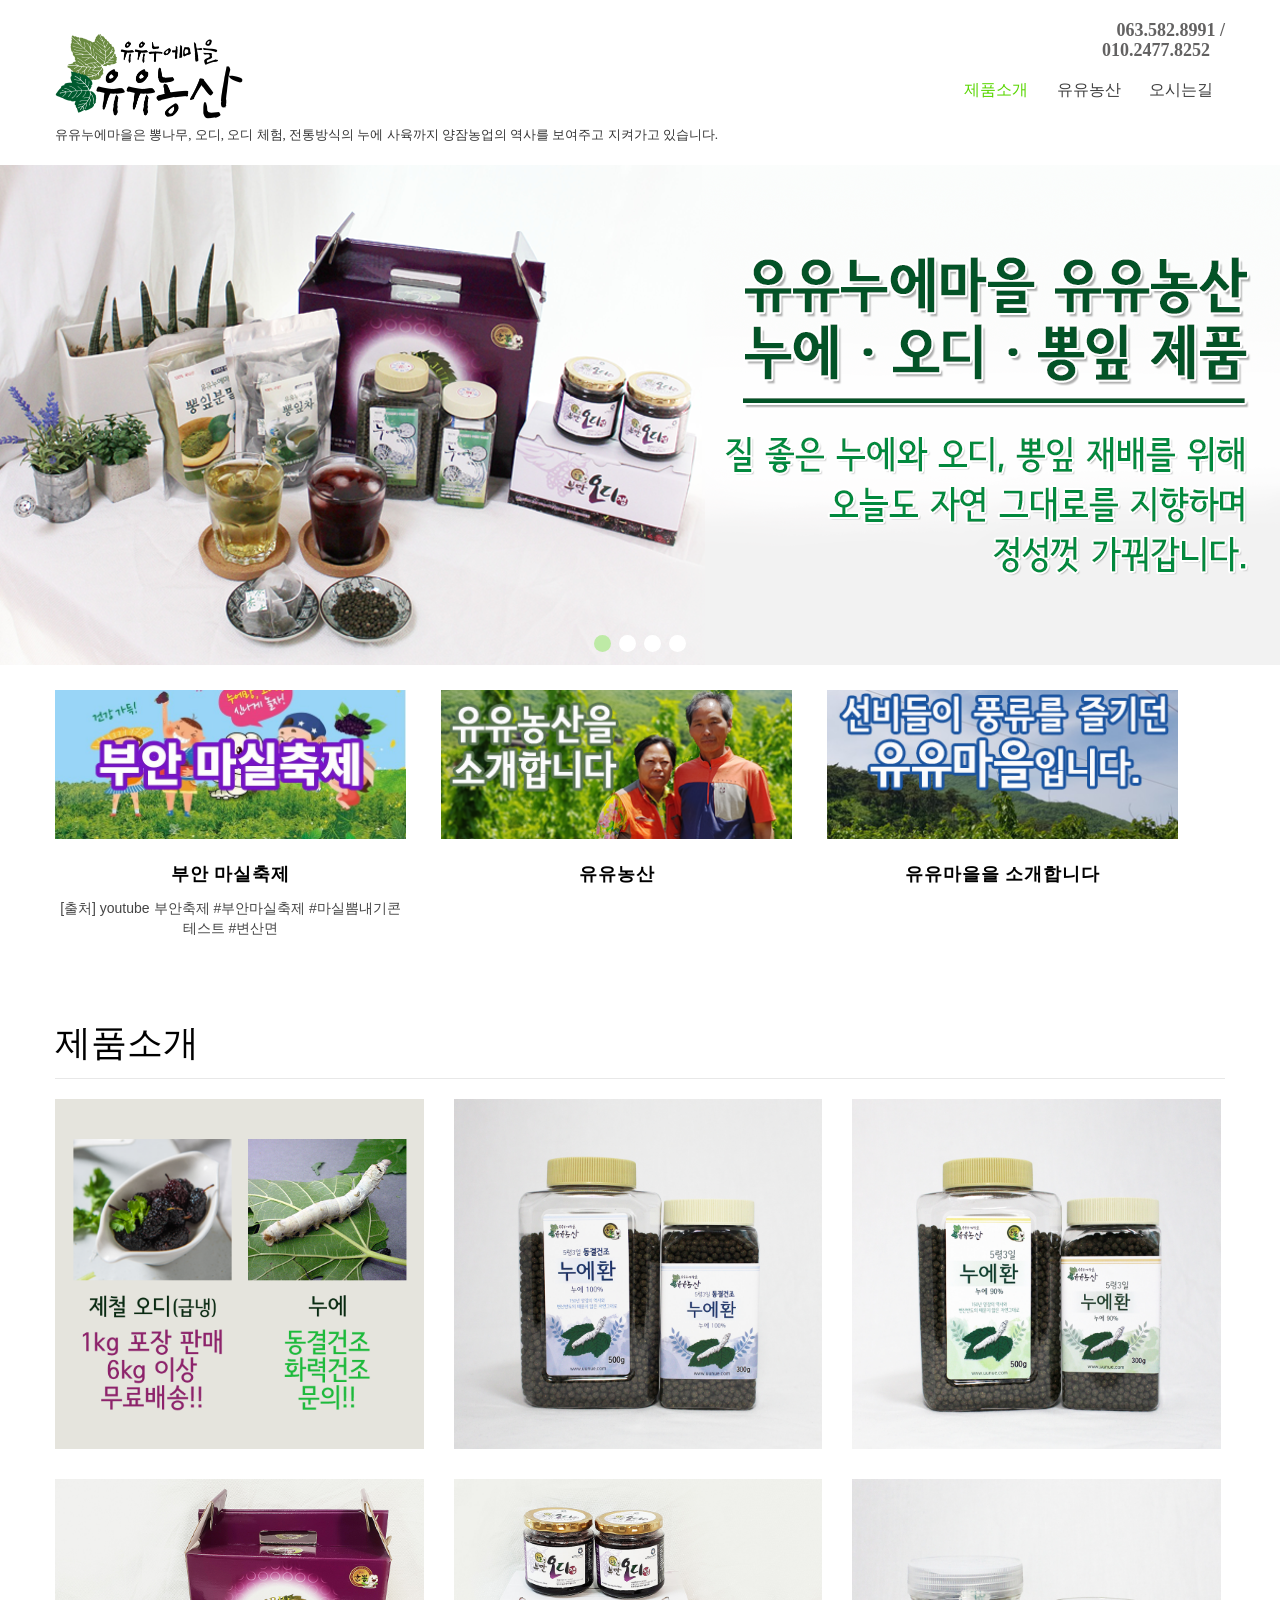
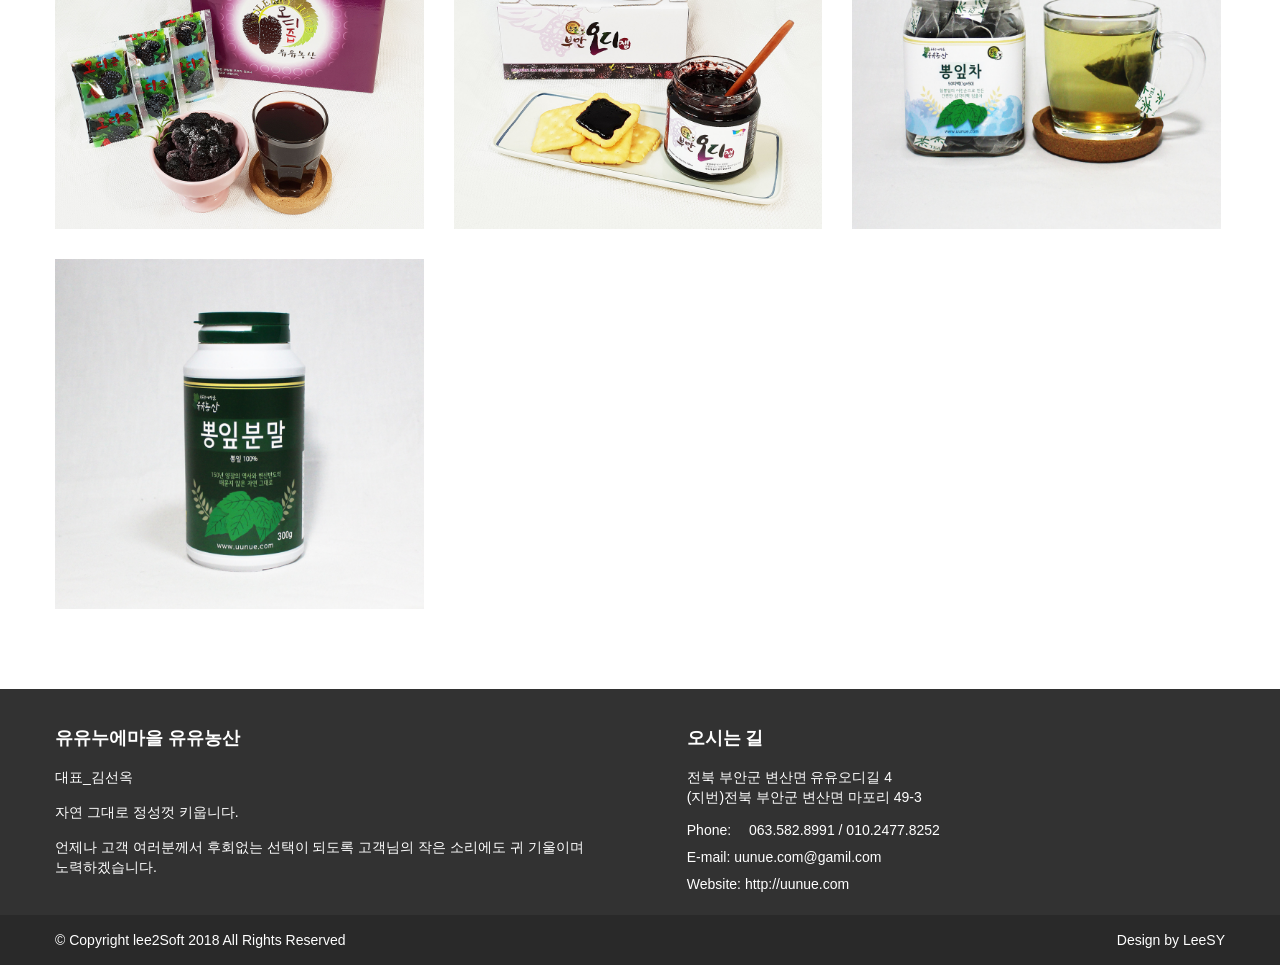
==== commit 0596c764: "부안 마실축제를 전북 관광 페이지로 연결, 2026 메뉴 추가 - 첫 화면 축제 상자 제목을 "부안 마실축제"로 바꾸고 전북 관광 축제 페이지(새 탭)로 연결 - 상자 그림을 20" ====
--- a/index.html
+++ b/index.html
@@ -159,13 +159,14 @@
                 </div><!-- toggle -->
                 <div class="nav" style="display: none;">                   
                     <div class="menu-%eb%a9%94%eb%89%b41-container"><ul id="menu-%eb%a9%94%eb%89%b41" class="menu"><li id="menu-item-512" class="menu-item menu-item-type-post_type menu-item-object-page menu-item-home current-menu-item page_item page-item-496 current_page_item menu-item-512"><a href="./">제품소개</a></li>
-<li id="menu-item-188" class="menu-item menu-item-type-post_type menu-item-object-page menu-item-has-children menu-item-188"><a href="#" class="parent">유유농산</a>
+<li id="menu-item-188" class="menu-item menu-item-type-post_type menu-item-object-page menu-item-has-children menu-item-188"><a href="./pages/about-farm.html" class="parent">유유농산</a>
 <ul class="sub-menu">
-	<li id="menu-item-582" class="menu-item menu-item-type-post_type menu-item-object-page menu-item-582"><a href="#">유유마을을 소개합니다</a></li>
-	<li id="menu-item-583" class="menu-item menu-item-type-post_type menu-item-object-page menu-item-583"><a href="#">2022 부안마실축제_유유마을편</a></li>
+	<li id="menu-item-582" class="menu-item menu-item-type-post_type menu-item-object-page menu-item-582"><a href="./pages/about-village.html">유유마을을 소개합니다</a></li>
+	<li id="menu-item-583" class="menu-item menu-item-type-post_type menu-item-object-page menu-item-583"><a href="./pages/festival.html">2022 부안마실축제_유유마을편</a></li>
+	<li id="menu-item-584" class="menu-item menu-item-type-custom menu-item-object-custom menu-item-584"><a href="https://tour.jb.go.kr/travel/info/view.do?menuCd=DOM_000000110001000000&amp;contentsSid=22&amp;category_top_id=c&amp;ctnt_id=24020" target="_blank" rel="noopener">2026 부안 마실 축제</a></li>
 </ul>
 </li>
-<li id="menu-item-104" class="menu-item menu-item-type-post_type menu-item-object-page menu-item-104"><a href="#">오시는길</a></li>
+<li id="menu-item-104" class="menu-item menu-item-type-post_type menu-item-object-page menu-item-104"><a href="./pages/location.html">오시는길</a></li>
 </ul></div>                </div><!-- nav --><div class="clear"></div>
 </div>
                 <div class="clear"></div>
@@ -232,20 +233,20 @@
         <div class="services-wrap">
          
                     <div class="three_column three_column ">
-                                                         		<div class="page_column_thumb"><a href="#"><img alt="" src="./_files/메인_축제2.png"></a></div>
-                                       <a href="#"><h4>2022 부안마실축제_유유마을편</h4></a>
+                                                         		<div class="page_column_thumb"><a href="https://tour.jb.go.kr/travel/info/view.do?menuCd=DOM_000000110001000000&amp;contentsSid=22&amp;category_top_id=c&amp;ctnt_id=24020" target="_blank" rel="noopener"><img alt="부안 마실축제" src="./_files/main-festival.jpg"></a></div>
+                                       <a href="https://tour.jb.go.kr/travel/info/view.do?menuCd=DOM_000000110001000000&amp;contentsSid=22&amp;category_top_id=c&amp;ctnt_id=24020" target="_blank" rel="noopener"><h4>부안 마실축제</h4></a>
                  	<p>[출처] youtube 부안축제 #부안마실축제&nbsp;#마실뽐내기콘테스트&nbsp;#변산면</p>
                    </div>
               
                     <div class="three_column three_column ">
-                                                         		<div class="page_column_thumb"><a href="#"><img alt="" src="./_files/메인_유유농산.png"></a></div>
-                                       <a href="#"><h4>유유농산</h4></a>
+                                                         		<div class="page_column_thumb"><a href="./pages/about-farm.html"><img alt="" src="./_files/메인_유유농산.png"></a></div>
+                                       <a href="./pages/about-farm.html"><h4>유유농산</h4></a>
                  	<p></p>
                    </div>
               
                     <div class="three_column three_column last_column">
-                                                         		<div class="page_column_thumb"><a href="#"><img alt="" src="./_files/메인_마을.png"></a></div>
-                                       <a href="#"><h4>유유마을을 소개합니다</h4></a>
+                                                         		<div class="page_column_thumb"><a href="./pages/about-village.html"><img alt="" src="./_files/메인_마을.png"></a></div>
+                                       <a href="./pages/about-village.html"><h4>유유마을을 소개합니다</h4></a>
                  	<p></p>
                    </div>
                      
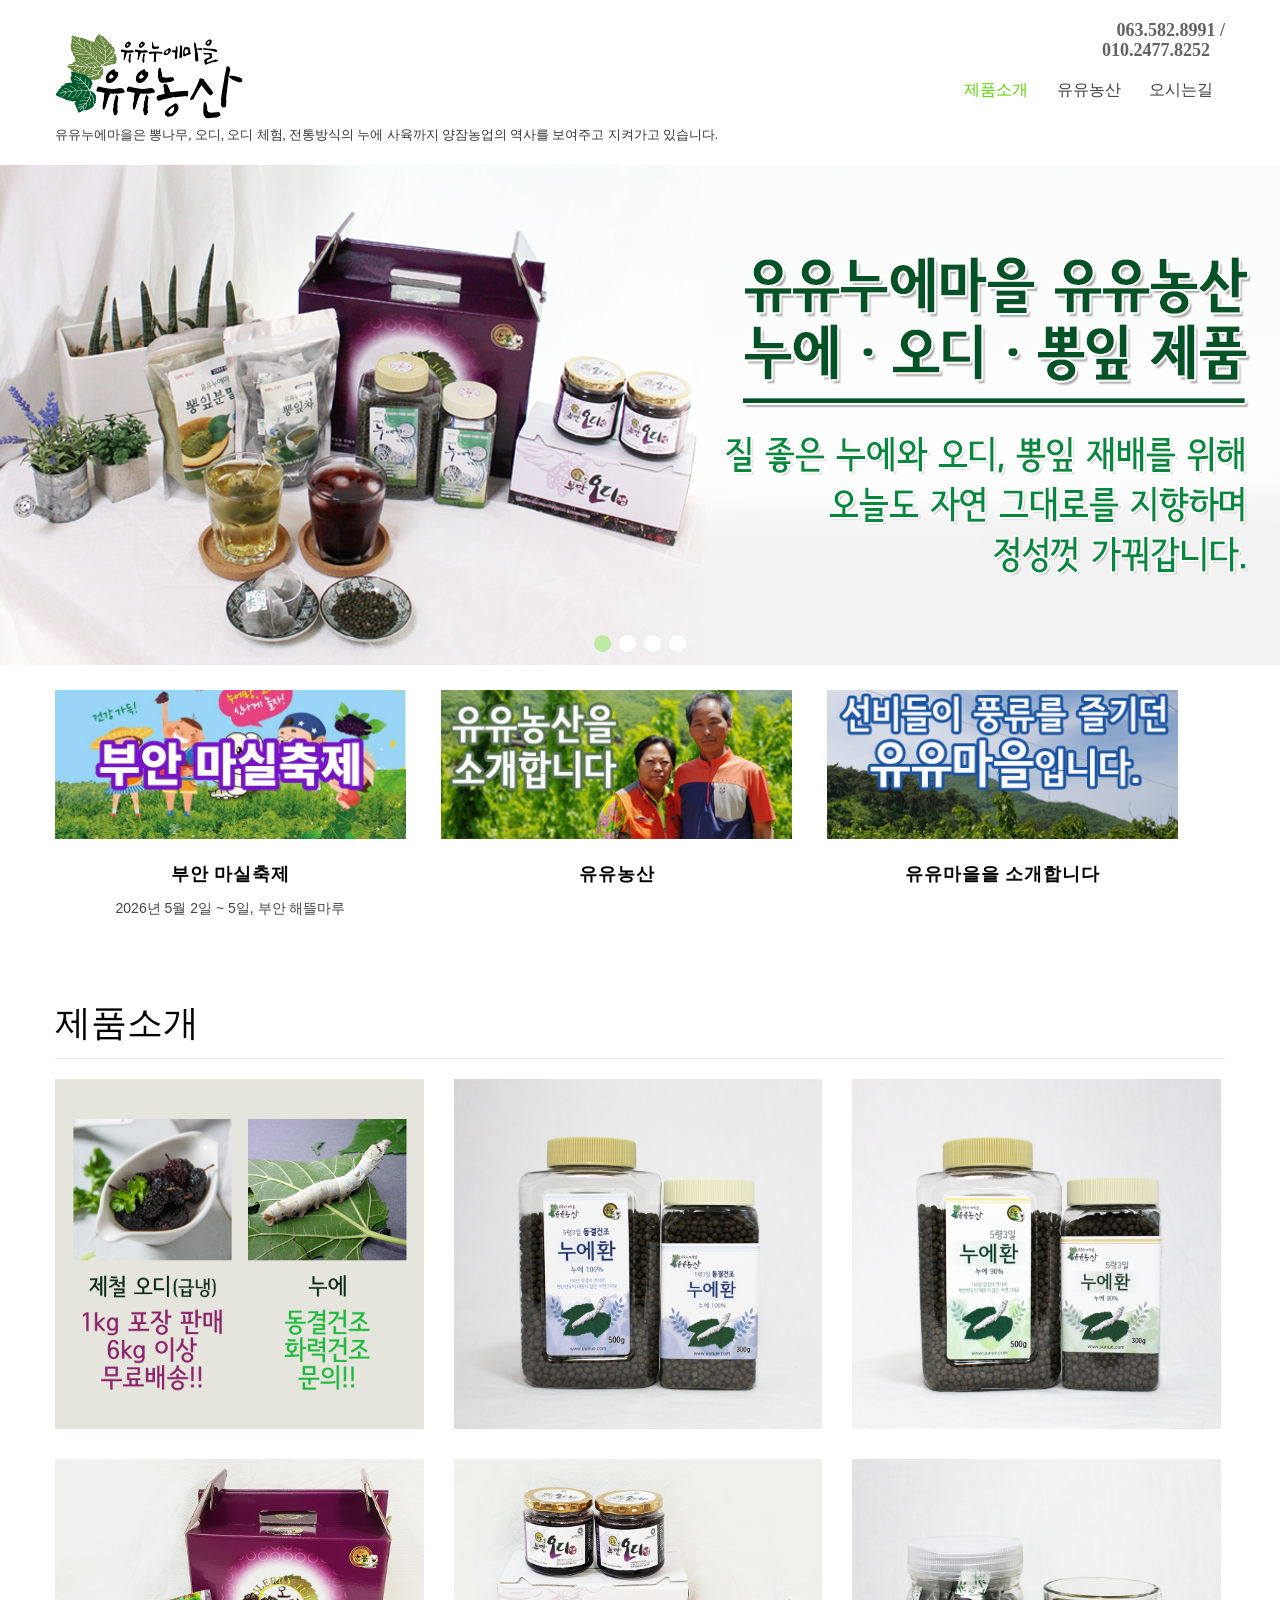
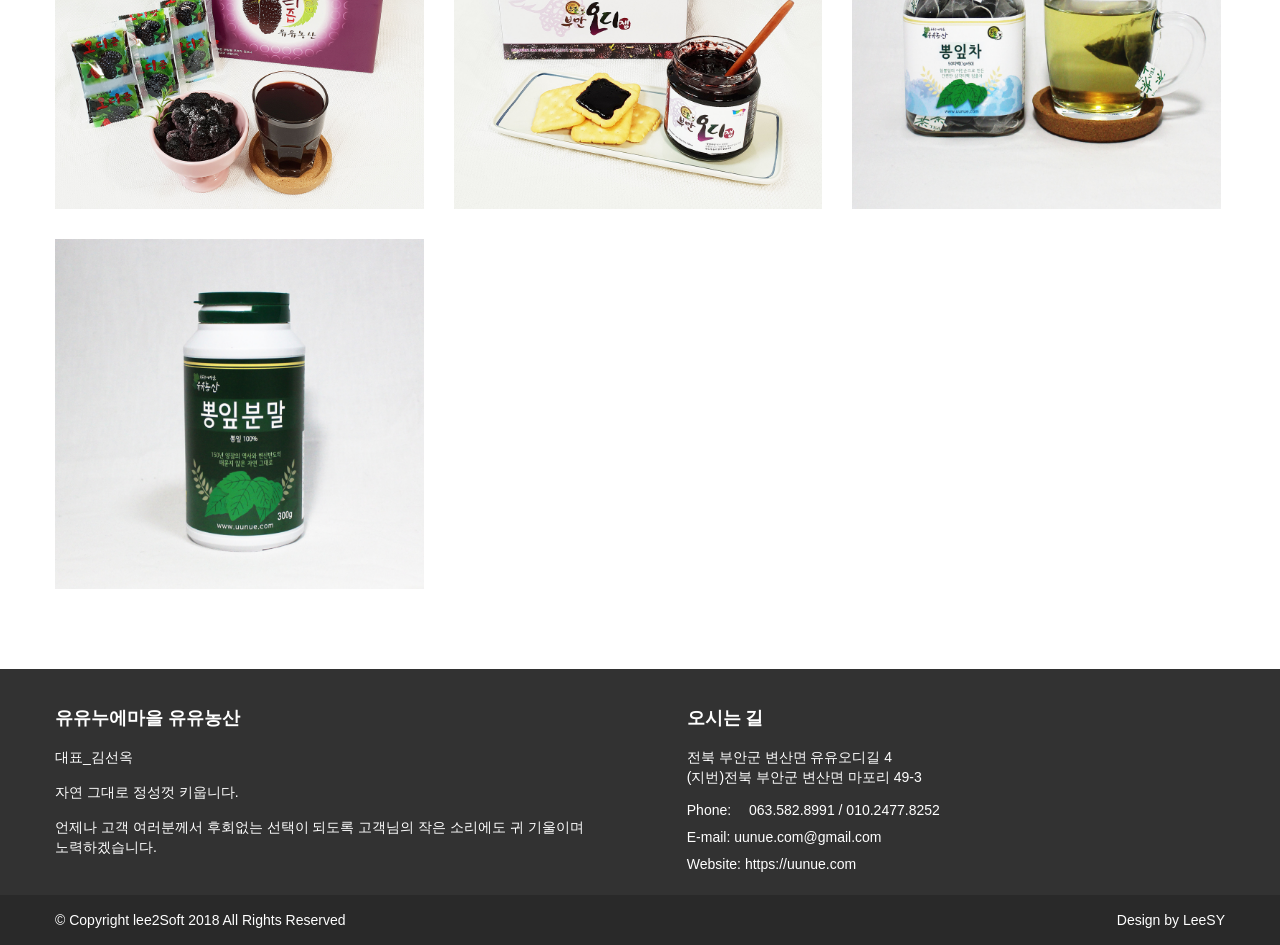
==== commit 383bf083: "사이트 가볍게 정리하고 언론 소개 페이지 추가 - 안 쓰는 워드프레스 플러그인 스크립트·CSS·글꼴 정리 (메뉴·슬라이드는 site.js로) - 소셜 아이콘 제거, 메일 주소 오타" ====
--- a/index.html
+++ b/index.html
@@ -7,132 +7,25 @@
 <title>유유누에마을 , 유유농산 – 유유누에마을은 뽕나무, 오디, 오디 체험,  전통방식의 누에 사육까지 양잠농업의 역사를 보여주고 지켜가고 있습니다.</title>
 
 
-<script type="text/javascript">
-			window._wpemojiSettings = {"baseUrl":"","ext":".png","svgUrl":"","svgExt":".svg","source":{"concatemoji":"_wp/wp-emoji-release.min.js"}};
-			!function(e,a,t){var n,r,o,i=a.createElement("canvas"),p=i.getContext&&i.getContext("2d");function s(e,t){var a=String.fromCharCode;p.clearRect(0,0,i.width,i.height),p.fillText(a.apply(this,e),0,0);e=i.toDataURL();return p.clearRect(0,0,i.width,i.height),p.fillText(a.apply(this,t),0,0),e===i.toDataURL()}function c(e){var t=a.createElement("script");t.src=e,t.defer=t.type="text/javascript",a.getElementsByTagName("head")[0].appendChild(t)}for(o=Array("flag","emoji"),t.supports={everything:!0,everythingExceptFlag:!0},r=0;r<o.length;r++)t.supports[o[r]]=function(e){if(!p||!p.fillText)return!1;switch(p.textBaseline="top",p.font="600 32px Arial",e){case"flag":return s([55356,56826,55356,56819],[55356,56826,8203,55356,56819])?!1:!s([55356,57332,56128,56423,56128,56418,56128,56421,56128,56430,56128,56423,56128,56447],[55356,57332,8203,56128,56423,8203,56128,56418,8203,56128,56421,8203,56128,56430,8203,56128,56423,8203,56128,56447]);case"emoji":return!s([55358,56760,9792,65039],[55358,56760,8203,9792,65039])}return!1}(o[r]),t.supports.everything=t.supports.everything&&t.supports[o[r]],"flag"!==o[r]&&(t.supports.everythingExceptFlag=t.supports.everythingExceptFlag&&t.supports[o[r]]);t.supports.everythingExceptFlag=t.supports.everythingExceptFlag&&!t.supports.flag,t.DOMReady=!1,t.readyCallback=function(){t.DOMReady=!0},t.supports.everything||(n=function(){t.readyCallback()},a.addEventListener?(a.addEventListener("DOMContentLoaded",n,!1),e.addEventListener("load",n,!1)):(e.attachEvent("onload",n),a.attachEvent("onreadystatechange",function(){"complete"===a.readyState&&t.readyCallback()})),(n=t.source||{}).concatemoji?c(n.concatemoji):n.wpemoji&&n.twemoji&&(c(n.twemoji),c(n.wpemoji)))}(window,document,window._wpemojiSettings);
-		</script>
-		<style type="text/css">
-img.wp-smiley,
-img.emoji {
-	display: inline !important;
-	border: none !important;
-	box-shadow: none !important;
-	height: 1em !important;
-	width: 1em !important;
-	margin: 0 .07em !important;
-	vertical-align: -0.1em !important;
-	background: none !important;
-	padding: 0 !important;
-}
-</style>
-<link rel="stylesheet" id="wp-block-library-css" href="./_files/style.min.css" type="text/css" media="all">
-<link rel="stylesheet" id="spu-public-css-css" href="./_files/public.css" type="text/css" media="all">
 <link rel="stylesheet" id="skt_design_agency-gfonts-oswald-css" href="./_files/gfont-oswald.css" type="text/css" media="all">
-<link rel="stylesheet" id="skt_design_agency-gfonts-opensans-css" href="./_files/gfont-opensans.css" type="text/css" media="all">
 <link rel="stylesheet" id="skt_design_agency-gfonts-body-css" href="./_files/gfont-ptsans.css" type="text/css" media="all">
 <link rel="stylesheet" id="skt_design_agency-gfonts-logo-css" href="./_files/gfont-pacifico.css" type="text/css" media="all">
-<link rel="stylesheet" id="skt_design_agency-gfonts-nav-css" href="./_files/gfont-oswald-400.css" type="text/css" media="all">
-<link rel="stylesheet" id="skt_design_agency-gfonts-heading-css" href="./_files/gfont-oswald-400.css" type="text/css" media="all">
-<link rel="stylesheet" id="skt_design_agency-gfonts-hdrtopfontface-css" href="./_files/gfont-oswald-400.css" type="text/css" media="all">
-<link rel="stylesheet" id="skt_design_agency-gfonts-slidetitlefontface-css" href="./_files/gfont-oswald-400.css" type="text/css" media="all">
-<link rel="stylesheet" id="skt_design_agency-gfonts-slidedescfontface-css" href="./_files/gfont-oswald-400.css" type="text/css" media="all">
-<link rel="stylesheet" id="skt_design_agency-gfonts-h1fontface-css" href="./_files/gfont-oswald-400.css" type="text/css" media="all">
-<link rel="stylesheet" id="skt_design_agency-gfonts-h2fontface-css" href="./_files/gfont-oswald-400.css" type="text/css" media="all">
-<link rel="stylesheet" id="skt_design_agency-gfonts-h3fontface-css" href="./_files/gfont-oswald-400.css" type="text/css" media="all">
-<link rel="stylesheet" id="skt_design_agency-gfonts-h4fontface-css" href="./_files/gfont-oswald-400.css" type="text/css" media="all">
-<link rel="stylesheet" id="skt_design_agency-gfonts-h5fontface-css" href="./_files/gfont-oswald-400.css" type="text/css" media="all">
-<link rel="stylesheet" id="skt_design_agency-gfonts-h6fontface-css" href="./_files/gfont-ptsans.css" type="text/css" media="all">
 <link rel="stylesheet" id="skt_design_agency-basic-style-css" href="./_files/style.css" type="text/css" media="all">
-<link rel="stylesheet" id="skt_design_agency-editor-style-css" href="./_files/editor-style.css" type="text/css" media="all">
 <link rel="stylesheet" id="skt_design_agency-base-style-css" href="./_files/style_base.css" type="text/css" media="all">
 <link rel="stylesheet" id="skt_design_agency-nivo-style-css" href="./_files/nivo-slider.css" type="text/css" media="all">
-<link rel="stylesheet" id="skt_design_agency-prettyphoto-style-css" href="./_files/prettyPhoto.css" type="text/css" media="all">
 <link rel="stylesheet" id="skt_design_agency-font-awesome-style-css" href="./_files/font-awesome.min.css" type="text/css" media="all">
-<link rel="stylesheet" id="skt_design_agency-testimonialslider-style-css" href="./_files/tm-rotator.css" type="text/css" media="all">
-<link rel="stylesheet" id="skt_design_agency-animation-style-css" href="./_files/animation.css" type="text/css" media="all">
 <link rel="stylesheet" id="skt_design_agency-responsive-style-css" href="./_files/theme-responsive.css" type="text/css" media="all">
-<link rel="stylesheet" id="skt_design_agency-owl-style-css" href="./_files/owl.carousel.css" type="text/css" media="all">
-<link rel="stylesheet" id="skt_circle_styles-css" href="./_files/jquery.easy-pie-chart.css" type="text/css" media="all">
-<link rel="stylesheet" id="kboard-comments-skin-default-css" href="./_files/style(1).css" type="text/css" media="all">
-<link rel="stylesheet" id="kboard-editor-media-css" href="./_files/editor_media.css" type="text/css" media="all">
-<link rel="stylesheet" id="kboard-skin-contact-form-css" href="./_files/style(2).css" type="text/css" media="all">
-<link rel="stylesheet" id="kboard-skin-default-css" href="./_files/style(3).css" type="text/css" media="all">
-<link rel="stylesheet" id="kboard-skin-thumbnail-css" href="./_files/style(4).css" type="text/css" media="all">
-<link rel="stylesheet" id="nimble-portfolio-style-css" href="./_files/nimble-portfolio.css" type="text/css" media="all">
-<link rel="stylesheet" id="nimble-portfolio-default-stylesheet-css" href="./_files/skin.css" type="text/css" media="all">
-<link rel="stylesheet" id="nimblebox-style-css" href="./_files/prettyPhoto(1).css" type="text/css" media="all">
 <script type="text/javascript" src="./_files/jquery.js"></script>
 <script type="text/javascript" src="./_files/jquery-migrate.min.js"></script>
 <script type="text/javascript" src="./_files/jquery.nivo.slider.js"></script>
-<script type="text/javascript" src="./_files/jquery.prettyPhoto.js"></script>
-<script type="text/javascript" src="./_files/custom.js"></script>
-<script type="text/javascript" src="./_files/filter-gallery.js"></script>
-<script type="text/javascript" src="./_files/jquery.quovolver.min.js"></script>
-<script type="text/javascript" src="./_files/bootstrap.js"></script><meta name="viewport" content="width=device-width, initial-scale=1.0">
-<script type="text/javascript" src="./_files/owl.carousel.js"></script>
-<script type="text/javascript" src="./_files/jquery.easy-pie-chart.js"></script>
-<script type="text/javascript" src="./_files/custom(1).js"></script>
-
-<meta name="generator" content="WordPress 5.0.31">
+<script type="text/javascript" src="./_files/site.js"></script>
+<meta name="viewport" content="width=device-width, initial-scale=1.0">
+
     	
-    	<script>
-			jQuery(window).bind('scroll', function() {
-	var wwd = jQuery(window).width();
-	if( wwd > 939 ){
-		var navHeight = jQuery( window ).height() - 0;
-			}
-});
-		jQuery(window).load(function() {
-        jQuery('#slider').nivoSlider({
-        	effect:'random', //sliceDown, sliceDownLeft, sliceUp, sliceUpLeft, sliceUpDown, sliceUpDownLeft, fold, fade, random, slideInRight, slideInLeft, boxRandom, boxRain, boxRainReverse, boxRainGrow, boxRainGrowReverse
-		  	animSpeed: 500,
-			pauseTime: 4000,
-			directionNav: false,
-			controlNav: true,
-			pauseOnHover: false,
-    });
-});
-
-
-jQuery(document).ready(function() {
-  
-  jQuery('.link').on('click', function(event){
-    var $this = jQuery(this);
-    if($this.hasClass('clicked')){
-      $this.removeAttr('style').removeClass('clicked');
-    } else{
-      $this.css('background','#7fc242').addClass('clicked');
-    }
-  });
- 
-});
-		</script>
-<style>body, .price-table{font-family:'PT Sans', sans-serif; color:#444444; font-size:14px; }.header .header-inner .logo h1, .header .header-inner .logo a {font-family:Pacifico;color:#353535;font-size:35px}.header span.tagline{font-family:PT Sans;color:#353535;font-size:13px}.signin_wrap{font-family:Oswald;color:#636262;font-size:18px;}.chartbox p{font-family:Oswald;color:#000000;font-size:18px;}.header .header-inner .nav ul{font-family:'Oswald', sans-serif;font-size:16px}.header .header-inner .nav ul li a, .header .header-inner .nav ul li.current_page_item ul li a{color:#3f3f3f;}.header .header-inner .nav ul li a:hover, .header .header-inner .nav ul li.current_page_item a, .header .header-inner .nav ul li.current_page_item ul li a:hover, .header .header-inner .nav ul li.current-menu-ancestor a.parent{ color:#59d600;}h2.section_title{font-family:'Oswald', sans-serif; color:#000000; font-size:32px; }h2.section_title span{ border-color:#3e3e3e;}h1.entry-title, h1.page-title, .blog-post-repeat .postmeta, .testimonial-all{border-color:#e8e8e8}a, .tabs-wrapper ul.tabs li a, .slide_toggle a, .threebox a.read-more{color:#000000;}a:hover, .tabs-wrapper ul.tabs li a:hover, .slide_toggle a:hover, .threebox:hover a.read-more{color:#59d600;}.footer h5{color:#ffffff; font-size:18px; font-family:Oswald; }.footer{color:#ffffff;}.copyright-txt{color:#ffffff}.header, .header .header-inner .nav ul li:hover > ul{background-color:#ffffff;}.header{-webkit-box-shadow:0 10px 6px -6px 1;}.header{-moz-box-shadow:0 10px 6px -6px 1;}.ourclasses_col, .ourclasses_col:hover a.rdmore{background:#ffffff;}.ourclasses_col:hover, .news a.linkreadmore:hover, .wrap_two a.linkreadmore{background:#01c6d9;}.ourclasses_col:hover h4, .ourclasses_col:hover .day_time, .wrap_two a.linkreadmore{color:#ffffff;}.ourclasses_col a.rdmore, .news a.linkreadmore, .wrap_two a.linkreadmore{border-color:#01c6d9;}.social-icons a{color:#ffffff; background:#545556;}.social-icons a:hover{color:#ffffff; background:#81d742; }.wpcf7-form input[type=submit], .button, #commentform input#submit, input.search-submit, .post-password-form input[type=submit], p.read-more a, .accordion-box h2:before, .pagination ul li span, .pagination ul li a{background-color:#323232; color:#ffffff; border-bottom:4px solid #292929; }.wpcf7-form input[type=submit]:hover, .button:hover, #commentform input#submit:hover, input.search-submit:hover, .post-password-form input[type=submit]:hover, p.read-more a:hover, .pagination ul li .current, .pagination ul li a:hover{background-color:#01c6d9; color:#ffffff; border-bottom:4px solid #1898c2;}.searchbox-icon, .searchbox-submit, #sidebar .woocommerce-product-search input[type=submit]{background-color:#5cd606; }.photobooth .filter-gallery ul li.current a{border-bottom:3px solid #01c6d9; }.wrap_one .fa {color:#5cd606; }.btnfeatures { color:#ffffff; border:1px solid #ffffff; }.btnfeatures:hover { color:#ff6565; border:1px solid #ff6565; }h3.widget-title{background-color:#01c6d9; color:#ffffff;}#footer-wrapper{background-color:#323232; }.footer ul li a{color:#ffffff; }.footer ul li a:hover, .footer ul li.current_page_item a{color:#59d600; }.copyright-wrapper{background-color:#292929;}.photobooth .gallery ul li:hover{ background:#060505; z-index:999; background:#060505; }.nivo-directionNav a{background:#6fd626;}.nivo-controlNav a{background-color:#ffffff}.nivo-controlNav a.active{background-color:#beeaa6}#sidebar ul li{border-bottom:1px dashed #d0cfcf}#sidebar ul li a{color:#3b3b3b;}#sidebar ul li a:hover{color:#59d600; }.slide_info h2{font-family:Oswald;color:#353535;font-size:50px;}.slide_info p{font-family:Oswald;color:#636262;font-size:16px;} {background-color:; color:#ffffff; border-bottom:4px solid #beeaa6; }.slide_info a.sldbutton {background-color:; color:#6fd626; border-color: #beeaa6; }.copyright-wrapper a, .footer .phone-no a:hover{ color: #59d600; }.copyright-wrapper a:hover, .footer .phone-no a, .copyright-wrapper{ color: #ffffff; }.recent-post{ border-color: #4b4d51; }.recent-post h6{ color: #ffffff; font-size: 13px; }.recent-post h6:hover{ color: #59d600; }iframe{ border:1px solid #e5e5e4; }aside.widget{ background-color:#f9f9f9; }.view-all-btn a{ border:1px solid #454545; border-left:5px solid #454545; }.view-all-btn a:hover{ border-color:#299100; }.toggle a{ background-color:#119300; }.signin_wrap .phno .fa{ color:#59d600; }#wrapone, #wrapsecond, #ourclient{border-bottom:1px solid #eaeaea; }.site-main #testimonials{ background: #716E6E; }#testimonials ul li .tm_description{color: #ffffff; }#testimonials ul li h3{ color: #ffffff; }#testimonials ul li h6{ color: #59d600; }ol.nav-numbers li a{background-color: #ffffff;}ol.nav-numbers li.active a{background-color: #01c6d9;}@media screen and (max-width: 1169px){.header .header-inner .nav{background-color: #ffffff;}}h1{font-family:Oswald;}h1{font-size:36px;}section h2 span{color:1;}h1{font-family:Oswald; font-size:36px; color:#000000;}h2{font-family:Oswald; font-size:18px; color:#000000;}h3{font-family:Oswald;font-size:23px;color:#000000;}h4{font-family:Oswald;font-size:18px;color:#000000;}h5{font-family:Oswald;font-size:17px; color:#000000;}h6{font-family:PT Sans; font-size:16px; color:#000000;}.header .header-inner .logo img{height:100px;}#sidebar .price_slider_wrapper .ui-widget-content{background-color:#cccccc;}#sidebar .ui-slider .ui-slider-handle{background-color:#282828;}#sidebar .ui-slider .ui-slider-range{background-color:#01c6d9;}</style>	<script type="text/javascript">
-    jQuery(document).ready(function() {
-    
-        jQuery('#example_showhidden').click(function() {
-            jQuery('#section-example_text_hidden').fadeToggle(400);
-        });
-        
-        if (jQuery('#example_showhidden:checked').val() !== undefined) {
-            jQuery('#section-example_text_hidden').show();
-        }
-        
-    });
-    </script>	<style type="text/css">
-		
-	</style>
+    	
+<style>body, .price-table{font-family:'PT Sans', sans-serif; color:#444444; font-size:14px; }.header .header-inner .logo h1, .header .header-inner .logo a {font-family:Pacifico;color:#353535;font-size:35px}.header span.tagline{font-family:PT Sans;color:#353535;font-size:13px}.signin_wrap{font-family:Oswald;color:#636262;font-size:18px;}.chartbox p{font-family:Oswald;color:#000000;font-size:18px;}.header .header-inner .nav ul{font-family:'Oswald', sans-serif;font-size:16px}.header .header-inner .nav ul li a, .header .header-inner .nav ul li.current_page_item ul li a{color:#3f3f3f;}.header .header-inner .nav ul li a:hover, .header .header-inner .nav ul li.current_page_item a, .header .header-inner .nav ul li.current_page_item ul li a:hover, .header .header-inner .nav ul li.current-menu-ancestor a.parent{ color:#59d600;}h2.section_title{font-family:'Oswald', sans-serif; color:#000000; font-size:32px; }h2.section_title span{ border-color:#3e3e3e;}h1.entry-title, h1.page-title, .blog-post-repeat .postmeta, .testimonial-all{border-color:#e8e8e8}a, .tabs-wrapper ul.tabs li a, .slide_toggle a, .threebox a.read-more{color:#000000;}a:hover, .tabs-wrapper ul.tabs li a:hover, .slide_toggle a:hover, .threebox:hover a.read-more{color:#59d600;}.footer h5{color:#ffffff; font-size:18px; font-family:Oswald; }.footer{color:#ffffff;}.copyright-txt{color:#ffffff}.header, .header .header-inner .nav ul li:hover > ul{background-color:#ffffff;}.header{-webkit-box-shadow:0 10px 6px -6px 1;}.header{-moz-box-shadow:0 10px 6px -6px 1;}.ourclasses_col, .ourclasses_col:hover a.rdmore{background:#ffffff;}.ourclasses_col:hover, .news a.linkreadmore:hover, .wrap_two a.linkreadmore{background:#01c6d9;}.ourclasses_col:hover h4, .ourclasses_col:hover .day_time, .wrap_two a.linkreadmore{color:#ffffff;}.ourclasses_col a.rdmore, .news a.linkreadmore, .wrap_two a.linkreadmore{border-color:#01c6d9;}.social-icons a{color:#ffffff; background:#545556;}.social-icons a:hover{color:#ffffff; background:#81d742; }.wpcf7-form input[type=submit], .button, #commentform input#submit, input.search-submit, .post-password-form input[type=submit], p.read-more a, .accordion-box h2:before, .pagination ul li span, .pagination ul li a{background-color:#323232; color:#ffffff; border-bottom:4px solid #292929; }.wpcf7-form input[type=submit]:hover, .button:hover, #commentform input#submit:hover, input.search-submit:hover, .post-password-form input[type=submit]:hover, p.read-more a:hover, .pagination ul li .current, .pagination ul li a:hover{background-color:#01c6d9; color:#ffffff; border-bottom:4px solid #1898c2;}.searchbox-icon, .searchbox-submit, #sidebar .woocommerce-product-search input[type=submit]{background-color:#5cd606; }.photobooth .filter-gallery ul li.current a{border-bottom:3px solid #01c6d9; }.wrap_one .fa {color:#5cd606; }.btnfeatures { color:#ffffff; border:1px solid #ffffff; }.btnfeatures:hover { color:#ff6565; border:1px solid #ff6565; }h3.widget-title{background-color:#01c6d9; color:#ffffff;}#footer-wrapper{background-color:#323232; }.footer ul li a{color:#ffffff; }.footer ul li a:hover, .footer ul li.current_page_item a{color:#59d600; }.copyright-wrapper{background-color:#292929;}.photobooth .gallery ul li:hover{ background:#060505; z-index:999; background:#060505; }.nivo-directionNav a{background:#6fd626;}.nivo-controlNav a{background-color:#ffffff}.nivo-controlNav a.active{background-color:#beeaa6}#sidebar ul li{border-bottom:1px dashed #d0cfcf}#sidebar ul li a{color:#3b3b3b;}#sidebar ul li a:hover{color:#59d600; }.slide_info h2{font-family:Oswald;color:#353535;font-size:50px;}.slide_info p{font-family:Oswald;color:#636262;font-size:16px;} {background-color:; color:#ffffff; border-bottom:4px solid #beeaa6; }.slide_info a.sldbutton {background-color:; color:#6fd626; border-color: #beeaa6; }.copyright-wrapper a, .footer .phone-no a:hover{ color: #59d600; }.copyright-wrapper a:hover, .footer .phone-no a, .copyright-wrapper{ color: #ffffff; }.recent-post{ border-color: #4b4d51; }.recent-post h6{ color: #ffffff; font-size: 13px; }.recent-post h6:hover{ color: #59d600; }iframe{ border:1px solid #e5e5e4; }aside.widget{ background-color:#f9f9f9; }.view-all-btn a{ border:1px solid #454545; border-left:5px solid #454545; }.view-all-btn a:hover{ border-color:#299100; }.toggle a{ background-color:#119300; }.signin_wrap .phno .fa{ color:#59d600; }#wrapone, #wrapsecond, #ourclient{border-bottom:1px solid #eaeaea; }.site-main #testimonials{ background: #716E6E; }#testimonials ul li .tm_description{color: #ffffff; }#testimonials ul li h3{ color: #ffffff; }#testimonials ul li h6{ color: #59d600; }ol.nav-numbers li a{background-color: #ffffff;}ol.nav-numbers li.active a{background-color: #01c6d9;}@media screen and (max-width: 1169px){.header .header-inner .nav{background-color: #ffffff;}}h1{font-family:Oswald;}h1{font-size:36px;}section h2 span{color:1;}h1{font-family:Oswald; font-size:36px; color:#000000;}h2{font-family:Oswald; font-size:18px; color:#000000;}h3{font-family:Oswald;font-size:23px;color:#000000;}h4{font-family:Oswald;font-size:18px;color:#000000;}h5{font-family:Oswald;font-size:17px; color:#000000;}h6{font-family:PT Sans; font-size:16px; color:#000000;}.header .header-inner .logo img{height:100px;}#sidebar .price_slider_wrapper .ui-widget-content{background-color:#cccccc;}#sidebar .ui-slider .ui-slider-handle{background-color:#282828;}#sidebar .ui-slider .ui-slider-range{background-color:#01c6d9;}</style>	
 	<link rel="icon" href="./_wp/cropped-nue-32x32.png" sizes="32x32">
 <link rel="apple-touch-icon-precomposed" href="./_wp/cropped-nue-32x32.png">
-<script type="text/javascript" src="./_files/wp-embed.min.js"></script>
-<script type="text/javascript" src="./_files/sort.js"></script>
-<script type="text/javascript" src="./_files/prettyphoto.js"></script>
-<script type="text/javascript">
-/* <![CDATA[ */
-var NimblePrettyPhoto = "{\"animation_speed\":\"fast\",\"download_icon\":false,\"slideshow\":5000,\"autoplay_slideshow\":false,\"opacity\":0.8,\"show_title\":true,\"allow_resize\":true,\"default_width\":500,\"default_height\":344,\"counter_separator_label\":\"\\\/\",\"theme\":\"light_square\",\"horizontal_padding\":20,\"hideflash\":false,\"autoplay\":true,\"modal\":false,\"deeplinking\":true,\"overlay_gallery\":true,\"keyboard_shortcuts\":true,\"addthis_script\":\"\",\"AddThis\":{\"services\":[\"facebook\",\"twitter\",\"pinterest_share\",\"compact\"]},\"wp_url\":\"wp-content\\\/plugins\\\/nimble-portfolio\\\/includes\\\/prettyphoto\\\/\"}";
-/* ]]> */
-</script>
-<script type="text/javascript" src="./_files/nimble-prettyPhoto.js"></script>
 <style id="kirki-inline-styles"></style></head>
 
 <body class="home page-template page-template-full-width page-template-full-width-php page page-id-496 woocommerce">
@@ -163,7 +56,8 @@
 <ul class="sub-menu">
 	<li id="menu-item-582" class="menu-item menu-item-type-post_type menu-item-object-page menu-item-582"><a href="./pages/about-village.html">유유마을을 소개합니다</a></li>
 	<li id="menu-item-583" class="menu-item menu-item-type-post_type menu-item-object-page menu-item-583"><a href="./pages/festival.html">2022 부안마실축제_유유마을편</a></li>
-	<li id="menu-item-584" class="menu-item menu-item-type-custom menu-item-object-custom menu-item-584"><a href="https://tour.jb.go.kr/travel/info/view.do?menuCd=DOM_000000110001000000&amp;contentsSid=22&amp;category_top_id=c&amp;ctnt_id=24020" target="_blank" rel="noopener">2026 부안 마실 축제</a></li>
+	<li id="menu-item-584" class="menu-item menu-item-type-custom menu-item-object-custom menu-item-584"><a href="./pages/festival-2026.html">2026 부안 마실 축제</a></li>
+	<li id="menu-item-585" class="menu-item menu-item-type-custom menu-item-object-custom menu-item-585"><a href="./pages/news.html">언론에 소개된 유유농산</a></li>
 </ul>
 </li>
 <li id="menu-item-104" class="menu-item menu-item-type-post_type menu-item-object-page menu-item-104"><a href="./pages/location.html">오시는길</a></li>
@@ -233,19 +127,19 @@
         <div class="services-wrap">
          
                     <div class="three_column three_column ">
-                                                         		<div class="page_column_thumb"><a href="https://tour.jb.go.kr/travel/info/view.do?menuCd=DOM_000000110001000000&amp;contentsSid=22&amp;category_top_id=c&amp;ctnt_id=24020" target="_blank" rel="noopener"><img alt="부안 마실축제" src="./_files/main-festival.jpg"></a></div>
-                                       <a href="https://tour.jb.go.kr/travel/info/view.do?menuCd=DOM_000000110001000000&amp;contentsSid=22&amp;category_top_id=c&amp;ctnt_id=24020" target="_blank" rel="noopener"><h4>부안 마실축제</h4></a>
-                 	<p>[출처] youtube 부안축제 #부안마실축제&nbsp;#마실뽐내기콘테스트&nbsp;#변산면</p>
+                                                         		<div class="page_column_thumb"><a href="./pages/festival-2026.html"><img alt="부안 마실축제" src="./_files/main-festival.jpg"></a></div>
+                                       <a href="./pages/festival-2026.html"><h4>부안 마실축제</h4></a>
+                 	<p>2026년 5월 2일 ~ 5일, 부안 해뜰마루</p>
                    </div>
               
                     <div class="three_column three_column ">
-                                                         		<div class="page_column_thumb"><a href="./pages/about-farm.html"><img alt="" src="./_files/메인_유유농산.png"></a></div>
+                                                         		<div class="page_column_thumb"><a href="./pages/about-farm.html"><img alt="유유농산" src="./_files/메인_유유농산.png"></a></div>
                                        <a href="./pages/about-farm.html"><h4>유유농산</h4></a>
                  	<p></p>
                    </div>
               
                     <div class="three_column three_column last_column">
-                                                         		<div class="page_column_thumb"><a href="./pages/about-village.html"><img alt="" src="./_files/메인_마을.png"></a></div>
+                                                         		<div class="page_column_thumb"><a href="./pages/about-village.html"><img alt="유유마을" src="./_files/메인_마을.png"></a></div>
                                        <a href="./pages/about-village.html"><h4>유유마을을 소개합니다</h4></a>
                  	<p></p>
                    </div>
@@ -341,21 +235,13 @@
                   (지번)전북 부안군 변산면 마포리 49-3</p>
                 <div class="phone-no">
                 	<p>                		Phone: 　063.582.8991 / 010.2477.8252                    <br>
-                                        E-mail: <a href="mailto:uunue.com@gamil.com"> uunue.com@gamil.com</a>
+                                        E-mail: <a href="mailto:uunue.com@gmail.com"> uunue.com@gmail.com</a>
                     <br>
-                                        Website:<a href="./"> http://uunue.com</a>
+                                        Website:<a href="./"> https://uunue.com</a>
                     </p>
                 </div>   
                 
                 <div class="clear"></div>                
-                <div class="social-icons">
-    <a href="#" class="fa fa-facebook fa-1x" title="facebook"></a>
-    <a href="#" class="fa fa-twitter fa-1x" title="twitter"></a>
-    <a href="#" class="fa fa-linkedin fa-1x" title="linkedin"></a>
-    <a href="#" class="fa fa-pinterest fa-1x" title="pinterest"></a>
-    <a href="#" class="fa fa-google-plus fa-1x" title="google-plus"></a>
-	<a href="#" class="fa fa-youtube fa-1x" title="youtube"></a>	
-</div>                
                </div>
                         
     <div class="clear"></div>
@@ -372,20 +258,5 @@
             <div class="clear"></div>
         </div>
     </div>
-<script type="text/javascript">
-/* <![CDATA[ */
-var spuvar = {"is_admin":"","disable_style":"","ajax_mode":"","ajax_url":"wp-admin\/admin-ajax.php","ajax_mode_url":"?spu_action=spu_load","pid":"496","is_front_page":"1","is_category":"","site_url":"","is_archive":"","is_search":"","is_preview":"","seconds_confirmation_close":"5"};
-var spuvar_social = [];
-/* ]]> */
-</script>
-<script type="text/javascript" src="./_files/public.js"></script>
-<script type="text/javascript">
-/* <![CDATA[ */
-var kboard_settings = {"version":"5.3.11","home_url":"\/","site_url":"\/","post_url":"wp-admin\/admin-post.php","ajax_url":"wp-admin\/admin-ajax.php","plugin_url":"wp-content\/plugins\/kboard","media_group":"6aeab6fc54361","view_iframe":"","ajax_security":"ad98667cd4"};
-var kboard_localize_strings = {"kboard_add_media":"KBoard \ubbf8\ub514\uc5b4 \ucd94\uac00","next":"\ub2e4\uc74c","prev":"\uc774\uc804","required":"%s\uc740(\ub294) \ud544\uc218\uc785\ub2c8\ub2e4.","please_enter_the_title":"\uc81c\ubaa9\uc744 \uc785\ub825\ud574\uc8fc\uc138\uc694.","please_enter_the_author":"\uc791\uc131\uc790\ub97c \uc785\ub825\ud574\uc8fc\uc138\uc694.","please_enter_the_password":"\ube44\ubc00\ubc88\ud638\ub97c \uc785\ub825\ud574\uc8fc\uc138\uc694.","please_enter_the_CAPTCHA":"\uc606\uc5d0 \ubcf4\uc774\ub294 \ubcf4\uc548\ucf54\ub4dc\ub97c \uc785\ub825\ud574\uc8fc\uc138\uc694.","please_enter_the_name":"\uc774\ub984\uc744 \uc785\ub825\ud574\uc8fc\uc138\uc694.","please_enter_the_email":"\uc774\uba54\uc77c\uc744 \uc785\ub825\ud574\uc8fc\uc138\uc694.","you_have_already_voted":"\uc774\ubbf8 \ud22c\ud45c\ud588\uc2b5\ub2c8\ub2e4.","please_wait":"\uae30\ub2e4\ub824\uc8fc\uc138\uc694.","newest":"\ucd5c\uc2e0\uc21c","best":"\ucd94\ucc9c\uc21c","updated":"\uc5c5\ub370\uc774\ud2b8\uc21c","viewed":"\uc870\ud68c\uc21c","yes":"\uc608","no":"\uc544\ub2c8\uc694","did_it_help":"\ub3c4\uc6c0\uc774 \ub418\uc5c8\ub098\uc694?","hashtag":"\ud574\uc2dc\ud0dc\uadf8","tag":"\ud0dc\uadf8","add_a_tag":"\ud0dc\uadf8 \ucd94\uac00","removing_tag":"\ud0dc\uadf8 \uc0ad\uc81c","changes_you_made_may_not_be_saved":"\ubcc0\uacbd\uc0ac\ud56d\uc774 \uc800\uc7a5\ub418\uc9c0 \uc54a\uc744 \uc218 \uc788\uc2b5\ub2c8\ub2e4.","name":"\uc774\ub984","email":"\uc774\uba54\uc77c","address":"\uc8fc\uc18c","postcode":"\uc6b0\ud3b8\ubc88\ud638","phone_number":"\ud734\ub300\ud3f0\ubc88\ud638","mobile_phone":"\ud734\ub300\ud3f0\ubc88\ud638","phone":"\ud734\ub300\ud3f0\ubc88\ud638","company_name":"\ud68c\uc0ac\uba85","vat_number":"\uc0ac\uc5c5\uc790\ub4f1\ub85d\ubc88\ud638","bank_account":"\uc740\ud589\uacc4\uc88c","name_of_deposit":"\uc785\uae08\uc790\uba85","find":"\ucc3e\uae30","rate":"\ub4f1\uae09","ratings":"\ub4f1\uae09","waiting":"\ub300\uae30","complete":"\uc644\ub8cc","question":"\uc9c8\ubb38","answer":"\ub2f5\ubcc0","notify_me_of_new_comments_via_email":"\uc774\uba54\uc77c\ub85c \uc0c8\ub85c\uc6b4 \ub313\uae00 \uc54c\ub9bc \ubc1b\uae30","ask_question":"\uc9c8\ubb38\ud558\uae30","categories":"\uce74\ud14c\uace0\ub9ac","pages":"\ud398\uc774\uc9c0","all_products":"\uc804\uccb4\uc0c1\ud488","your_orders":"\uc8fc\ubb38\uc870\ud68c","your_sales":"\ud310\ub9e4\uc870\ud68c","my_orders":"\uc8fc\ubb38\uc870\ud68c","my_sales":"\ud310\ub9e4\uc870\ud68c","new_product":"\uc0c1\ud488\ub4f1\ub85d","edit_product":"\uc0c1\ud488\uc218\uc815","delete_product":"\uc0c1\ud488\uc0ad\uc81c","seller":"\ud310\ub9e4\uc790","period":"\uae30\uac04","period_of_use":"\uc0ac\uc6a9\uae30\uac04","last_updated":"\uc5c5\ub370\uc774\ud2b8 \ub0a0\uc9dc","list_price":"\uc815\uc0c1\uac00\uaca9","price":"\ud310\ub9e4\uac00\uaca9","total_price":"\ucd1d \uac00\uaca9","amount":"\uacb0\uc81c\uae08\uc561","quantity":"\uc218\ub7c9","use_points":"\ud3ec\uc778\ud2b8 \uc0ac\uc6a9","my_points":"\ub0b4 \ud3ec\uc778\ud2b8","available_points":"\uc0ac\uc6a9 \uac00\ub2a5 \ud3ec\uc778\ud2b8","apply_points":"\ud3ec\uc778\ud2b8 \uc0ac\uc6a9","buy_it_now":"\uad6c\ub9e4\ud558\uae30","sold_out":"\ud488\uc808","for_free":"\ubb34\ub8cc","pay_s":"%s \uacb0\uc81c","payment_method":"\uacb0\uc81c\uc218\ub2e8","credit_card":"\uc2e0\uc6a9\uce74\ub4dc","make_a_deposit":"\ubb34\ud1b5\uc7a5\uc785\uae08","reward_point":"\uc801\ub9bd \ud3ec\uc778\ud2b8","download_expiry":"\ub2e4\uc6b4\ub85c\ub4dc \uae30\uac04","checkout":"\uc8fc\ubb38\uc815\ubcf4\ud655\uc778","buyer_information":"\uc8fc\ubb38\uc790","applying_cash_receipts":"\ud604\uae08\uc601\uc218\uc99d \uc2e0\uccad","privacy_policy":"\uac1c\uc778 \uc815\ubcf4 \uc815\ucc45","i_agree_to_the_privacy_policy":"\uac1c\uc778 \uc815\ubcf4 \uc815\ucc45\uc5d0 \ub3d9\uc758\ud569\ub2c8\ub2e4.","i_confirm_the_terms_of_the_transaction_and_agree_to_the_payment_process":"\uac70\ub798\uc870\uac74\uc744 \ud655\uc778\ud588\uc73c\uba70 \uacb0\uc81c\uc9c4\ud589\uc5d0 \ub3d9\uc758\ud569\ub2c8\ub2e4.","today":"\uc624\ub298","yesterday":"\uc5b4\uc81c","this_month":"\uc774\ubc88\ub2ec","last_month":"\uc9c0\ub09c\ub2ec","last_30_days":"\ucd5c\uadfc30\uc77c","agree":"\ucc2c\uc131","disagree":"\ubc18\ub300","opinion":"\uc758\uacac","comment":"\ub313\uae00","comments":"\ub313\uae00","your_order_has_been_cancelled":"\uc8fc\ubb38\uc774 \ucde8\uc18c\ub418\uc5c8\uc2b5\ub2c8\ub2e4.","order_information_has_been_changed":"\uc8fc\ubb38\uc815\ubcf4\uac00 \ubcc0\uacbd\ub418\uc5c8\uc2b5\ub2c8\ub2e4.","order_date":"\uc8fc\ubb38\uc77c","point_payment":"\ud3ec\uc778\ud2b8 \uacb0\uc81c","cancel_point_payment":"\ud3ec\uc778\ud2b8 \uacb0\uc81c \ucde8\uc18c"};
-var kboard_comments_localize_strings = {"reply":"\ub2f5\uae00","cancel":"\ucde8\uc18c","please_enter_the_author":"\uc791\uc131\uc790\uba85\uc744 \uc785\ub825\ud574\uc8fc\uc138\uc694.","please_enter_the_password":"\ube44\ubc00\ubc88\ud638\ub97c \uc785\ub825\ud574\uc8fc\uc138\uc694.","please_enter_the_CAPTCHA":"\ubcf4\uc548\ucf54\ub4dc\ub97c \uc785\ub825\ud574\uc8fc\uc138\uc694.","please_enter_the_content":"\ub0b4\uc6a9\uc744 \uc785\ub825\ud574\uc8fc\uc138\uc694.","are_you_sure_you_want_to_delete":"\uc0ad\uc81c \ud558\uc2dc\uaca0\uc2b5\ub2c8\uae4c?","please_wait":"\uc7a0\uc2dc\ub9cc \uae30\ub2e4\ub824\uc8fc\uc138\uc694.","name":"\uc774\ub984","email":"\uc774\uba54\uc77c","address":"\uc8fc\uc18c","postcode":"\uc6b0\ud3b8\ubc88\ud638","phone_number":"\uc5f0\ub77d\ucc98","find":"\ucc3e\uae30","rate":"\ub4f1\uae09","ratings":"\ub4f1\uae09","waiting":"\ub300\uae30","complete":"\uc644\ub8cc","question":"\uc9c8\ubb38","answer":"\ub2f5\ubcc0","notify_me_of_new_comments_via_email":"\uc774\uba54\uc77c\ub85c \uc0c8\ub85c\uc6b4 \ub313\uae00 \uc54c\ub9bc \ubc1b\uae30","comment":"\ub313\uae00","comments":"\ub313\uae00"};
-/* ]]> */
-</script>
-<script type="text/javascript" src="./_files/script.js"></script>
 
 </body></html>
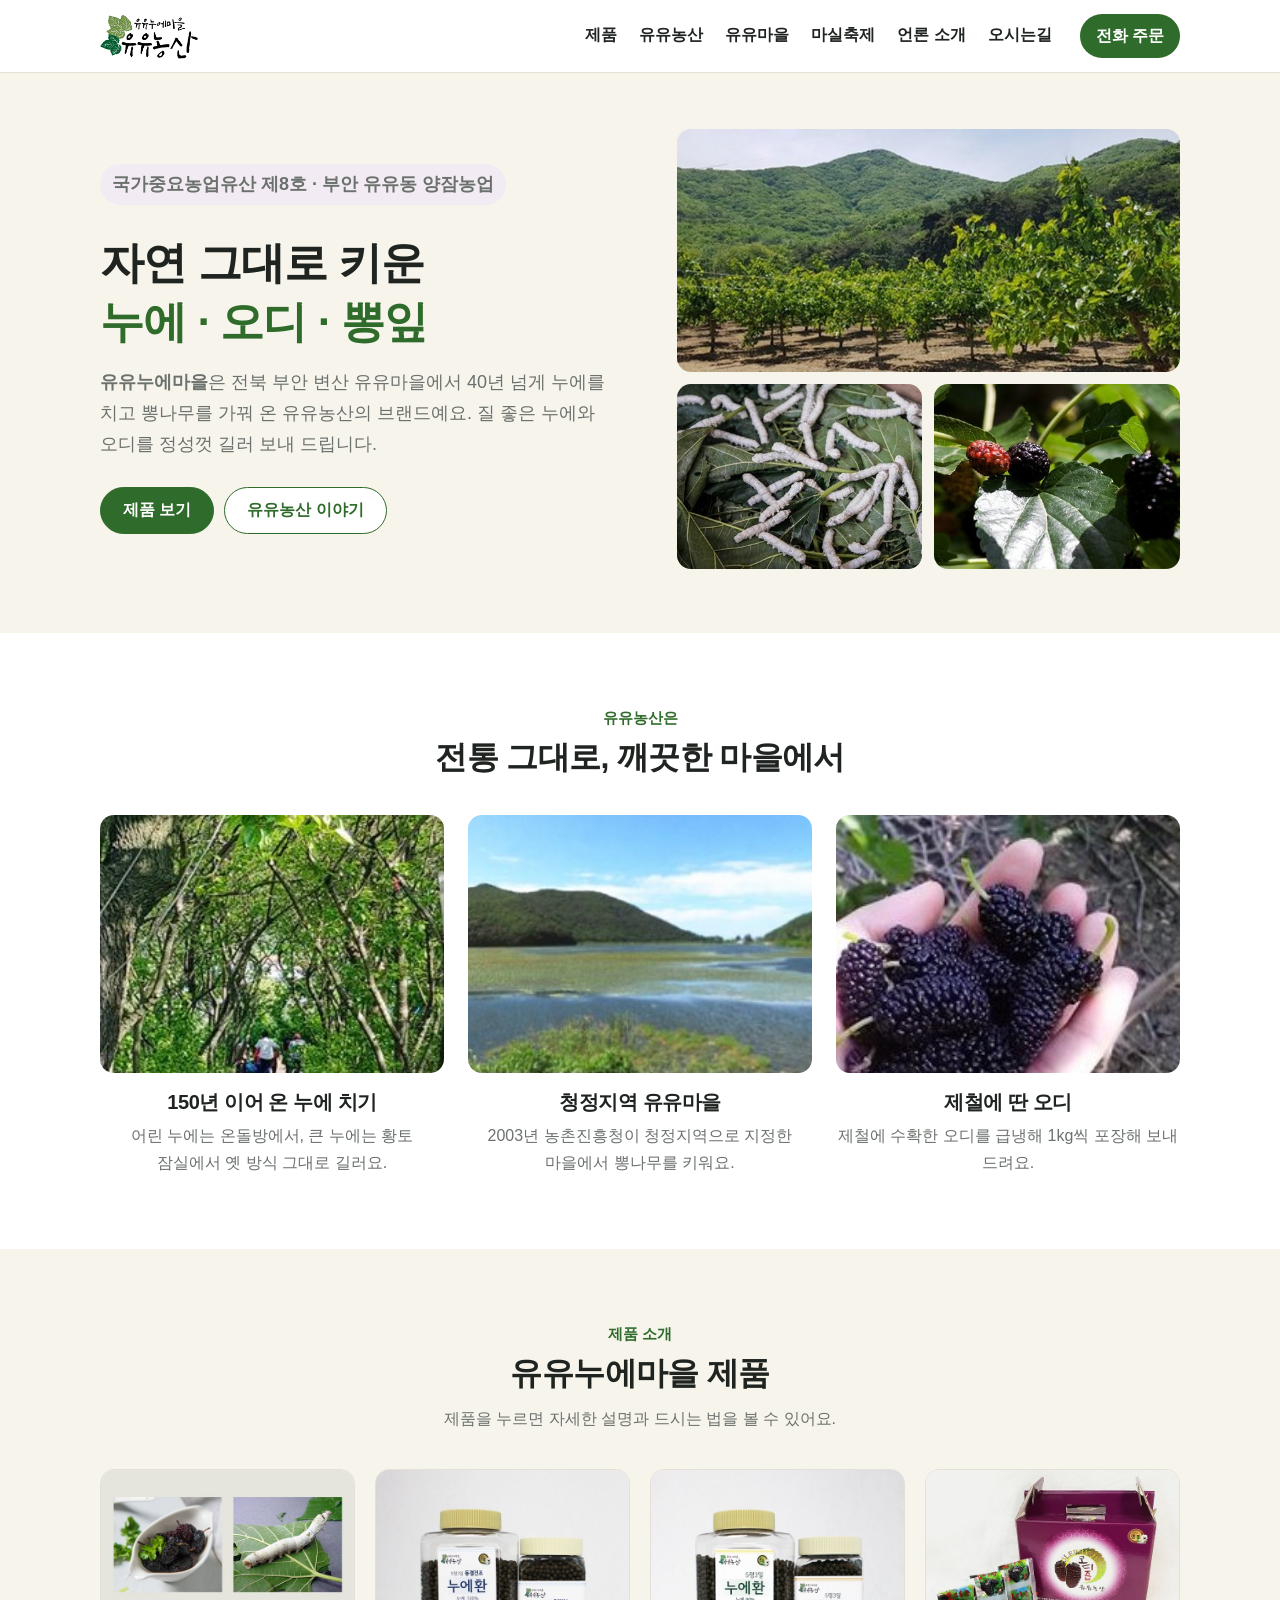
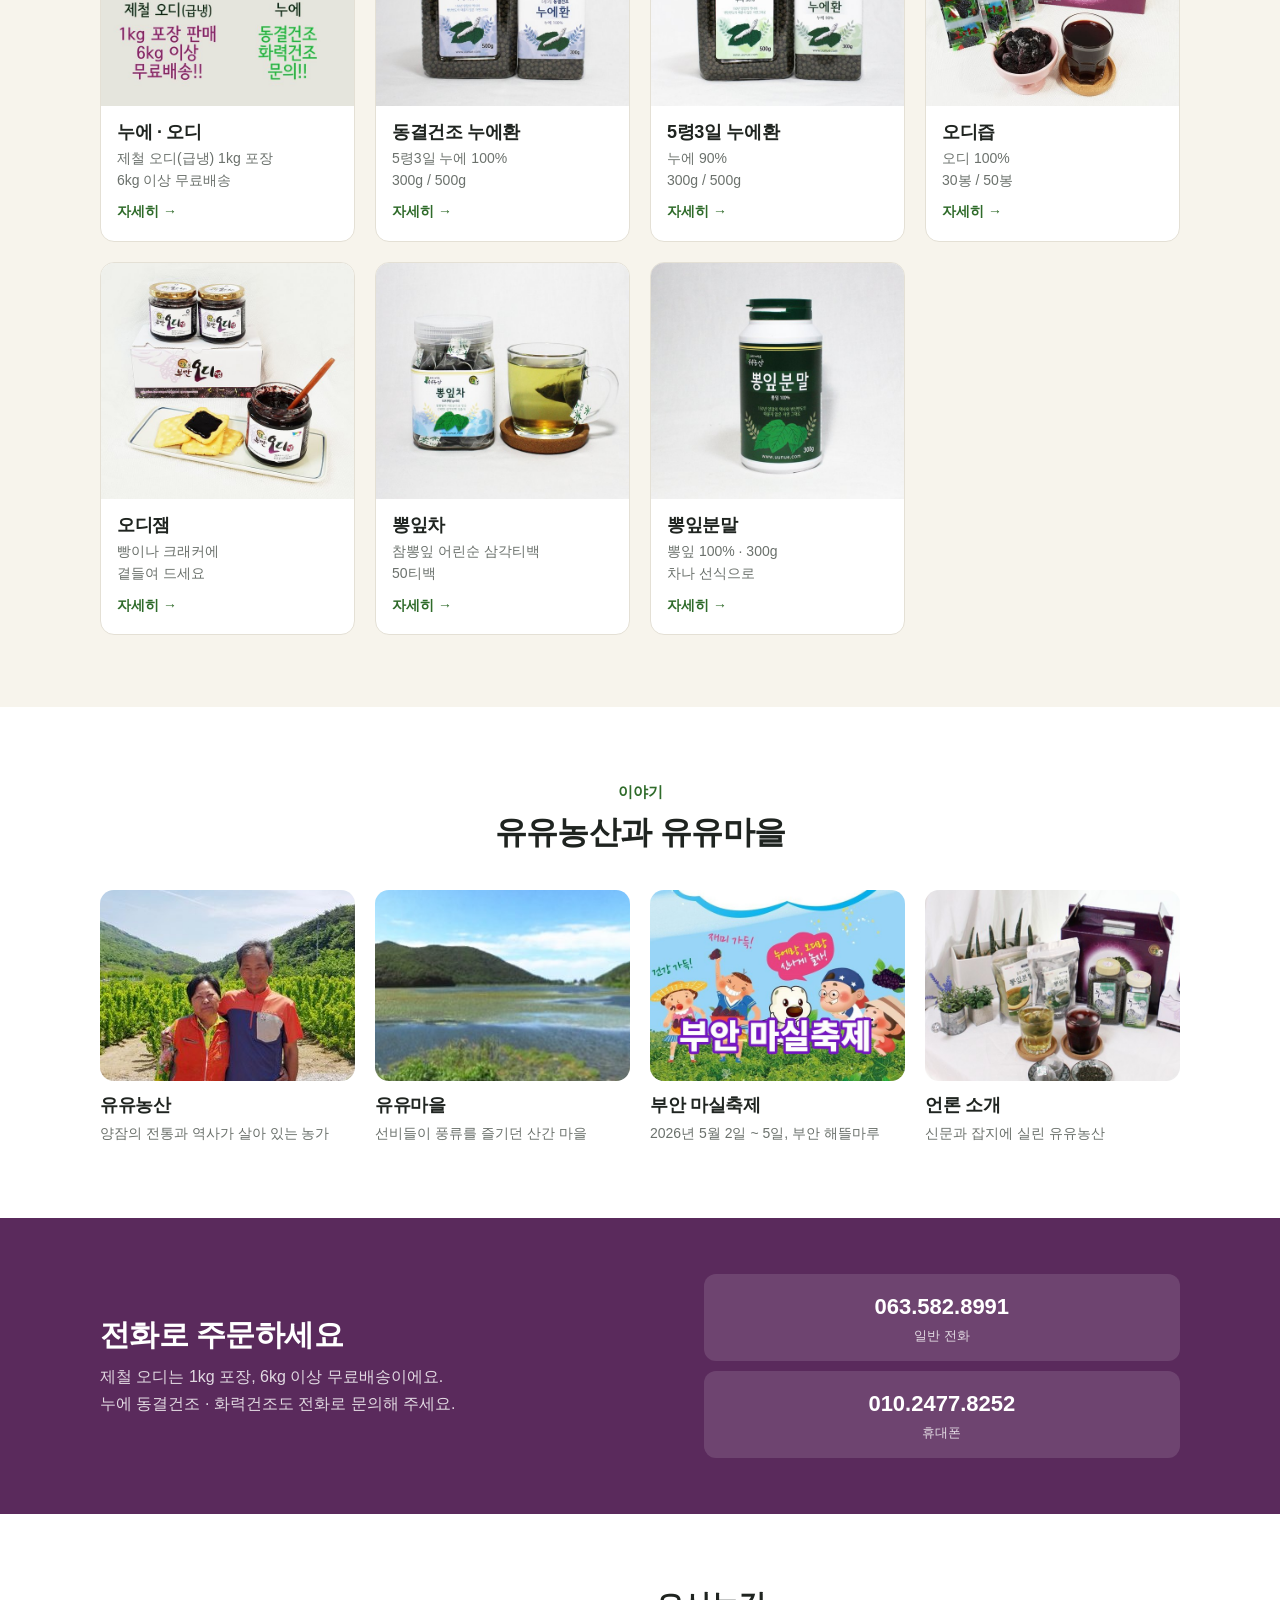
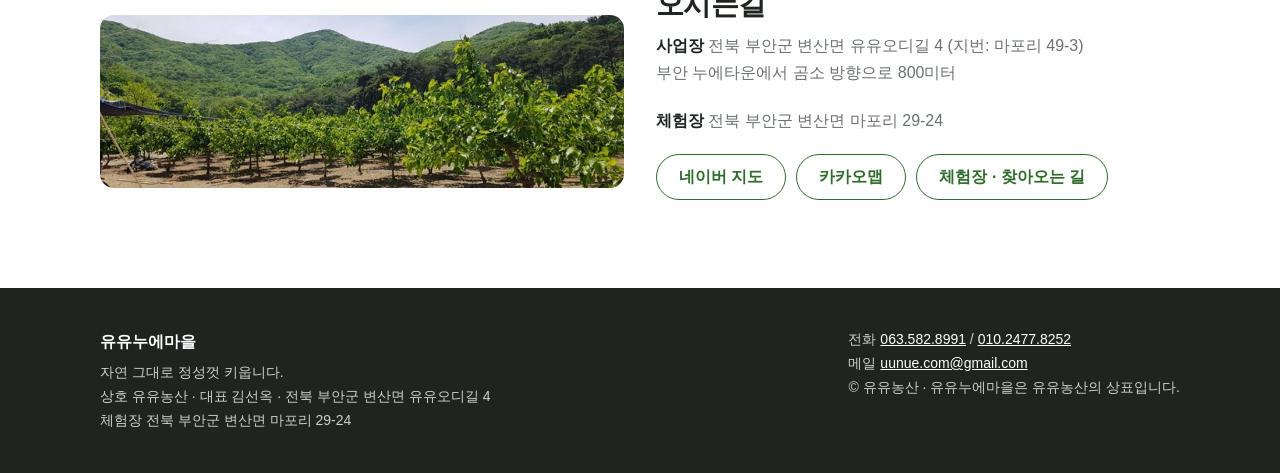
==== commit f4eb110a: "사이트 새 디자인과 이름 정리, 체험장 주소, 새 약도 - 첫 화면과 모든 하위 페이지를 공통 스타일(site.css)로 새로 디자인, jQuery와 옛 테마 파일 정리 - 소개 " ====
--- a/index.html
+++ b/index.html
@@ -1,262 +1,145 @@
 <!DOCTYPE html>
-<!-- saved from url=(0017)http://uunue.com/ -->
-<html lang="ko-KR"><head><meta http-equiv="Content-Type" content="text/html; charset=UTF-8">
+<html lang="ko-KR">
+<head>
+<meta charset="UTF-8">
+<meta name="viewport" content="width=device-width, initial-scale=1.0">
+<title>유유누에마을 – 자연 그대로 키운 누에 · 오디 · 뽕잎</title>
+<meta name="description" content="유유누에마을은 전북 부안 변산 유유마을에서 전통 방식으로 누에를 치고 뽕나무를 가꾸는 유유농산의 브랜드입니다. 누에환, 오디, 오디즙, 오디잼, 뽕잎차, 뽕잎분말.">
+<link rel="icon" href="./_wp/cropped-nue-32x32.png" sizes="32x32">
+<link rel="apple-touch-icon" href="./_wp/cropped-nue-32x32.png">
+<link rel="stylesheet" href="./_files/site.css">
+</head>
+<body>
+<header class="site-header">
+  <div class="wrap">
+    <a class="logo" href="./"><img src="./_files/logo1.png" alt="유유누에마을" width="98" height="52"></a>
+    <nav class="site-nav"><a href="./#products">제품</a><a href="./pages/about-farm.html">유유농산</a><a href="./pages/about-village.html">유유마을</a><a href="./pages/festival-2026.html">마실축제</a><a href="./pages/news.html">언론 소개</a><a href="./pages/location.html">오시는길</a></nav>
+    <a class="call" href="tel:0635828991">전화 주문</a>
+  </div>
+</header>
 
-<meta name="SKYPE_TOOLBAR" content="SKYPE_TOOLBAR_PARSER_COMPATIBLE">
-<meta name="viewport" content="width=device-width">
-<title>유유누에마을 , 유유농산 – 유유누에마을은 뽕나무, 오디, 오디 체험,  전통방식의 누에 사육까지 양잠농업의 역사를 보여주고 지켜가고 있습니다.</title>
+<section class="hero">
+  <div class="wrap">
+    <div>
+      <p class="badge">국가중요농업유산 제8호 · 부안 유유동 양잠농업</p>
+      <h1>자연 그대로 키운<br><em>누에 · 오디 · 뽕잎</em></h1>
+      <p><strong>유유누에마을</strong>은 전북 부안 변산 유유마을에서 40년 넘게 누에를 치고 뽕나무를 가꿔 온 유유농산의 브랜드예요. 질 좋은 누에와 오디를 정성껏 길러 보내 드립니다.</p>
+      <div class="actions">
+        <a class="btn solid" href="#products">제품 보기</a>
+        <a class="btn" href="./pages/about-farm.html">유유농산 이야기</a>
+      </div>
+    </div>
+    <div class="mosaic">
+      <img class="big" src="./_files/photo/field.jpg" alt="산자락 아래 펼쳐진 유유농산 뽕밭" width="900" height="298">
+      <img class="small" src="./_files/photo/silkworm.jpg" alt="뽕잎을 먹는 누에" width="450" height="278">
+      <img class="small" src="./_files/photo/mulberry.jpg" alt="뽕나무에 열린 오디" width="446" height="278">
+    </div>
+  </div>
+</section>
 
+<section class="section">
+  <div class="wrap">
+    <div class="section-head">
+      <p class="kicker">유유농산은</p>
+      <h2>전통 그대로, 깨끗한 마을에서</h2>
+    </div>
+    <div class="features">
+      <div class="feature">
+        <img src="./_files/photo/tunnel.jpg" alt="뽕나무 그늘 길" width="250" height="226" loading="lazy">
+        <h3>150년 이어 온 누에 치기</h3>
+        <p>어린 누에는 온돌방에서, 큰 누에는 황토 잠실에서 옛 방식 그대로 길러요.</p>
+      </div>
+      <div class="feature">
+        <img src="./_files/photo/lake.jpg" alt="유유마을 저수지와 산" width="900" height="215" loading="lazy">
+        <h3>청정지역 유유마을</h3>
+        <p>2003년 농촌진흥청이 청정지역으로 지정한 마을에서 뽕나무를 키워요.</p>
+      </div>
+      <div class="feature">
+        <img src="./_files/photo/odi-hand.jpg" alt="손에 가득 담은 오디" width="206" height="226" loading="lazy">
+        <h3>제철에 딴 오디</h3>
+        <p>제철에 수확한 오디를 급냉해 1kg씩 포장해 보내 드려요.</p>
+      </div>
+    </div>
+  </div>
+</section>
 
-<link rel="stylesheet" id="skt_design_agency-gfonts-oswald-css" href="./_files/gfont-oswald.css" type="text/css" media="all">
-<link rel="stylesheet" id="skt_design_agency-gfonts-body-css" href="./_files/gfont-ptsans.css" type="text/css" media="all">
-<link rel="stylesheet" id="skt_design_agency-gfonts-logo-css" href="./_files/gfont-pacifico.css" type="text/css" media="all">
-<link rel="stylesheet" id="skt_design_agency-basic-style-css" href="./_files/style.css" type="text/css" media="all">
-<link rel="stylesheet" id="skt_design_agency-base-style-css" href="./_files/style_base.css" type="text/css" media="all">
-<link rel="stylesheet" id="skt_design_agency-nivo-style-css" href="./_files/nivo-slider.css" type="text/css" media="all">
-<link rel="stylesheet" id="skt_design_agency-font-awesome-style-css" href="./_files/font-awesome.min.css" type="text/css" media="all">
-<link rel="stylesheet" id="skt_design_agency-responsive-style-css" href="./_files/theme-responsive.css" type="text/css" media="all">
-<script type="text/javascript" src="./_files/jquery.js"></script>
-<script type="text/javascript" src="./_files/jquery-migrate.min.js"></script>
-<script type="text/javascript" src="./_files/jquery.nivo.slider.js"></script>
-<script type="text/javascript" src="./_files/site.js"></script>
-<meta name="viewport" content="width=device-width, initial-scale=1.0">
+<section class="section alt" id="products">
+  <div class="wrap">
+    <div class="section-head">
+      <p class="kicker">제품 소개</p>
+      <h2>유유누에마을 제품</h2>
+      <p>제품을 누르면 자세한 설명과 드시는 법을 볼 수 있어요.</p>
+    </div>
+    <div class="products">
+      <a class="product" href="./products/nue-odi.html"><img src="./_files/thumb/nue-odi.jpg" alt="제철 오디와 누에" width="600" height="560" loading="lazy"><div class="body"><h3>누에 · 오디</h3><p>제철 오디(급냉) 1kg 포장<br>6kg 이상 무료배송</p><p class="more">자세히 →</p></div></a>
+      <a class="product" href="./products/freeze-nuehwan.html"><img src="./_files/thumb/freeze-nuehwan.jpg" alt="동결건조 누에환" width="600" height="560" loading="lazy"><div class="body"><h3>동결건조 누에환</h3><p>5령3일 누에 100%<br>300g / 500g</p><p class="more">자세히 →</p></div></a>
+      <a class="product" href="./products/nuehwan.html"><img src="./_files/thumb/nuehwan.jpg" alt="5령3일 누에환" width="600" height="560" loading="lazy"><div class="body"><h3>5령3일 누에환</h3><p>누에 90%<br>300g / 500g</p><p class="more">자세히 →</p></div></a>
+      <a class="product" href="./products/odi-juice.html"><img src="./_files/thumb/odi-juice.jpg" alt="오디즙" width="600" height="560" loading="lazy"><div class="body"><h3>오디즙</h3><p>오디 100%<br>30봉 / 50봉</p><p class="more">자세히 →</p></div></a>
+      <a class="product" href="./products/odi-jam.html"><img src="./_files/thumb/odi-jam.jpg" alt="오디잼" width="600" height="560" loading="lazy"><div class="body"><h3>오디잼</h3><p>빵이나 크래커에<br>곁들여 드세요</p><p class="more">자세히 →</p></div></a>
+      <a class="product" href="./products/ppong-tea.html"><img src="./_files/thumb/ppong-tea.jpg" alt="뽕잎차" width="600" height="560" loading="lazy"><div class="body"><h3>뽕잎차</h3><p>참뽕잎 어린순 삼각티백<br>50티백</p><p class="more">자세히 →</p></div></a>
+      <a class="product" href="./products/ppong-powder.html"><img src="./_files/thumb/ppong-powder.jpg" alt="뽕잎분말" width="600" height="560" loading="lazy"><div class="body"><h3>뽕잎분말</h3><p>뽕잎 100% · 300g<br>차나 선식으로</p><p class="more">자세히 →</p></div></a>
+    </div>
+  </div>
+</section>
 
-    	
-    	
-<style>body, .price-table{font-family:'PT Sans', sans-serif; color:#444444; font-size:14px; }.header .header-inner .logo h1, .header .header-inner .logo a {font-family:Pacifico;color:#353535;font-size:35px}.header span.tagline{font-family:PT Sans;color:#353535;font-size:13px}.signin_wrap{font-family:Oswald;color:#636262;font-size:18px;}.chartbox p{font-family:Oswald;color:#000000;font-size:18px;}.header .header-inner .nav ul{font-family:'Oswald', sans-serif;font-size:16px}.header .header-inner .nav ul li a, .header .header-inner .nav ul li.current_page_item ul li a{color:#3f3f3f;}.header .header-inner .nav ul li a:hover, .header .header-inner .nav ul li.current_page_item a, .header .header-inner .nav ul li.current_page_item ul li a:hover, .header .header-inner .nav ul li.current-menu-ancestor a.parent{ color:#59d600;}h2.section_title{font-family:'Oswald', sans-serif; color:#000000; font-size:32px; }h2.section_title span{ border-color:#3e3e3e;}h1.entry-title, h1.page-title, .blog-post-repeat .postmeta, .testimonial-all{border-color:#e8e8e8}a, .tabs-wrapper ul.tabs li a, .slide_toggle a, .threebox a.read-more{color:#000000;}a:hover, .tabs-wrapper ul.tabs li a:hover, .slide_toggle a:hover, .threebox:hover a.read-more{color:#59d600;}.footer h5{color:#ffffff; font-size:18px; font-family:Oswald; }.footer{color:#ffffff;}.copyright-txt{color:#ffffff}.header, .header .header-inner .nav ul li:hover > ul{background-color:#ffffff;}.header{-webkit-box-shadow:0 10px 6px -6px 1;}.header{-moz-box-shadow:0 10px 6px -6px 1;}.ourclasses_col, .ourclasses_col:hover a.rdmore{background:#ffffff;}.ourclasses_col:hover, .news a.linkreadmore:hover, .wrap_two a.linkreadmore{background:#01c6d9;}.ourclasses_col:hover h4, .ourclasses_col:hover .day_time, .wrap_two a.linkreadmore{color:#ffffff;}.ourclasses_col a.rdmore, .news a.linkreadmore, .wrap_two a.linkreadmore{border-color:#01c6d9;}.social-icons a{color:#ffffff; background:#545556;}.social-icons a:hover{color:#ffffff; background:#81d742; }.wpcf7-form input[type=submit], .button, #commentform input#submit, input.search-submit, .post-password-form input[type=submit], p.read-more a, .accordion-box h2:before, .pagination ul li span, .pagination ul li a{background-color:#323232; color:#ffffff; border-bottom:4px solid #292929; }.wpcf7-form input[type=submit]:hover, .button:hover, #commentform input#submit:hover, input.search-submit:hover, .post-password-form input[type=submit]:hover, p.read-more a:hover, .pagination ul li .current, .pagination ul li a:hover{background-color:#01c6d9; color:#ffffff; border-bottom:4px solid #1898c2;}.searchbox-icon, .searchbox-submit, #sidebar .woocommerce-product-search input[type=submit]{background-color:#5cd606; }.photobooth .filter-gallery ul li.current a{border-bottom:3px solid #01c6d9; }.wrap_one .fa {color:#5cd606; }.btnfeatures { color:#ffffff; border:1px solid #ffffff; }.btnfeatures:hover { color:#ff6565; border:1px solid #ff6565; }h3.widget-title{background-color:#01c6d9; color:#ffffff;}#footer-wrapper{background-color:#323232; }.footer ul li a{color:#ffffff; }.footer ul li a:hover, .footer ul li.current_page_item a{color:#59d600; }.copyright-wrapper{background-color:#292929;}.photobooth .gallery ul li:hover{ background:#060505; z-index:999; background:#060505; }.nivo-directionNav a{background:#6fd626;}.nivo-controlNav a{background-color:#ffffff}.nivo-controlNav a.active{background-color:#beeaa6}#sidebar ul li{border-bottom:1px dashed #d0cfcf}#sidebar ul li a{color:#3b3b3b;}#sidebar ul li a:hover{color:#59d600; }.slide_info h2{font-family:Oswald;color:#353535;font-size:50px;}.slide_info p{font-family:Oswald;color:#636262;font-size:16px;} {background-color:; color:#ffffff; border-bottom:4px solid #beeaa6; }.slide_info a.sldbutton {background-color:; color:#6fd626; border-color: #beeaa6; }.copyright-wrapper a, .footer .phone-no a:hover{ color: #59d600; }.copyright-wrapper a:hover, .footer .phone-no a, .copyright-wrapper{ color: #ffffff; }.recent-post{ border-color: #4b4d51; }.recent-post h6{ color: #ffffff; font-size: 13px; }.recent-post h6:hover{ color: #59d600; }iframe{ border:1px solid #e5e5e4; }aside.widget{ background-color:#f9f9f9; }.view-all-btn a{ border:1px solid #454545; border-left:5px solid #454545; }.view-all-btn a:hover{ border-color:#299100; }.toggle a{ background-color:#119300; }.signin_wrap .phno .fa{ color:#59d600; }#wrapone, #wrapsecond, #ourclient{border-bottom:1px solid #eaeaea; }.site-main #testimonials{ background: #716E6E; }#testimonials ul li .tm_description{color: #ffffff; }#testimonials ul li h3{ color: #ffffff; }#testimonials ul li h6{ color: #59d600; }ol.nav-numbers li a{background-color: #ffffff;}ol.nav-numbers li.active a{background-color: #01c6d9;}@media screen and (max-width: 1169px){.header .header-inner .nav{background-color: #ffffff;}}h1{font-family:Oswald;}h1{font-size:36px;}section h2 span{color:1;}h1{font-family:Oswald; font-size:36px; color:#000000;}h2{font-family:Oswald; font-size:18px; color:#000000;}h3{font-family:Oswald;font-size:23px;color:#000000;}h4{font-family:Oswald;font-size:18px;color:#000000;}h5{font-family:Oswald;font-size:17px; color:#000000;}h6{font-family:PT Sans; font-size:16px; color:#000000;}.header .header-inner .logo img{height:100px;}#sidebar .price_slider_wrapper .ui-widget-content{background-color:#cccccc;}#sidebar .ui-slider .ui-slider-handle{background-color:#282828;}#sidebar .ui-slider .ui-slider-range{background-color:#01c6d9;}</style>	
-	<link rel="icon" href="./_wp/cropped-nue-32x32.png" sizes="32x32">
-<link rel="apple-touch-icon-precomposed" href="./_wp/cropped-nue-32x32.png">
-<style id="kirki-inline-styles"></style></head>
+<section class="section">
+  <div class="wrap">
+    <div class="section-head">
+      <p class="kicker">이야기</p>
+      <h2>유유농산과 유유마을</h2>
+    </div>
+    <div class="stories">
+      <a class="story" href="./pages/about-farm.html"><img src="./_files/photo/couple.jpg" alt="뽕밭 앞의 이계인 · 김선옥 대표" width="322" height="322" loading="lazy"><h3>유유농산</h3><p>양잠의 전통과 역사가 살아 있는 농가</p></a>
+      <a class="story" href="./pages/about-village.html"><img src="./_files/photo/lake.jpg" alt="유유마을 풍경" width="900" height="215" loading="lazy"><h3>유유마을</h3><p>선비들이 풍류를 즐기던 산간 마을</p></a>
+      <a class="story" href="./pages/festival-2026.html"><img src="./_files/photo/festival-card.jpg" alt="부안 마실축제" width="600" height="450" loading="lazy"><h3>부안 마실축제</h3><p>2026년 5월 2일 ~ 5일, 부안 해뜰마루</p></a>
+      <a class="story" href="./pages/news.html"><img src="./_files/photo/giftset.jpg" alt="유유누에마을 제품 선물 세트" width="560" height="500" loading="lazy"><h3>언론 소개</h3><p>신문과 잡지에 실린 유유농산</p></a>
+    </div>
+  </div>
+</section>
 
-<body class="home page-template page-template-full-width page-template-full-width-php page page-id-496 woocommerce">
-<div class="header">
-  
-        <div class="header-inner">
-                <div class="logo">
-                        <a href="./">
-                                                           <img src="./_files/logo1.png">
-                                                        <span class="tagline">유유누에마을은 뽕나무, 오디, 오디 체험,  전통방식의 누에 사육까지 양잠농업의 역사를 보여주고 지켜가고 있습니다.</span>
-                        </a>
-                 </div><!-- logo -->  
+<section class="order">
+  <div class="wrap">
+    <div>
+      <h2>전화로 주문하세요</h2>
+      <p>제철 오디는 1kg 포장, 6kg 이상 무료배송이에요.<br>누에 동결건조 · 화력건조도 전화로 문의해 주세요.</p>
+    </div>
+    <div class="tels">
+      <a href="tel:0635828991">063.582.8991<small>일반 전화</small></a>
+      <a href="tel:01024778252">010.2477.8252<small>휴대폰</small></a>
+    </div>
+  </div>
+</section>
 
-<div class="header-right">
+<section class="section">
+  <div class="wrap visit">
+    <img src="./_files/photo/field.jpg" alt="유유농산 뽕밭" width="900" height="298" loading="lazy">
+    <div>
+      <h2>오시는길</h2>
+      <p class="addr"><strong>사업장</strong> 전북 부안군 변산면 유유오디길 4 (지번: 마포리 49-3)<br>부안 누에타운에서 곰소 방향으로 800미터</p>
+      <p class="addr"><strong>체험장</strong> 전북 부안군 변산면 마포리 29-24</p>
+      <p class="maps">
+        <a href="https://map.naver.com/p/search/%EC%A0%84%EB%B6%81%20%EB%B6%80%EC%95%88%EA%B5%B0%20%EB%B3%80%EC%82%B0%EB%A9%B4%20%EC%9C%A0%EC%9C%A0%EC%98%A4%EB%94%94%EA%B8%B8%204" target="_blank" rel="noopener">네이버 지도</a>
+        <a href="https://map.kakao.com/?q=%EC%A0%84%EB%B6%81%20%EB%B6%80%EC%95%88%EA%B5%B0%20%EB%B3%80%EC%82%B0%EB%A9%B4%20%EC%9C%A0%EC%9C%A0%EC%98%A4%EB%94%94%EA%B8%B8%204" target="_blank" rel="noopener">카카오맵</a>
+        <a href="./pages/location.html">체험장 · 찾아오는 길</a>
+      </p>
+    </div>
+  </div>
+</section>
 
-<div class="signin_wrap">
-         <span class="phno"><i class="fa fa-mobile"></i> 　063.582.8991 / 010.2477.8252</span>
-    </div><!--end signin_wrap-->
-
-
- <div class="clear"></div>               
-                <div class="toggle">
-                <a class="toggleMenu" href="#" style="display: block;">Menu</a>
-                </div><!-- toggle -->
-                <div class="nav" style="display: none;">                   
-                    <div class="menu-%eb%a9%94%eb%89%b41-container"><ul id="menu-%eb%a9%94%eb%89%b41" class="menu"><li id="menu-item-512" class="menu-item menu-item-type-post_type menu-item-object-page menu-item-home current-menu-item page_item page-item-496 current_page_item menu-item-512"><a href="./">제품소개</a></li>
-<li id="menu-item-188" class="menu-item menu-item-type-post_type menu-item-object-page menu-item-has-children menu-item-188"><a href="./pages/about-farm.html" class="parent">유유농산</a>
-<ul class="sub-menu">
-	<li id="menu-item-582" class="menu-item menu-item-type-post_type menu-item-object-page menu-item-582"><a href="./pages/about-village.html">유유마을을 소개합니다</a></li>
-	<li id="menu-item-583" class="menu-item menu-item-type-post_type menu-item-object-page menu-item-583"><a href="./pages/festival.html">2022 부안마실축제_유유마을편</a></li>
-	<li id="menu-item-584" class="menu-item menu-item-type-custom menu-item-object-custom menu-item-584"><a href="./pages/festival-2026.html">2026 부안 마실 축제</a></li>
-	<li id="menu-item-585" class="menu-item menu-item-type-custom menu-item-object-custom menu-item-585"><a href="./pages/news.html">언론에 소개된 유유농산</a></li>
-</ul>
-</li>
-<li id="menu-item-104" class="menu-item menu-item-type-post_type menu-item-object-page menu-item-104"><a href="./pages/location.html">오시는길</a></li>
-</ul></div>                </div><!-- nav --><div class="clear"></div>
-</div>
-                <div class="clear"></div>
-                    </div><!-- header-inner -->
-</div><!-- header -->
-
-
-	    
-    <div class="slider-main">
-                       <div id="slider" class="nivoSlider">
-                <img src="./_files/7_slide.png" alt="" title="#slidecaption1">
-                <img src="./_files/8_slide.png" alt="" title="#slidecaption2">
-                <img src="./_files/3_slide.png" alt="" title="#slidecaption3">
-                <img src="./_files/slider.png" alt="" title="#slidecaption4">
-                </div>
-                
-                                     <div id="slidecaption1" class="nivo-html-caption">
-                    <div class="slide_info">
-                                                 						                        
-                          
-
-                    </div>
-                    </div>                    <div id="slidecaption2" class="nivo-html-caption">
-                    <div class="slide_info">
-                                                 						                        
-                          
-
-                    </div>
-                    </div>                    <div id="slidecaption3" class="nivo-html-caption">
-                    <div class="slide_info">
-                                                 						                        
-                          
-
-                    </div>
-                    </div>                    <div id="slidecaption4" class="nivo-html-caption">
-                    <div class="slide_info">
-                                                 						                        
-                          
-
-                    </div>
-                    </div>                
-                </div>
-                <div class="clear"></div>        
-    <!-- slider -->
- 
-        
-	  
-    
-    
-<div id="wrapTwo" style="display:none">
-        <div class="container">
-            <div class="wrap_two">
-                             <h2 class="section_title">About Us  <span></span></h2>
-                <p>Lorem ipsum dolor sit amet, consectetur adipiscing elit. Donec eu nibh quam. Sed feugiat justo neque, ac dapibus lacus eleifend ut. Sed <br>feugiat suscipit lectus, fermentum dignissim lacus efficitur at. Mauris non tincidunt urna,</p>
-                         </div><!-- .wrap_two-->
-            <div class="clear"></div>
-        </div><!-- .container -->
-</div><!-- #wrapOne -->
-
-
-
-<div id="wrapOne">
-    <div class="container">
-        <div class="services-wrap">
-         
-                    <div class="three_column three_column ">
-                                                         		<div class="page_column_thumb"><a href="./pages/festival-2026.html"><img alt="부안 마실축제" src="./_files/main-festival.jpg"></a></div>
-                                       <a href="./pages/festival-2026.html"><h4>부안 마실축제</h4></a>
-                 	<p>2026년 5월 2일 ~ 5일, 부안 해뜰마루</p>
-                   </div>
-              
-                    <div class="three_column three_column ">
-                                                         		<div class="page_column_thumb"><a href="./pages/about-farm.html"><img alt="유유농산" src="./_files/메인_유유농산.png"></a></div>
-                                       <a href="./pages/about-farm.html"><h4>유유농산</h4></a>
-                 	<p></p>
-                   </div>
-              
-                    <div class="three_column three_column last_column">
-                                                         		<div class="page_column_thumb"><a href="./pages/about-village.html"><img alt="유유마을" src="./_files/메인_마을.png"></a></div>
-                                       <a href="./pages/about-village.html"><h4>유유마을을 소개합니다</h4></a>
-                 	<p></p>
-                   </div>
-                     
-        
-        </div><!-- .services-wrap-->
-    <div class="clear"></div>
-    </div><!-- .container -->
-</div><!-- #wrapOne -->
-
-
-
-<div class="content-area">
-    <div class="middle-align">
-        <div class="site-main sitefull">
-							
-<article id="post-496" class="post-496 page type-page status-publish hentry">
-	<header class="entry-header">
-		<h1 class="entry-title">제품소개</h1>
-	</header><!-- .entry-header -->
-
-	<div class="entry-content">
-		<p style="text-align: center;"></p><div class="photobooth"><div class="gallery"><ul class="clean" id="portfolio"><li class="slikworm %ec%98%a4%eb%94%94">
-						<span class="hoverbutton">　자세히　</span>
-						<strong>누에 오디</strong>
-						<p></p>
-						
-						<a href="./products/nue-odi.html"><img src="./_files/0_1_누에오디.png"></a>
-				   </li><li class="slikworm">
-						<span class="hoverbutton">　자세히　</span>
-						<strong>동결건조 누에환</strong>
-						<p>동결건조 누에환 300g / 500g</p>
-						
-						<a href="./products/freeze-nuehwan.html"><img src="./_files/동결누에환.png"></a>
-				   </li><li class="slikworm" style="margin-right:0">
-						<span class="hoverbutton">　자세히　</span>
-						<strong>5령3일 누에환</strong>
-						<p>5령3일 누에환 300g&nbsp; / 500g</p>
-						
-						<a href="./products/nuehwan.html"><img src="./_files/화력누에환.png"></a>
-				   </li><div class="clear"></div><li class="%ec%98%a4%eb%94%94">
-						<span class="hoverbutton">　자세히　</span>
-						<strong>오디즙</strong>
-						<p>오디즙 30봉&nbsp; / 50봉 100%</p>
-						
-						<a href="./products/odi-juice.html"><img src="./_files/0_1_오디즙.png"></a>
-				   </li><li class="%ec%98%a4%eb%94%94">
-						<span class="hoverbutton">　자세히　</span>
-						<strong>오디잼</strong>
-						<p>오디잼 빵 또는 크래커에 곁들이거나</p>
-						
-						<a href="./products/odi-jam.html"><img src="./_files/0_1_오디잼.png"></a>
-				   </li><li class="%eb%bd%95%ec%9e%8e" style="margin-right:0">
-						<span class="hoverbutton">　자세히　</span>
-						<strong>뽕잎차</strong>
-						<p>뽕잎차 &nbsp; 참뽕잎의 어린순으로만 건조시킨</p>
-						
-						<a href="./products/ppong-tea.html"><img src="./_files/차.png"></a>
-				   </li><div class="clear"></div><li class="%eb%bd%95%ec%9e%8e">
-						<span class="hoverbutton">　자세히　</span>
-						<strong>뽕잎분말</strong>
-						<p>뽕잎분말 &nbsp; 차로 음용하시거나 선식에</p>
-						
-						<a href="./products/ppong-powder.html"><img src="./_files/분말.png"></a>
-				   </li></ul></div><div class="clear"></div></div>
-			</div><!-- .entry-content -->
-	</article><!-- #post-## -->							        </div>
-        <div class="clear"></div>
+<footer class="site-footer">
+  <div class="wrap">
+    <div>
+      <strong>유유누에마을</strong>
+      <p>자연 그대로 정성껏 키웁니다.</p>
+      <p>상호 유유농산 · 대표 김선옥 · 전북 부안군 변산면 유유오디길 4</p>
+      <p>체험장 전북 부안군 변산면 마포리 29-24</p>
     </div>
-</div>
-
-<div id="footer-wrapper">
-	
-    
-    <div class="container">
-		<div class="footer">   
-
-
-<div class="cols-2">    
-            
-        	  
-             <div class="widget-column-1">            	
-               <h5>유유누에마을 유유농산</h5>
-               <p>대표_김선옥</p> 
-<p>자연 그대로 정성껏 키웁니다.</p>
-<p>언제나 고객 여러분께서 후회없는 선택이 되도록 고객님의 작은 소리에도 귀 기울이며 노력하겠습니다.</p>
-                 <div class="clear"></div>    
-              </div>                  
-			
-                          <div class="widget-column-3">                
-				<h5>오시는 길</h5>
-                <p class="parastyle">전북 부안군 변산면 유유오디길 4<br>
-                  (지번)전북 부안군 변산면 마포리 49-3</p>
-                <div class="phone-no">
-                	<p>                		Phone: 　063.582.8991 / 010.2477.8252                    <br>
-                                        E-mail: <a href="mailto:uunue.com@gmail.com"> uunue.com@gmail.com</a>
-                    <br>
-                                        Website:<a href="./"> https://uunue.com</a>
-                    </p>
-                </div>   
-                
-                <div class="clear"></div>                
-               </div>
-                        
-    <div class="clear"></div>
-  </div><!--end .cols-2-->  
-  
- 
-		</div><!--end .footer-->
-    </div><!--end .container-->
-        
-        <div class="copyright-wrapper">
-        	<div class="container">
-            	<div class="copyright-txt">© Copyright lee2Soft 2018 All Rights Reserved </div>
-				<div class="design-by">Design by LeeSY</div></div>
-            <div class="clear"></div>
-        </div>
+    <div>
+      <p>전화 <a href="tel:0635828991">063.582.8991</a> / <a href="tel:01024778252">010.2477.8252</a></p>
+      <p>메일 <a href="mailto:uunue.com@gmail.com">uunue.com@gmail.com</a></p>
+      <p>© 유유농산 · 유유누에마을은 유유농산의 상표입니다.</p>
     </div>
-
-</body></html>+  </div>
+</footer>
+</body>
+</html>
--- a/_files/site.css
+++ b/_files/site.css
@@ -0,0 +1,310 @@
+/* 유유누에마을 유유농산 공통 스타일 */
+:root {
+  --leaf: #2f6b2a;
+  --leaf-soft: #e8f0de;
+  --odi: #5a2a5c;
+  --odi-soft: #f3ebf3;
+  --cream: #f7f4ec;
+  --ink: #1f2420;
+  --text: #3a3f3b;
+  --muted: #6b716c;
+  --line: #e4e0d5;
+  --bg: #ffffff;
+  --radius: 14px;
+  --wrap: 1120px;
+}
+* { box-sizing: border-box; }
+html { scroll-behavior: smooth; }
+body {
+  margin: 0;
+  background: var(--bg);
+  color: var(--text);
+  font-family: "Pretendard", "Apple SD Gothic Neo", "Malgun Gothic", "Noto Sans KR", "Noto Sans CJK KR", sans-serif;
+  font-size: 16px;
+  line-height: 1.7;
+  word-break: keep-all;
+  -webkit-text-size-adjust: 100%;
+}
+img { max-width: 100%; height: auto; display: block; }
+a { color: var(--leaf); }
+h1, h2, h3 { color: var(--ink); line-height: 1.35; letter-spacing: -0.02em; }
+.wrap { max-width: var(--wrap); margin: 0 auto; padding: 0 20px; }
+
+/* 머리말 */
+.site-header {
+  position: sticky;
+  top: 0;
+  z-index: 10;
+  background: rgba(255, 255, 255, 0.96);
+  border-bottom: 1px solid var(--line);
+  backdrop-filter: blur(6px);
+}
+.site-header .wrap {
+  display: flex;
+  align-items: center;
+  gap: 8px 28px;
+  min-height: 72px;
+}
+.site-header .logo img { height: 52px; width: auto; }
+.site-nav { display: flex; gap: 4px 22px; margin-left: auto; }
+.site-nav a {
+  color: var(--ink);
+  text-decoration: none;
+  font-weight: 700;
+  font-size: 16px;
+  padding: 6px 0;
+  border-bottom: 2px solid transparent;
+  white-space: nowrap;
+}
+.site-nav a:hover, .site-nav a[aria-current="page"] { color: var(--leaf); border-bottom-color: var(--leaf); }
+.call {
+  display: inline-flex;
+  align-items: center;
+  gap: 6px;
+  padding: 8px 16px;
+  border-radius: 999px;
+  background: var(--leaf);
+  color: #fff;
+  font-weight: 700;
+  text-decoration: none;
+  white-space: nowrap;
+}
+.call:hover { background: #24561f; }
+
+/* 버튼 */
+.btn, .maps a {
+  display: inline-block;
+  padding: 11px 22px;
+  border-radius: 999px;
+  border: 1.5px solid var(--leaf);
+  color: var(--leaf);
+  background: #fff;
+  font-weight: 700;
+  text-decoration: none;
+  line-height: 1.4;
+}
+.btn:hover, .maps a:hover { background: var(--leaf-soft); }
+.btn.solid { background: var(--leaf); color: #fff; }
+.btn.solid:hover { background: #24561f; }
+.maps { display: flex; gap: 10px; justify-content: center; flex-wrap: wrap; margin: 0 0 16px; }
+
+/* 첫 화면: 큰 소개 */
+.hero { background: var(--cream); padding: 56px 0 64px; }
+.hero .wrap { display: grid; grid-template-columns: 1.05fr 1fr; gap: 48px; align-items: center; }
+.badge {
+  display: inline-block;
+  margin: 0 0 16px;
+  padding: 5px 12px;
+  border-radius: 999px;
+  background: var(--odi-soft);
+  color: var(--odi);
+  font-size: 14px;
+  font-weight: 700;
+}
+.hero h1 { margin: 0 0 16px; font-size: 44px; }
+.hero h1 em { font-style: normal; color: var(--leaf); }
+.hero p { margin: 0 0 28px; font-size: 18px; color: var(--muted); }
+.hero .actions { display: flex; gap: 10px; flex-wrap: wrap; }
+.mosaic { display: grid; grid-template-columns: 1fr 1fr; gap: 12px; }
+.mosaic img { width: 100%; height: 100%; object-fit: cover; border-radius: var(--radius); }
+.mosaic .big { grid-column: 1 / -1; aspect-ratio: 3 / 1.45; }
+.mosaic .small { aspect-ratio: 4 / 3; }
+
+/* 구역 공통 */
+.section { padding: 72px 0; }
+.section.alt { background: var(--cream); }
+.section-head { text-align: center; margin: 0 auto 36px; max-width: 640px; }
+.section-head .kicker { margin: 0 0 6px; color: var(--leaf); font-weight: 700; font-size: 15px; }
+.section-head h2 { margin: 0 0 10px; font-size: 32px; }
+.section-head p { margin: 0; color: var(--muted); }
+
+/* 특징 */
+.features { display: grid; grid-template-columns: repeat(3, 1fr); gap: 24px; }
+.feature { text-align: center; }
+.feature img { width: 100%; aspect-ratio: 4 / 3; object-fit: cover; border-radius: var(--radius); margin-bottom: 16px; }
+.feature h3 { margin: 0 0 6px; font-size: 20px; }
+.feature p { margin: 0; color: var(--muted); }
+
+/* 제품 */
+.products { display: grid; grid-template-columns: repeat(4, 1fr); gap: 20px; }
+.product {
+  display: flex;
+  flex-direction: column;
+  background: #fff;
+  border: 1px solid var(--line);
+  border-radius: var(--radius);
+  overflow: hidden;
+  color: inherit;
+  text-decoration: none;
+  transition: transform .15s ease, box-shadow .15s ease;
+}
+.product:hover { transform: translateY(-3px); box-shadow: 0 10px 24px rgba(31, 36, 32, 0.09); }
+.product img { width: 100%; aspect-ratio: 600 / 560; object-fit: cover; }
+.product .body { padding: 14px 16px 18px; }
+.product h3 { margin: 0 0 4px; font-size: 18px; }
+.product p { margin: 0; color: var(--muted); font-size: 14px; line-height: 1.55; }
+.product .more { margin-top: 10px; color: var(--leaf); font-weight: 700; font-size: 14px; }
+
+/* 이야기 */
+.stories { display: grid; grid-template-columns: repeat(4, 1fr); gap: 20px; }
+.story { color: inherit; text-decoration: none; }
+.story img { width: 100%; aspect-ratio: 4 / 3; object-fit: cover; border-radius: var(--radius); margin-bottom: 12px; transition: opacity .15s ease; }
+.story:hover img { opacity: .88; }
+.story h3 { margin: 0 0 4px; font-size: 18px; }
+.story:hover h3 { color: var(--leaf); }
+.story p { margin: 0; color: var(--muted); font-size: 14px; }
+
+/* 주문 · 문의 띠 */
+.order { background: var(--odi); color: #fff; padding: 56px 0; }
+.order .wrap { display: grid; grid-template-columns: 1.2fr 1fr; gap: 32px; align-items: center; }
+.order h2 { color: #fff; margin: 0 0 8px; font-size: 30px; }
+.order p { margin: 0; color: rgba(255, 255, 255, 0.82); }
+.order .tels { display: grid; gap: 10px; }
+.order .tels a {
+  display: block;
+  padding: 14px 20px;
+  border-radius: 12px;
+  background: rgba(255, 255, 255, 0.12);
+  color: #fff;
+  font-size: 22px;
+  font-weight: 700;
+  text-decoration: none;
+  text-align: center;
+}
+.order .tels a:hover { background: rgba(255, 255, 255, 0.2); }
+.order .tels small { display: block; font-size: 13px; font-weight: 400; opacity: .8; }
+
+/* 오시는 길 요약 */
+.visit { display: grid; grid-template-columns: 1fr 1fr; gap: 32px; align-items: center; }
+.visit img { border-radius: var(--radius); width: 100%; }
+.visit h2 { margin: 0 0 8px; font-size: 28px; }
+.visit .addr { margin: 0 0 20px; color: var(--muted); }
+.visit .maps { justify-content: flex-start; }
+
+/* 사업장 · 체험장 주소 */
+.places { display: grid; grid-template-columns: 1fr 1fr; gap: 16px; text-align: left; }
+.place { padding: 22px 24px 8px; border: 1px solid var(--line); border-radius: var(--radius); }
+.place .tag { display: inline-block; margin: 0 0 6px; padding: 2px 10px; border-radius: 999px; background: var(--leaf-soft); color: var(--leaf); font-size: 13px; font-weight: 700; }
+main.page .place h2 { margin: 0 0 8px; font-size: 20px; }
+.place p { margin: 0 0 14px; }
+.place .maps { justify-content: flex-start; }
+.place .maps a { padding: 8px 16px; font-size: 14px; }
+.visit .addr strong { color: var(--ink); }
+
+/* 약도 */
+.map { margin: 0 auto 8px; border: 1px solid var(--line); border-radius: var(--radius); overflow: hidden; }
+.map svg { display: block; width: 100%; height: auto; font-family: inherit; }
+.map .road { fill: none; stroke: #8b8f86; stroke-width: 8; stroke-linecap: round; stroke-linejoin: round; }
+.map .road.local { stroke: #1f63b0; stroke-width: 6; }
+.map .shield rect { fill: #fff; stroke: #6d7168; stroke-width: 3; }
+.map .shield.local rect { stroke: #1f63b0; }
+.map .shield text { font-size: 16px; font-weight: 700; text-anchor: middle; fill: #3a3f3b; }
+.map .shield.local text { fill: #1f63b0; }
+.map .ic { fill: #1f63b0; stroke: #fff; stroke-width: 4; }
+.map .town { fill: #a3174a; stroke: #fff; stroke-width: 3; }
+.map .cross { fill: #fff; stroke: #a3174a; stroke-width: 3; }
+.map text { paint-order: stroke; stroke: #f4f1e6; stroke-width: 5px; stroke-linejoin: round; }
+.map .place { font-size: 17px; fill: #4a4f4a; }
+.map .place.end { text-anchor: end; }
+.map .place.mid { text-anchor: middle; }
+.map .town-label { font-size: 22px; font-weight: 800; fill: #1f2420; text-anchor: middle; }
+.map .cross-label { font-size: 16px; font-weight: 700; fill: #a3174a; text-anchor: middle; }
+.map .nue { font-size: 17px; font-weight: 700; fill: #1f63b0; }
+.map .park { font-size: 16px; fill: #2f6b2a; opacity: .75; }
+.map .sea { font-size: 20px; fill: #6f8a97; stroke: #dcebf2; letter-spacing: .3em; }
+.map .hw { font-size: 16px; font-weight: 700; fill: #a3174a; stroke: #f4f1e6; letter-spacing: .15em; }
+.map .mark { font-size: 22px; font-weight: 800; fill: #fff; stroke: none; text-anchor: middle; }
+.map .mark-sub { font-size: 15px; font-weight: 700; fill: #a3174a; }
+.routes { max-width: 720px; margin: 20px auto 0; padding: 0; list-style: none; text-align: left; }
+.routes li { padding: 12px 16px; border-bottom: 1px solid var(--line); }
+.routes strong { display: inline-block; min-width: 5.5em; color: var(--leaf); }
+
+/* 꼬리말 */
+.site-footer { background: #1f2420; color: rgba(255, 255, 255, 0.78); padding: 40px 0; font-size: 14px; }
+.site-footer .wrap { display: flex; flex-wrap: wrap; gap: 16px 40px; justify-content: space-between; }
+.site-footer strong { display: block; color: #fff; font-size: 16px; margin-bottom: 6px; }
+.site-footer p { margin: 0; }
+.site-footer a { color: #fff; }
+
+/* 하위 페이지 */
+.page-head { background: var(--cream); padding: 44px 0 36px; text-align: center; }
+.page-head h1 { margin: 0; font-size: 34px; }
+.page-head .lead { margin: 8px auto 0; max-width: 720px; }
+main.page { max-width: 900px; margin: 0 auto; padding: 36px 20px 56px; text-align: center; }
+.lead { margin: 0 0 24px; color: var(--muted); }
+.photo, .desc, .howto { margin: 0 auto 28px; }
+.photo { max-width: min(100%, 560px); }
+.desc { max-width: min(100%, 850px); }
+.howto { max-width: min(100%, 769px); }
+main.page h2 { margin: 44px 0 16px; font-size: 24px; }
+.posters { display: grid; grid-template-columns: repeat(auto-fit, minmax(220px, 1fr)); gap: 16px; }
+.posters figure { margin: 0; }
+.posters img { border-radius: 8px; }
+.posters figcaption { margin-top: 6px; color: var(--muted); font-size: 14px; }
+.info { margin: 0 auto 24px; border-collapse: collapse; text-align: left; max-width: 640px; width: 100%; }
+.info th, .info td { padding: 12px 14px; border-bottom: 1px solid var(--line); vertical-align: top; }
+.info th { width: 7em; color: var(--leaf); white-space: nowrap; }
+.note { color: var(--muted); font-size: 14px; }
+.ask {
+  margin: 40px auto 8px;
+  padding: 18px 20px;
+  max-width: 640px;
+  border-radius: var(--radius);
+  background: var(--leaf-soft);
+  font-size: 18px;
+  font-weight: 700;
+  color: var(--ink);
+}
+.back { margin-top: 20px; }
+.back a { text-decoration: none; font-weight: 700; }
+.news {
+  max-width: 760px;
+  margin: 0 auto 20px;
+  padding: 22px 24px 6px;
+  border: 1px solid var(--line);
+  border-radius: var(--radius);
+  text-align: left;
+}
+.news .src { margin: 0; color: var(--leaf); font-size: 14px; font-weight: 700; }
+main.page .news h2 { margin: 4px 0 12px; font-size: 20px; }
+.news ul { margin: 0 0 16px; padding-left: 20px; }
+.news li + li { margin-top: 6px; }
+.news .maps { justify-content: flex-start; }
+
+/* 화면 폭에 따라 */
+@media (max-width: 980px) {
+  .site-header .wrap { flex-wrap: wrap; padding-top: 8px; }
+  .site-nav { order: 3; width: 100%; margin: 0 -20px; padding: 0 20px 8px; overflow-x: auto; scrollbar-width: none; }
+  .site-nav::-webkit-scrollbar { display: none; }
+  .call { margin-left: auto; }
+  .hero .wrap, .order .wrap, .visit, .places { grid-template-columns: 1fr; }
+  .products, .stories { grid-template-columns: repeat(2, 1fr); }
+}
+@media (max-width: 640px) {
+  body { font-size: 15px; }
+  .site-header { position: static; }
+  .site-header .wrap { min-height: 60px; }
+  .badge { font-size: 13px; }
+  .site-header .logo img { height: 42px; }
+  .site-nav { display: grid; grid-template-columns: repeat(3, 1fr); gap: 0; margin: 0; padding: 0 0 6px; overflow: visible; }
+  .site-nav a { text-align: center; font-size: 15px; padding: 7px 0; }
+  .call { padding: 7px 13px; font-size: 14px; }
+  .hero { padding: 32px 0 40px; }
+  .hero h1 { font-size: 30px; }
+  .hero p { font-size: 16px; }
+  .section { padding: 52px 0; }
+  .section-head h2 { font-size: 26px; }
+  .features { grid-template-columns: 1fr; }
+  .products, .stories { gap: 12px; }
+  .product .body { padding: 10px 12px 14px; }
+  .product h3, .story h3 { font-size: 16px; }
+  .order h2 { font-size: 24px; }
+  .order .tels a { font-size: 20px; }
+  .page-head h1 { font-size: 26px; }
+  .map { margin: 0 -20px 8px; border-radius: 0; border-left: 0; border-right: 0; overflow-x: auto; }
+  .map svg { width: 640px; max-width: none; }
+}
+@media (prefers-reduced-motion: reduce) {
+  html { scroll-behavior: auto; }
+  .product, .story img { transition: none; }
+}
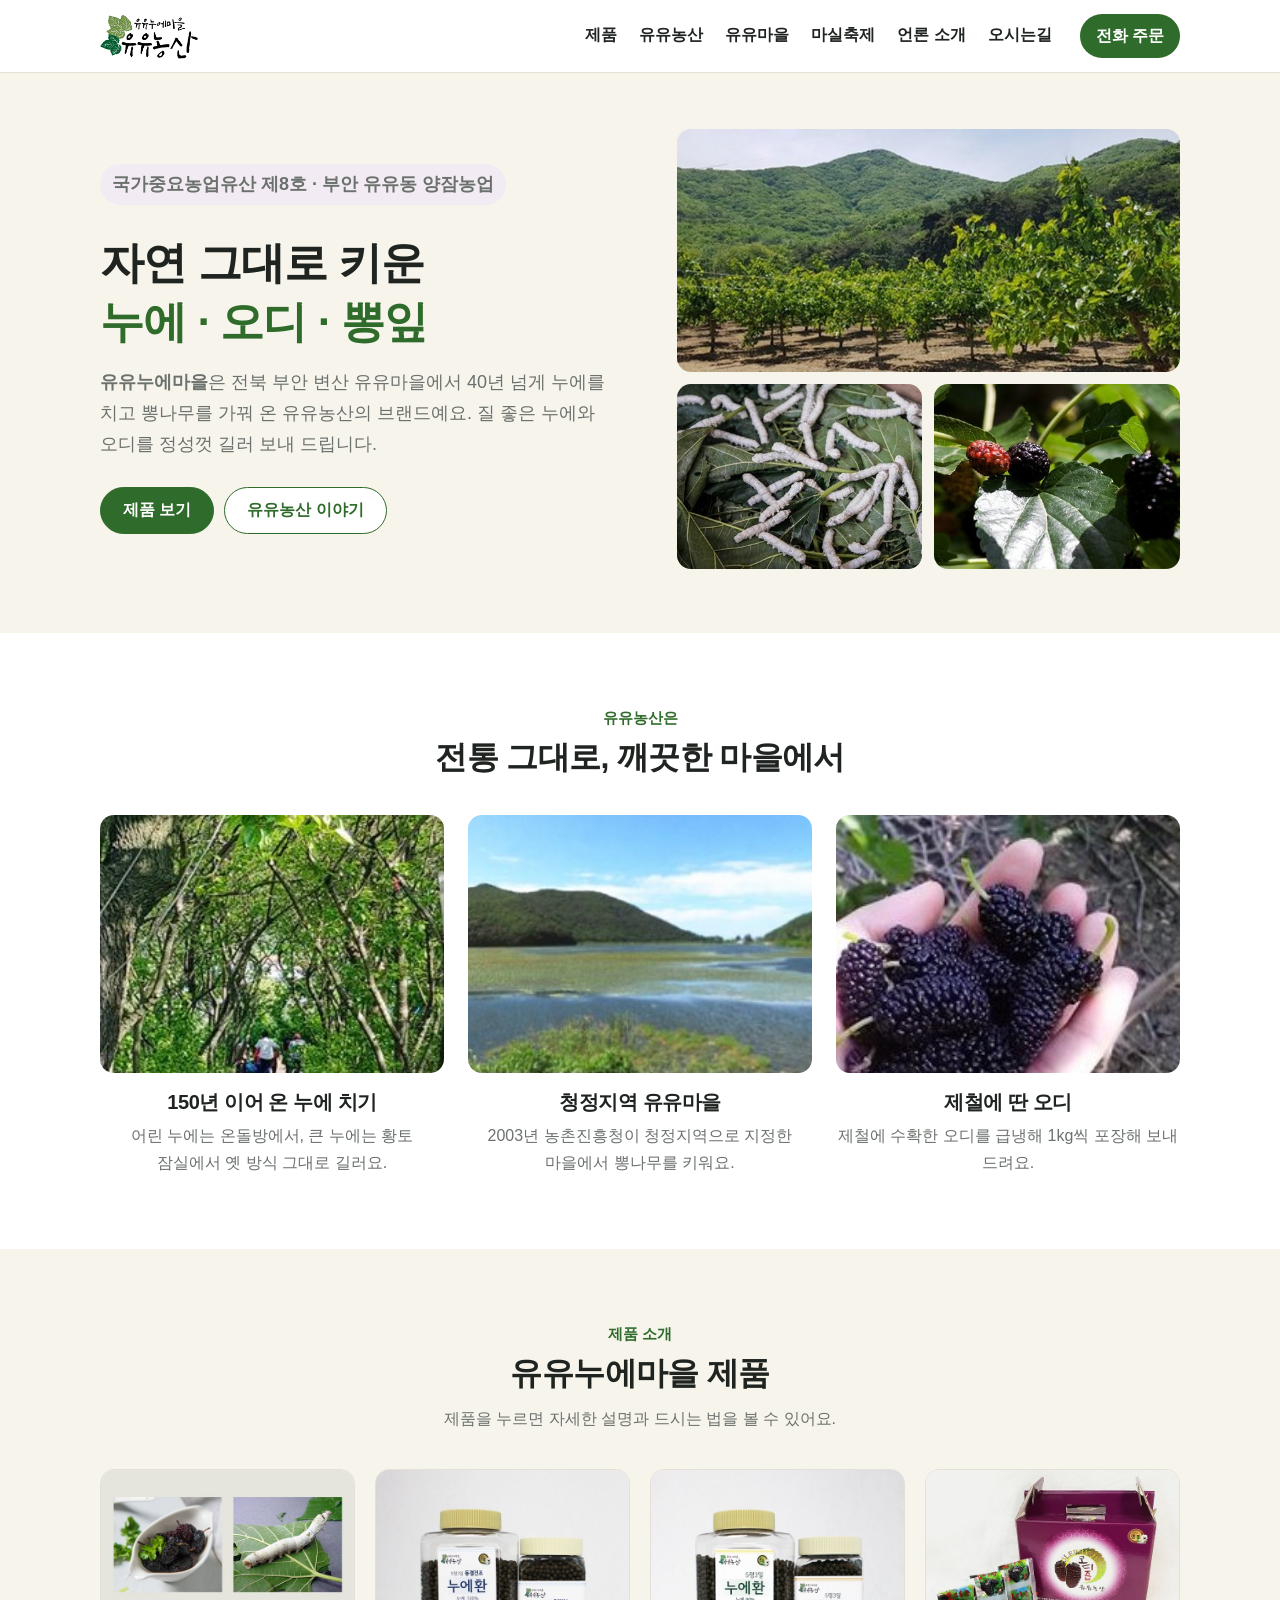
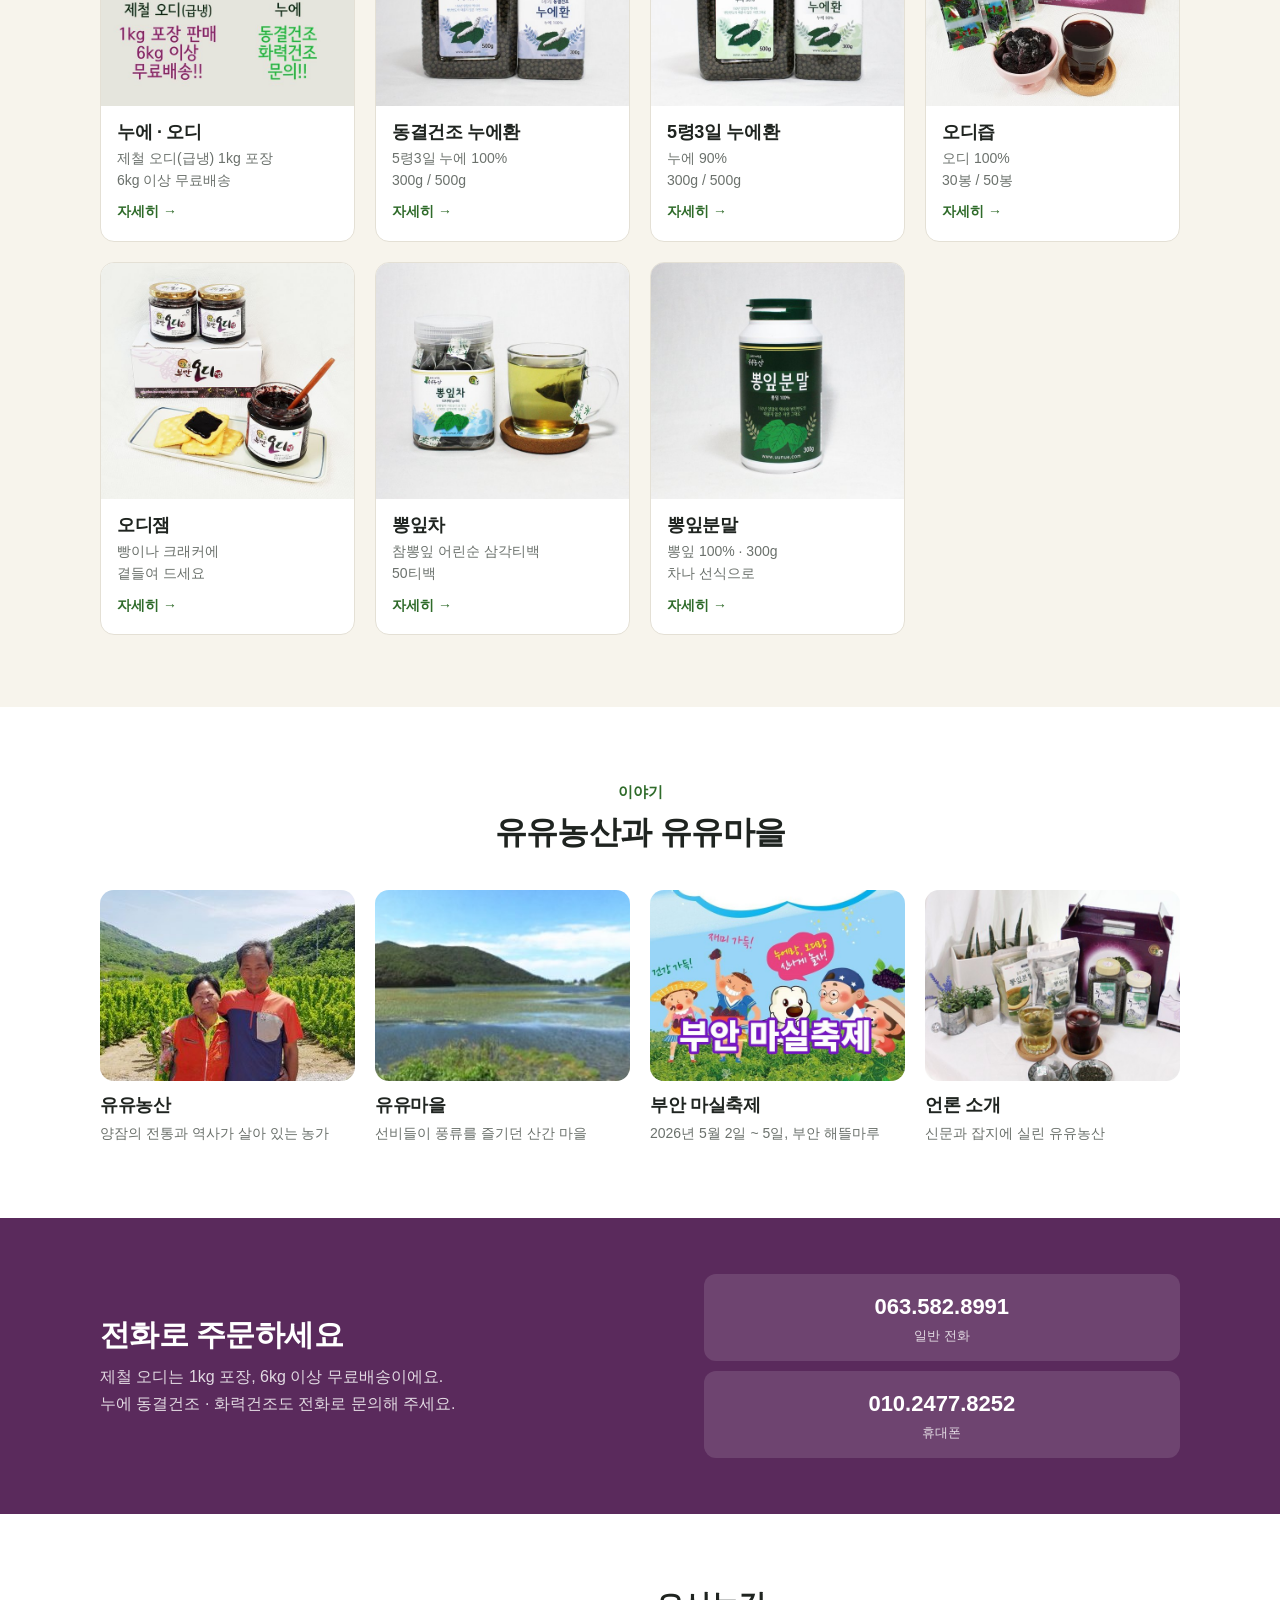
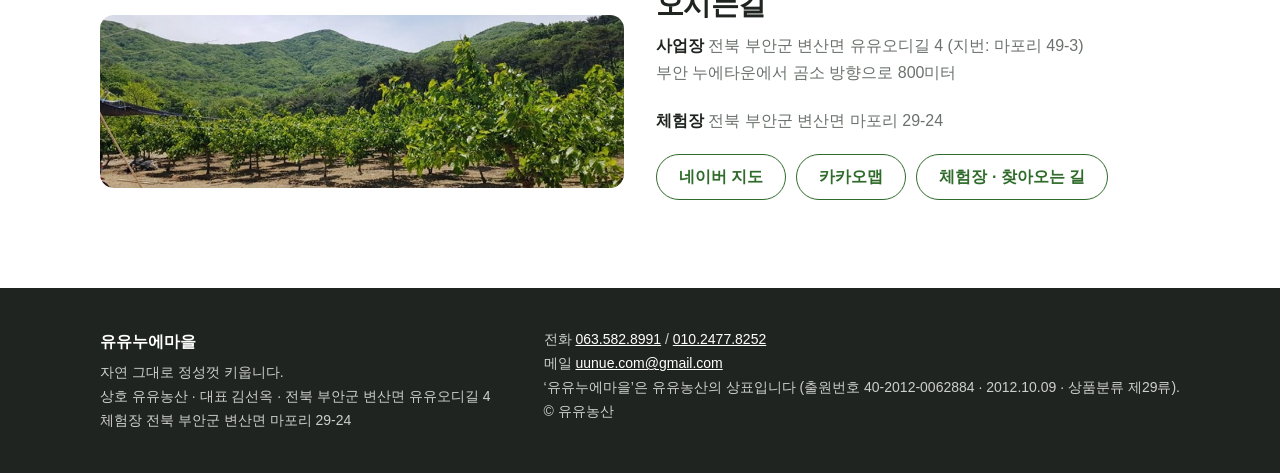
==== commit 3965dc39: "상표 출원 정보와 유유마을 · 유유누에마을 이름 구분 안내 추가 Co-Authored-By: Claude Opus 5.5 <noreply@anthropic.com>" ====
--- a/index.html
+++ b/index.html
@@ -137,7 +137,8 @@
     <div>
       <p>전화 <a href="tel:0635828991">063.582.8991</a> / <a href="tel:01024778252">010.2477.8252</a></p>
       <p>메일 <a href="mailto:uunue.com@gmail.com">uunue.com@gmail.com</a></p>
-      <p>© 유유농산 · 유유누에마을은 유유농산의 상표입니다.</p>
+      <p>‘유유누에마을’은 유유농산의 상표입니다 (출원번호 40-2012-0062884 · 2012.10.09 · 상품분류 제29류).</p>
+      <p>© 유유농산</p>
     </div>
   </div>
 </footer>
--- a/_files/site.css
+++ b/_files/site.css
@@ -200,21 +200,19 @@
 .map .shield.local rect { stroke: #1f63b0; }
 .map .shield text { font-size: 16px; font-weight: 700; text-anchor: middle; fill: #3a3f3b; }
 .map .shield.local text { fill: #1f63b0; }
-.map .ic { fill: #1f63b0; stroke: #fff; stroke-width: 4; }
-.map .town { fill: #a3174a; stroke: #fff; stroke-width: 3; }
 .map .cross { fill: #fff; stroke: #a3174a; stroke-width: 3; }
-.map text { paint-order: stroke; stroke: #f4f1e6; stroke-width: 5px; stroke-linejoin: round; }
+.map text { paint-order: stroke; stroke: #eef2e2; stroke-width: 5px; stroke-linejoin: round; }
 .map .place { font-size: 17px; fill: #4a4f4a; }
 .map .place.end { text-anchor: end; }
 .map .place.mid { text-anchor: middle; }
-.map .town-label { font-size: 22px; font-weight: 800; fill: #1f2420; text-anchor: middle; }
+.map .place.small { font-size: 14px; }
 .map .cross-label { font-size: 16px; font-weight: 700; fill: #a3174a; text-anchor: middle; }
 .map .nue { font-size: 17px; font-weight: 700; fill: #1f63b0; }
 .map .park { font-size: 16px; fill: #2f6b2a; opacity: .75; }
-.map .sea { font-size: 20px; fill: #6f8a97; stroke: #dcebf2; letter-spacing: .3em; }
-.map .hw { font-size: 16px; font-weight: 700; fill: #a3174a; stroke: #f4f1e6; letter-spacing: .15em; }
+.map .sea { font-size: 20px; fill: #6f8a97; stroke: #cfe6ef; letter-spacing: .3em; }
 .map .mark { font-size: 22px; font-weight: 800; fill: #fff; stroke: none; text-anchor: middle; }
-.map .mark-sub { font-size: 15px; font-weight: 700; fill: #a3174a; }
+.map .mark-sub { font-size: 16px; font-weight: 700; fill: #fff; stroke: none; text-anchor: middle; }
+.map .exp { font-size: 17px; font-weight: 700; fill: #2f6b2a; }
 .routes { max-width: 720px; margin: 20px auto 0; padding: 0; list-style: none; text-align: left; }
 .routes li { padding: 12px 16px; border-bottom: 1px solid var(--line); }
 .routes strong { display: inline-block; min-width: 5.5em; color: var(--leaf); }
@@ -245,6 +243,9 @@
 .info th, .info td { padding: 12px 14px; border-bottom: 1px solid var(--line); vertical-align: top; }
 .info th { width: 7em; color: var(--leaf); white-space: nowrap; }
 .note { color: var(--muted); font-size: 14px; }
+.name-note { max-width: 760px; margin: 0 auto 28px; padding: 16px 20px; background: var(--cream); border-left: 4px solid var(--leaf); border-radius: 8px; font-size: 15px; }
+.name-note strong { display: block; color: var(--leaf); margin-bottom: 4px; }
+.name-note p { margin: 0; }
 .ask {
   margin: 40px auto 8px;
   padding: 18px 20px;
